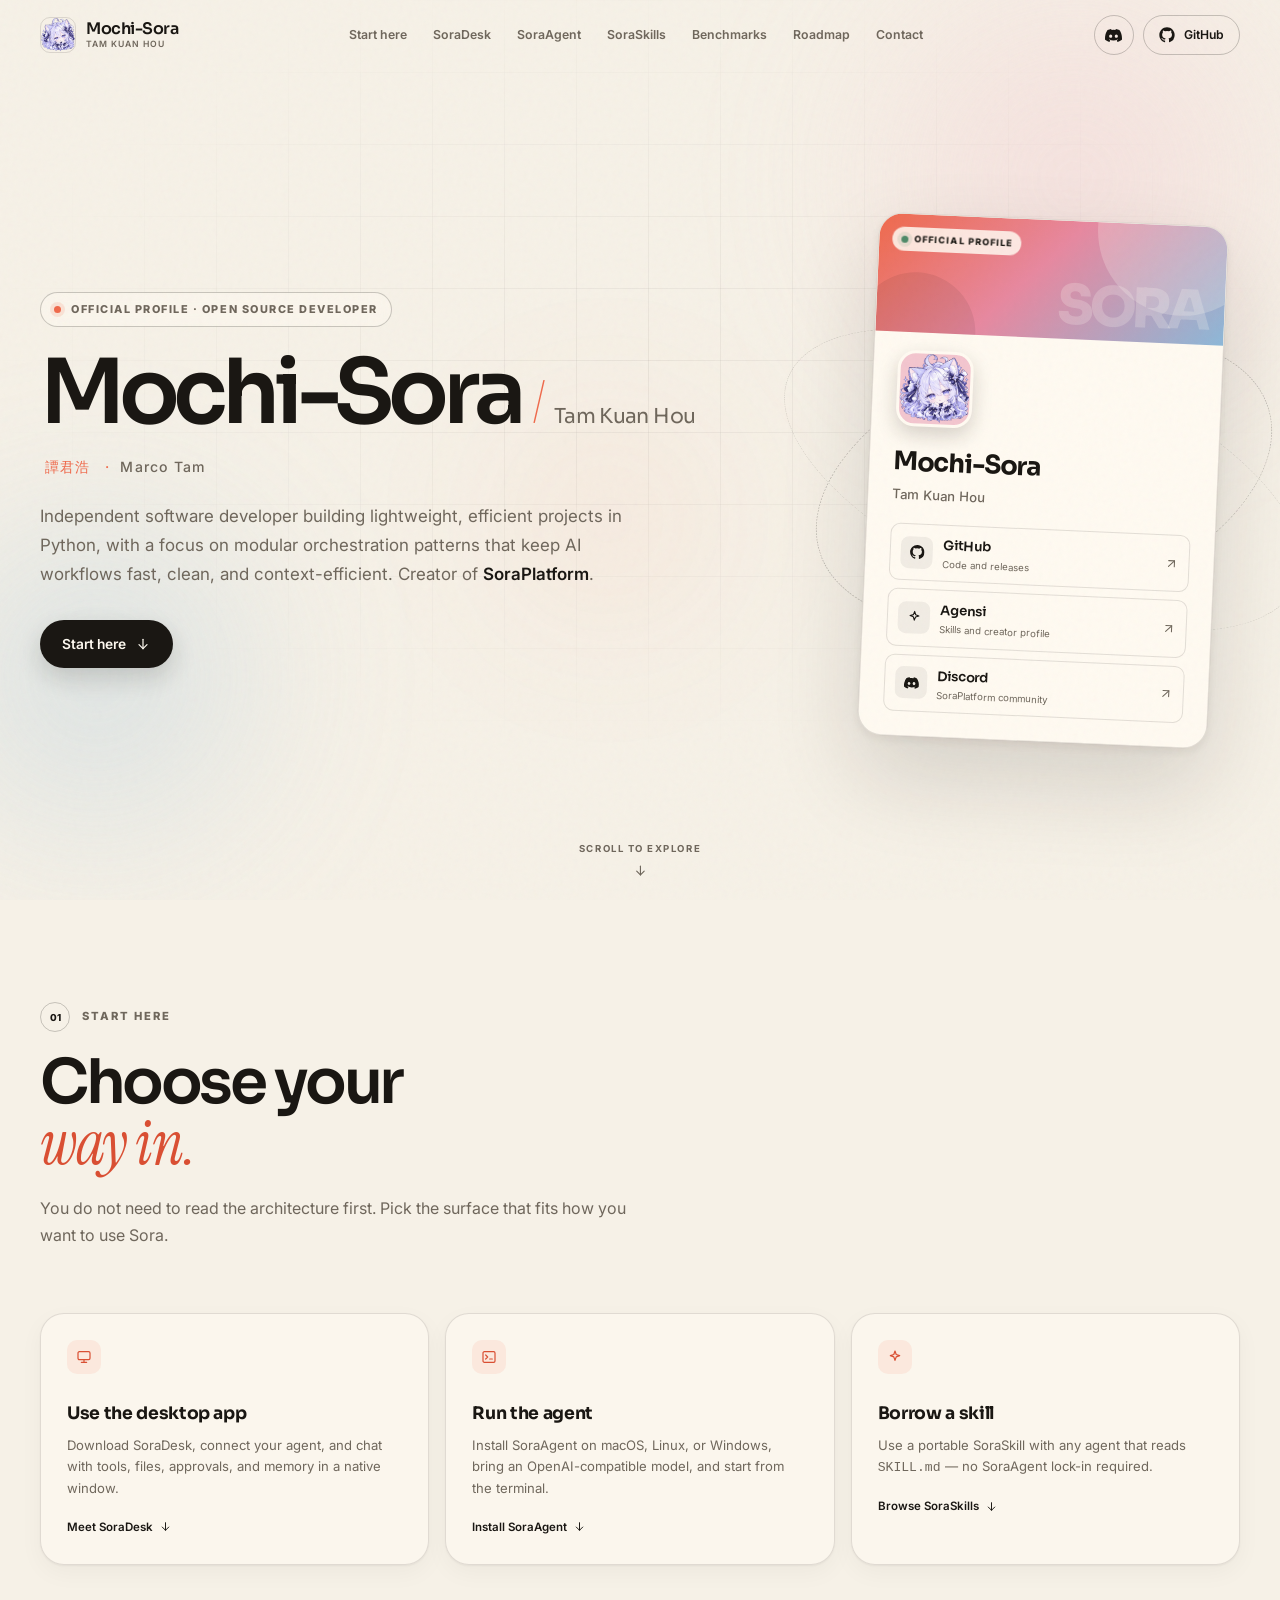
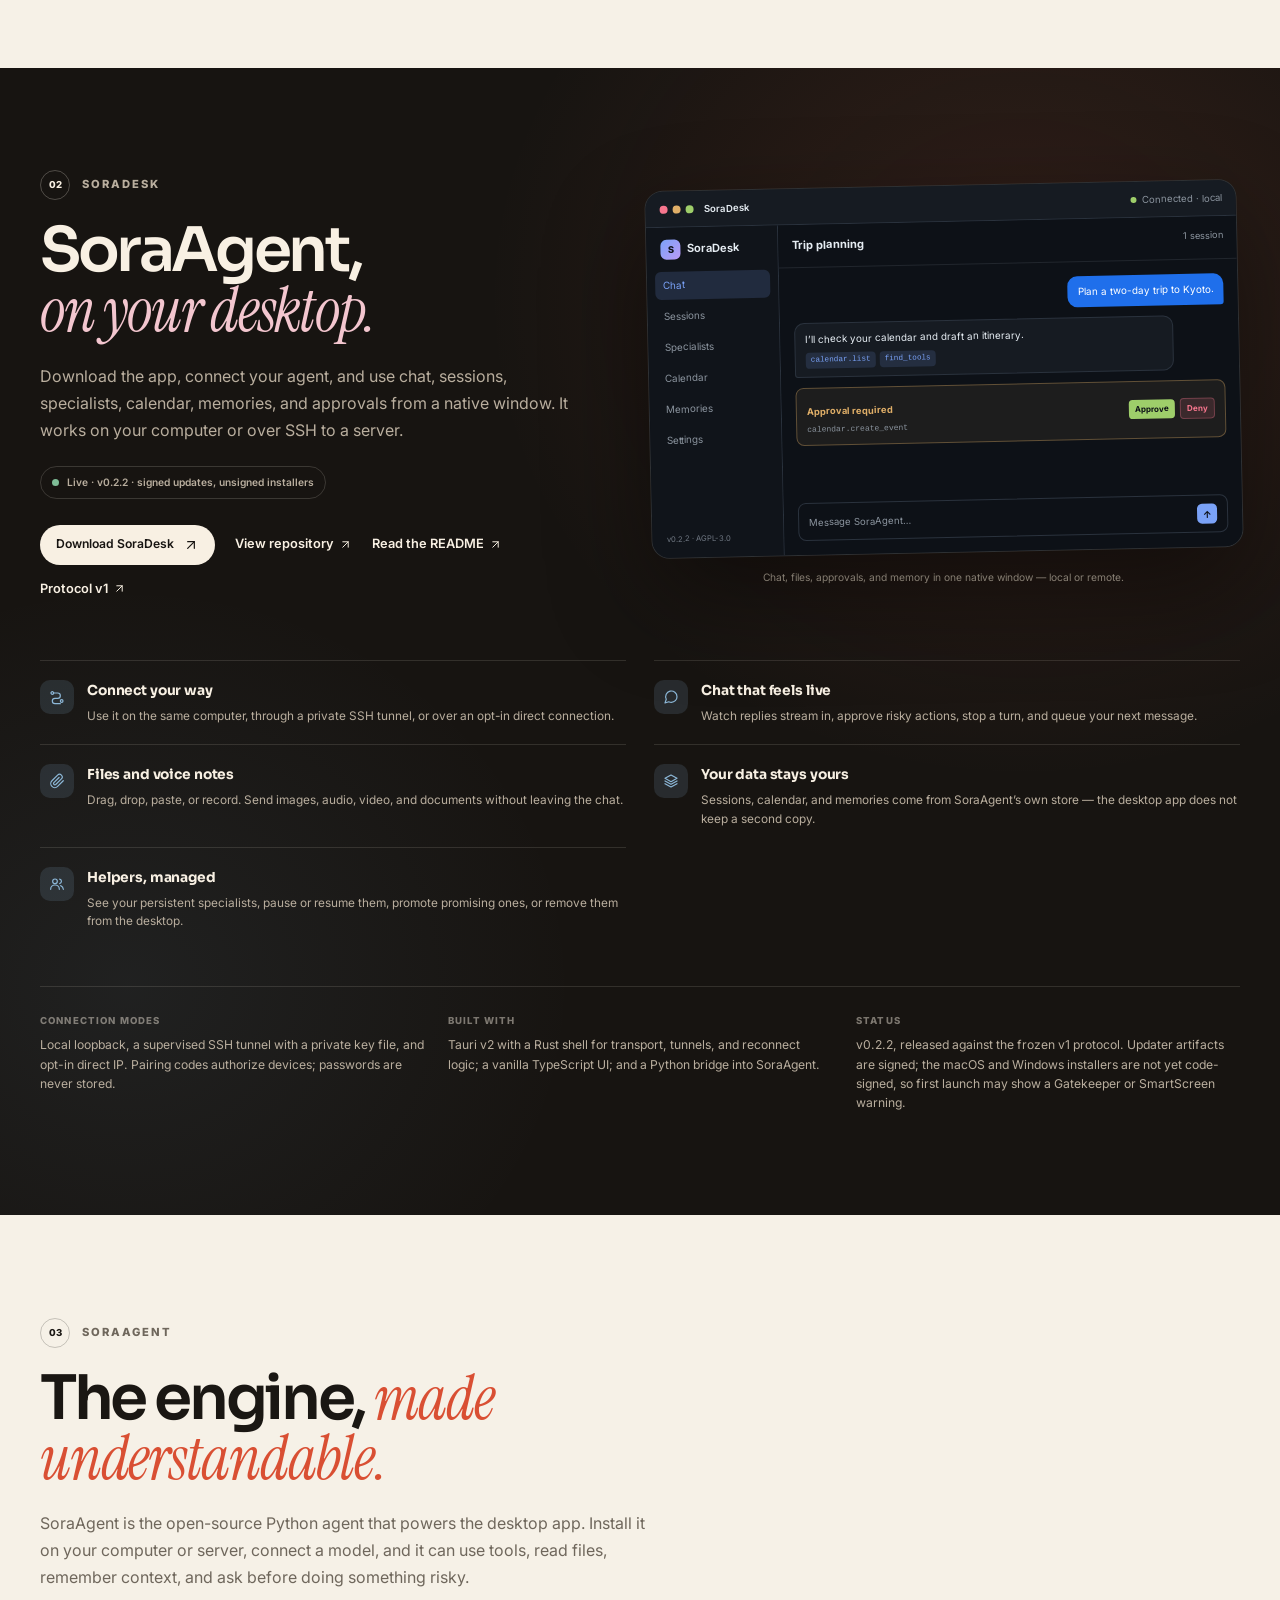
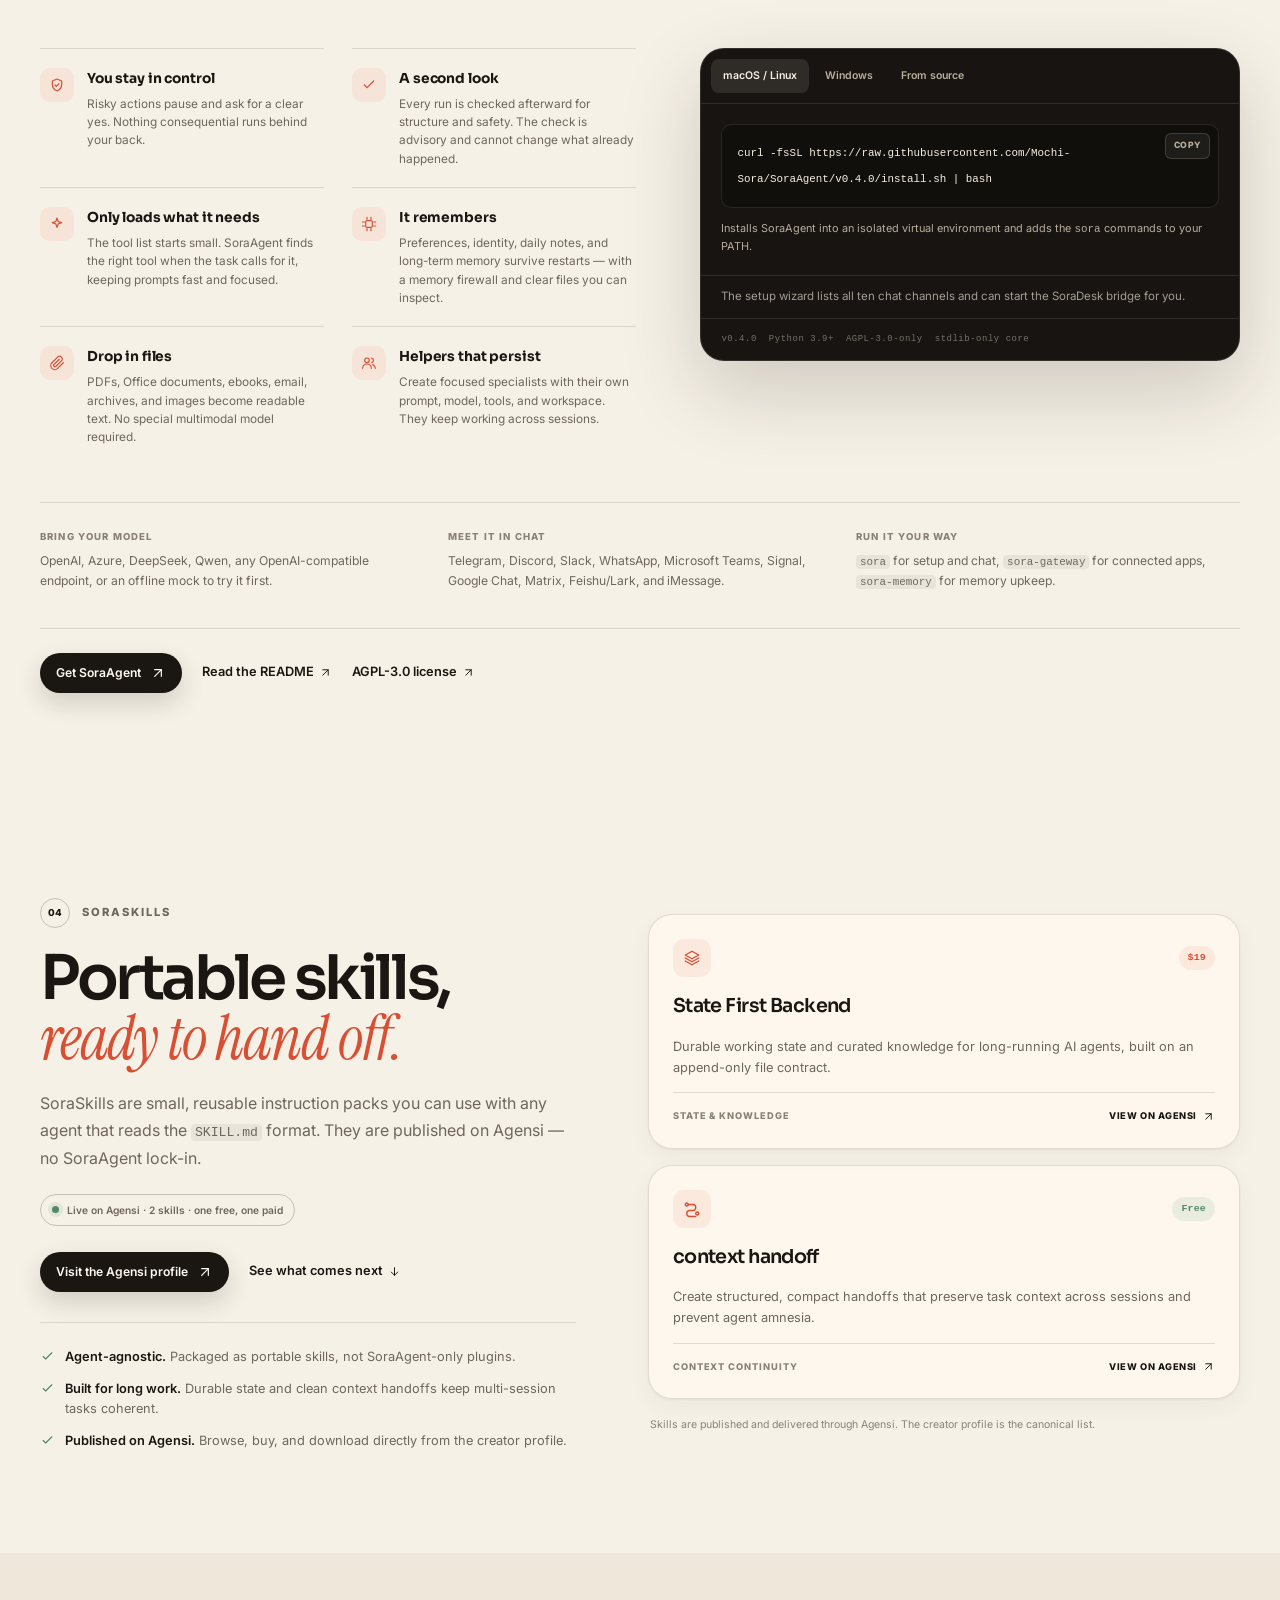
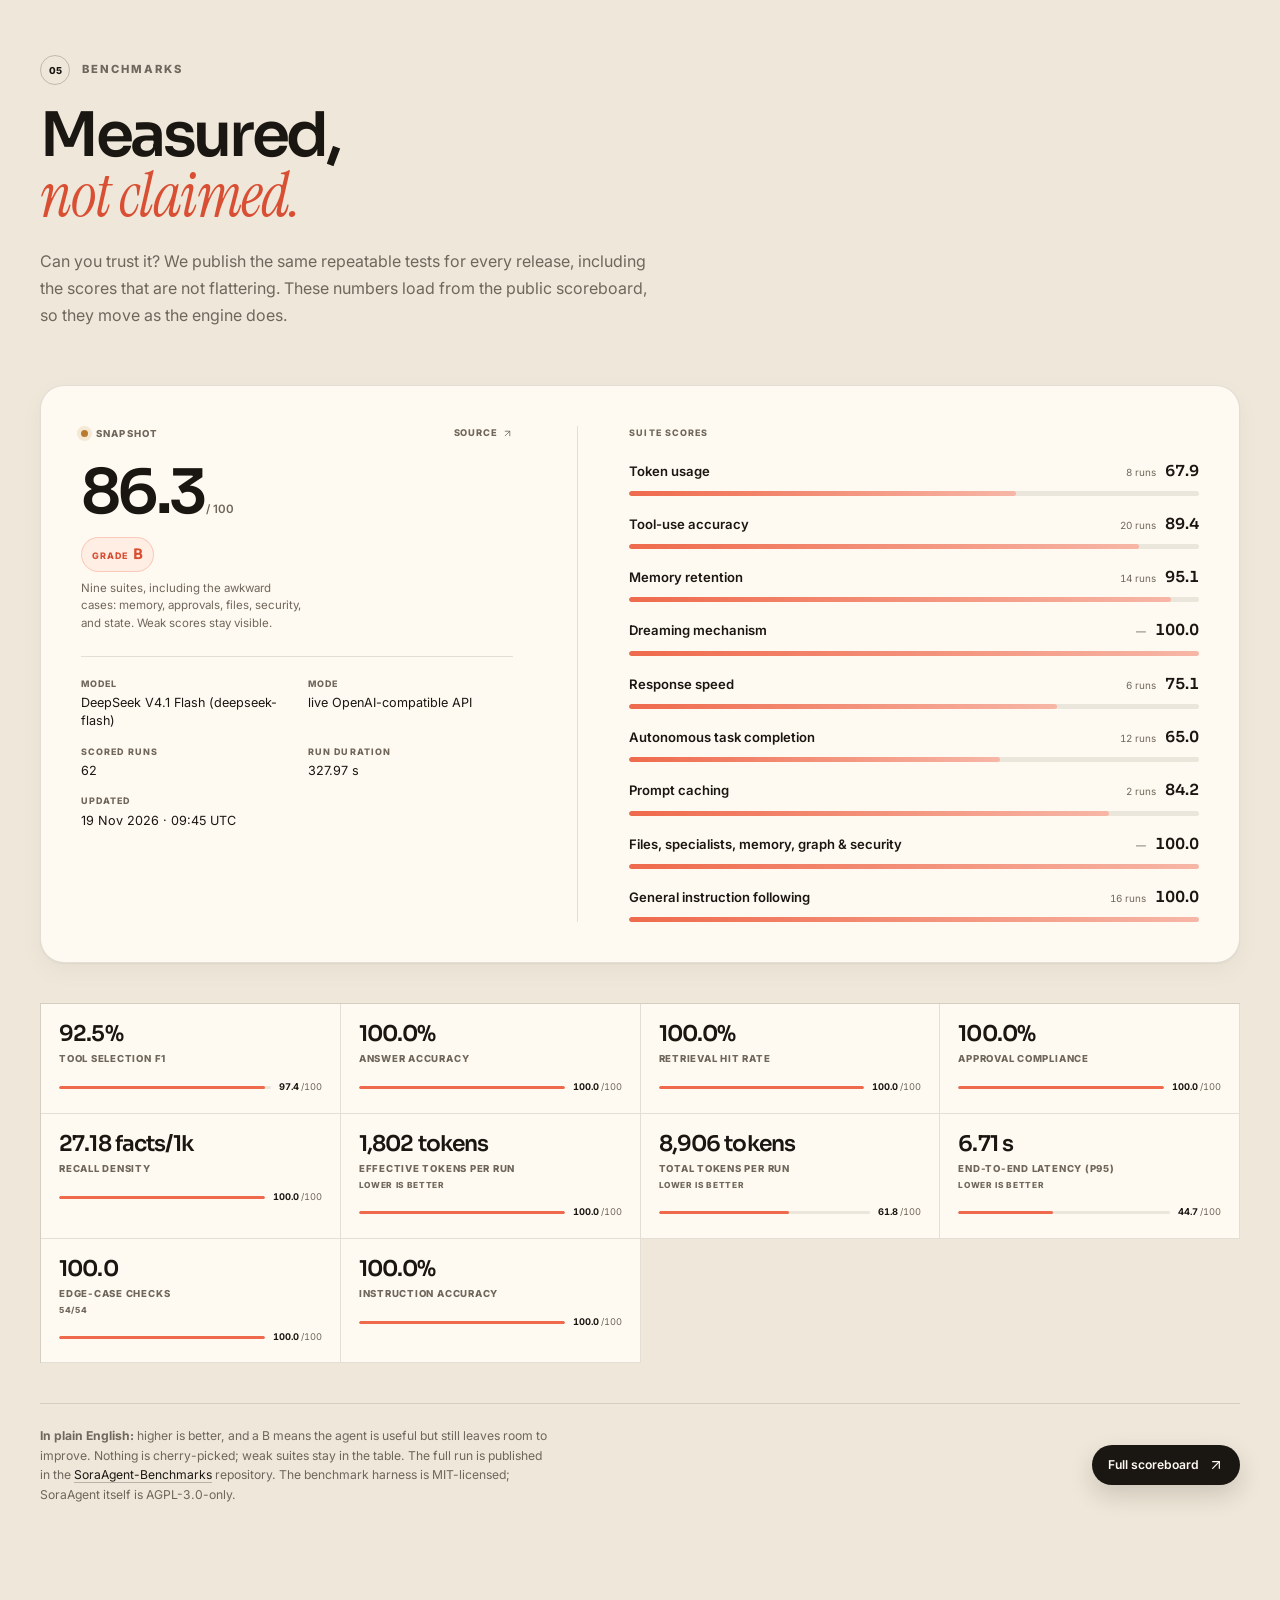
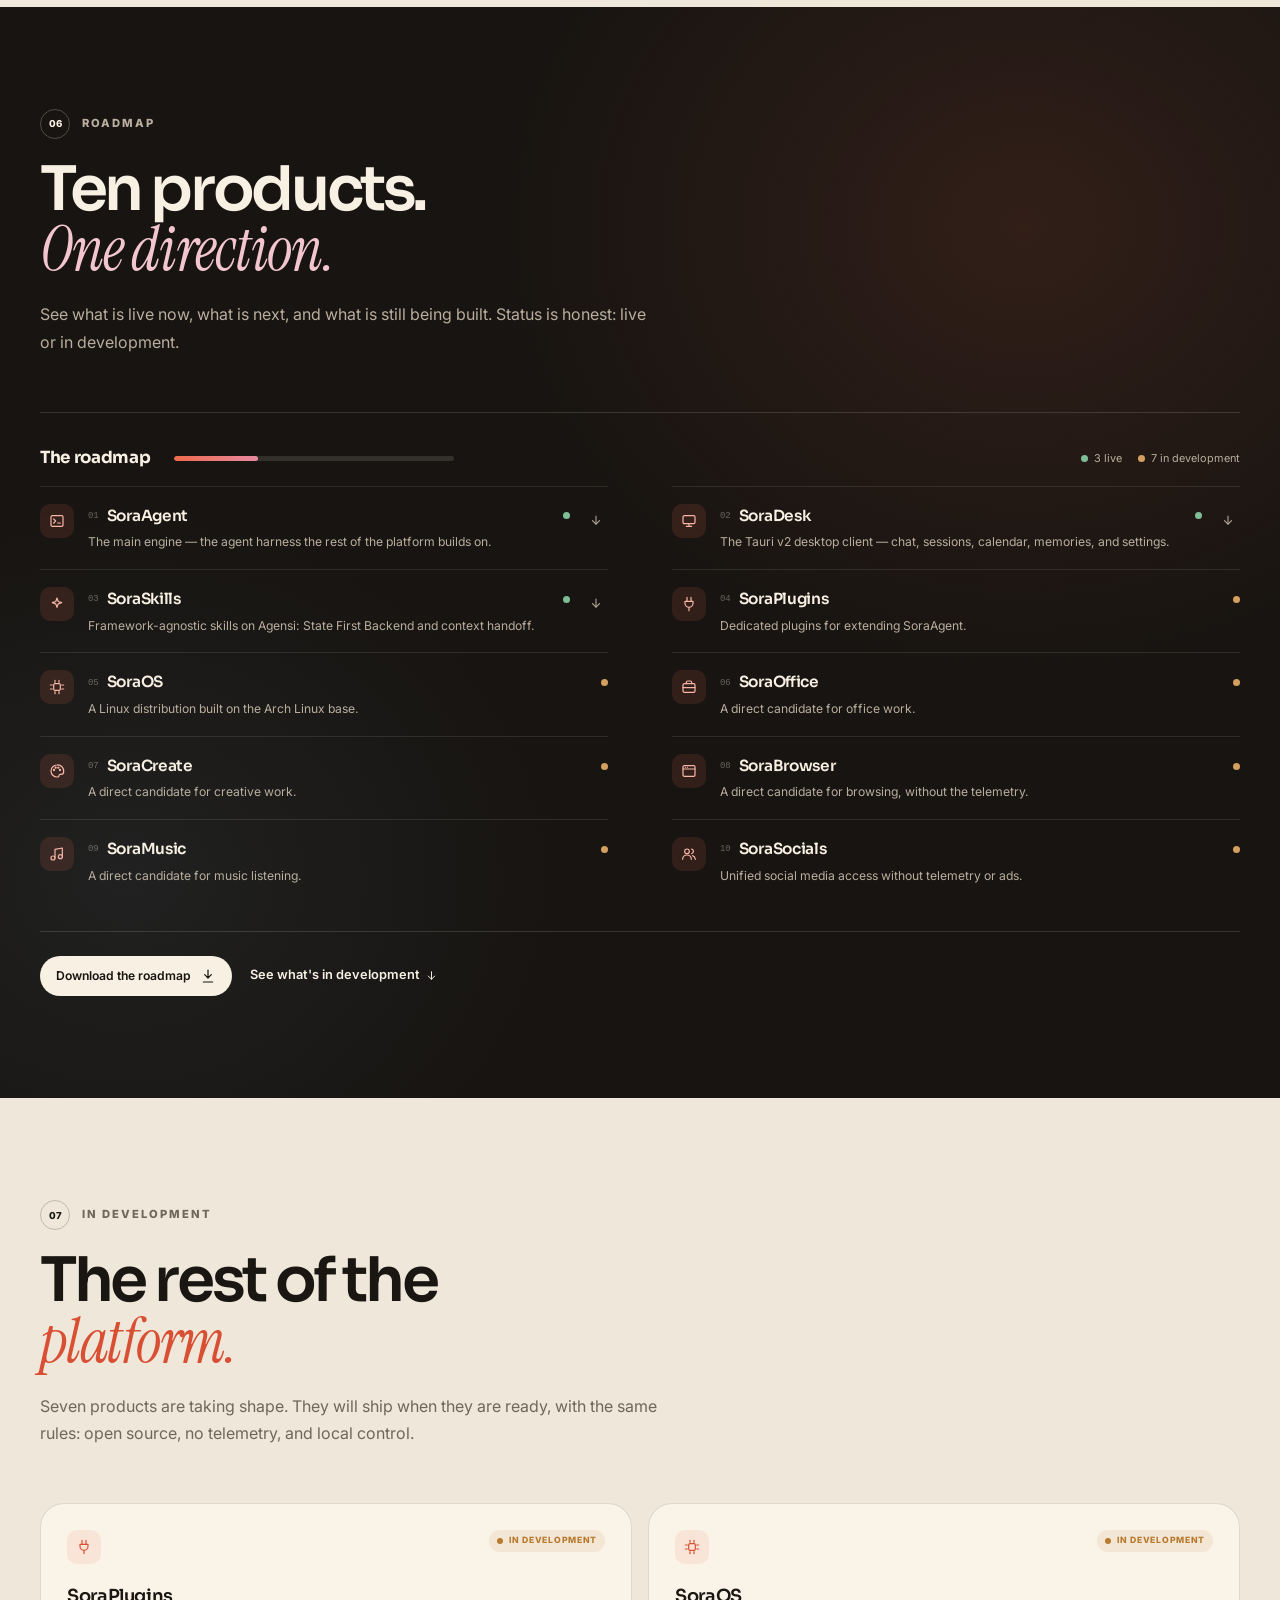
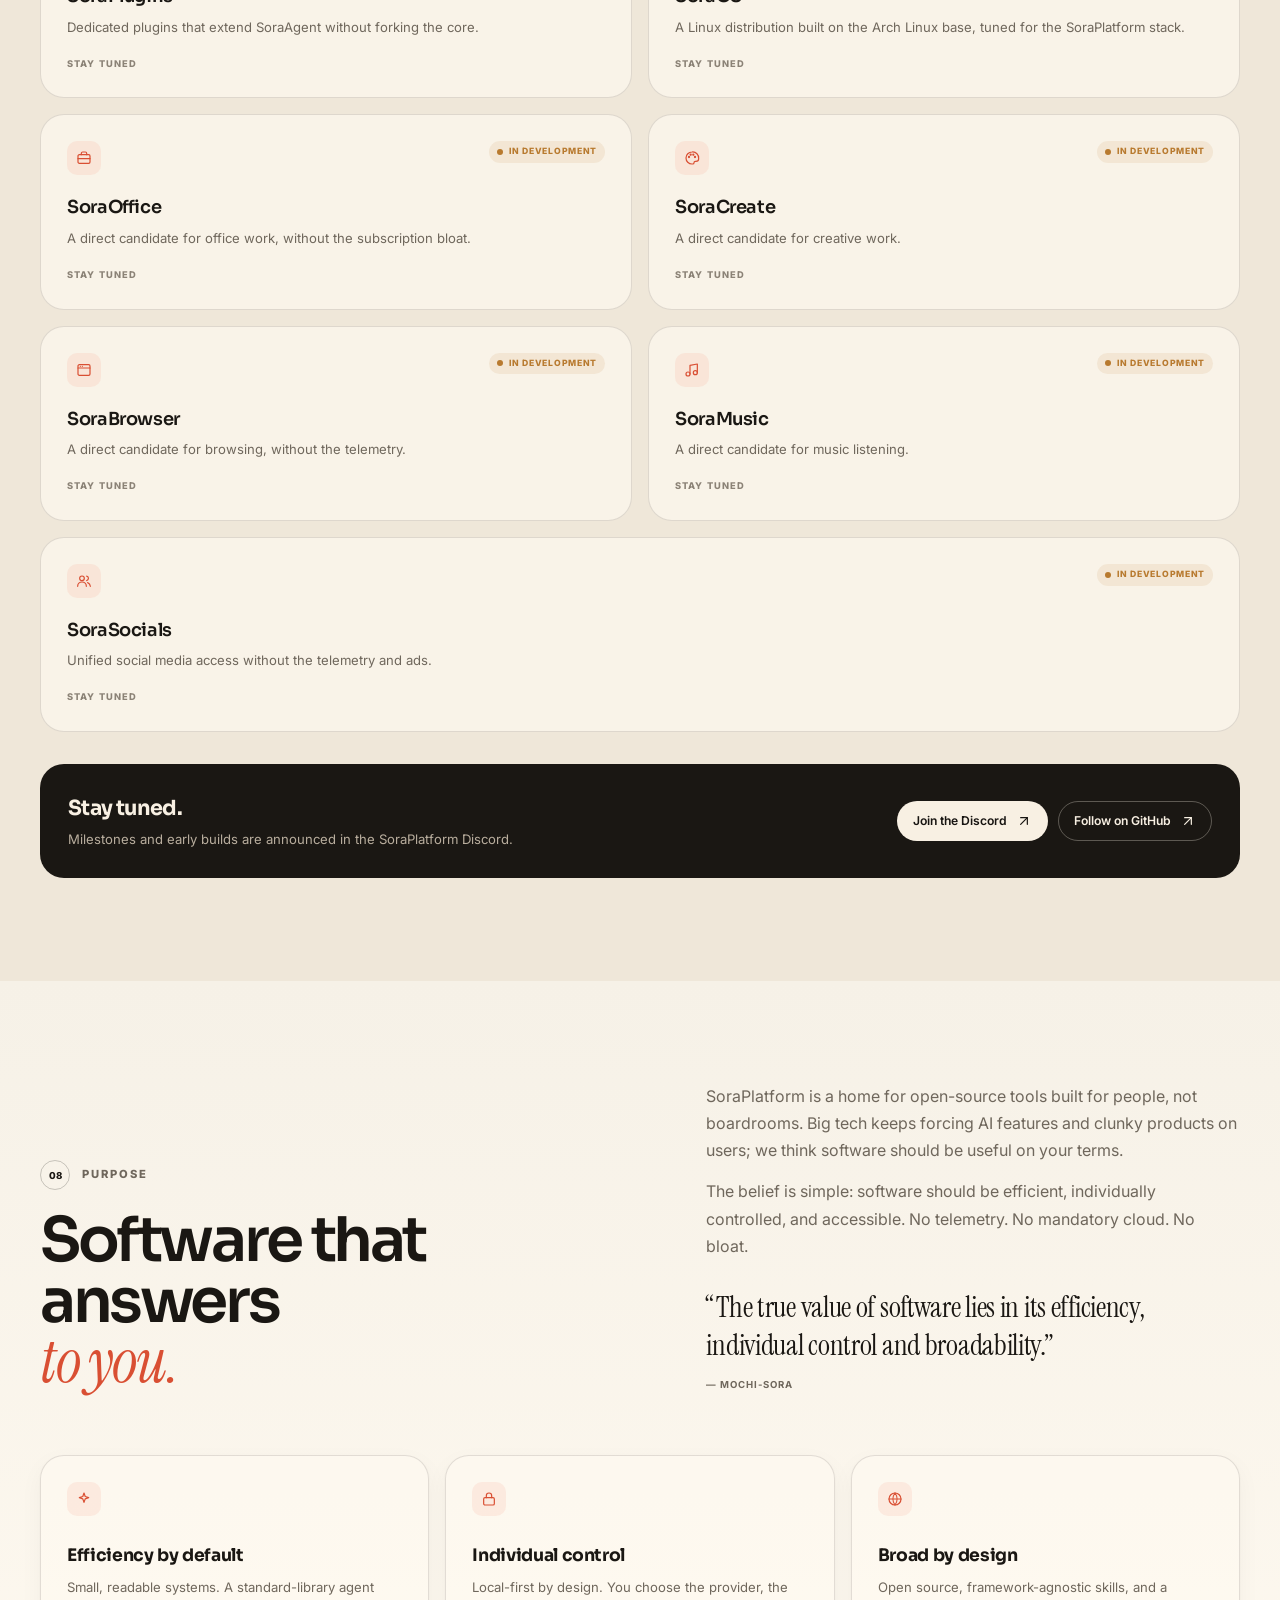
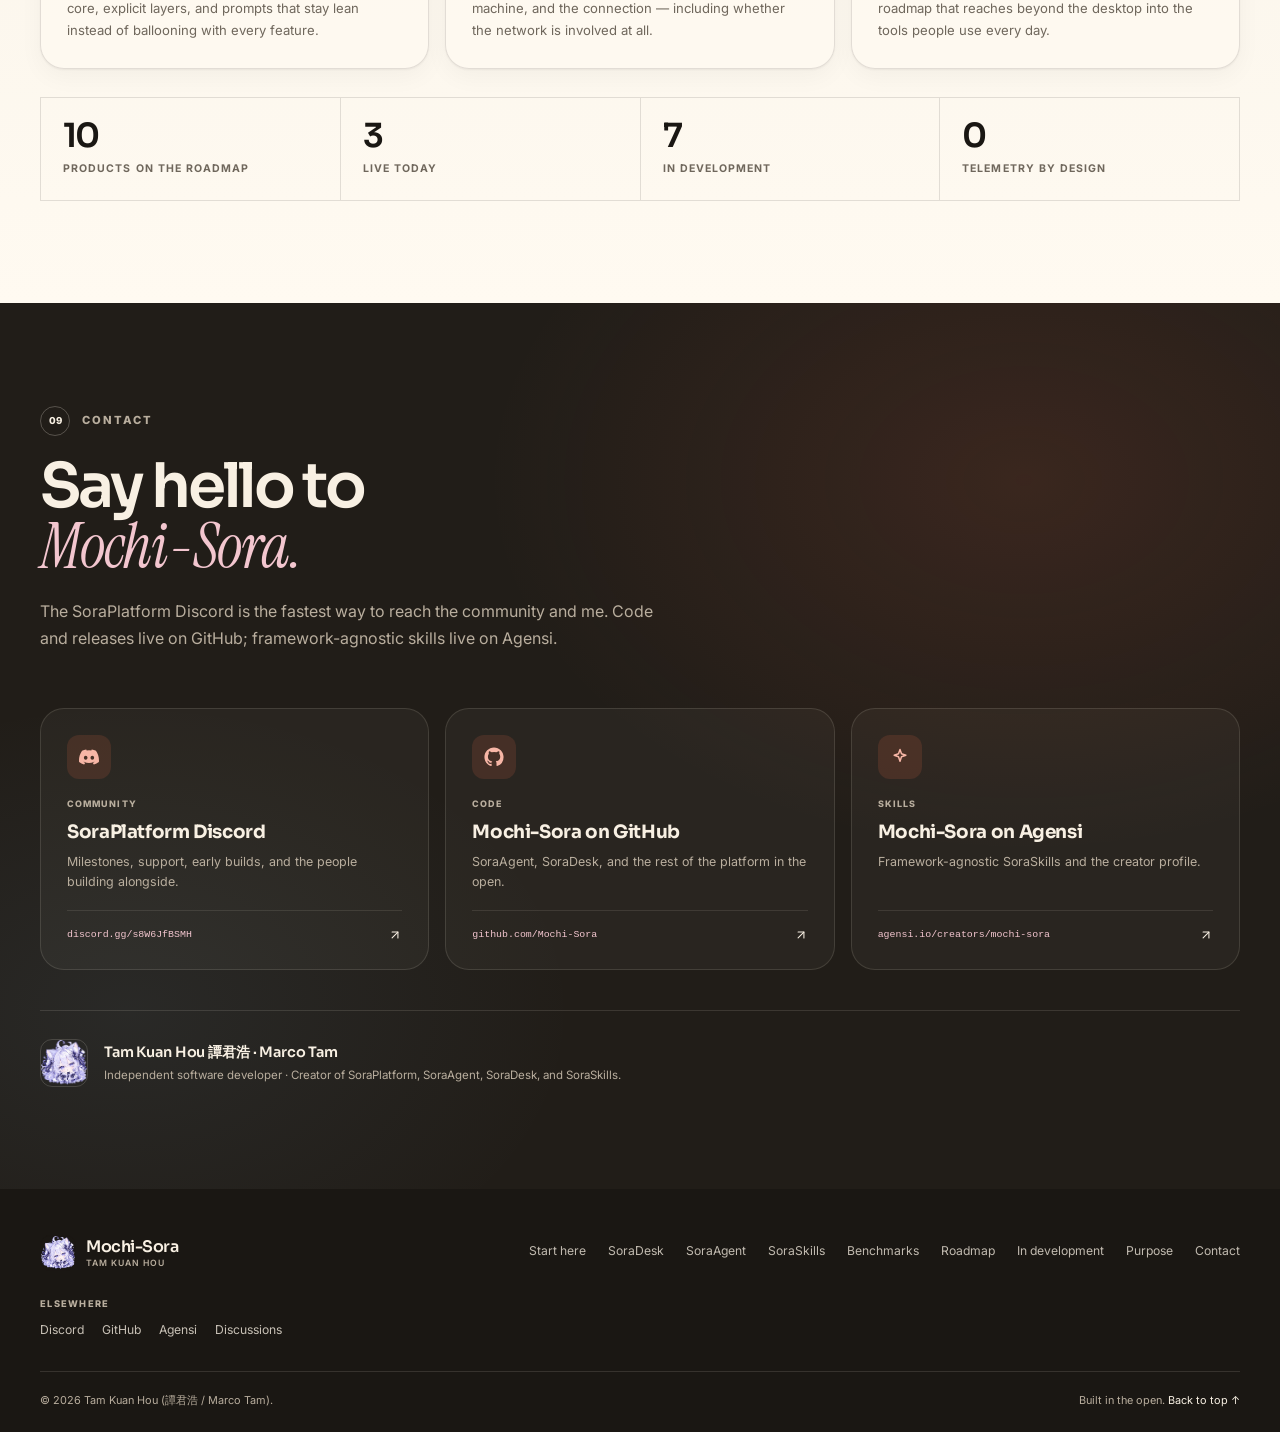
==== index.html @ f0af2686 "Publish portable 86.3 benchmark snapshot" ====
<!doctype html>
<html lang="en">
<head>
  <meta charset="utf-8">
  <meta name="viewport" content="width=device-width, initial-scale=1">
  <title>Mochi-Sora — Tam Kuan Hou | SoraPlatform, SoraAgent, SoraDesk &amp; SoraSkills</title>
  <meta name="description" content="The official website of Tam Kuan Hou (譚君浩 / Marco Tam), known as Mochi-Sora — independent software developer and creator of SoraPlatform. Explore the ten-product roadmap, the live benchmark scoreboard, the purpose, the SoraAgent engine, the SoraDesk desktop client, and SoraSkills on Agensi.">
  <meta name="author" content="Tam Kuan Hou (Mochi-Sora)">
  <meta name="theme-color" content="#f6f1e7">
  <meta name="robots" content="index, follow">

  <meta property="og:type" content="website">
  <meta property="og:site_name" content="Mochi-Sora — Official Website">
  <meta property="og:title" content="Mochi-Sora — Tam Kuan Hou | SoraPlatform, SoraAgent, SoraDesk &amp; SoraSkills">
  <meta property="og:description" content="Open-source, independent software built against telemetry and bloat. Meet SoraPlatform, the SoraAgent engine, the SoraDesk desktop client, framework-agnostic SoraSkills on Agensi, and the live benchmark scoreboard.">
  <meta property="og:image" content="assets/img/og-cover.png">
  <meta name="twitter:card" content="summary_large_image">
  <meta name="twitter:title" content="Mochi-Sora — Tam Kuan Hou">
  <meta name="twitter:description" content="Open-source, independent software built against telemetry and bloat. Creator of SoraPlatform, SoraAgent, SoraDesk, and SoraSkills — with every release scored in public.">
  <meta name="twitter:image" content="assets/img/og-cover.png">

  <link rel="icon" href="assets/img/favicon.svg" type="image/svg+xml">
  <link rel="preload" href="assets/fonts/Sora.woff2" as="font" type="font/woff2" crossorigin>
  <link rel="preload" href="assets/fonts/Inter.woff2" as="font" type="font/woff2" crossorigin>
  <link rel="preconnect" href="https://raw.githubusercontent.com" crossorigin>
  <link rel="stylesheet" href="assets/css/styles.css">
  <script>document.documentElement.classList.add('js');</script>

  <script type="application/ld+json">
  {
    "@context": "https://schema.org",
    "@graph": [
      {
        "@type": "Person",
        "@id": "#person",
        "name": "Tam Kuan Hou",
        "alternateName": ["Mochi-Sora", "Marco Tam", "譚君浩"],
        "jobTitle": "Independent Software Developer",
        "description": "Independent software developer building lightweight, efficient projects in Python. Creator of SoraPlatform, SoraAgent, SoraDesk, and SoraSkills.",
        "url": "https://github.com/Mochi-Sora",
        "sameAs": [
          "https://github.com/Mochi-Sora",
          "https://www.agensi.io/creators/mochi-sora"
        ],
        "knowsAbout": ["Python", "AI agents", "Open-source software", "Agent orchestration", "Modular tooling", "Developer tooling", "Tauri"]
      },
      {
        "@type": "Organization",
        "@id": "#soraplatform",
        "name": "SoraPlatform",
        "url": "https://github.com/Mochi-Sora",
        "sameAs": ["https://discord.gg/s8W6JfBSMH"],
        "founder": { "@id": "#person" }
      },
      {
        "@type": "SoftwareApplication",
        "@id": "#soraagent",
        "name": "SoraAgent",
        "applicationCategory": "DeveloperApplication",
        "operatingSystem": "macOS, Linux, Windows",
        "description": "A model-agnostic Python agent harness with human-approval and quality gates.",
        "url": "https://github.com/Mochi-Sora/SoraAgent",
        "license": "https://www.gnu.org/licenses/agpl-3.0.html",
        "author": { "@id": "#person" }
      },
      {
        "@type": "SoftwareApplication",
        "@id": "#soradesk",
        "name": "SoraDesk",
        "applicationCategory": "ProductivityApplication",
        "operatingSystem": "macOS, Linux, Windows",
        "description": "A Tauri v2 desktop client for SoraAgent with local, SSH, and direct-IP connections.",
        "url": "https://github.com/Mochi-Sora/SoraDesk",
        "license": "https://www.gnu.org/licenses/agpl-3.0.html",
        "author": { "@id": "#person" }
      },
      {
        "@type": "ItemList",
        "@id": "#soraskills",
        "name": "SoraSkills",
        "description": "Framework-agnostic agent skills published on Agensi: State First Backend and context handoff.",
        "url": "https://www.agensi.io/creators/mochi-sora",
        "itemListElement": [
          {
            "@type": "ListItem",
            "position": 1,
            "item": {
              "@type": "SoftwareApplication",
              "name": "State First Backend",
              "applicationCategory": "DeveloperApplication",
              "operatingSystem": "Any",
              "description": "Durable working state and curated knowledge for long-running AI agents using an append-only file contract.",
              "url": "https://www.agensi.io/skills/state-first-backend",
              "offers": { "@type": "Offer", "price": "19", "priceCurrency": "USD" },
              "author": { "@id": "#person" }
            }
          },
          {
            "@type": "ListItem",
            "position": 2,
            "item": {
              "@type": "SoftwareApplication",
              "name": "context handoff",
              "applicationCategory": "DeveloperApplication",
              "operatingSystem": "Any",
              "description": "Create structured, compact handoffs to preserve task context across sessions and prevent agent amnesia.",
              "url": "https://www.agensi.io/skills/context-handoff",
              "offers": { "@type": "Offer", "price": "0", "priceCurrency": "USD" },
              "author": { "@id": "#person" }
            }
          }
        ]
      },
      {
        "@type": "WebSite",
        "name": "Mochi-Sora — Official Website",
        "about": { "@id": "#person" }
      }
    ]
  }
  </script>
</head>
<body>
  <a class="skip-link" href="#main">Skip to content</a>
  <div class="scroll-progress" aria-hidden="true"><span id="scroll-progress-bar"></span></div>

  <svg class="svg-sprite" xmlns="http://www.w3.org/2000/svg" aria-hidden="true">
    <symbol id="i-github" viewBox="0 0 24 24">
      <path fill="currentColor" stroke="none" d="M12 .5C5.65.5.5 5.65.5 12c0 5.08 3.29 9.39 7.86 10.91.58.11.79-.25.79-.56v-2.17c-3.2.7-3.87-1.36-3.87-1.36-.52-1.33-1.28-1.68-1.28-1.68-1.05-.72.08-.7.08-.7 1.16.08 1.77 1.19 1.77 1.19 1.03 1.77 2.7 1.26 3.36.96.1-.75.4-1.26.73-1.55-2.55-.29-5.23-1.28-5.23-5.7 0-1.26.45-2.29 1.19-3.1-.12-.29-.52-1.46.11-3.05 0 0 .97-.31 3.18 1.18a11.1 11.1 0 0 1 5.8 0c2.2-1.49 3.17-1.18 3.17-1.18.63 1.59.23 2.76.11 3.05.74.81 1.19 1.84 1.19 3.1 0 4.43-2.69 5.41-5.25 5.69.41.35.78 1.05.78 2.12v3.14c0 .31.21.68.8.56A11.51 11.51 0 0 0 23.5 12C23.5 5.65 18.35.5 12 .5Z"/>
    </symbol>
    <symbol id="i-discord" viewBox="0 0 24 24">
      <path fill="currentColor" stroke="none" d="M20.32 4.37a19.8 19.8 0 0 0-4.89-1.52.07.07 0 0 0-.07.04c-.21.37-.45.86-.61 1.25a18.3 18.3 0 0 0-5.49 0c-.16-.4-.4-.88-.62-1.25a.08.08 0 0 0-.07-.04 19.74 19.74 0 0 0-4.89 1.52.07.07 0 0 0-.03.03C.53 9.05-.32 13.58.1 18.06a.08.08 0 0 0 .03.05 19.9 19.9 0 0 0 5.99 3.03.08.08 0 0 0 .08-.03c.46-.63.88-1.3 1.23-1.99a.08.08 0 0 0-.04-.11c-.65-.25-1.28-.55-1.87-.89a.08.08 0 0 1-.01-.13c.13-.09.25-.19.37-.29a.07.07 0 0 1 .08-.01 14.2 14.2 0 0 0 12.06 0 .07.07 0 0 1 .08.01c.12.1.25.2.37.29a.08.08 0 0 1 0 .13c-.6.35-1.22.64-1.88.89a.08.08 0 0 0-.04.11c.36.7.78 1.36 1.23 1.99a.08.08 0 0 0 .08.03 19.84 19.84 0 0 0 6-3.03.08.08 0 0 0 .03-.05c.5-5.18-.84-9.68-3.55-13.66a.06.06 0 0 0-.03-.03ZM8.02 15.33c-1.18 0-2.16-1.08-2.16-2.42 0-1.33.96-2.42 2.16-2.42 1.21 0 2.18 1.1 2.16 2.42 0 1.34-.96 2.42-2.16 2.42Zm7.97 0c-1.18 0-2.16-1.08-2.16-2.42 0-1.33.96-2.42 2.16-2.42 1.21 0 2.18 1.1 2.16 2.42 0 1.34-.95 2.42-2.16 2.42Z"/>
    </symbol>
    <symbol id="i-arrow-up-right" viewBox="0 0 24 24"><path d="M7 17 17 7"/><path d="M7 7h10v10"/></symbol>
    <symbol id="i-arrow-down" viewBox="0 0 24 24"><path d="M12 5v14"/><path d="m6 13 6 6 6-6"/></symbol>
    <symbol id="i-arrow-up" viewBox="0 0 24 24"><path d="M12 19V5"/><path d="m6 11 6-6 6 6"/></symbol>
    <symbol id="i-check" viewBox="0 0 24 24"><path d="m5 12 4 4L19 6"/></symbol>
    <symbol id="i-menu" viewBox="0 0 24 24"><path d="M4 7h16M4 12h16M4 17h16"/></symbol>
    <symbol id="i-close" viewBox="0 0 24 24"><path d="m6 6 12 12M18 6 6 18"/></symbol>
    <symbol id="i-spark" viewBox="0 0 24 24"><path d="m12 3 1.8 5.2L19 10l-5.2 1.8L12 17l-1.8-5.2L5 10l5.2-1.8L12 3Z"/></symbol>
    <symbol id="i-shield" viewBox="0 0 24 24"><path d="M12 3 5 6v5c0 4.4 2.9 8.4 7 10 4.1-1.6 7-5.6 7-10V6l-7-3Z"/><path d="m9 12 2 2 4-4"/></symbol>
    <symbol id="i-code" viewBox="0 0 24 24"><path d="m8 8-4 4 4 4M16 8l4 4-4 4"/></symbol>
    <symbol id="i-terminal" viewBox="0 0 24 24"><rect x="3" y="4" width="18" height="16" rx="2"/><path d="m7 9 3 3-3 3M13 15h4"/></symbol>
    <symbol id="i-desktop" viewBox="0 0 24 24"><rect x="3" y="4" width="18" height="12" rx="2"/><path d="M8 20h8M12 16v4"/></symbol>
    <symbol id="i-plug" viewBox="0 0 24 24"><path d="M12 22v-5M9 2v6M15 2v6M6 8h12v3a6 6 0 0 1-12 0V8Z"/></symbol>
    <symbol id="i-cpu" viewBox="0 0 24 24"><rect x="7" y="7" width="10" height="10" rx="2"/><path d="M9 2v3M15 2v3M9 19v3M15 19v3M2 9h3M2 15h3M19 9h3M19 15h3"/></symbol>
    <symbol id="i-briefcase" viewBox="0 0 24 24"><rect x="3" y="7" width="18" height="13" rx="2"/><path d="M8 7V5a2 2 0 0 1 2-2h4a2 2 0 0 1 2 2v2M3 13h18"/></symbol>
    <symbol id="i-palette" viewBox="0 0 24 24"><path d="M12 3a9 9 0 1 0 0 18h1a2 2 0 0 0 2-2 2 2 0 0 1 2-2h1a4 4 0 0 0 4-4 9 9 0 0 0-10-10Z"/><circle cx="7.5" cy="10.5" r=".8" fill="currentColor"/><circle cx="10" cy="7" r=".8" fill="currentColor"/><circle cx="14" cy="7" r=".8" fill="currentColor"/><circle cx="16.5" cy="10.5" r=".8" fill="currentColor"/></symbol>
    <symbol id="i-browser" viewBox="0 0 24 24"><rect x="3" y="4" width="18" height="16" rx="2"/><path d="M3 9h18M6.5 6.5h.01M9.5 6.5h.01"/></symbol>
    <symbol id="i-music" viewBox="0 0 24 24"><path d="M9 18V5l11-2v13"/><circle cx="6" cy="18" r="3"/><circle cx="17" cy="16" r="3"/></symbol>
    <symbol id="i-users" viewBox="0 0 24 24"><circle cx="9" cy="8" r="3.5"/><path d="M2.5 20a6.5 6.5 0 0 1 13 0"/><path d="M16 4.6a3.5 3.5 0 0 1 0 6.8M17.5 14.4a6.5 6.5 0 0 1 4 5.6"/></symbol>
    <symbol id="i-book" viewBox="0 0 24 24"><path d="M4 5a2 2 0 0 1 2-2h14v18H6a2 2 0 0 1-2-2V5Z"/><path d="M4 17h16"/><path d="M8 7h6"/></symbol>
    <symbol id="i-license" viewBox="0 0 24 24"><path d="M12 3v18M5 21h14M7 6h10M7 6l-3 7h6L7 6ZM17 6l-3 7h6l-3-7Z"/></symbol>
    <symbol id="i-map" viewBox="0 0 24 24"><path d="m3 6 6-3 6 3 6-3v15l-6 3-6-3-6 3V6Z"/><path d="M9 3v15M15 6v15"/></symbol>
    <symbol id="i-download" viewBox="0 0 24 24"><path d="M12 3v12m-5-5 5 5 5-5"/><path d="M5 21h14"/></symbol>
    <symbol id="i-route" viewBox="0 0 24 24"><circle cx="5" cy="6" r="2"/><circle cx="19" cy="18" r="2"/><path d="M7 6h6a4 4 0 0 1 0 8H9a4 4 0 0 0 0 8h8"/></symbol>
    <symbol id="i-message" viewBox="0 0 24 24"><path d="M21 11.5a8.4 8.4 0 0 1-8.5 8.5 8.5 8.5 0 0 1-3.8-.9L3 21l1.9-5.7A8.5 8.5 0 1 1 21 11.5Z"/></symbol>
    <symbol id="i-paperclip" viewBox="0 0 24 24"><path d="m21.4 11.6-8.5 8.5a6 6 0 0 1-8.5-8.5l8.5-8.5a4 4 0 0 1 5.7 5.7l-8.5 8.5a2 2 0 0 1-2.8-2.8l7.8-7.8"/></symbol>
    <symbol id="i-layers" viewBox="0 0 24 24"><path d="m12 3 9 5-9 5-9-5 9-5Z"/><path d="m3 12 9 5 9-5"/><path d="m3 16 9 5 9-5"/></symbol>
    <symbol id="i-lock" viewBox="0 0 24 24"><rect x="4" y="10" width="16" height="11" rx="2"/><path d="M8 10V7a4 4 0 0 1 8 0v3"/></symbol>
    <symbol id="i-globe" viewBox="0 0 24 24"><circle cx="12" cy="12" r="9"/><path d="M3 12h18M12 3a15 15 0 0 1 0 18M12 3a15 15 0 0 0 0 18"/></symbol>
  </svg>

  <header class="site-header" id="top">
    <div class="container header-inner">
      <a class="brand" href="#top" aria-label="Mochi-Sora home">
        <img class="brand-mark" src="assets/img/mochi-sora-avatar.png?v=20261117" alt="" width="36" height="36">
        <span class="brand-text">Mochi-Sora<small>Tam Kuan Hou</small></span>
      </a>
      <nav class="site-nav" aria-label="Primary">
        <a href="#start">Start here</a>
        <a href="#soradesk">SoraDesk</a>
        <a href="#soraagent">SoraAgent</a>
        <a href="#soraskills">SoraSkills</a>
        <a href="#benchmarks">Benchmarks</a>
        <a href="#roadmap">Roadmap</a>
        <a href="#contact">Contact</a>
      </nav>
      <div class="header-actions">
        <a class="icon-btn" href="https://discord.gg/s8W6JfBSMH" target="_blank" rel="noopener noreferrer" aria-label="Join the SoraPlatform Discord">
          <svg class="icon icon--fill" aria-hidden="true"><use href="#i-discord"></use></svg>
        </a>
        <a class="btn btn-secondary btn-small header-github" href="https://github.com/Mochi-Sora" target="_blank" rel="noopener noreferrer">
          <svg class="icon icon--fill" aria-hidden="true"><use href="#i-github"></use></svg> GitHub
        </a>
        <button class="menu-toggle" type="button" aria-expanded="false" aria-controls="mobile-nav" aria-label="Open menu">
          <svg class="icon icon-menu" aria-hidden="true"><use href="#i-menu"></use></svg>
          <svg class="icon icon-close" aria-hidden="true"><use href="#i-close"></use></svg>
        </button>
      </div>
    </div>
    <nav class="mobile-nav" id="mobile-nav" aria-label="Mobile" hidden>
      <a href="#start">Start here <svg class="icon" aria-hidden="true"><use href="#i-arrow-up-right"></use></svg></a>
      <a href="#soradesk">SoraDesk <svg class="icon" aria-hidden="true"><use href="#i-arrow-up-right"></use></svg></a>
      <a href="#soraagent">SoraAgent <svg class="icon" aria-hidden="true"><use href="#i-arrow-up-right"></use></svg></a>
      <a href="#soraskills">SoraSkills <svg class="icon" aria-hidden="true"><use href="#i-arrow-up-right"></use></svg></a>
      <a href="#benchmarks">Benchmarks <svg class="icon" aria-hidden="true"><use href="#i-arrow-up-right"></use></svg></a>
      <a href="#roadmap">Roadmap <svg class="icon" aria-hidden="true"><use href="#i-arrow-up-right"></use></svg></a>
      <a href="#contact">Contact <svg class="icon" aria-hidden="true"><use href="#i-arrow-up-right"></use></svg></a>
    </nav>
  </header>

  <main id="main">
<section class="hero" aria-labelledby="hero-title">
      <div class="hero-bg" aria-hidden="true">
        <span class="hero-blob hero-blob-1"></span>
        <span class="hero-blob hero-blob-2"></span>
        <span class="hero-blob hero-blob-3"></span>
        <div class="hero-grid"></div>
      </div>
      <div class="container hero-inner">
        <div class="hero-copy">
          <p class="eyebrow reveal"><span class="eyebrow-dot"></span> Official profile · Open source developer</p>
          <h1 class="hero-title reveal" id="hero-title">
            <span class="hero-handle">Mochi-Sora</span>
            <span class="hero-name-wrap"><span class="hero-slash" aria-hidden="true">/</span><span class="hero-name">Tam Kuan Hou</span></span>
          </h1>
          <p class="hero-alt reveal"><span lang="zh-Hant">譚君浩</span> <span aria-hidden="true">·</span> Marco Tam</p>
          <p class="hero-lede reveal">Independent software developer building lightweight, efficient projects in Python, with a focus on modular orchestration patterns that keep AI workflows fast, clean, and context-efficient. Creator of <strong>SoraPlatform</strong>.</p>
          <div class="hero-actions reveal">
            <a class="btn btn-primary" href="#start">Start here <svg class="icon" aria-hidden="true"><use href="#i-arrow-down"></use></svg></a>
          </div>
        </div>

        <div class="hero-visual reveal" data-tilt>
          <div class="hero-orbit hero-orbit-1" aria-hidden="true"></div>
          <div class="hero-orbit hero-orbit-2" aria-hidden="true"></div>
          <article class="id-card" id="tilt-card">
            <div class="id-card-cover">
              <span class="id-card-watermark" aria-hidden="true">SORA</span>
              <span class="id-card-badge"><span class="live-dot" aria-hidden="true"></span> Official profile</span>
            </div>
            <div class="id-card-body">
              <img class="id-card-avatar" src="assets/img/mochi-sora-avatar.png?v=20261117" alt="Mochi-Sora avatar" width="420" height="420">
              <div class="id-card-heading">
                <h2>Mochi-Sora</h2>
                <p>Tam Kuan Hou</p>
              </div>
              <div class="id-card-links" aria-label="Find Mochi-Sora" role="group">
                <a class="id-card-link" href="https://github.com/Mochi-Sora" target="_blank" rel="noopener noreferrer">
                  <span class="id-card-link-icon"><svg class="icon icon--fill" aria-hidden="true"><use href="#i-github"></use></svg></span>
                  <span class="id-card-link-text"><strong>GitHub</strong><small>Code and releases</small></span>
                  <svg class="icon" aria-hidden="true"><use href="#i-arrow-up-right"></use></svg>
                </a>
                <a class="id-card-link" href="https://www.agensi.io/creators/mochi-sora" target="_blank" rel="noopener noreferrer">
                  <span class="id-card-link-icon"><svg class="icon" aria-hidden="true"><use href="#i-spark"></use></svg></span>
                  <span class="id-card-link-text"><strong>Agensi</strong><small>Skills and creator profile</small></span>
                  <svg class="icon" aria-hidden="true"><use href="#i-arrow-up-right"></use></svg>
                </a>
                <a class="id-card-link" href="https://discord.gg/s8W6JfBSMH" target="_blank" rel="noopener noreferrer">
                  <span class="id-card-link-icon"><svg class="icon icon--fill" aria-hidden="true"><use href="#i-discord"></use></svg></span>
                  <span class="id-card-link-text"><strong>Discord</strong><small>SoraPlatform community</small></span>
                  <svg class="icon" aria-hidden="true"><use href="#i-arrow-up-right"></use></svg>
                </a>
              </div>
            </div>
          </article>
        </div>
      </div>
      <a class="hero-scroll" href="#roadmap" aria-label="Scroll to roadmap">
        <span>Scroll to explore</span>
        <svg class="icon" aria-hidden="true"><use href="#i-arrow-down"></use></svg>
      </a>
    </section>

    

    <section class="section start" id="start" aria-labelledby="start-title">
      <div class="container">
        <div class="section-head reveal">
          <p class="section-label"><span>01</span> Start here</p>
          <h2 class="section-title" id="start-title"><span class="title-line">Choose your</span> <em>way in.</em></h2>
          <p class="section-lede">You do not need to read the architecture first. Pick the surface that fits how you want to use Sora.</p>
        </div>
        <div class="principle-grid reveal">
          <article class="principle-card">
            <span class="feature-icon"><svg class="icon" aria-hidden="true"><use href="#i-desktop"></use></svg></span>
            <h3>Use the desktop app</h3>
            <p>Download SoraDesk, connect your agent, and chat with tools, files, approvals, and memory in a native window.</p>
            <a class="text-link" href="#soradesk">Meet SoraDesk <svg class="icon" aria-hidden="true"><use href="#i-arrow-down"></use></svg></a>
          </article>
          <article class="principle-card">
            <span class="feature-icon"><svg class="icon" aria-hidden="true"><use href="#i-terminal"></use></svg></span>
            <h3>Run the agent</h3>
            <p>Install SoraAgent on macOS, Linux, or Windows, bring an OpenAI-compatible model, and start from the terminal.</p>
            <a class="text-link" href="#soraagent">Install SoraAgent <svg class="icon" aria-hidden="true"><use href="#i-arrow-down"></use></svg></a>
          </article>
          <article class="principle-card">
            <span class="feature-icon"><svg class="icon" aria-hidden="true"><use href="#i-spark"></use></svg></span>
            <h3>Borrow a skill</h3>
            <p>Use a portable SoraSkill with any agent that reads <code>SKILL.md</code> — no SoraAgent lock-in required.</p>
            <a class="text-link" href="#soraskills">Browse SoraSkills <svg class="icon" aria-hidden="true"><use href="#i-arrow-down"></use></svg></a>
          </article>
        </div>
      </div>
    </section>

    

    <section class="section section-dark desk" id="soradesk" aria-labelledby="desk-title">
      <div class="container">
        <div class="desk-grid">
          <div class="desk-copy">
            <p class="section-label light reveal"><span>02</span> SoraDesk</p>
            <h2 class="section-title light reveal" id="desk-title"><span class="title-line">SoraAgent,</span> <em>on your desktop.</em></h2>
            <p class="section-lede light reveal">Download the app, connect your agent, and use chat, sessions, specialists, calendar, memories, and approvals from a native window. It works on your computer or over SSH to a server.</p>
            <p class="desk-status-line reveal"><span class="status-dot live" role="img" aria-label="Live"></span> Live · v0.2.2 · signed updates, unsigned installers</p>
            <div class="desk-actions reveal">
              <a class="btn btn-light btn-small" href="https://github.com/Mochi-Sora/SoraDesk/releases/latest" target="_blank" rel="noopener noreferrer">Download SoraDesk <svg class="icon" aria-hidden="true"><use href="#i-arrow-up-right"></use></svg></a>
              <a class="text-link light" href="https://github.com/Mochi-Sora/SoraDesk" target="_blank" rel="noopener noreferrer">View repository <svg class="icon" aria-hidden="true"><use href="#i-arrow-up-right"></use></svg></a>
              <a class="text-link light" href="documents/SoraDesk-README.md">Read the README <svg class="icon" aria-hidden="true"><use href="#i-arrow-up-right"></use></svg></a>
              <a class="text-link light" href="documents/SoraDesk-protocol.md">Protocol v1 <svg class="icon" aria-hidden="true"><use href="#i-arrow-up-right"></use></svg></a>
            </div>
          </div>

          <div class="desk-visual reveal">
            <div class="desk-window" role="img" aria-label="Preview of the SoraDesk app: a sidebar with Chat, Sessions, Specialists, Calendar, Memories, and Settings, and a chat view with a streamed reply and a tool approval request.">
              <div class="desk-titlebar">
                <span class="desk-dots" aria-hidden="true"><i></i><i></i><i></i></span>
                <span class="desk-title">SoraDesk</span>
                <span class="desk-status"><i aria-hidden="true"></i> Connected · local</span>
              </div>
              <div class="desk-body">
                <aside class="desk-sidebar" aria-hidden="true">
                  <div class="desk-brand"><span>S</span> SoraDesk</div>
                  <nav class="desk-nav">
                    <span class="is-active">Chat</span>
                    <span>Sessions</span>
                    <span>Specialists</span>
                    <span>Calendar</span>
                    <span>Memories</span>
                    <span>Settings</span>
                  </nav>
                  <div class="desk-sidebar-foot">v0.2.2 · AGPL-3.0</div>
                </aside>
                <div class="desk-main" aria-hidden="true">
                  <div class="desk-chat-head"><strong>Trip planning</strong><span>1 session</span></div>
                  <div class="desk-transcript">
                    <div class="desk-msg user"><p>Plan a two-day trip to Kyoto.</p></div>
                    <div class="desk-msg assistant">
                      <p>I’ll check your calendar and draft an itinerary.</p>
                      <div class="desk-chips"><span>calendar.list</span><span>find_tools</span></div>
                    </div>
                    <div class="desk-approval">
                      <div><strong>Approval required</strong><p>calendar.create_event</p></div>
                      <div class="desk-approval-actions"><span class="approve">Approve</span><span class="deny">Deny</span></div>
                    </div>
                  </div>
                  <div class="desk-composer"><span>Message SoraAgent…</span><span class="desk-send">↑</span></div>
                </div>
              </div>
            </div>
            <p class="desk-caption">Chat, files, approvals, and memory in one native window — local or remote.</p>
          </div>
        </div>

        <div class="feature-list desk-features reveal">
          <article class="feature">
            <span class="feature-icon"><svg class="icon" aria-hidden="true"><use href="#i-route"></use></svg></span>
            <div><h3>Connect your way</h3><p>Use it on the same computer, through a private SSH tunnel, or over an opt-in direct connection.</p></div>
          </article>
          <article class="feature">
            <span class="feature-icon"><svg class="icon" aria-hidden="true"><use href="#i-message"></use></svg></span>
            <div><h3>Chat that feels live</h3><p>Watch replies stream in, approve risky actions, stop a turn, and queue your next message.</p></div>
          </article>
          <article class="feature">
            <span class="feature-icon"><svg class="icon" aria-hidden="true"><use href="#i-paperclip"></use></svg></span>
            <div><h3>Files and voice notes</h3><p>Drag, drop, paste, or record. Send images, audio, video, and documents without leaving the chat.</p></div>
          </article>
          <article class="feature">
            <span class="feature-icon"><svg class="icon" aria-hidden="true"><use href="#i-layers"></use></svg></span>
            <div><h3>Your data stays yours</h3><p>Sessions, calendar, and memories come from SoraAgent’s own store — the desktop app does not keep a second copy.</p></div>
          </article>
          <article class="feature">
            <span class="feature-icon"><svg class="icon" aria-hidden="true"><use href="#i-users"></use></svg></span>
            <div><h3>Helpers, managed</h3><p>See your persistent specialists, pause or resume them, promote promising ones, or remove them from the desktop.</p></div>
          </article>
        </div>

        <div class="flagship-facts desk-facts reveal">
          <div class="flagship-fact">
            <h3>Connection modes</h3>
            <p>Local loopback, a supervised SSH tunnel with a private key file, and opt-in direct IP. Pairing codes authorize devices; passwords are never stored.</p>
          </div>
          <div class="flagship-fact">
            <h3>Built with</h3>
            <p>Tauri v2 with a Rust shell for transport, tunnels, and reconnect logic; a vanilla TypeScript UI; and a Python bridge into SoraAgent.</p>
          </div>
          <div class="flagship-fact">
            <h3>Status</h3>
            <p>v0.2.2, released against the frozen v1 protocol. Updater artifacts are signed; the macOS and Windows installers are not yet code-signed, so first launch may show a Gatekeeper or SmartScreen warning.</p>
          </div>
        </div>
      </div>
    </section>

    <section class="section flagship" id="soraagent" aria-labelledby="flagship-title">
      <div class="container">
        <div class="flagship-head reveal">
          <p class="section-label"><span>03</span> SoraAgent</p>
          <h2 class="section-title" id="flagship-title">The engine, <em>made understandable.</em></h2>
          <p class="section-lede">SoraAgent is the open-source Python agent that powers the desktop app. Install it on your computer or server, connect a model, and it can use tools, read files, remember context, and ask before doing something risky.</p>
        </div>

        <div class="flagship-grid">
          <div class="feature-list reveal">
            <article class="feature">
              <span class="feature-icon"><svg class="icon" aria-hidden="true"><use href="#i-shield"></use></svg></span>
              <div><h3>You stay in control</h3><p>Risky actions pause and ask for a clear yes. Nothing consequential runs behind your back.</p></div>
            </article>
            <article class="feature">
              <span class="feature-icon"><svg class="icon" aria-hidden="true"><use href="#i-check"></use></svg></span>
              <div><h3>A second look</h3><p>Every run is checked afterward for structure and safety. The check is advisory and cannot change what already happened.</p></div>
            </article>
            <article class="feature">
              <span class="feature-icon"><svg class="icon" aria-hidden="true"><use href="#i-spark"></use></svg></span>
              <div><h3>Only loads what it needs</h3><p>The tool list starts small. SoraAgent finds the right tool when the task calls for it, keeping prompts fast and focused.</p></div>
            </article>
            <article class="feature">
              <span class="feature-icon"><svg class="icon" aria-hidden="true"><use href="#i-cpu"></use></svg></span>
              <div><h3>It remembers</h3><p>Preferences, identity, daily notes, and long-term memory survive restarts — with a memory firewall and clear files you can inspect.</p></div>
            </article>
            <article class="feature">
              <span class="feature-icon"><svg class="icon" aria-hidden="true"><use href="#i-paperclip"></use></svg></span>
              <div><h3>Drop in files</h3><p>PDFs, Office documents, ebooks, email, archives, and images become readable text. No special multimodal model required.</p></div>
            </article>
            <article class="feature">
              <span class="feature-icon"><svg class="icon" aria-hidden="true"><use href="#i-users"></use></svg></span>
              <div><h3>Helpers that persist</h3><p>Create focused specialists with their own prompt, model, tools, and workspace. They keep working across sessions.</p></div>
            </article>
          </div>

          <div class="install-panel reveal">
            <div class="install-tabs" role="tablist" aria-label="Install methods">
              <button class="install-tab is-active" type="button" role="tab" id="tab-unix" aria-selected="true" aria-controls="pane-unix" tabindex="0" data-tab="unix">macOS / Linux</button>
              <button class="install-tab" type="button" role="tab" id="tab-windows" aria-selected="false" aria-controls="pane-windows" tabindex="-1" data-tab="windows">Windows</button>
              <button class="install-tab" type="button" role="tab" id="tab-source" aria-selected="false" aria-controls="pane-source" tabindex="-1" data-tab="source">From source</button>
            </div>
            <div class="install-body">
              <div class="install-pane is-active" id="pane-unix" role="tabpanel" aria-labelledby="tab-unix" data-pane="unix">
                <div class="code-block">
                  <pre><code>curl -fsSL https://raw.githubusercontent.com/Mochi-Sora/SoraAgent/v0.4.0/install.sh | bash</code></pre>
                  <button class="copy-btn" type="button">Copy</button>
                </div>
                <p>Installs SoraAgent into an isolated virtual environment and adds the <code>sora</code> commands to your PATH.</p>
              </div>
              <div class="install-pane" id="pane-windows" role="tabpanel" aria-labelledby="tab-windows" data-pane="windows" hidden>
                <div class="code-block">
                  <pre><code>irm https://raw.githubusercontent.com/Mochi-Sora/SoraAgent/v0.4.0/install.ps1 | iex</code></pre>
                  <button class="copy-btn" type="button">Copy</button>
                </div>
                <p>Installs SoraAgent into an isolated environment on Windows and verifies the console scripts.</p>
              </div>
              <div class="install-pane" id="pane-source" role="tabpanel" aria-labelledby="tab-source" data-pane="source" hidden>
                <div class="code-block">
                  <pre><code>git clone https://github.com/Mochi-Sora/SoraAgent.git
cd SoraAgent
python -m venv .venv
source .venv/bin/activate
pip install -e ".[openai,memory,cli,files,dev]"</code></pre>
                  <button class="copy-btn" type="button">Copy</button>
                </div>
                <p>For contributors. On Windows, activate with <code>.venv\Scripts\activate</code>.</p>
              </div>
            </div>
            <p class="install-note">The setup wizard lists all ten chat channels and can start the SoraDesk bridge for you.</p>
            <div class="install-meta">
              <span>v0.4.0</span><span>Python 3.9+</span><span>AGPL-3.0-only</span><span>stdlib-only core</span>
            </div>
          </div>
        </div>

        <div class="flagship-facts reveal">
          <div class="flagship-fact">
            <h3>Bring your model</h3>
            <p>OpenAI, Azure, DeepSeek, Qwen, any OpenAI-compatible endpoint, or an offline mock to try it first.</p>
          </div>
          <div class="flagship-fact">
            <h3>Meet it in chat</h3>
            <p>Telegram, Discord, Slack, WhatsApp, Microsoft Teams, Signal, Google Chat, Matrix, Feishu/Lark, and iMessage.</p>
          </div>
          <div class="flagship-fact">
            <h3>Run it your way</h3>
            <p><code>sora</code> for setup and chat, <code>sora-gateway</code> for connected apps, <code>sora-memory</code> for memory upkeep.</p>
          </div>
        </div>

        <div class="flagship-links reveal">
          <a class="btn btn-primary btn-small" href="https://github.com/Mochi-Sora/SoraAgent" target="_blank" rel="noopener noreferrer">Get SoraAgent <svg class="icon" aria-hidden="true"><use href="#i-arrow-up-right"></use></svg></a>
          <a class="text-link" href="documents/SoraAgent-README.md">Read the README <svg class="icon" aria-hidden="true"><use href="#i-arrow-up-right"></use></svg></a>
          <a class="text-link" href="documents/SoraAgent-LICENSE.txt">AGPL-3.0 license <svg class="icon" aria-hidden="true"><use href="#i-arrow-up-right"></use></svg></a>
        </div>
      </div>
    </section>

    <section class="section skills" id="soraskills" aria-labelledby="skills-title">
      <div class="container">
        <div class="skills-grid">
          <div class="skills-copy">
            <p class="section-label reveal"><span>04</span> SoraSkills</p>
            <h2 class="section-title reveal" id="skills-title"><span class="title-line">Portable skills,</span> <em>ready to hand off.</em></h2>
            <p class="section-lede reveal">SoraSkills are small, reusable instruction packs you can use with any agent that reads the <code>SKILL.md</code> format. They are published on Agensi — no SoraAgent lock-in.</p>
            <p class="skills-status reveal"><span class="live-dot" aria-hidden="true"></span> Live on Agensi · 2 skills · one free, one paid</p>
            <div class="skills-actions reveal">
              <a class="btn btn-primary btn-small" href="https://www.agensi.io/creators/mochi-sora" target="_blank" rel="noopener noreferrer">Visit the Agensi profile <svg class="icon" aria-hidden="true"><use href="#i-arrow-up-right"></use></svg></a>
              <a class="text-link" href="#in-development">See what comes next <svg class="icon" aria-hidden="true"><use href="#i-arrow-down"></use></svg></a>
            </div>
            <ul class="skills-points reveal">
              <li><svg class="icon" aria-hidden="true"><use href="#i-check"></use></svg><span><strong>Agent-agnostic.</strong> Packaged as portable skills, not SoraAgent-only plugins.</span></li>
              <li><svg class="icon" aria-hidden="true"><use href="#i-check"></use></svg><span><strong>Built for long work.</strong> Durable state and clean context handoffs keep multi-session tasks coherent.</span></li>
              <li><svg class="icon" aria-hidden="true"><use href="#i-check"></use></svg><span><strong>Published on Agensi.</strong> Browse, buy, and download directly from the creator profile.</span></li>
            </ul>
          </div>

          <div class="skills-cards">
            <a class="skill-card reveal" href="https://www.agensi.io/skills/state-first-backend" target="_blank" rel="noopener noreferrer">
              <div class="skill-card-top">
                <span class="skill-icon"><svg class="icon" aria-hidden="true"><use href="#i-layers"></use></svg></span>
                <span class="skill-price paid">$19</span>
              </div>
              <h3>State First Backend</h3>
              <p>Durable working state and curated knowledge for long-running AI agents, built on an append-only file contract.</p>
              <div class="skill-card-foot">
                <span>State &amp; knowledge</span>
                <span class="skill-card-cta">View on Agensi <svg class="icon" aria-hidden="true"><use href="#i-arrow-up-right"></use></svg></span>
              </div>
            </a>
            <a class="skill-card reveal" href="https://www.agensi.io/skills/context-handoff" target="_blank" rel="noopener noreferrer">
              <div class="skill-card-top">
                <span class="skill-icon"><svg class="icon" aria-hidden="true"><use href="#i-route"></use></svg></span>
                <span class="skill-price free">Free</span>
              </div>
              <h3>context handoff</h3>
              <p>Create structured, compact handoffs that preserve task context across sessions and prevent agent amnesia.</p>
              <div class="skill-card-foot">
                <span>Context continuity</span>
                <span class="skill-card-cta">View on Agensi <svg class="icon" aria-hidden="true"><use href="#i-arrow-up-right"></use></svg></span>
              </div>
            </a>
            <p class="skills-note reveal">Skills are published and delivered through Agensi. The creator profile is the canonical list.</p>
          </div>
        </div>
      </div>
    </section>

    <section class="section bench" id="benchmarks" aria-labelledby="bench-title" data-scoreboard>
      <div class="container">
        <div class="section-head reveal">
          <p class="section-label"><span>05</span> Benchmarks</p>
          <h2 class="section-title" id="bench-title"><span class="title-line">Measured,</span> <em>not claimed.</em></h2>
          <p class="section-lede">Can you trust it? We publish the same repeatable tests for every release, including the scores that are not flattering. These numbers load from the public scoreboard, so they move as the engine does.</p>
        </div>

        <div class="bench-grid">
          <aside class="bench-overall reveal">
            <div class="bench-topline">
              <span class="bench-live"><span class="live-dot" aria-hidden="true"></span><span data-bench="status">Latest</span></span>
              <a class="bench-source" href="https://github.com/Mochi-Sora/SoraAgent-Benchmarks" target="_blank" rel="noopener noreferrer">Source <svg class="icon" aria-hidden="true"><use href="#i-arrow-up-right"></use></svg></a>
            </div>

            <div class="bench-score-row">
              <div class="bench-dial" data-bench-dial style="--p:86.3" role="img" aria-label="Overall benchmark score 86.3 out of 100">
                <div class="bench-dial-inner">
                  <span class="bench-dial-num" data-bench="overall">86.3</span>
                  <span class="bench-dial-den">/ 100</span>
                </div>
              </div>
              <div class="bench-verdict">
                <p class="bench-grade">Grade <strong data-bench="grade">B</strong></p>
                <p class="bench-verdict-note">Nine suites, including the awkward cases: memory, approvals, files, security, and state. Weak scores stay visible.</p>
              </div>
            </div>

            <dl class="bench-meta">
              <div><dt>Model</dt><dd data-bench="model">DeepSeek V4.1 Flash (deepseek-flash)</dd></div>
              <div><dt>Mode</dt><dd data-bench="mode">live OpenAI-compatible API</dd></div>
              <div><dt>Scored runs</dt><dd data-bench="runs">62</dd></div>
              <div><dt>Run duration</dt><dd data-bench="duration">327.97 s</dd></div>
              <div><dt>Updated</dt><dd><time data-bench="updated" datetime="2026-11-19T09:45:32Z">19 Nov 2026 · 09:45 UTC</time></dd></div>
            </dl>
          </aside>

          <div class="bench-suites reveal">
            <h3 class="bench-subhead">Suite scores</h3>
            <ul class="bench-suite-list">
              <li class="bench-suite" data-suite="Token usage">
                <div class="bench-suite-head">
                  <span class="bench-suite-name">Token usage</span>
                  <span class="bench-suite-meta"><span data-suite-runs>8 runs</span><strong data-suite-score>67.9</strong></span>
                </div>
                <div class="bench-suite-bar" role="progressbar" aria-label="Token usage score" aria-valuemin="0" aria-valuemax="100" aria-valuenow="67.9" data-suite-bar><span style="width:67.9%"></span></div>
              </li>
              <li class="bench-suite" data-suite="Tool-use accuracy">
                <div class="bench-suite-head">
                  <span class="bench-suite-name">Tool-use accuracy</span>
                  <span class="bench-suite-meta"><span data-suite-runs>20 runs</span><strong data-suite-score>89.4</strong></span>
                </div>
                <div class="bench-suite-bar" role="progressbar" aria-label="Tool-use accuracy score" aria-valuemin="0" aria-valuemax="100" aria-valuenow="89.4" data-suite-bar><span style="width:89.4%"></span></div>
              </li>
              <li class="bench-suite" data-suite="Memory retention">
                <div class="bench-suite-head">
                  <span class="bench-suite-name">Memory retention</span>
                  <span class="bench-suite-meta"><span data-suite-runs>14 runs</span><strong data-suite-score>95.1</strong></span>
                </div>
                <div class="bench-suite-bar" role="progressbar" aria-label="Memory retention score" aria-valuemin="0" aria-valuemax="100" aria-valuenow="95.1" data-suite-bar><span style="width:95.1%"></span></div>
              </li>
              <li class="bench-suite" data-suite="Dreaming mechanism">
                <div class="bench-suite-head">
                  <span class="bench-suite-name">Dreaming mechanism</span>
                  <span class="bench-suite-meta"><span data-suite-runs>—</span><strong data-suite-score>100.0</strong></span>
                </div>
                <div class="bench-suite-bar" role="progressbar" aria-label="Dreaming mechanism score" aria-valuemin="0" aria-valuemax="100" aria-valuenow="100" data-suite-bar><span style="width:100%"></span></div>
              </li>
              <li class="bench-suite" data-suite="Response speed">
                <div class="bench-suite-head">
                  <span class="bench-suite-name">Response speed</span>
                  <span class="bench-suite-meta"><span data-suite-runs>6 runs</span><strong data-suite-score>75.1</strong></span>
                </div>
                <div class="bench-suite-bar" role="progressbar" aria-label="Response speed score" aria-valuemin="0" aria-valuemax="100" aria-valuenow="75.1" data-suite-bar><span style="width:75.1%"></span></div>
              </li>
              <li class="bench-suite" data-suite="Autonomous task completion">
                <div class="bench-suite-head">
                  <span class="bench-suite-name">Autonomous task completion</span>
                  <span class="bench-suite-meta"><span data-suite-runs>12 runs</span><strong data-suite-score>65.0</strong></span>
                </div>
                <div class="bench-suite-bar" role="progressbar" aria-label="Autonomous task completion score" aria-valuemin="0" aria-valuemax="100" aria-valuenow="65.0" data-suite-bar><span style="width:65.0%"></span></div>
              </li>
              <li class="bench-suite" data-suite="Prompt caching">
                <div class="bench-suite-head">
                  <span class="bench-suite-name">Prompt caching</span>
                  <span class="bench-suite-meta"><span data-suite-runs>2 runs</span><strong data-suite-score>84.2</strong></span>
                </div>
                <div class="bench-suite-bar" role="progressbar" aria-label="Prompt caching score" aria-valuemin="0" aria-valuemax="100" aria-valuenow="84.2" data-suite-bar><span style="width:84.2%"></span></div>
              </li>
              <li class="bench-suite" data-suite="Files, specialists, memory, graph &amp; security">
                <div class="bench-suite-head">
                  <span class="bench-suite-name">Files, specialists, memory, graph &amp; security</span>
                  <span class="bench-suite-meta"><span data-suite-runs>—</span><strong data-suite-score>100.0</strong></span>
                </div>
                <div class="bench-suite-bar" role="progressbar" aria-label="Files, specialists, memory, graph and security score" aria-valuemin="0" aria-valuemax="100" aria-valuenow="100" data-suite-bar><span style="width:100%"></span></div>
              </li>
              <li class="bench-suite" data-suite="General instruction following">
                <div class="bench-suite-head">
                  <span class="bench-suite-name">General instruction following</span>
                  <span class="bench-suite-meta"><span data-suite-runs>16 runs</span><strong data-suite-score>100.0</strong></span>
                </div>
                <div class="bench-suite-bar" role="progressbar" aria-label="General instruction following score" aria-valuemin="0" aria-valuemax="100" aria-valuenow="100" data-suite-bar><span style="width:100%"></span></div>
              </li>
            </ul>
          </div>
        </div>

        <div class="bench-metrics">
          <article class="bench-metric reveal" data-metric="Tool selection F1">
            <p class="bench-metric-value" data-metric-value>92.5%</p>
            <h3 class="bench-metric-name">Tool selection F1</h3>
            <div class="bench-metric-foot">
              <span class="bench-metric-bar" aria-hidden="true"><i style="width:97.4%"></i></span>
              <span class="bench-metric-score"><strong data-metric-score>97.4</strong> /100</span>
            </div>
          </article>
          <article class="bench-metric reveal" data-metric="End-to-end answer accuracy">
            <p class="bench-metric-value" data-metric-value>100.0%</p>
            <h3 class="bench-metric-name">Answer accuracy</h3>
            <div class="bench-metric-foot">
              <span class="bench-metric-bar" aria-hidden="true"><i style="width:100.0%"></i></span>
              <span class="bench-metric-score"><strong data-metric-score>100.0</strong> /100</span>
            </div>
          </article>
          <article class="bench-metric reveal" data-metric="Retrieval hit rate">
            <p class="bench-metric-value" data-metric-value>100.0%</p>
            <h3 class="bench-metric-name">Retrieval hit rate</h3>
            <div class="bench-metric-foot">
              <span class="bench-metric-bar" aria-hidden="true"><i style="width:100%"></i></span>
              <span class="bench-metric-score"><strong data-metric-score>100.0</strong> /100</span>
            </div>
          </article>
          <article class="bench-metric reveal" data-metric="Approval compliance">
            <p class="bench-metric-value" data-metric-value>100.0%</p>
            <h3 class="bench-metric-name">Approval compliance</h3>
            <div class="bench-metric-foot">
              <span class="bench-metric-bar" aria-hidden="true"><i style="width:100%"></i></span>
              <span class="bench-metric-score"><strong data-metric-score>100.0</strong> /100</span>
            </div>
          </article>
          <article class="bench-metric reveal" data-metric="Retained facts per 1k recall tokens">
            <p class="bench-metric-value" data-metric-value>27.18 facts/1k</p>
            <h3 class="bench-metric-name">Recall density</h3>
            <div class="bench-metric-foot">
              <span class="bench-metric-bar" aria-hidden="true"><i style="width:100%"></i></span>
              <span class="bench-metric-score"><strong data-metric-score>100.0</strong> /100</span>
            </div>
          </article>
          <article class="bench-metric reveal" data-metric="Effective tokens per run (after prefix reuse)">
            <p class="bench-metric-value" data-metric-value>1,802 tokens</p>
            <h3 class="bench-metric-name">Effective tokens per run<span class="bench-metric-note">lower is better</span></h3>
            <div class="bench-metric-foot">
              <span class="bench-metric-bar" aria-hidden="true"><i style="width:100%"></i></span>
              <span class="bench-metric-score"><strong data-metric-score>100.0</strong> /100</span>
            </div>
          </article>
          <article class="bench-metric reveal" data-metric="Total tokens per run">
            <p class="bench-metric-value" data-metric-value>8,906 tokens</p>
            <h3 class="bench-metric-name">Total tokens per run<span class="bench-metric-note">lower is better</span></h3>
            <div class="bench-metric-foot">
              <span class="bench-metric-bar" aria-hidden="true"><i style="width:61.8%"></i></span>
              <span class="bench-metric-score"><strong data-metric-score>61.8</strong> /100</span>
            </div>
          </article>
          <article class="bench-metric reveal" data-metric="End-to-end latency (p95)">
            <p class="bench-metric-value" data-metric-value>6.71 s</p>
            <h3 class="bench-metric-name">End-to-end latency (p95)<span class="bench-metric-note">lower is better</span></h3>
            <div class="bench-metric-foot">
              <span class="bench-metric-bar" aria-hidden="true"><i style="width:44.7%"></i></span>
              <span class="bench-metric-score"><strong data-metric-score>44.7</strong> /100</span>
            </div>
          </article>

          <article class="bench-metric reveal" data-metric="Edge-case checks passed">
            <p class="bench-metric-value" data-metric-value>100.0</p>
            <h3 class="bench-metric-name">Edge-case checks<span class="bench-metric-note">54/54</span></h3>
            <div class="bench-metric-foot">
              <span class="bench-metric-bar" aria-hidden="true"><i style="width:100%"></i></span>
              <span class="bench-metric-score"><strong data-metric-score>100.0</strong> /100</span>
            </div>
          </article>
          <article class="bench-metric reveal" data-metric="Instruction/answer accuracy">
            <p class="bench-metric-value" data-metric-value>100.0%</p>
            <h3 class="bench-metric-name">Instruction accuracy</h3>
            <div class="bench-metric-foot">
              <span class="bench-metric-bar" aria-hidden="true"><i style="width:100%"></i></span>
              <span class="bench-metric-score"><strong data-metric-score>100.0</strong> /100</span>
            </div>
          </article>
        </div>

        <div class="bench-foot reveal">
          <p><strong>In plain English:</strong> higher is better, and a B means the agent is useful but still leaves room to improve. Nothing is cherry-picked; weak suites stay in the table. The full run is published in the <a href="https://github.com/Mochi-Sora/SoraAgent-Benchmarks" target="_blank" rel="noopener noreferrer">SoraAgent-Benchmarks</a> repository. The benchmark harness is MIT-licensed; SoraAgent itself is AGPL-3.0-only.</p>
          <a class="btn btn-primary btn-small" href="https://github.com/Mochi-Sora/SoraAgent-Benchmarks/blob/main/SoraAgent-live-scoreboard.md" target="_blank" rel="noopener noreferrer">Full scoreboard <svg class="icon" aria-hidden="true"><use href="#i-arrow-up-right"></use></svg></a>
        </div>
      </div>
    </section>

    <section class="section section-dark roadmap-section" id="roadmap" aria-labelledby="roadmap-title">
      <div class="container">
        <div class="section-head reveal">
          <p class="section-label light"><span>06</span> Roadmap</p>
          <h2 class="section-title light" id="roadmap-title"><span class="title-line">Ten products.</span> <em>One direction.</em></h2>
          <p class="section-lede light">See what is live now, what is next, and what is still being built. Status is honest: live or in development.</p>
        </div>

        <div class="roadmap-panel">
          <div class="roadmap-meta reveal">
            <h3>The roadmap</h3>
            <div class="roadmap-progress" role="progressbar" aria-label="3 of 10 products live" aria-valuemin="0" aria-valuemax="10" aria-valuenow="3">
              <span></span>
            </div>
            <div class="roadmap-legend">
              <span><i class="status-dot live" aria-hidden="true"></i> 3 live</span>
              <span><i class="status-dot wip" aria-hidden="true"></i> 7 in development</span>
            </div>
          </div>

          <ol class="product-list">
            <li class="product reveal">
              <span class="product-icon"><svg class="icon" aria-hidden="true"><use href="#i-terminal"></use></svg></span>
              <div class="product-body">
                <div class="product-head"><span class="product-num">01</span><h3>SoraAgent</h3><span class="status-dot live" role="img" aria-label="Live" title="Live"></span></div>
                <p>The main engine — the agent harness the rest of the platform builds on.</p>
              </div>
              <a class="product-link" href="#soraagent" aria-label="SoraAgent details"><svg class="icon" aria-hidden="true"><use href="#i-arrow-down"></use></svg></a>
            </li>
            <li class="product reveal">
              <span class="product-icon"><svg class="icon" aria-hidden="true"><use href="#i-desktop"></use></svg></span>
              <div class="product-body">
                <div class="product-head"><span class="product-num">02</span><h3>SoraDesk</h3><span class="status-dot live" role="img" aria-label="Live" title="Live"></span></div>
                <p>The Tauri v2 desktop client — chat, sessions, calendar, memories, and settings.</p>
              </div>
              <a class="product-link" href="#soradesk" aria-label="SoraDesk details"><svg class="icon" aria-hidden="true"><use href="#i-arrow-down"></use></svg></a>
            </li>
            <li class="product reveal">
              <span class="product-icon"><svg class="icon" aria-hidden="true"><use href="#i-spark"></use></svg></span>
              <div class="product-body">
                <div class="product-head"><span class="product-num">03</span><h3>SoraSkills</h3><span class="status-dot live" role="img" aria-label="Live" title="Live"></span></div>
                <p>Framework-agnostic skills on Agensi: State First Backend and context handoff.</p>
              </div>
              <a class="product-link" href="#soraskills" aria-label="SoraSkills details"><svg class="icon" aria-hidden="true"><use href="#i-arrow-down"></use></svg></a>
            </li>
            <li class="product reveal">
              <span class="product-icon"><svg class="icon" aria-hidden="true"><use href="#i-plug"></use></svg></span>
              <div class="product-body">
                <div class="product-head"><span class="product-num">04</span><h3>SoraPlugins</h3><span class="status-dot wip" role="img" aria-label="In development" title="In development"></span></div>
                <p>Dedicated plugins for extending SoraAgent.</p>
              </div>
            </li>
            <li class="product reveal">
              <span class="product-icon"><svg class="icon" aria-hidden="true"><use href="#i-cpu"></use></svg></span>
              <div class="product-body">
                <div class="product-head"><span class="product-num">05</span><h3>SoraOS</h3><span class="status-dot wip" role="img" aria-label="In development" title="In development"></span></div>
                <p>A Linux distribution built on the Arch Linux base.</p>
              </div>
            </li>
            <li class="product reveal">
              <span class="product-icon"><svg class="icon" aria-hidden="true"><use href="#i-briefcase"></use></svg></span>
              <div class="product-body">
                <div class="product-head"><span class="product-num">06</span><h3>SoraOffice</h3><span class="status-dot wip" role="img" aria-label="In development" title="In development"></span></div>
                <p>A direct candidate for office work.</p>
              </div>
            </li>
            <li class="product reveal">
              <span class="product-icon"><svg class="icon" aria-hidden="true"><use href="#i-palette"></use></svg></span>
              <div class="product-body">
                <div class="product-head"><span class="product-num">07</span><h3>SoraCreate</h3><span class="status-dot wip" role="img" aria-label="In development" title="In development"></span></div>
                <p>A direct candidate for creative work.</p>
              </div>
            </li>
            <li class="product reveal">
              <span class="product-icon"><svg class="icon" aria-hidden="true"><use href="#i-browser"></use></svg></span>
              <div class="product-body">
                <div class="product-head"><span class="product-num">08</span><h3>SoraBrowser</h3><span class="status-dot wip" role="img" aria-label="In development" title="In development"></span></div>
                <p>A direct candidate for browsing, without the telemetry.</p>
              </div>
            </li>
            <li class="product reveal">
              <span class="product-icon"><svg class="icon" aria-hidden="true"><use href="#i-music"></use></svg></span>
              <div class="product-body">
                <div class="product-head"><span class="product-num">09</span><h3>SoraMusic</h3><span class="status-dot wip" role="img" aria-label="In development" title="In development"></span></div>
                <p>A direct candidate for music listening.</p>
              </div>
            </li>
            <li class="product reveal">
              <span class="product-icon"><svg class="icon" aria-hidden="true"><use href="#i-users"></use></svg></span>
              <div class="product-body">
                <div class="product-head"><span class="product-num">10</span><h3>SoraSocials</h3><span class="status-dot wip" role="img" aria-label="In development" title="In development"></span></div>
                <p>Unified social media access without telemetry or ads.</p>
              </div>
            </li>
          </ol>

          <div class="roadmap-cta reveal">
            <a class="btn btn-light btn-small" href="documents/SoraPlatform-Roadmap.md" download>Download the roadmap <svg class="icon" aria-hidden="true"><use href="#i-download"></use></svg></a>
            <a class="text-link light" href="#in-development">See what's in development <svg class="icon" aria-hidden="true"><use href="#i-arrow-down"></use></svg></a>
          </div>
        </div>
      </div>
    </section>

    <section class="section development" id="in-development" aria-labelledby="development-title">
      <div class="container">
        <div class="section-head reveal">
          <p class="section-label"><span>07</span> In development</p>
          <h2 class="section-title" id="development-title"><span class="title-line">The rest of the</span> <em>platform.</em></h2>
          <p class="section-lede">Seven products are taking shape. They will ship when they are ready, with the same rules: open source, no telemetry, and local control.</p>
        </div>

        <div class="dev-grid">
          <article class="dev-card reveal">
            <div class="dev-card-top">
              <span class="feature-icon"><svg class="icon" aria-hidden="true"><use href="#i-plug"></use></svg></span>
              <span class="dev-status"><i aria-hidden="true"></i> In development</span>
            </div>
            <h3>SoraPlugins</h3>
            <p>Dedicated plugins that extend SoraAgent without forking the core.</p>
            <span class="dev-note">Stay tuned</span>
          </article>
          <article class="dev-card reveal">
            <div class="dev-card-top">
              <span class="feature-icon"><svg class="icon" aria-hidden="true"><use href="#i-cpu"></use></svg></span>
              <span class="dev-status"><i aria-hidden="true"></i> In development</span>
            </div>
            <h3>SoraOS</h3>
            <p>A Linux distribution built on the Arch Linux base, tuned for the SoraPlatform stack.</p>
            <span class="dev-note">Stay tuned</span>
          </article>
          <article class="dev-card reveal">
            <div class="dev-card-top">
              <span class="feature-icon"><svg class="icon" aria-hidden="true"><use href="#i-briefcase"></use></svg></span>
              <span class="dev-status"><i aria-hidden="true"></i> In development</span>
            </div>
            <h3>SoraOffice</h3>
            <p>A direct candidate for office work, without the subscription bloat.</p>
            <span class="dev-note">Stay tuned</span>
          </article>
          <article class="dev-card reveal">
            <div class="dev-card-top">
              <span class="feature-icon"><svg class="icon" aria-hidden="true"><use href="#i-palette"></use></svg></span>
              <span class="dev-status"><i aria-hidden="true"></i> In development</span>
            </div>
            <h3>SoraCreate</h3>
            <p>A direct candidate for creative work.</p>
            <span class="dev-note">Stay tuned</span>
          </article>
          <article class="dev-card reveal">
            <div class="dev-card-top">
              <span class="feature-icon"><svg class="icon" aria-hidden="true"><use href="#i-browser"></use></svg></span>
              <span class="dev-status"><i aria-hidden="true"></i> In development</span>
            </div>
            <h3>SoraBrowser</h3>
            <p>A direct candidate for browsing, without the telemetry.</p>
            <span class="dev-note">Stay tuned</span>
          </article>
          <article class="dev-card reveal">
            <div class="dev-card-top">
              <span class="feature-icon"><svg class="icon" aria-hidden="true"><use href="#i-music"></use></svg></span>
              <span class="dev-status"><i aria-hidden="true"></i> In development</span>
            </div>
            <h3>SoraMusic</h3>
            <p>A direct candidate for music listening.</p>
            <span class="dev-note">Stay tuned</span>
          </article>
          <article class="dev-card dev-card--wide reveal">
            <div class="dev-card-top">
              <span class="feature-icon"><svg class="icon" aria-hidden="true"><use href="#i-users"></use></svg></span>
              <span class="dev-status"><i aria-hidden="true"></i> In development</span>
            </div>
            <h3>SoraSocials</h3>
            <p>Unified social media access without the telemetry and ads.</p>
            <span class="dev-note">Stay tuned</span>
          </article>
        </div>

        <div class="dev-cta reveal">
          <div>
            <h3>Stay tuned.</h3>
            <p>Milestones and early builds are announced in the SoraPlatform Discord.</p>
          </div>
          <div class="dev-cta-actions">
            <a class="btn btn-light btn-small" href="https://discord.gg/s8W6JfBSMH" target="_blank" rel="noopener noreferrer">Join the Discord <svg class="icon" aria-hidden="true"><use href="#i-arrow-up-right"></use></svg></a>
            <a class="btn btn-outline-light btn-small" href="https://github.com/Mochi-Sora" target="_blank" rel="noopener noreferrer">Follow on GitHub <svg class="icon" aria-hidden="true"><use href="#i-arrow-up-right"></use></svg></a>
          </div>
        </div>
      </div>
    </section>

    <section class="section purpose" id="purpose" aria-labelledby="purpose-title">
      <div class="container">
        <div class="purpose-head">
          <div class="purpose-title-wrap">
            <p class="section-label reveal"><span>08</span> Purpose</p>
            <h2 class="section-title reveal" id="purpose-title"><span class="title-line">Software that answers</span> <em>to you.</em></h2>
          </div>
          <div class="purpose-intro">
            <p class="purpose-lede reveal">SoraPlatform is a home for open-source tools built for people, not boardrooms. Big tech keeps forcing AI features and clunky products on users; we think software should be useful on your terms.</p>
            <p class="purpose-lede reveal">The belief is simple: software should be efficient, individually controlled, and accessible. No telemetry. No mandatory cloud. No bloat.</p>
            <blockquote class="purpose-quote reveal">
              “The true value of software lies in its efficiency, individual control and broadability.”
              <cite>— Mochi-Sora</cite>
            </blockquote>
          </div>
        </div>

        <div class="principle-grid">
          <article class="principle-card reveal">
            <span class="feature-icon"><svg class="icon" aria-hidden="true"><use href="#i-spark"></use></svg></span>
            <h3>Efficiency by default</h3>
            <p>Small, readable systems. A standard-library agent core, explicit layers, and prompts that stay lean instead of ballooning with every feature.</p>
          </article>
          <article class="principle-card reveal">
            <span class="feature-icon"><svg class="icon" aria-hidden="true"><use href="#i-lock"></use></svg></span>
            <h3>Individual control</h3>
            <p>Local-first by design. You choose the provider, the machine, and the connection — including whether the network is involved at all.</p>
          </article>
          <article class="principle-card reveal">
            <span class="feature-icon"><svg class="icon" aria-hidden="true"><use href="#i-globe"></use></svg></span>
            <h3>Broad by design</h3>
            <p>Open source, framework-agnostic skills, and a roadmap that reaches beyond the desktop into the tools people use every day.</p>
          </article>
        </div>

        <div class="purpose-facts reveal">
          <div><strong>10</strong><span>products on the roadmap</span></div>
          <div><strong>3</strong><span>live today</span></div>
          <div><strong>7</strong><span>in development</span></div>
          <div><strong>0</strong><span>telemetry by design</span></div>
        </div>
      </div>
    </section>

    <section class="section section-dark contact" id="contact" aria-labelledby="contact-title">
      <div class="container">
        <div class="section-head reveal">
          <p class="section-label light"><span>09</span> Contact</p>
          <h2 class="section-title light" id="contact-title"><span class="title-line">Say hello to</span> <em>Mochi-Sora.</em></h2>
          <p class="section-lede light">The SoraPlatform Discord is the fastest way to reach the community and me. Code and releases live on GitHub; framework-agnostic skills live on Agensi.</p>
        </div>

        <div class="contact-grid">
          <a class="contact-card reveal" href="https://discord.gg/s8W6JfBSMH" target="_blank" rel="noopener noreferrer">
            <span class="contact-icon"><svg class="icon icon--fill" aria-hidden="true"><use href="#i-discord"></use></svg></span>
            <div class="contact-body">
              <span class="contact-kicker">Community</span>
              <h3>SoraPlatform Discord</h3>
              <p>Milestones, support, early builds, and the people building alongside.</p>
            </div>
            <span class="contact-link">discord.gg/s8W6JfBSMH <svg class="icon" aria-hidden="true"><use href="#i-arrow-up-right"></use></svg></span>
          </a>
          <a class="contact-card reveal" href="https://github.com/Mochi-Sora" target="_blank" rel="noopener noreferrer">
            <span class="contact-icon"><svg class="icon icon--fill" aria-hidden="true"><use href="#i-github"></use></svg></span>
            <div class="contact-body">
              <span class="contact-kicker">Code</span>
              <h3>Mochi-Sora on GitHub</h3>
              <p>SoraAgent, SoraDesk, and the rest of the platform in the open.</p>
            </div>
            <span class="contact-link">github.com/Mochi-Sora <svg class="icon" aria-hidden="true"><use href="#i-arrow-up-right"></use></svg></span>
          </a>
          <a class="contact-card reveal" href="https://www.agensi.io/creators/mochi-sora" target="_blank" rel="noopener noreferrer">
            <span class="contact-icon"><svg class="icon" aria-hidden="true"><use href="#i-spark"></use></svg></span>
            <div class="contact-body">
              <span class="contact-kicker">Skills</span>
              <h3>Mochi-Sora on Agensi</h3>
              <p>Framework-agnostic SoraSkills and the creator profile.</p>
            </div>
            <span class="contact-link">agensi.io/creators/mochi-sora <svg class="icon" aria-hidden="true"><use href="#i-arrow-up-right"></use></svg></span>
          </a>
        </div>

        <div class="contact-signature reveal">
          <img src="assets/img/mochi-sora-avatar.png?v=20261117" alt="" width="48" height="48">
          <div>
            <strong>Tam Kuan Hou <span lang="zh-Hant">譚君浩</span> · Marco Tam</strong>
            <p>Independent software developer · Creator of SoraPlatform, SoraAgent, SoraDesk, and SoraSkills.</p>
          </div>
        </div>
      </div>
    </section>

    </main>

  <footer class="site-footer">
    <div class="container footer-inner">
      <div class="footer-brand">
        <a class="brand" href="#top" aria-label="Mochi-Sora home">
          <img class="brand-mark" src="assets/img/mochi-sora-avatar.png?v=20261117" alt="" width="36" height="36">
          <span class="brand-text">Mochi-Sora<small>Tam Kuan Hou</small></span>
        </a>
        <div class="footer-links">
          <h2 class="footer-heading">Elsewhere</h2>
          <div class="footer-link-row">
            <a href="https://discord.gg/s8W6JfBSMH" target="_blank" rel="noopener noreferrer">Discord</a>
            <a href="https://github.com/Mochi-Sora" target="_blank" rel="noopener noreferrer">GitHub</a>
            <a href="https://www.agensi.io/creators/mochi-sora" target="_blank" rel="noopener noreferrer">Agensi</a>
            <a href="https://github.com/Mochi-Sora/SoraAgent/discussions" target="_blank" rel="noopener noreferrer">Discussions</a>
          </div>
        </div>
      </div>
      <nav class="footer-nav" aria-label="Footer">
        <a href="#start">Start here</a>
        <a href="#soradesk">SoraDesk</a>
        <a href="#soraagent">SoraAgent</a>
        <a href="#soraskills">SoraSkills</a>
        <a href="#benchmarks">Benchmarks</a>
        <a href="#roadmap">Roadmap</a>
        <a href="#in-development">In development</a>
        <a href="#purpose">Purpose</a>
        <a href="#contact">Contact</a>
      </nav>
    </div>
    <div class="container footer-bottom">
      <p>© <span data-year>2026</span> Tam Kuan Hou (<span lang="zh-Hant">譚君浩</span> / Marco Tam).</p>
      <p>Built in the open. <a href="#top">Back to top ↑</a></p>
    </div>
  </footer>

  <button class="back-to-top" type="button" aria-label="Back to top" hidden>
    <svg class="icon" aria-hidden="true"><use href="#i-arrow-up"></use></svg>
  </button>

  <script src="assets/js/scoreboard.js"></script>
  <script src="assets/js/main.js"></script>
</body>
</html>
---- assets/css/styles.css ----
/* ==========================================================================
   Mochi-Sora — Official Website
   Typefaces: Sora (display), Inter (body), Instrument Serif (accents)
   ========================================================================== */

@font-face {
  font-family: "Sora";
  src: url("../fonts/Sora.woff2") format("woff2");
  font-weight: 100 800;
  font-style: normal;
  font-display: swap;
}

@font-face {
  font-family: "Inter";
  src: url("../fonts/Inter.woff2") format("woff2");
  font-weight: 100 900;
  font-style: normal;
  font-display: swap;
}

@font-face {
  font-family: "Instrument Serif";
  src: url("../fonts/InstrumentSerif-Regular.woff2") format("woff2");
  font-weight: 400;
  font-style: normal;
  font-display: swap;
}

@font-face {
  font-family: "Instrument Serif";
  src: url("../fonts/InstrumentSerif-Italic.woff2") format("woff2");
  font-weight: 400;
  font-style: italic;
  font-display: swap;
}

:root {
  --paper: #f6f1e7;
  --paper-2: #efe7d9;
  --cream: #fffaf1;
  --ink: #1a1713;
  --ink-2: #2a251f;
  --ink-soft: #4f483e;
  --muted: #6f675c;
  --muted-2: #8b8276;
  --line: rgba(26, 23, 19, 0.12);
  --line-strong: rgba(26, 23, 19, 0.22);
  --coral: #ef6a4c;
  --coral-deep: #d94f33;
  --coral-soft: #f7b6a6;
  --sky: #8db8d8;
  --pink: #e789a0;
  --pink-soft: #f3c6cf;
  --green: #4f8a68;
  --amber: #b87a2f;
  --dark: #171411;
  --dark-2: #211d18;
  --dark-text: #f8f0e3;
  --dark-muted: #b9ae9e;
  --radius-sm: 10px;
  --radius-md: 16px;
  --radius-lg: 24px;
  --radius-xl: 34px;
  --shadow-sm: 0 1px 2px rgba(26, 23, 19, 0.05), 0 8px 24px rgba(26, 23, 19, 0.04);
  --shadow-md: 0 2px 4px rgba(26, 23, 19, 0.05), 0 20px 50px rgba(26, 23, 19, 0.08);
  --shadow-lg: 0 4px 8px rgba(26, 23, 19, 0.06), 0 40px 90px rgba(26, 23, 19, 0.14);
  --font-display: "Sora", "Noto Sans TC", "Noto Sans CJK TC", sans-serif;
  --font-body: "Inter", "Noto Sans TC", "Noto Sans CJK TC", sans-serif;
  --font-serif: "Instrument Serif", Georgia, "Times New Roman", serif;
  --font-mono: "JetBrains Mono", "Fira Code", "SFMono-Regular", Consolas, monospace;
  --container: 1200px;
}

*,
*::before,
*::after {
  box-sizing: border-box;
}

html {
  scroll-behavior: smooth;
  scroll-padding-top: 96px;
  color-scheme: light;
}

body {
  margin: 0;
  overflow-x: hidden;
  background: var(--paper);
  color: var(--ink);
  font-family: var(--font-body);
  font-size: 16px;
  line-height: 1.6;
  -webkit-font-smoothing: antialiased;
  -moz-osx-font-smoothing: grayscale;
  text-rendering: optimizeLegibility;
}

body::before {
  content: "";
  position: fixed;
  inset: 0;
  z-index: 9999;
  pointer-events: none;
  opacity: 0.035;
  mix-blend-mode: multiply;
  background-image: url("data:image/svg+xml,%3Csvg viewBox='0 0 200 200' xmlns='http://www.w3.org/2000/svg'%3E%3Cfilter id='n'%3E%3CfeTurbulence type='fractalNoise' baseFrequency='0.9' numOctaves='4' stitchTiles='stitch'/%3E%3C/filter%3E%3Crect width='100%25' height='100%25' filter='url(%23n)'/%3E%3C/svg%3E");
}

img {
  display: block;
  max-width: 100%;
}

a {
  color: inherit;
  text-decoration: none;
}

button {
  font: inherit;
  color: inherit;
}

::selection {
  background: var(--coral);
  color: var(--cream);
}

:focus-visible {
  outline: 2px solid var(--coral);
  outline-offset: 4px;
}

h1,
h2,
h3,
h4,
p,
dl,
dd,
blockquote,
figure {
  margin-top: 0;
}

.svg-sprite {
  position: absolute;
  width: 0;
  height: 0;
  overflow: hidden;
}

.icon {
  width: 1em;
  height: 1em;
  fill: none;
  stroke: currentColor;
  stroke-width: 1.8;
  stroke-linecap: round;
  stroke-linejoin: round;
  flex: none;
}

.icon--fill {
  fill: currentColor;
  stroke: none;
}

.skip-link {
  position: fixed;
  top: 10px;
  left: 10px;
  z-index: 2000;
  padding: 10px 16px;
  border-radius: 999px;
  background: var(--ink);
  color: var(--cream);
  font-size: 0.8rem;
  font-weight: 600;
  transform: translateY(-160%);
  transition: transform 0.2s ease;
}

.skip-link:focus {
  transform: translateY(0);
}

.container {
  width: min(100% - 48px, var(--container));
  margin-inline: auto;
}

.section {
  position: relative;
  padding: clamp(72px, 8vw, 112px) 0;
}

.section-head {
  max-width: 760px;
  margin-bottom: clamp(36px, 5vw, 56px);
}

.section-label {
  display: flex;
  align-items: center;
  gap: 12px;
  margin: 0 0 20px;
  color: var(--muted);
  font-size: 0.7rem;
  font-weight: 800;
  letter-spacing: 0.18em;
  text-transform: uppercase;
}

.section-label span {
  display: inline-grid;
  place-items: center;
  width: 30px;
  height: 30px;
  border: 1px solid var(--line-strong);
  border-radius: 50%;
  color: var(--ink);
  font-size: 0.6rem;
  letter-spacing: 0;
}

.section-label.light {
  color: var(--dark-muted);
}

.section-label.light span {
  border-color: rgba(248, 240, 227, 0.25);
  color: var(--dark-text);
}

.section-title {
  margin: 0;
  font-family: var(--font-display);
  font-size: clamp(2.3rem, 4.8vw, 4.1rem);
  font-weight: 600;
  line-height: 0.98;
  letter-spacing: -0.055em;
}

.section-title em {
  color: var(--coral-deep);
  font-family: var(--font-serif);
  font-style: italic;
  font-weight: 400;
  letter-spacing: -0.02em;
}

.title-line {
  display: block;
}

.section-title.light {
  color: var(--dark-text);
}

.section-title.light em {
  color: var(--pink-soft);
}

.section-lede {
  max-width: 62ch;
  margin: 22px 0 0;
  color: var(--muted);
  font-size: 1rem;
  line-height: 1.7;
}

.section-lede.light {
  color: var(--dark-muted);
}

.btn {
  display: inline-flex;
  align-items: center;
  justify-content: center;
  gap: 9px;
  min-height: 48px;
  padding: 0 21px;
  border: 1px solid transparent;
  border-radius: 999px;
  font-size: 0.86rem;
  font-weight: 600;
  line-height: 1;
  cursor: pointer;
  transition: transform 0.2s ease, background 0.2s ease, border-color 0.2s ease, box-shadow 0.2s ease, color 0.2s ease;
}

.btn:hover {
  transform: translateY(-2px);
}

.btn .icon {
  width: 16px;
  height: 16px;
}

.btn-primary {
  background: var(--ink);
  color: var(--cream);
  box-shadow: 0 10px 24px rgba(26, 23, 19, 0.16);
}

.btn-primary:hover {
  background: var(--coral-deep);
  box-shadow: 0 14px 30px rgba(217, 79, 51, 0.24);
}

.btn-secondary {
  border-color: var(--line-strong);
  background: transparent;
  color: var(--ink);
}

.btn-secondary:hover {
  border-color: var(--ink);
  background: rgba(255, 250, 241, 0.5);
}

.btn-light {
  background: var(--dark-text);
  color: var(--dark);
}

.btn-light:hover {
  background: var(--pink-soft);
  color: var(--dark);
}

.btn-small {
  min-height: 40px;
  padding: 0 15px;
  font-size: 0.76rem;
}

.nowrap {
  white-space: nowrap;
}

.text-link {
  display: inline-flex;
  align-items: center;
  gap: 5px;
  border-bottom: 1px solid transparent;
  color: var(--ink);
  font-size: 0.8rem;
  font-weight: 600;
  transition: color 0.2s ease, border-color 0.2s ease;
}

.text-link:hover {
  border-color: currentColor;
  color: var(--coral-deep);
}

.text-link .icon {
  width: 13px;
  height: 13px;
  transition: transform 0.2s ease;
}

.text-link:hover .icon {
  transform: translate(2px, -2px);
}

.js .reveal {
  opacity: 0;
  transform: translateY(22px);
  transition:
    opacity 0.7s cubic-bezier(0.2, 0.7, 0.2, 1),
    transform 0.7s cubic-bezier(0.2, 0.7, 0.2, 1);
  transition-delay: calc(var(--reveal-order, 0) * 45ms);
}

.js .reveal.is-visible {
  opacity: 1;
  transform: none;
}

/* --------------------------------------------------------------------------
   Scroll progress, header, navigation
   -------------------------------------------------------------------------- */

.scroll-progress {
  position: fixed;
  top: 0;
  left: 0;
  z-index: 1002;
  width: 100%;
  height: 3px;
  pointer-events: none;
}

.scroll-progress span {
  display: block;
  width: 0;
  height: 100%;
  background: linear-gradient(90deg, var(--coral), var(--pink), var(--sky));
  transition: width 0.08s linear;
}

.site-header {
  position: fixed;
  top: 0;
  right: 0;
  left: 0;
  z-index: 1000;
  padding: 15px 0;
  border-bottom: 1px solid transparent;
  transition: background 0.3s ease, border-color 0.3s ease, padding 0.3s ease, box-shadow 0.3s ease;
}

.site-header.is-scrolled {
  padding: 9px 0;
  border-bottom-color: var(--line);
  background: rgba(246, 241, 231, 0.86);
  box-shadow: 0 10px 30px rgba(26, 23, 19, 0.04);
  backdrop-filter: blur(18px);
  -webkit-backdrop-filter: blur(18px);
}

.header-inner {
  display: flex;
  align-items: center;
  justify-content: space-between;
  gap: 24px;
}

.brand {
  display: inline-flex;
  align-items: center;
  gap: 10px;
  font-family: var(--font-display);
  font-weight: 600;
  letter-spacing: -0.03em;
}

.brand-mark {
  width: 36px;
  height: 36px;
  border: 1px solid var(--line);
  border-radius: 10px;
  object-fit: cover;
}

.brand-text {
  display: flex;
  flex-direction: column;
  font-size: 1rem;
  line-height: 1.05;
}

.brand-text small {
  margin-top: 3px;
  color: var(--muted);
  font-family: var(--font-body);
  font-size: 0.54rem;
  font-weight: 600;
  letter-spacing: 0.12em;
  text-transform: uppercase;
}

.site-nav {
  display: flex;
  align-items: center;
  gap: 26px;
}

.site-nav a {
  position: relative;
  color: var(--muted);
  font-size: 0.77rem;
  font-weight: 600;
  transition: color 0.2s ease;
}

.site-nav a::after {
  content: "";
  position: absolute;
  right: 0;
  bottom: -6px;
  left: 0;
  height: 1px;
  background: var(--ink);
  transform: scaleX(0);
  transform-origin: left;
  transition: transform 0.25s ease;
}

.site-nav a:hover,
.site-nav a.is-active {
  color: var(--ink);
}

.site-nav a:hover::after,
.site-nav a.is-active::after {
  transform: scaleX(1);
}

.header-actions {
  display: flex;
  align-items: center;
  gap: 9px;
}

.icon-btn {
  display: grid;
  place-items: center;
  width: 40px;
  height: 40px;
  border: 1px solid var(--line-strong);
  border-radius: 50%;
  color: var(--ink);
  transition: background 0.2s ease, color 0.2s ease, border-color 0.2s ease, transform 0.2s ease;
}

.icon-btn:hover {
  border-color: var(--ink);
  background: var(--ink);
  color: var(--cream);
  transform: translateY(-2px);
}

.icon-btn .icon {
  width: 17px;
  height: 17px;
}

.menu-toggle {
  display: none;
  place-items: center;
  width: 40px;
  height: 40px;
  padding: 0;
  border: 1px solid var(--line-strong);
  border-radius: 50%;
  background: transparent;
  cursor: pointer;
}

.menu-toggle .icon {
  width: 18px;
  height: 18px;
}

.menu-toggle .icon-close {
  display: none;
}

.menu-toggle[aria-expanded="true"] .icon-menu {
  display: none;
}

.menu-toggle[aria-expanded="true"] .icon-close {
  display: block;
}

.mobile-nav {
  display: none;
}

body.nav-open {
  overflow: hidden;
}

/* --------------------------------------------------------------------------
   Hero
   -------------------------------------------------------------------------- */

.hero {
  position: relative;
  display: flex;
  align-items: center;
  min-height: 100svh;
  padding: 138px 0 78px;
  overflow: hidden;
}

.hero-bg {
  position: absolute;
  inset: 0;
  pointer-events: none;
}

.hero-blob {
  position: absolute;
  border-radius: 50%;
  filter: blur(80px);
  opacity: 0.55;
}

.hero-blob-1 {
  top: -10%;
  right: -5%;
  width: 42vw;
  height: 42vw;
  background: radial-gradient(circle, rgba(243, 198, 207, 0.9), rgba(243, 198, 207, 0) 70%);
}

.hero-blob-2 {
  bottom: 0;
  left: -10%;
  width: 35vw;
  height: 35vw;
  background: radial-gradient(circle, rgba(141, 184, 216, 0.6), rgba(141, 184, 216, 0) 70%);
}

.hero-blob-3 {
  top: 40%;
  left: 35%;
  width: 25vw;
  height: 25vw;
  background: radial-gradient(circle, rgba(239, 106, 76, 0.18), transparent 70%);
}

.hero-grid {
  position: absolute;
  inset: 0;
  background-image:
    linear-gradient(var(--line) 1px, transparent 1px),
    linear-gradient(90deg, var(--line) 1px, transparent 1px);
  background-size: 72px 72px;
  opacity: 0.5;
  -webkit-mask-image: radial-gradient(ellipse 70% 60% at 50% 40%, #000 0%, transparent 75%);
  mask-image: radial-gradient(ellipse 70% 60% at 50% 40%, #000 0%, transparent 75%);
}

.hero-inner {
  position: relative;
  z-index: 1;
  display: grid;
  grid-template-columns: minmax(0, 1.3fr) minmax(340px, 0.7fr);
  gap: clamp(40px, 6vw, 80px);
  align-items: center;
}

.hero-copy {
  max-width: 780px;
}

.eyebrow {
  display: inline-flex;
  align-items: center;
  gap: 10px;
  margin: 0 0 26px;
  padding: 8px 13px;
  border: 1px solid var(--line-strong);
  border-radius: 999px;
  background: rgba(255, 250, 241, 0.45);
  color: var(--muted);
  font-size: 0.68rem;
  font-weight: 800;
  letter-spacing: 0.14em;
  text-transform: uppercase;
  backdrop-filter: blur(10px);
  -webkit-backdrop-filter: blur(10px);
}

.eyebrow-dot {
  width: 7px;
  height: 7px;
  border-radius: 50%;
  background: var(--coral);
  box-shadow: 0 0 0 4px rgba(239, 106, 76, 0.14);
  animation: pulse 2.4s infinite;
}

@keyframes pulse {
  0%,
  100% {
    box-shadow: 0 0 0 4px rgba(239, 106, 76, 0.14);
  }
  50% {
    box-shadow: 0 0 0 8px rgba(239, 106, 76, 0.04);
  }
}

.hero-title {
  display: flex;
  flex-wrap: wrap;
  align-items: baseline;
  gap: 0 0.14em;
  margin: 0;
  font-family: var(--font-display);
  font-size: clamp(3.8rem, 7vw, 6.2rem);
  font-weight: 600;
  line-height: 0.9;
  letter-spacing: -0.07em;
}

.hero-handle {
  display: inline-block;
}

.hero-name-wrap {
  display: inline-flex;
  align-items: baseline;
  gap: 0.1em;
}

.hero-slash {
  color: var(--coral);
  font-family: var(--font-serif);
  font-size: 0.52em;
  font-weight: 400;
  letter-spacing: 0;
  transform: translateY(-0.12em);
}

.hero-name {
  color: var(--muted);
  font-family: var(--font-display);
  font-size: 0.23em;
  font-weight: 400;
  letter-spacing: -0.03em;
}

.hero-alt {
  margin: 22px 0 0;
  color: var(--muted);
  font-size: 0.88rem;
  font-weight: 500;
  letter-spacing: 0.08em;
}

.hero-alt span {
  margin: 0 0.35em;
  color: var(--coral);
}

.hero-lede {
  max-width: 56ch;
  margin: 24px 0 0;
  color: var(--muted);
  font-size: 1.06rem;
  line-height: 1.7;
}

.hero-lede strong {
  color: var(--ink);
  font-weight: 600;
}

.hero-actions {
  display: flex;
  flex-wrap: wrap;
  gap: 11px;
  margin-top: 32px;
}

.hero-visual {
  position: relative;
  display: flex;
  align-items: center;
  justify-content: center;
  min-height: 500px;
  perspective: 1200px;
}

.hero-orbit {
  position: absolute;
  border: 1px dashed var(--line-strong);
  border-radius: 50%;
}

.hero-orbit-1 {
  width: min(480px, 120%);
  height: min(480px, 120%);
  transform: rotate(-18deg) scaleY(0.55);
}

.hero-orbit-2 {
  width: min(570px, 140%);
  height: min(570px, 140%);
  opacity: 0.6;
  transform: rotate(22deg) scaleY(0.42);
}

.id-card {
  position: relative;
  z-index: 2;
  width: min(350px, 90%);
  overflow: hidden;
  border: 1px solid var(--line);
  border-radius: var(--radius-lg);
  background: var(--cream);
  box-shadow: var(--shadow-lg);
  transform: rotate(2.5deg);
  transition: transform 0.5s cubic-bezier(0.2, 0.7, 0.2, 1);
}

.hero-visual:hover .id-card {
  transform: rotate(0);
}

.id-card-cover {
  position: relative;
  height: 118px;
  overflow: hidden;
  background: linear-gradient(135deg, var(--coral) 0%, var(--pink) 45%, var(--sky) 100%);
}

.id-card-cover::before {
  content: "";
  position: absolute;
  top: -80px;
  right: -40px;
  width: 170px;
  height: 170px;
  border-radius: 50%;
  background: rgba(255, 250, 241, 0.22);
}

.id-card-cover::after {
  content: "";
  position: absolute;
  bottom: -60px;
  left: -20px;
  width: 120px;
  height: 120px;
  border-radius: 50%;
  background: rgba(26, 23, 19, 0.08);
}

.id-card-watermark {
  position: absolute;
  right: 18px;
  bottom: -10px;
  color: rgba(255, 250, 241, 0.22);
  font-family: var(--font-display);
  font-size: 3.4rem;
  font-weight: 800;
  letter-spacing: -0.08em;
}

.id-card-badge {
  position: absolute;
  top: 13px;
  left: 13px;
  display: inline-flex;
  align-items: center;
  gap: 6px;
  padding: 5px 9px;
  border-radius: 999px;
  background: rgba(255, 250, 241, 0.85);
  color: var(--ink);
  font-size: 0.56rem;
  font-weight: 800;
  letter-spacing: 0.12em;
  text-transform: uppercase;
  backdrop-filter: blur(8px);
  -webkit-backdrop-filter: blur(8px);
}

.id-card-body {
  padding: 0 24px 24px;
}

.id-card-avatar {
  display: block;
  width: 76px;
  height: 76px;
  margin-top: 18px;
  border: 3px solid var(--cream);
  border-radius: 18px;
  background: var(--pink-soft);
  box-shadow: 0 8px 20px rgba(26, 23, 19, 0.18);
  object-fit: cover;
}

.id-card-heading h2 {
  margin: 15px 0 2px;
  font-family: var(--font-display);
  font-size: 1.6rem;
  letter-spacing: -0.04em;
}

.id-card-heading p {
  margin: 0;
  color: var(--muted);
  font-size: 0.82rem;
  font-weight: 500;
}

.id-card-links {
  display: grid;
  gap: 8px;
  margin-top: 18px;
}

.id-card-link {
  display: grid;
  grid-template-columns: 32px minmax(0, 1fr) auto;
  gap: 10px;
  align-items: center;
  padding: 9px 10px;
  border: 1px solid var(--line);
  border-radius: 10px;
  background: rgba(255, 250, 241, 0.45);
  transition: background 0.2s ease, border-color 0.2s ease, transform 0.2s ease;
}

.id-card-link:hover {
  border-color: var(--line-strong);
  background: rgba(255, 250, 241, 0.9);
  transform: translateX(2px);
}

.id-card-link-icon {
  display: inline-grid;
  place-items: center;
  width: 32px;
  height: 32px;
  border-radius: 8px;
  background: rgba(26, 23, 19, 0.06);
  color: var(--ink);
}

.id-card-link-icon .icon {
  width: 15px;
  height: 15px;
}

.id-card-link-text {
  display: flex;
  flex-direction: column;
  min-width: 0;
}

.id-card-link-text strong {
  font-family: var(--font-display);
  font-size: 0.82rem;
  font-weight: 600;
  letter-spacing: -0.01em;
}

.id-card-link-text small {
  margin-top: 1px;
  color: var(--muted);
  font-size: 0.6rem;
}

.id-card-link > .icon {
  width: 14px;
  height: 14px;
  color: var(--muted);
  transition: color 0.2s ease, transform 0.2s ease;
}

.id-card-link:hover > .icon {
  color: var(--ink);
  transform: translate(1px, -1px);
}

.live-dot {
  width: 7px;
  height: 7px;
  border-radius: 50%;
  background: var(--green);
  box-shadow: 0 0 0 4px rgba(79, 138, 104, 0.12);
  flex: none;
}

.hero-scroll {
  position: absolute;
  bottom: 22px;
  left: 50%;
  display: flex;
  flex-direction: column;
  align-items: center;
  gap: 7px;
  color: var(--muted);
  font-size: 0.6rem;
  font-weight: 700;
  letter-spacing: 0.16em;
  text-transform: uppercase;
  transform: translateX(-50%);
}

.hero-scroll .icon {
  width: 15px;
  height: 15px;
  animation: bob 2s ease-in-out infinite;
}

@keyframes bob {
  0%,
  100% {
    transform: translateY(0);
  }
  50% {
    transform: translateY(4px);
  }
}

/* --------------------------------------------------------------------------
   Profile
   -------------------------------------------------------------------------- */

.profile {
  background: var(--paper);
}

.profile-grid {
  display: grid;
  grid-template-columns: minmax(0, 1.15fr) minmax(0, 0.85fr);
  gap: clamp(36px, 6vw, 80px);
  align-items: start;
}

.profile-lead {
  margin: 0 0 20px;
  font-family: var(--font-display);
  font-size: clamp(1.35rem, 2.3vw, 1.85rem);
  font-weight: 500;
  line-height: 1.32;
  letter-spacing: -0.03em;
}

.profile-bio p:not(.profile-lead) {
  max-width: 64ch;
  margin: 0;
  color: var(--muted);
  font-size: 0.98rem;
  line-height: 1.75;
}

.profile-bio strong {
  color: var(--ink);
  font-weight: 600;
}

.profile-facts {
  display: grid;
  grid-template-columns: repeat(2, minmax(0, 1fr));
  margin: 4px 0 0;
  border-top: 1px solid var(--line);
  border-left: 1px solid var(--line);
}

.profile-facts div {
  padding: 18px;
  border-right: 1px solid var(--line);
  border-bottom: 1px solid var(--line);
}

.profile-facts dt {
  margin-bottom: 6px;
  color: var(--muted-2);
  font-size: 0.6rem;
  font-weight: 800;
  letter-spacing: 0.12em;
  text-transform: uppercase;
}

.profile-facts dd {
  margin: 0;
  font-size: 0.84rem;
  line-height: 1.5;
}

.milestone-list {
  display: grid;
  grid-template-columns: repeat(4, minmax(0, 1fr));
  gap: 24px;
  margin: 52px 0 0;
  padding: 24px 0 0;
  border-top: 1px solid var(--line);
  list-style: none;
}

.milestone-list li {
  position: relative;
  padding-top: 2px;
}

.milestone-list li::before {
  content: "";
  position: absolute;
  top: -28px;
  left: 0;
  width: 7px;
  height: 7px;
  border-radius: 50%;
  background: var(--coral);
  box-shadow: 0 0 0 4px var(--paper);
}

.milestone-list span {
  display: block;
  margin-bottom: 6px;
  color: var(--muted);
  font-family: var(--font-mono);
  font-size: 0.64rem;
}

.milestone-list p {
  margin: 0;
  font-size: 0.84rem;
  line-height: 1.55;
}

/* --------------------------------------------------------------------------
   Dark sections and SoraPlatform
   -------------------------------------------------------------------------- */

.section-dark {
  position: relative;
  overflow: hidden;
  background: var(--dark);
  color: var(--dark-text);
}

.section-dark::before {
  content: "";
  position: absolute;
  inset: 0;
  pointer-events: none;
  background:
    radial-gradient(60% 60% at 80% 20%, rgba(239, 106, 76, 0.12), transparent 70%),
    radial-gradient(50% 50% at 10% 80%, rgba(141, 184, 216, 0.08), transparent 70%);
}

.section-dark .container {
  position: relative;
  z-index: 1;
}

.platform-head {
  display: grid;
  grid-template-columns: minmax(0, 1.05fr) minmax(0, 0.95fr);
  gap: clamp(36px, 6vw, 80px);
  align-items: end;
}

.platform-lede {
  max-width: 52ch;
  margin: 0;
  color: var(--dark-muted);
  font-size: 1rem;
  line-height: 1.7;
}

.platform-quote {
  margin: 28px 0 0;
  padding: 0;
  border: 0;
  color: var(--dark-text);
  font-family: var(--font-serif);
  font-size: clamp(1.4rem, 2.3vw, 2rem);
  line-height: 1.3;
  letter-spacing: -0.01em;
}

.platform-quote cite {
  display: block;
  margin-top: 14px;
  color: var(--dark-muted);
  font-family: var(--font-body);
  font-size: 0.6rem;
  font-style: normal;
  font-weight: 700;
  letter-spacing: 0.1em;
  text-transform: uppercase;
}

.roadmap-panel {
  margin-top: clamp(48px, 6vw, 72px);
  padding-top: 32px;
  border-top: 1px solid rgba(248, 240, 227, 0.14);
}

.roadmap-meta {
  display: flex;
  align-items: center;
  gap: 24px;
}

.roadmap-meta h3 {
  margin: 0;
  font-family: var(--font-display);
  font-size: 1.05rem;
  letter-spacing: -0.02em;
}

.roadmap-progress {
  flex: 1;
  max-width: 280px;
  height: 5px;
  overflow: hidden;
  border-radius: 999px;
  background: rgba(248, 240, 227, 0.12);
}

.roadmap-progress span {
  display: block;
  width: 20%;
  height: 100%;
  border-radius: inherit;
  background: linear-gradient(90deg, var(--coral), var(--pink));
}

.roadmap-legend {
  display: flex;
  gap: 16px;
  margin-left: auto;
  color: var(--dark-muted);
  font-size: 0.68rem;
}

.roadmap-legend span {
  display: inline-flex;
  align-items: center;
  gap: 6px;
}

.status-dot {
  width: 7px;
  height: 7px;
  border-radius: 50%;
}

.status-dot.live {
  background: #7fbd97;
}

.status-dot.wip {
  background: #d3a05f;
}

.product-list {
  display: grid;
  grid-template-columns: repeat(2, minmax(0, 1fr));
  column-gap: clamp(32px, 5vw, 64px);
  margin: 14px 0 0;
  padding: 0;
  list-style: none;
}

.product {
  display: flex;
  align-items: flex-start;
  gap: 14px;
  padding: 17px 0;
  border-top: 1px solid rgba(248, 240, 227, 0.1);
}

.product-icon {
  display: inline-grid;
  place-items: center;
  width: 34px;
  height: 34px;
  border-radius: 10px;
  background: rgba(239, 106, 76, 0.13);
  color: var(--coral-soft);
  flex: none;
}

.product-icon .icon {
  width: 16px;
  height: 16px;
}

.product-body {
  min-width: 0;
  flex: 1;
}

.product-head {
  display: flex;
  flex-wrap: wrap;
  align-items: center;
  gap: 8px;
}

.product-num {
  color: rgba(248, 240, 227, 0.36);
  font-family: var(--font-mono);
  font-size: 0.56rem;
}

.product-head h3 {
  margin: 0 auto 0 0;
  font-family: var(--font-display);
  font-size: 0.96rem;
  font-weight: 600;
  letter-spacing: -0.02em;
}

.product-body p {
  margin: 5px 0 0;
  color: var(--dark-muted);
  font-size: 0.76rem;
  line-height: 1.55;
}

.product-link {
  display: grid;
  place-items: center;
  width: 24px;
  height: 24px;
  margin-top: 4px;
  color: var(--dark-muted);
  transition: color 0.2s ease, transform 0.2s ease;
}

.product-link:hover {
  color: var(--pink-soft);
  transform: translate(2px, -2px);
}

.product-link .icon {
  width: 14px;
  height: 14px;
}

.product-head .status-dot {
  flex: none;
  margin-left: 2px;
}

.roadmap-cta {
  display: flex;
  flex-wrap: wrap;
  align-items: center;
  gap: 18px;
  margin-top: 28px;
  padding-top: 24px;
  border-top: 1px solid rgba(248, 240, 227, 0.14);
}

/* --------------------------------------------------------------------------
   Flagship / SoraAgent
   -------------------------------------------------------------------------- */

.flagship {
  background: var(--paper);
}

.flagship-head {
  max-width: 800px;
  margin-bottom: clamp(36px, 5vw, 56px);
}

.flagship-grid {
  display: grid;
  grid-template-columns: minmax(0, 1.05fr) minmax(360px, 0.95fr);
  gap: clamp(36px, 5vw, 64px);
  align-items: start;
}

.feature-list {
  display: grid;
  grid-template-columns: repeat(2, minmax(0, 1fr));
  gap: 0 28px;
}

.feature {
  display: flex;
  gap: 13px;
  padding: 19px 0;
  border-top: 1px solid var(--line);
}

.feature-icon {
  display: inline-grid;
  place-items: center;
  width: 34px;
  height: 34px;
  border-radius: 10px;
  background: rgba(239, 106, 76, 0.1);
  color: var(--coral-deep);
  flex: none;
}

.feature-icon .icon {
  width: 16px;
  height: 16px;
}

.feature h3 {
  margin: 0 0 5px;
  font-family: var(--font-display);
  font-size: 0.86rem;
  letter-spacing: -0.01em;
}

.feature p {
  margin: 0;
  color: var(--muted);
  font-size: 0.74rem;
  line-height: 1.55;
}

.feature code {
  padding: 1px 4px;
  border-radius: 4px;
  background: rgba(26, 23, 19, 0.06);
  font-family: var(--font-mono);
  font-size: 0.66rem;
}

.flagship-facts {
  display: grid;
  grid-template-columns: repeat(3, minmax(0, 1fr));
  gap: 24px;
  margin-top: 36px;
  padding-top: 26px;
  border-top: 1px solid var(--line);
}

.flagship-fact h3 {
  margin: 0 0 7px;
  color: var(--muted-2);
  font-size: 0.6rem;
  font-weight: 800;
  letter-spacing: 0.12em;
  text-transform: uppercase;
}

.flagship-fact p {
  margin: 0;
  color: var(--muted);
  font-size: 0.76rem;
  line-height: 1.6;
}

.flagship-fact code {
  padding: 1px 4px;
  border-radius: 4px;
  background: rgba(26, 23, 19, 0.06);
  font-family: var(--font-mono);
  font-size: 0.68rem;
}

.install-panel {
  overflow: hidden;
  border: 1px solid rgba(248, 240, 227, 0.12);
  border-radius: var(--radius-lg);
  background: var(--dark);
  box-shadow: 0 30px 80px rgba(26, 23, 19, 0.18);
}

.install-tabs {
  display: flex;
  gap: 4px;
  padding: 10px;
  border-bottom: 1px solid rgba(248, 240, 227, 0.1);
  overflow-x: auto;
}

.install-tab {
  padding: 9px 12px;
  border: 0;
  border-radius: 8px;
  background: transparent;
  color: var(--dark-muted);
  font-size: 0.66rem;
  font-weight: 600;
  white-space: nowrap;
  cursor: pointer;
  transition: background 0.2s ease, color 0.2s ease;
}

.install-tab:hover {
  color: var(--dark-text);
}

.install-tab.is-active {
  background: rgba(248, 240, 227, 0.1);
  color: var(--dark-text);
}

.install-body {
  padding: 20px;
}

.install-pane {
  display: none;
}

.install-pane.is-active {
  display: block;
  animation: fadeIn 0.25s ease;
}

.install-pane[hidden] {
  display: none;
}

.install-pane p {
  margin: 12px 0 0;
  color: var(--dark-muted);
  font-size: 0.68rem;
  line-height: 1.6;
}

.install-pane code {
  font-family: var(--font-mono);
}

.code-block {
  position: relative;
  overflow: hidden;
  border: 1px solid rgba(248, 240, 227, 0.1);
  border-radius: 10px;
  background: rgba(0, 0, 0, 0.25);
}

.code-block pre {
  margin: 0;
  padding: 15px 54px 15px 15px;
  overflow-x: auto;
}

.code-block code {
  color: var(--dark-text);
  font-family: var(--font-mono);
  font-size: 0.68rem;
  line-height: 1.7;
  white-space: pre-wrap;
  overflow-wrap: anywhere;
}

.copy-btn {
  position: absolute;
  top: 8px;
  right: 8px;
  padding: 5px 8px;
  border: 1px solid rgba(248, 240, 227, 0.16);
  border-radius: 6px;
  background: rgba(248, 240, 227, 0.06);
  color: var(--dark-muted);
  font-size: 0.54rem;
  font-weight: 800;
  letter-spacing: 0.06em;
  text-transform: uppercase;
  cursor: pointer;
  transition: background 0.2s ease, color 0.2s ease, border-color 0.2s ease;
}

.copy-btn:hover {
  background: rgba(248, 240, 227, 0.12);
  color: var(--dark-text);
}

.copy-btn.is-copied {
  border-color: rgba(169, 211, 184, 0.4);
  color: #a9d3b8;
}

.install-meta {
  display: flex;
  flex-wrap: wrap;
  gap: 12px;
  padding: 13px 20px;
  border-top: 1px solid rgba(248, 240, 227, 0.1);
  color: rgba(248, 240, 227, 0.42);
  font-family: var(--font-mono);
  font-size: 0.56rem;
  letter-spacing: 0.06em;
}

.flagship-links {
  display: flex;
  flex-wrap: wrap;
  align-items: center;
  gap: 20px;
  margin-top: 36px;
  padding-top: 24px;
  border-top: 1px solid var(--line);
}

@keyframes fadeIn {
  from {
    opacity: 0;
  }
  to {
    opacity: 1;
  }
}

/* --------------------------------------------------------------------------
   Documents
   -------------------------------------------------------------------------- */

.documents {
  background: var(--paper-2);
}

.doc-list {
  border-top: 1px solid var(--line-strong);
}

.doc-row {
  display: grid;
  grid-template-columns: 42px minmax(0, 1fr) auto;
  gap: 20px;
  align-items: start;
  padding: 21px 0;
  border-bottom: 1px solid var(--line);
}

.doc-icon {
  display: inline-grid;
  place-items: center;
  width: 42px;
  height: 42px;
  border-radius: 12px;
  background: rgba(26, 23, 19, 0.06);
  color: var(--ink);
}

.doc-icon .icon {
  width: 19px;
  height: 19px;
}

.doc-top {
  display: flex;
  flex-wrap: wrap;
  align-items: center;
  gap: 9px;
  margin-bottom: 5px;
}

.doc-type {
  color: var(--coral-deep);
  font-family: var(--font-mono);
  font-size: 0.62rem;
  font-weight: 600;
}

.doc-tag {
  padding: 3px 7px;
  border-radius: 999px;
  background: rgba(26, 23, 19, 0.06);
  color: var(--muted);
  font-size: 0.52rem;
  font-weight: 800;
  letter-spacing: 0.08em;
  text-transform: uppercase;
}

.doc-info h3 {
  margin: 0 0 4px;
  font-family: var(--font-display);
  font-size: 1.02rem;
  letter-spacing: -0.02em;
}

.doc-info p {
  margin: 0;
  color: var(--muted);
  font-size: 0.78rem;
  line-height: 1.6;
}

.doc-info code {
  padding: 1px 4px;
  border-radius: 4px;
  background: rgba(26, 23, 19, 0.06);
  font-family: var(--font-mono);
  font-size: 0.7rem;
}

.doc-actions {
  display: flex;
  gap: 16px;
  padding-top: 5px;
}

.doc-actions .text-link {
  font-size: 0.72rem;
}

/* --------------------------------------------------------------------------
   Footer and back to top
   -------------------------------------------------------------------------- */

.site-footer {
  padding: 46px 0 24px;
  background: var(--ink);
  color: var(--dark-text);
}

.footer-inner {
  display: flex;
  align-items: flex-start;
  justify-content: space-between;
  gap: 40px;
}

.footer-brand .brand {
  color: var(--dark-text);
}

.footer-brand .brand-text small {
  color: var(--dark-muted);
}

.footer-links {
  margin-top: 18px;
}

.footer-heading {
  margin: 0 0 8px;
  color: var(--dark-muted);
  font-size: 0.58rem;
  font-weight: 800;
  letter-spacing: 0.14em;
  text-transform: uppercase;
}

.footer-link-row {
  display: flex;
  flex-wrap: wrap;
  gap: 8px 18px;
}

.footer-link-row a {
  color: var(--dark-text);
  font-size: 0.76rem;
  opacity: 0.78;
  transition: opacity 0.2s ease, color 0.2s ease;
}

.footer-link-row a:hover {
  color: var(--coral-soft);
  opacity: 1;
}

.footer-nav {
  display: flex;
  flex-wrap: wrap;
  gap: 8px 22px;
  padding-top: 6px;
}

.footer-nav a {
  color: var(--dark-text);
  font-size: 0.76rem;
  opacity: 0.75;
  transition: opacity 0.2s ease, color 0.2s ease;
}

.footer-nav a:hover {
  color: var(--coral-soft);
  opacity: 1;
}

.footer-bottom {
  display: flex;
  flex-wrap: wrap;
  align-items: center;
  justify-content: space-between;
  gap: 16px;
  margin-top: 32px;
  padding-top: 20px;
  border-top: 1px solid rgba(248, 240, 227, 0.12);
  color: var(--dark-muted);
  font-size: 0.68rem;
}

.footer-bottom p {
  margin: 0;
}

.footer-bottom a {
  color: var(--dark-text);
}

.footer-bottom a:hover {
  color: var(--coral-soft);
}

.back-to-top {
  position: fixed;
  right: 22px;
  bottom: 22px;
  z-index: 900;
  display: grid;
  place-items: center;
  width: 42px;
  height: 42px;
  padding: 0;
  border: 1px solid var(--line-strong);
  border-radius: 50%;
  background: rgba(255, 250, 241, 0.88);
  color: var(--ink);
  box-shadow: var(--shadow-sm);
  cursor: pointer;
  backdrop-filter: blur(12px);
  -webkit-backdrop-filter: blur(12px);
  transition: background 0.2s ease, transform 0.2s ease;
}

.back-to-top:hover {
  background: var(--ink);
  color: var(--cream);
  transform: translateY(-3px);
}

.back-to-top .icon {
  width: 16px;
  height: 16px;
}

.back-to-top[hidden] {
  display: none;
}

/* --------------------------------------------------------------------------
   Not found
   -------------------------------------------------------------------------- */

.not-found {
  position: relative;
  display: flex;
  align-items: center;
  min-height: 100svh;
  padding: 150px 0 90px;
  overflow: hidden;
}

.not-found::before,
.not-found::after {
  content: "";
  position: absolute;
  border-radius: 50%;
  pointer-events: none;
  filter: blur(80px);
}

.not-found::before {
  top: -10%;
  right: -5%;
  width: 40vw;
  height: 40vw;
  background: radial-gradient(circle, rgba(243, 198, 207, 0.7), transparent 70%);
}

.not-found::after {
  bottom: -20%;
  left: -10%;
  width: 36vw;
  height: 36vw;
  background: radial-gradient(circle, rgba(141, 184, 216, 0.5), transparent 70%);
}

.not-found-inner {
  position: relative;
  z-index: 1;
  max-width: 780px;
}

.not-found .section-title {
  font-size: clamp(2.7rem, 5.8vw, 5.2rem);
}

.not-found .section-lede {
  max-width: 54ch;
}

.not-found .hero-actions {
  margin-top: 32px;
}

.not-found-links {
  display: flex;
  flex-wrap: wrap;
  gap: 12px 24px;
  margin-top: 44px;
  padding-top: 22px;
  border-top: 1px solid var(--line);
}

.not-found-footer {
  position: relative;
  z-index: 1;
  margin-top: 56px;
  color: var(--muted-2);
  font-size: 0.68rem;
}

/* --------------------------------------------------------------------------
   Responsive
   -------------------------------------------------------------------------- */

@media (max-width: 1180px) {
  .site-nav {
    gap: 18px;
  }

  .site-nav a {
    font-size: 0.73rem;
  }
}

@media (max-width: 1080px) {
  .hero {
    min-height: auto;
    padding-top: 142px;
  }

  .hero-inner {
    grid-template-columns: 1fr;
    gap: 54px;
  }

  .hero-copy {
    max-width: 820px;
  }

  .hero-visual {
    min-height: 480px;
    width: 100%;
    max-width: 620px;
    margin: 0 auto;
  }

  .hero-scroll {
    display: none;
  }

  .profile-grid,
  .platform-head,
  .flagship-grid {
    grid-template-columns: 1fr;
  }

  .platform-title-wrap {
    max-width: 720px;
  }

  .platform-intro {
    max-width: 720px;
  }

  .flagship-head {
    max-width: 760px;
  }

  .footer-inner {
    flex-direction: column;
    gap: 24px;
  }
}

@media (max-width: 980px) {
  .site-nav {
    display: none;
  }

  .header-github {
    display: none;
  }

  .menu-toggle {
    display: grid;
  }

  .mobile-nav {
    position: fixed;
    top: 68px;
    right: 16px;
    left: 16px;
    z-index: 999;
    display: block;
    padding: 16px;
    border: 1px solid var(--line);
    border-radius: var(--radius-md);
    background: rgba(246, 241, 231, 0.97);
    box-shadow: var(--shadow-md);
    backdrop-filter: blur(20px);
    -webkit-backdrop-filter: blur(20px);
  }

  .mobile-nav[hidden] {
    display: none;
  }

  .mobile-nav a:not(.btn) {
    display: flex;
    align-items: center;
    justify-content: space-between;
    padding: 13px 12px;
    border-bottom: 1px solid var(--line);
    font-family: var(--font-display);
    font-size: 1.05rem;
    letter-spacing: -0.02em;
  }

  .mobile-nav a:not(.btn) .icon {
    width: 15px;
    height: 15px;
    color: var(--muted);
  }

  .milestone-list {
    grid-template-columns: repeat(2, minmax(0, 1fr));
    gap: 28px 24px;
  }

  .milestone-list li {
    padding-left: 14px;
  }

  .milestone-list li::before {
    top: 6px;
  }
}

@media (max-width: 760px) {
  .container {
    width: min(100% - 32px, var(--container));
  }

  .section {
    padding: 68px 0;
  }

  .hero {
    padding-top: 122px;
    padding-bottom: 62px;
  }

  .hero-title {
    font-size: clamp(3.2rem, 13vw, 5.4rem);
  }

  .hero-name {
    font-size: 0.26em;
  }

  .hero-visual {
    min-height: 440px;
  }

  .hero-orbit-1 {
    width: 400px;
    height: 400px;
  }

  .hero-orbit-2 {
    width: 480px;
    height: 480px;
  }

  .product-list {
    grid-template-columns: 1fr;
  }

  .feature-list {
    grid-template-columns: 1fr;
  }

  .flagship-facts {
    grid-template-columns: 1fr;
    gap: 20px;
  }

  .doc-row {
    grid-template-columns: 40px minmax(0, 1fr);
    gap: 14px 16px;
    padding: 19px 0;
  }

  .doc-actions {
    grid-column: 2;
    padding-top: 0;
  }

  .footer-nav {
    gap: 8px 18px;
  }
}

@media (max-width: 560px) {
  .section-head {
    margin-bottom: 32px;
  }

  .section-title {
    font-size: clamp(2.1rem, 9.5vw, 3.1rem);
  }

  .section-lede {
    font-size: 0.94rem;
  }

  .hero-title {
    display: block;
  }

  .hero-name-wrap {
    margin-top: 12px;
  }

  .hero-name {
    font-size: 0.3em;
  }

  .hero-actions {
    flex-direction: column;
    align-items: stretch;
  }

  .hero-actions .btn {
    width: 100%;
  }

  .id-card {
    width: min(320px, 94%);
  }

  .hero-orbit-1 {
    width: 320px;
    height: 320px;
  }

  .hero-orbit-2 {
    width: 390px;
    height: 390px;
  }

  .profile-facts {
    grid-template-columns: 1fr;
  }

  .milestone-list {
    grid-template-columns: 1fr;
    gap: 22px;
  }

  .roadmap-meta {
    flex-wrap: wrap;
    gap: 12px 16px;
  }

  .roadmap-progress {
    order: 3;
    flex-basis: 100%;
    max-width: none;
  }

  .roadmap-legend {
    margin-left: 0;
  }

  .roadmap-cta {
    align-items: flex-start;
    flex-direction: column;
  }

  .roadmap-cta .btn {
    width: 100%;
  }

  .install-body {
    padding: 16px;
  }

  .code-block code {
    font-size: 0.63rem;
  }

  .doc-actions {
    flex-wrap: wrap;
    gap: 10px 16px;
  }

  .footer-bottom {
    align-items: flex-start;
    flex-direction: column;
  }

  .back-to-top {
    right: 14px;
    bottom: 14px;
  }
}

@media (prefers-reduced-motion: reduce) {
  html {
    scroll-behavior: auto;
  }

  *,
  *::before,
  *::after {
    animation-duration: 0.01ms !important;
    animation-iteration-count: 1 !important;
    transition-duration: 0.01ms !important;
  }

  .js .reveal {
    opacity: 1;
    transform: none;
  }
}

/* --------------------------------------------------------------------------
   Purpose
   -------------------------------------------------------------------------- */

.purpose {
  background: linear-gradient(180deg, var(--paper) 0%, var(--cream) 100%);
}

.purpose-head {
  display: grid;
  grid-template-columns: minmax(0, 1.05fr) minmax(0, 0.95fr);
  gap: clamp(36px, 6vw, 80px);
  align-items: end;
}

.purpose-title-wrap {
  max-width: 720px;
}

.purpose-intro {
  max-width: 680px;
}

.purpose-lede {
  max-width: 56ch;
  margin: 0;
  color: var(--muted);
  font-size: 1rem;
  line-height: 1.7;
}

.purpose-lede + .purpose-lede {
  margin-top: 14px;
}

.purpose-quote {
  margin: 28px 0 0;
  padding: 0;
  border: 0;
  color: var(--ink);
  font-family: var(--font-serif);
  font-size: clamp(1.4rem, 2.3vw, 2rem);
  line-height: 1.3;
  letter-spacing: -0.01em;
}

.purpose-quote cite {
  display: block;
  margin-top: 14px;
  color: var(--muted);
  font-family: var(--font-body);
  font-size: 0.6rem;
  font-style: normal;
  font-weight: 700;
  letter-spacing: 0.1em;
  text-transform: uppercase;
}

.principle-grid {
  display: grid;
  grid-template-columns: repeat(3, minmax(0, 1fr));
  gap: 16px;
  margin-top: clamp(40px, 5vw, 64px);
}

.principle-card {
  padding: 26px;
  border: 1px solid var(--line);
  border-radius: var(--radius-lg);
  background: rgba(255, 250, 241, 0.58);
  box-shadow: var(--shadow-sm);
  transition: transform 0.25s ease, border-color 0.25s ease, box-shadow 0.25s ease;
}

.principle-card:hover {
  transform: translateY(-3px);
  border-color: var(--line-strong);
  box-shadow: var(--shadow-md);
}

.principle-card h3 {
  margin: 18px 0 7px;
  font-family: var(--font-display);
  font-size: 1.08rem;
  letter-spacing: -0.02em;
}

.principle-card p {
  margin: 0;
  color: var(--muted);
  font-size: 0.82rem;
  line-height: 1.65;
}

.purpose-facts {
  display: grid;
  grid-template-columns: repeat(4, minmax(0, 1fr));
  margin-top: 28px;
  border-top: 1px solid var(--line);
  border-left: 1px solid var(--line);
}

.purpose-facts div {
  padding: 22px;
  border-right: 1px solid var(--line);
  border-bottom: 1px solid var(--line);
}

.purpose-facts strong {
  display: block;
  font-family: var(--font-display);
  font-size: clamp(1.7rem, 2.6vw, 2.2rem);
  font-weight: 600;
  line-height: 1;
  letter-spacing: -0.05em;
}

.purpose-facts span {
  display: block;
  margin-top: 8px;
  color: var(--muted);
  font-size: 0.66rem;
  font-weight: 700;
  letter-spacing: 0.1em;
  text-transform: uppercase;
}

/* --------------------------------------------------------------------------
   Roadmap section
   -------------------------------------------------------------------------- */

.roadmap-section .roadmap-panel {
  margin-top: 0;
}

.roadmap-progress span {
  width: 30%;
}

.status-dot.built {
  background: var(--sky);
}

.roadmap-section .roadmap-legend {
  flex-wrap: wrap;
  justify-content: flex-end;
}

.roadmap-section .roadmap-legend span {
  white-space: nowrap;
}

/* --------------------------------------------------------------------------
   Benchmarks
   -------------------------------------------------------------------------- */

.bench {
  background: var(--paper-2);
}

.bench-grid {
  display: grid;
  grid-template-columns: minmax(0, 0.82fr) minmax(0, 1.18fr);
  gap: clamp(28px, 5vw, 64px);
  align-items: stretch;
  padding: clamp(24px, 4vw, 40px);
  border: 1px solid var(--line);
  border-radius: var(--radius-lg);
  background: var(--cream);
  box-shadow: var(--shadow-sm);
}

.bench-overall {
  min-width: 0;
}

.bench-topline {
  display: flex;
  align-items: center;
  justify-content: space-between;
  gap: 16px;
}

.bench-live {
  display: inline-flex;
  align-items: center;
  gap: 8px;
  color: var(--muted);
  font-size: 0.6rem;
  font-weight: 800;
  letter-spacing: 0.12em;
  text-transform: uppercase;
  white-space: nowrap;
}

.bench-live .live-dot {
  background: var(--green);
  box-shadow: 0 0 0 4px rgba(79, 138, 104, 0.12);
}

.bench.is-snapshot .bench-live .live-dot {
  background: var(--amber);
  box-shadow: 0 0 0 4px rgba(184, 122, 47, 0.14);
}

.bench-source {
  display: inline-flex;
  align-items: center;
  gap: 4px;
  color: var(--muted);
  font-size: 0.58rem;
  font-weight: 800;
  letter-spacing: 0.1em;
  text-transform: uppercase;
  transition: color 0.2s ease;
}

.bench-source:hover {
  color: var(--ink);
}

.bench-source .icon {
  width: 11px;
  height: 11px;
}

.bench-score-row {
  display: flex;
  flex-direction: column;
  align-items: flex-start;
  gap: 14px;
  margin-top: 24px;
}

.bench-dial {
  position: static;
  display: flex;
  align-items: baseline;
  width: auto;
  aspect-ratio: auto;
  border-radius: 0;
  background: none;
}

.bench-dial::after {
  content: none;
}

.bench-dial-inner {
  display: flex;
  align-items: baseline;
  gap: 3px;
  text-align: left;
}

.bench-dial-num {
  color: var(--ink);
  font-family: var(--font-display);
  font-size: clamp(3.1rem, 4.8vw, 4.3rem);
  font-weight: 600;
  line-height: 0.86;
  letter-spacing: -0.06em;
}

.bench-dial-den {
  margin: 0 0 5px;
  color: var(--muted);
  font-family: var(--font-body);
  font-size: 0.72rem;
  font-weight: 600;
  letter-spacing: 0;
  text-transform: none;
}

.bench-verdict {
  display: flex;
  flex-direction: column;
  align-items: flex-start;
  gap: 8px;
}

.bench-grade {
  display: inline-flex;
  align-items: baseline;
  gap: 6px;
  margin: 0;
  padding: 5px 10px;
  border: 1px solid rgba(239, 106, 76, 0.28);
  border-radius: 999px;
  background: rgba(239, 106, 76, 0.08);
  color: var(--coral-deep);
  font-family: var(--font-body);
  font-size: 0.56rem;
  font-weight: 800;
  letter-spacing: 0.1em;
  text-transform: uppercase;
}

.bench-grade strong {
  color: var(--coral-deep);
  font-family: var(--font-display);
  font-size: 0.9rem;
  font-weight: 700;
  letter-spacing: 0;
  text-transform: none;
}

.bench-verdict-note {
  max-width: 32ch;
  margin: 0;
  color: var(--muted);
  font-size: 0.72rem;
  line-height: 1.5;
}

.bench-meta {
  display: grid;
  grid-template-columns: repeat(2, minmax(0, 1fr));
  gap: 14px 22px;
  margin: 24px 0 0;
  padding-top: 20px;
  border-top: 1px solid var(--line);
}

.bench-meta dt {
  color: var(--muted);
  font-size: 0.56rem;
  font-weight: 800;
  letter-spacing: 0.12em;
  text-transform: uppercase;
}

.bench-meta dd {
  margin: 3px 0 0;
  color: var(--ink);
  font-size: 0.79rem;
  line-height: 1.45;
}

.bench-suites {
  min-width: 0;
  padding-left: clamp(24px, 4vw, 56px);
  border-left: 1px solid var(--line);
}

.bench-subhead {
  margin: 0 0 18px;
  color: var(--muted);
  font-size: 0.56rem;
  font-weight: 800;
  letter-spacing: 0.12em;
  text-transform: uppercase;
}

.bench-suite-list {
  display: grid;
  gap: 16px;
  margin: 0;
  padding: 0;
  list-style: none;
}

.bench-suite-head {
  display: flex;
  align-items: baseline;
  justify-content: space-between;
  gap: 14px;
}

.bench-suite-name {
  color: var(--ink);
  font-size: 0.82rem;
  font-weight: 600;
}

.bench-suite-meta {
  display: inline-flex;
  align-items: baseline;
  gap: 9px;
  color: var(--muted);
  font-size: 0.62rem;
  font-variant-numeric: tabular-nums;
  white-space: nowrap;
}

.bench-suite-meta strong {
  color: var(--ink);
  font-family: var(--font-display);
  font-size: 0.95rem;
  font-weight: 600;
}

.bench-suite-bar {
  height: 5px;
  margin-top: 8px;
  overflow: hidden;
  border-radius: 999px;
  background: rgba(26, 23, 19, 0.09);
}

.bench-suite-bar span {
  display: block;
  height: 100%;
  border-radius: inherit;
  background: linear-gradient(90deg, var(--coral), var(--coral-soft));
  transition: width 0.6s cubic-bezier(0.2, 0.7, 0.2, 1);
}

.bench-metrics {
  display: grid;
  grid-template-columns: repeat(4, minmax(0, 1fr));
  margin-top: clamp(28px, 4vw, 40px);
  border-top: 1px solid var(--line);
  border-left: 1px solid var(--line);
}

.bench-metric {
  padding: 18px;
  border-right: 1px solid var(--line);
  border-bottom: 1px solid var(--line);
  background: var(--cream);
}

.bench-metric-value {
  margin: 0;
  color: var(--ink);
  font-family: var(--font-display);
  font-size: clamp(1.15rem, 1.7vw, 1.4rem);
  font-weight: 600;
  line-height: 1.1;
  letter-spacing: -0.04em;
}

.bench-metric-name {
  margin: 6px 0 0;
  color: var(--muted);
  font-size: 0.6rem;
  font-weight: 800;
  letter-spacing: 0.08em;
  line-height: 1.45;
  text-transform: uppercase;
}

.bench-metric-note {
  display: block;
  margin-top: 3px;
  color: var(--muted);
  font-size: 0.52rem;
  letter-spacing: 0.08em;
}

.bench-metric-foot {
  display: flex;
  align-items: center;
  gap: 8px;
  margin-top: 14px;
}

.bench-metric-bar {
  flex: 1;
  height: 3px;
  overflow: hidden;
  border-radius: 999px;
  background: rgba(26, 23, 19, 0.09);
}

.bench-metric-bar i {
  display: block;
  height: 100%;
  border-radius: inherit;
  background: var(--coral);
}

.bench-metric-score {
  color: var(--muted);
  font-size: 0.58rem;
  font-variant-numeric: tabular-nums;
  white-space: nowrap;
}

.bench-metric-score strong {
  color: var(--ink);
  font-weight: 700;
}

.bench-foot {
  display: flex;
  align-items: center;
  justify-content: space-between;
  gap: 24px;
  margin-top: clamp(28px, 4vw, 40px);
  padding-top: 22px;
  border-top: 1px solid var(--line);
}

.bench-foot p {
  max-width: 64ch;
  margin: 0;
  color: var(--muted);
  font-size: 0.76rem;
  line-height: 1.6;
}

.bench-foot p a {
  color: var(--ink);
  text-decoration: underline;
  text-decoration-color: rgba(26, 23, 19, 0.25);
  text-underline-offset: 3px;
}

.bench-foot p a:hover {
  text-decoration-color: var(--coral);
}

@media (max-width: 1080px) {
  .bench-grid {
    grid-template-columns: 1fr;
  }

  .bench-suites {
    padding-top: 24px;
    padding-left: 0;
    border-top: 1px solid var(--line);
    border-left: 0;
  }

  .bench-metrics {
    grid-template-columns: repeat(2, minmax(0, 1fr));
  }

  .site-nav {
    gap: 14px;
  }

  .site-nav a {
    font-size: 0.7rem;
  }
}

@media (max-width: 620px) {
  .bench-dial-num {
    font-size: 2.9rem;
  }

  .bench-metric {
    padding: 15px;
  }

  .bench-foot {
    flex-direction: column;
    align-items: flex-start;
  }
}

@media (max-width: 520px) {
  .bench-meta {
    grid-template-columns: 1fr;
  }
}

/* --------------------------------------------------------------------------
   SoraDesk
   -------------------------------------------------------------------------- */

.desk {
  background: var(--dark);
}

.desk-grid {
  display: grid;
  grid-template-columns: minmax(0, 0.95fr) minmax(0, 1.05fr);
  gap: clamp(36px, 6vw, 72px);
  align-items: center;
}

.desk-status-line {
  display: inline-flex;
  align-items: center;
  gap: 8px;
  margin: 22px 0 0;
  padding: 7px 11px;
  border: 1px solid rgba(248, 240, 227, 0.16);
  border-radius: 999px;
  color: var(--dark-muted);
  font-size: 0.64rem;
  font-weight: 600;
}

.desk-actions {
  display: flex;
  flex-wrap: wrap;
  align-items: center;
  gap: 14px 20px;
  margin-top: 26px;
}

.desk-visual {
  position: relative;
  width: 100%;
}

.desk-window {
  overflow: hidden;
  border: 1px solid rgba(248, 240, 227, 0.14);
  border-radius: 18px;
  background: #0d1117;
  box-shadow: 0 40px 100px rgba(0, 0, 0, 0.45), 0 2px 0 rgba(255, 255, 255, 0.04) inset;
  transform: rotate(-1.2deg);
  transition: transform 0.4s cubic-bezier(0.2, 0.7, 0.2, 1);
}

.desk-visual:hover .desk-window {
  transform: rotate(0);
}

.desk-titlebar {
  display: flex;
  align-items: center;
  gap: 10px;
  padding: 10px 14px;
  border-bottom: 1px solid #2a323d;
  background: #161b22;
  color: #8b949e;
  font-size: 0.6rem;
}

.desk-dots {
  display: flex;
  gap: 5px;
}

.desk-dots i {
  width: 8px;
  height: 8px;
  border-radius: 50%;
  background: #f7768e;
}

.desk-dots i:nth-child(2) {
  background: #e0af68;
}

.desk-dots i:nth-child(3) {
  background: #9ece6a;
}

.desk-title {
  color: #e6edf3;
  font-weight: 600;
}

.desk-status {
  display: inline-flex;
  align-items: center;
  gap: 5px;
  margin-left: auto;
  white-space: nowrap;
}

.desk-status i {
  width: 6px;
  height: 6px;
  border-radius: 50%;
  background: #9ece6a;
}

.desk-body {
  display: grid;
  grid-template-columns: 132px minmax(0, 1fr);
  min-height: 330px;
}

.desk-sidebar {
  display: flex;
  flex-direction: column;
  gap: 12px;
  padding: 12px 8px;
  border-right: 1px solid #2a323d;
  background: #10141a;
}

.desk-brand {
  display: flex;
  align-items: center;
  gap: 7px;
  padding: 0 6px;
  color: #e6edf3;
  font-size: 0.7rem;
  font-weight: 650;
}

.desk-brand span {
  display: grid;
  place-items: center;
  width: 20px;
  height: 20px;
  border-radius: 6px;
  background: linear-gradient(135deg, #7aa2f7, #bb9af7);
  color: #0d1117;
  font-size: 0.58rem;
  font-weight: 800;
}

.desk-nav {
  display: grid;
  gap: 3px;
}

.desk-nav span {
  padding: 6px 8px;
  border-radius: 6px;
  color: #8b949e;
  font-size: 0.62rem;
}

.desk-nav span.is-active {
  background: rgba(122, 162, 247, 0.16);
  color: #7aa2f7;
}

.desk-sidebar-foot {
  margin-top: auto;
  padding: 0 6px;
  color: #6e7681;
  font-size: 0.48rem;
}

.desk-main {
  display: flex;
  flex-direction: column;
  min-width: 0;
  background: #0d1117;
}

.desk-chat-head {
  display: flex;
  justify-content: space-between;
  gap: 12px;
  padding: 12px 14px;
  border-bottom: 1px solid #21262d;
  color: #e6edf3;
  font-size: 0.7rem;
}

.desk-chat-head span {
  color: #8b949e;
  font-size: 0.58rem;
}

.desk-transcript {
  display: grid;
  gap: 10px;
  align-content: start;
  flex: 1;
  padding: 14px;
}

.desk-msg {
  max-width: 88%;
  padding: 8px 10px;
  border-radius: 10px;
  font-size: 0.62rem;
  line-height: 1.5;
}

.desk-msg p {
  margin: 0;
}

.desk-msg.user {
  justify-self: end;
  border-bottom-right-radius: 3px;
  background: #1f6feb;
  color: #fff;
}

.desk-msg.assistant {
  border: 1px solid #2a323d;
  border-bottom-left-radius: 3px;
  background: #161b22;
  color: #e6edf3;
}

.desk-chips {
  display: flex;
  flex-wrap: wrap;
  gap: 4px;
  margin-top: 6px;
}

.desk-chips span {
  padding: 2px 5px;
  border-radius: 4px;
  background: rgba(122, 162, 247, 0.14);
  color: #7aa2f7;
  font-family: var(--font-mono);
  font-size: 0.48rem;
}

.desk-approval {
  display: flex;
  align-items: center;
  justify-content: space-between;
  gap: 8px;
  padding: 8px 10px;
  border: 1px solid rgba(224, 175, 104, 0.35);
  border-radius: 8px;
  background: rgba(224, 175, 104, 0.08);
}

.desk-approval strong {
  color: #e0af68;
  font-size: 0.58rem;
}

.desk-approval p {
  margin: 2px 0 0;
  color: #8b949e;
  font-family: var(--font-mono);
  font-size: 0.5rem;
}

.desk-approval-actions {
  display: flex;
  align-items: center;
  gap: 5px;
}

.desk-approval-actions span {
  padding: 3px 6px;
  border-radius: 4px;
  font-size: 0.5rem;
  font-weight: 700;
}

.desk-approval-actions .approve {
  background: #9ece6a;
  color: #0d1117;
}

.desk-approval-actions .deny {
  border: 1px solid rgba(247, 118, 142, 0.3);
  background: rgba(247, 118, 142, 0.14);
  color: #f7768e;
}

.desk-composer {
  display: flex;
  align-items: center;
  justify-content: space-between;
  gap: 8px;
  margin: 0 14px 14px;
  padding: 8px 10px;
  border: 1px solid #2a323d;
  border-radius: 8px;
  color: #8b949e;
  font-size: 0.6rem;
}

.desk-send {
  display: grid;
  place-items: center;
  width: 20px;
  height: 20px;
  border-radius: 5px;
  background: #7aa2f7;
  color: #0d1117;
  font-weight: 700;
}

.desk-caption {
  margin: 16px 0 0;
  color: var(--dark-muted);
  font-size: 0.64rem;
  text-align: center;
}

.desk-features {
  margin-top: clamp(40px, 5vw, 60px);
}

.desk .feature {
  border-color: rgba(248, 240, 227, 0.12);
}

.desk .feature h3 {
  color: var(--dark-text);
}

.desk .feature p {
  color: var(--dark-muted);
}

.desk .feature code {
  background: rgba(248, 240, 227, 0.08);
  color: var(--dark-text);
}

.desk .feature-icon {
  background: rgba(141, 184, 216, 0.14);
  color: var(--sky);
}

.desk-facts {
  border-top-color: rgba(248, 240, 227, 0.12);
}

.desk-facts h3 {
  color: rgba(248, 240, 227, 0.45);
}

.desk-facts p {
  color: var(--dark-muted);
}

/* --------------------------------------------------------------------------
   SoraSkills
   -------------------------------------------------------------------------- */

.skills {
  background: var(--paper);
}

.skills-grid {
  display: grid;
  grid-template-columns: minmax(0, 0.95fr) minmax(0, 1.05fr);
  gap: clamp(36px, 6vw, 72px);
  align-items: center;
}

.skills-copy code {
  padding: 1px 4px;
  border-radius: 4px;
  background: rgba(26, 23, 19, 0.06);
  font-family: var(--font-mono);
  font-size: 0.82em;
}

.skills-status {
  display: inline-flex;
  align-items: center;
  gap: 8px;
  margin: 22px 0 0;
  padding: 7px 11px;
  border: 1px solid var(--line-strong);
  border-radius: 999px;
  color: var(--muted);
  font-size: 0.64rem;
  font-weight: 600;
}

.skills-actions {
  display: flex;
  flex-wrap: wrap;
  align-items: center;
  gap: 14px 20px;
  margin-top: 26px;
}

.skills-points {
  display: grid;
  gap: 12px;
  margin: 30px 0 0;
  padding: 24px 0 0;
  border-top: 1px solid var(--line);
  list-style: none;
}

.skills-points li {
  display: flex;
  align-items: flex-start;
  gap: 10px;
  color: var(--muted);
  font-size: 0.8rem;
  line-height: 1.55;
}

.skills-points .icon {
  width: 15px;
  height: 15px;
  margin-top: 2px;
  color: var(--green);
}

.skills-points strong {
  color: var(--ink);
  font-weight: 600;
}

.skills-cards {
  display: grid;
  gap: 16px;
}

.skill-card {
  display: flex;
  flex-direction: column;
  gap: 14px;
  padding: 24px;
  border: 1px solid var(--line);
  border-radius: var(--radius-lg);
  background: rgba(255, 250, 241, 0.72);
  box-shadow: var(--shadow-sm);
  transition: transform 0.25s ease, border-color 0.25s ease, box-shadow 0.25s ease;
}

.skill-card:hover {
  transform: translateY(-3px);
  border-color: var(--line-strong);
  box-shadow: var(--shadow-md);
}

.skill-card-top {
  display: flex;
  align-items: center;
  justify-content: space-between;
  gap: 12px;
}

.skill-icon {
  display: inline-grid;
  place-items: center;
  width: 38px;
  height: 38px;
  border-radius: 11px;
  background: rgba(239, 106, 76, 0.1);
  color: var(--coral-deep);
}

.skill-icon .icon {
  width: 18px;
  height: 18px;
}

.skill-price {
  display: inline-flex;
  align-items: center;
  padding: 4px 9px;
  border-radius: 999px;
  font-family: var(--font-mono);
  font-size: 0.62rem;
  font-weight: 700;
  letter-spacing: 0.02em;
}

.skill-price.paid {
  background: rgba(239, 106, 76, 0.1);
  color: var(--coral-deep);
}

.skill-price.free {
  background: rgba(79, 138, 104, 0.1);
  color: var(--green);
}

.skill-card h3 {
  margin: 0;
  font-family: var(--font-display);
  font-size: 1.2rem;
  font-weight: 600;
  letter-spacing: -0.03em;
}

.skill-card p {
  margin: 0;
  color: var(--muted);
  font-size: 0.8rem;
  line-height: 1.65;
}

.skill-card-foot {
  display: flex;
  flex-wrap: wrap;
  align-items: center;
  justify-content: space-between;
  gap: 8px 12px;
  margin-top: auto;
  padding-top: 16px;
  border-top: 1px solid var(--line);
  color: var(--muted-2);
  font-size: 0.58rem;
  font-weight: 800;
  letter-spacing: 0.1em;
  text-transform: uppercase;
}

.skill-card-cta {
  display: inline-flex;
  align-items: center;
  gap: 5px;
  color: var(--ink);
  letter-spacing: 0.06em;
  transition: color 0.2s ease;
}

.skill-card-cta .icon {
  width: 13px;
  height: 13px;
  transition: transform 0.2s ease;
}

.skill-card:hover .skill-card-cta {
  color: var(--coral-deep);
}

.skill-card:hover .skill-card-cta .icon {
  transform: translate(2px, -2px);
}

.skills-note {
  margin: 2px 2px 0;
  color: var(--muted-2);
  font-size: 0.66rem;
  line-height: 1.6;
}

/* --------------------------------------------------------------------------
   In development
   -------------------------------------------------------------------------- */

.development {
  background: var(--paper-2);
}

.dev-grid {
  display: grid;
  grid-template-columns: repeat(2, minmax(0, 1fr));
  gap: 16px;
}

.dev-card {
  display: flex;
  flex-direction: column;
  padding: 26px;
  border: 1px solid var(--line);
  border-radius: var(--radius-lg);
  background: rgba(255, 250, 241, 0.62);
  transition: transform 0.25s ease, border-color 0.25s ease, box-shadow 0.25s ease;
}

.dev-card:hover {
  transform: translateY(-3px);
  border-color: var(--line-strong);
  box-shadow: var(--shadow-sm);
}

.dev-card--wide {
  grid-column: 1 / -1;
}

.dev-card-top {
  display: flex;
  align-items: flex-start;
  justify-content: space-between;
  gap: 16px;
  margin-bottom: 18px;
}

.dev-card h3 {
  margin: 0 0 6px;
  font-family: var(--font-display);
  font-size: 1.12rem;
  font-weight: 600;
  letter-spacing: -0.02em;
}

.dev-card p {
  margin: 0;
  color: var(--muted);
  font-size: 0.82rem;
  line-height: 1.65;
}

.dev-status {
  display: inline-flex;
  align-items: center;
  gap: 6px;
  padding: 4px 8px;
  border-radius: 999px;
  background: rgba(184, 122, 47, 0.1);
  color: var(--amber);
  font-size: 0.54rem;
  font-weight: 800;
  letter-spacing: 0.08em;
  text-transform: uppercase;
  white-space: nowrap;
}

.dev-status i {
  width: 6px;
  height: 6px;
  border-radius: 50%;
  background: var(--amber);
}

.dev-note {
  margin-top: auto;
  padding-top: 18px;
  color: var(--muted-2);
  font-size: 0.58rem;
  font-weight: 800;
  letter-spacing: 0.12em;
  text-transform: uppercase;
}

.dev-cta {
  display: flex;
  align-items: center;
  justify-content: space-between;
  gap: 24px;
  margin-top: 32px;
  padding: 28px;
  border-radius: var(--radius-lg);
  background: var(--ink);
  color: var(--dark-text);
}

.dev-cta h3 {
  margin: 0 0 4px;
  font-family: var(--font-display);
  font-size: 1.3rem;
  letter-spacing: -0.03em;
}

.dev-cta p {
  margin: 0;
  color: var(--dark-muted);
  font-size: 0.82rem;
  line-height: 1.6;
}

.dev-cta-actions {
  display: flex;
  flex-wrap: wrap;
  gap: 10px;
}

/* --------------------------------------------------------------------------
   Contact
   -------------------------------------------------------------------------- */

.contact {
  background: var(--dark-2);
}

.contact-grid {
  display: grid;
  grid-template-columns: repeat(3, minmax(0, 1fr));
  gap: 16px;
}

.contact-card {
  display: flex;
  flex-direction: column;
  gap: 18px;
  padding: 26px;
  border: 1px solid rgba(248, 240, 227, 0.12);
  border-radius: var(--radius-lg);
  background: rgba(248, 240, 227, 0.04);
  transition: transform 0.25s ease, border-color 0.25s ease, background 0.25s ease;
}

.contact-card:hover {
  transform: translateY(-3px);
  border-color: rgba(243, 198, 207, 0.4);
  background: rgba(248, 240, 227, 0.07);
}

.contact-icon {
  display: inline-grid;
  place-items: center;
  width: 44px;
  height: 44px;
  border-radius: 12px;
  background: rgba(239, 106, 76, 0.14);
  color: var(--coral-soft);
}

.contact-icon .icon {
  width: 20px;
  height: 20px;
}

.contact-kicker {
  display: block;
  margin-bottom: 5px;
  color: var(--dark-muted);
  font-size: 0.56rem;
  font-weight: 800;
  letter-spacing: 0.12em;
  text-transform: uppercase;
}

.contact-card h3 {
  margin: 0 0 6px;
  color: var(--dark-text);
  font-family: var(--font-display);
  font-size: 1.15rem;
  letter-spacing: -0.02em;
}

.contact-card p {
  margin: 0;
  color: var(--dark-muted);
  font-size: 0.78rem;
  line-height: 1.6;
}

.contact-link {
  display: flex;
  align-items: center;
  justify-content: space-between;
  gap: 12px;
  margin-top: auto;
  padding-top: 16px;
  border-top: 1px solid rgba(248, 240, 227, 0.1);
  color: var(--pink-soft);
  font-family: var(--font-mono);
  font-size: 0.62rem;
}

.contact-link .icon {
  width: 14px;
  height: 14px;
  flex: none;
  color: var(--dark-text);
  transition: transform 0.2s ease;
}

.contact-card:hover .contact-link .icon {
  transform: translate(2px, -2px);
}

.contact-signature {
  display: flex;
  align-items: center;
  gap: 16px;
  margin-top: 40px;
  padding-top: 28px;
  border-top: 1px solid rgba(248, 240, 227, 0.12);
}

.contact-signature img {
  width: 48px;
  height: 48px;
  border: 1px solid rgba(248, 240, 227, 0.16);
  border-radius: 12px;
  object-fit: cover;
}

.contact-signature strong {
  display: block;
  color: var(--dark-text);
  font-family: var(--font-display);
  font-size: 0.9rem;
  font-weight: 600;
  letter-spacing: -0.01em;
}

.contact-signature p {
  margin: 3px 0 0;
  color: var(--dark-muted);
  font-size: 0.72rem;
  line-height: 1.5;
}

/* --------------------------------------------------------------------------
   Shared additions
   -------------------------------------------------------------------------- */

.btn-outline-light {
  border-color: rgba(248, 240, 227, 0.3);
  background: transparent;
  color: var(--dark-text);
}

.btn-outline-light:hover {
  border-color: var(--dark-text);
  background: rgba(248, 240, 227, 0.08);
}

.text-link.light {
  color: var(--dark-text);
}

.text-link.light:hover {
  border-color: currentColor;
  color: var(--pink-soft);
}

/* --------------------------------------------------------------------------
   Responsive additions
   -------------------------------------------------------------------------- */

@media (max-width: 1080px) {
  .purpose-head,
  .desk-grid,
  .skills-grid {
    grid-template-columns: 1fr;
  }

  .purpose-title-wrap,
  .purpose-intro {
    max-width: 760px;
  }

  .principle-grid {
    grid-template-columns: repeat(2, minmax(0, 1fr));
  }

  .principle-card:last-child {
    grid-column: 1 / -1;
  }

  .purpose-facts {
    grid-template-columns: repeat(2, minmax(0, 1fr));
  }

  .desk-visual {
    width: 100%;
    max-width: 700px;
    margin: 0 auto;
  }

  .skills-copy,
  .skills-cards {
    max-width: 760px;
  }

  .contact-grid {
    grid-template-columns: 1fr;
  }
}

@media (max-width: 760px) {
  .principle-grid {
    grid-template-columns: 1fr;
  }

  .principle-card:last-child {
    grid-column: auto;
  }

  .dev-grid {
    grid-template-columns: 1fr;
  }

  .dev-cta {
    flex-direction: column;
    align-items: flex-start;
  }

  .desk-body {
    grid-template-columns: 112px minmax(0, 1fr);
  }

  .desk-window {
    transform: none;
  }

  .desk-features {
    margin-top: 36px;
  }

  .contact-signature {
    align-items: flex-start;
  }
}

@media (max-width: 560px) {
  .purpose-facts {
    grid-template-columns: 1fr;
  }

  .desk-sidebar {
    display: none;
  }

  .desk-body {
    grid-template-columns: 1fr;
    min-height: 0;
  }

  .dev-card {
    padding: 20px;
  }

  .dev-cta {
    padding: 22px;
  }

  .contact-card {
    padding: 20px;
  }

  .skill-card {
    padding: 20px;
  }

  .desk-actions .btn,
  .skills-actions .btn {
    width: 100%;
  }
}

.principle-card .feature-icon {
  margin-bottom: 8px;
}

.principle-card .text-link {
  display: inline-flex;
  align-items: center;
  gap: 6px;
  margin-top: 18px;
  font-size: 0.72rem;
}

@media (max-width: 700px) {
  .principle-card .text-link {
    font-size: 0.78rem;
  }
}

.install-note {
  margin: 0;
  padding: 12px 20px;
  border-top: 1px solid rgba(248, 240, 227, 0.1);
  color: rgba(248, 240, 227, 0.62);
  font-size: 0.72rem;
  line-height: 1.55;
}
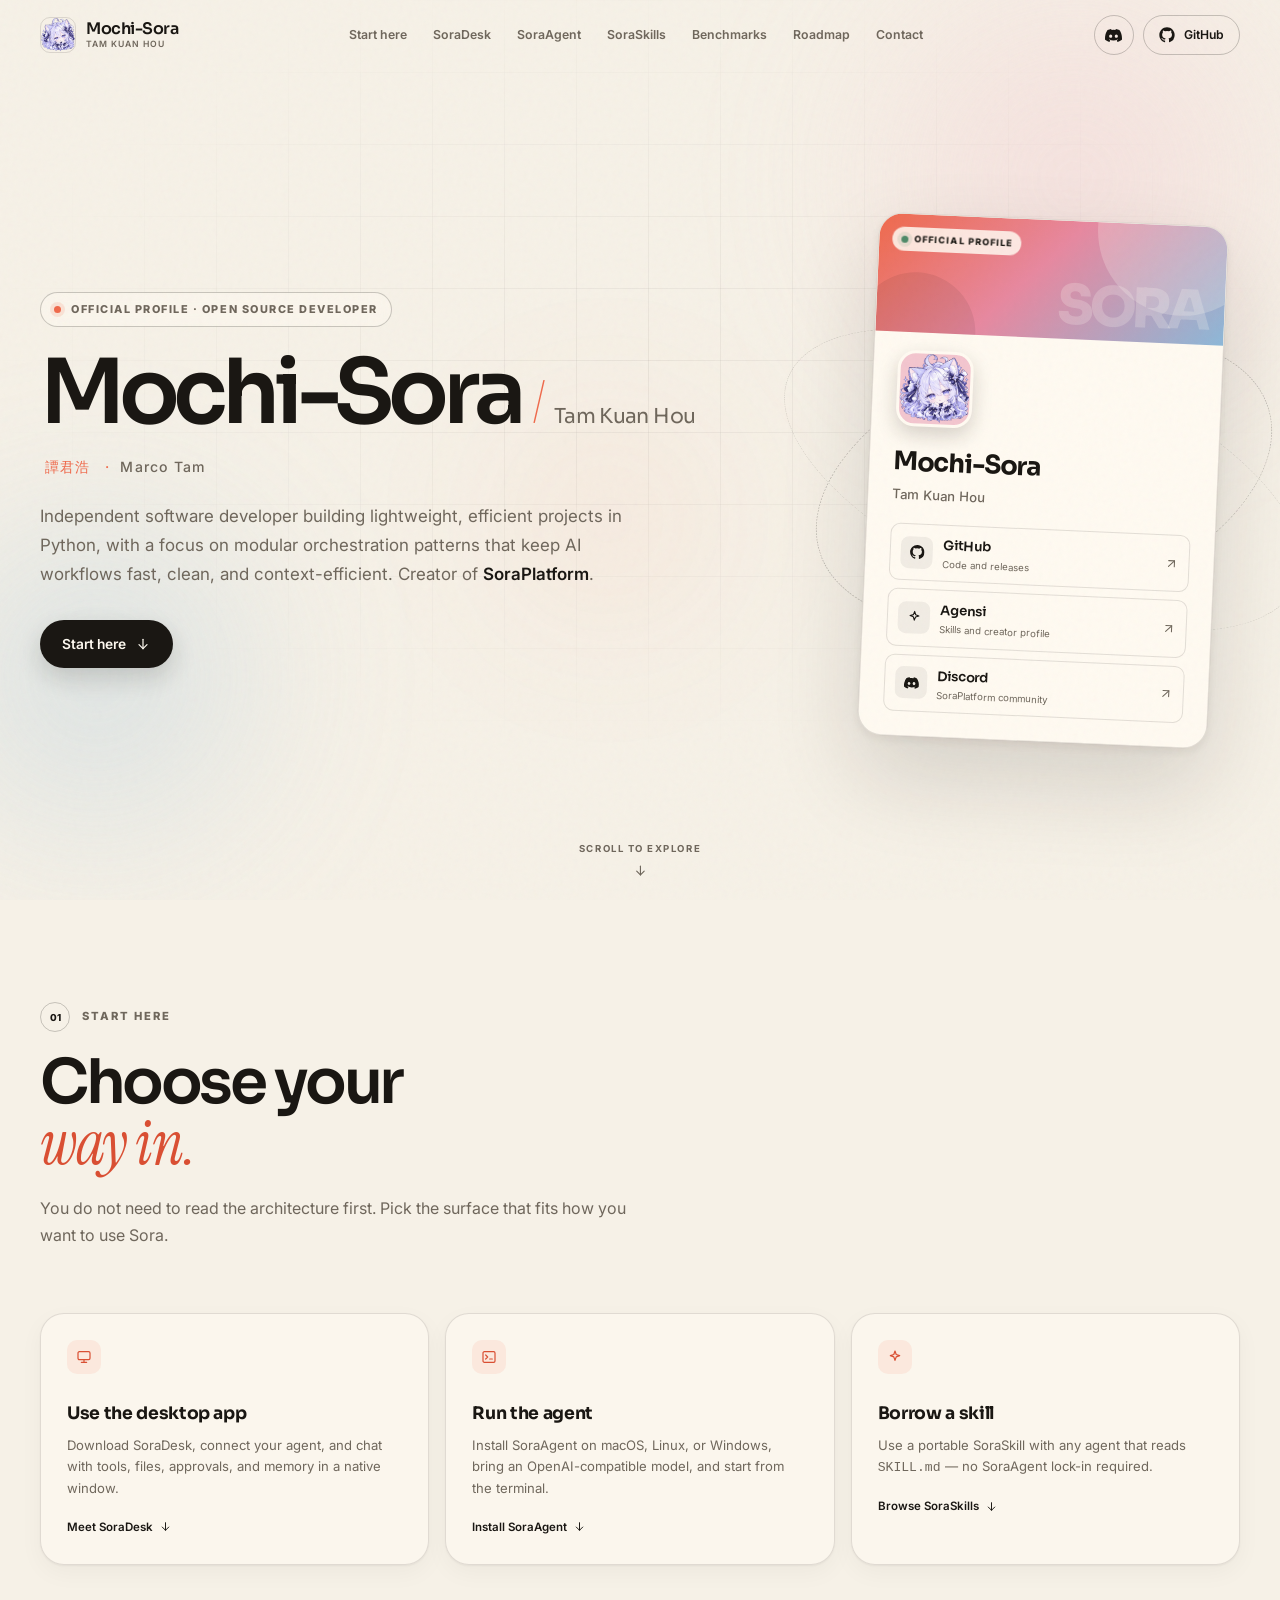
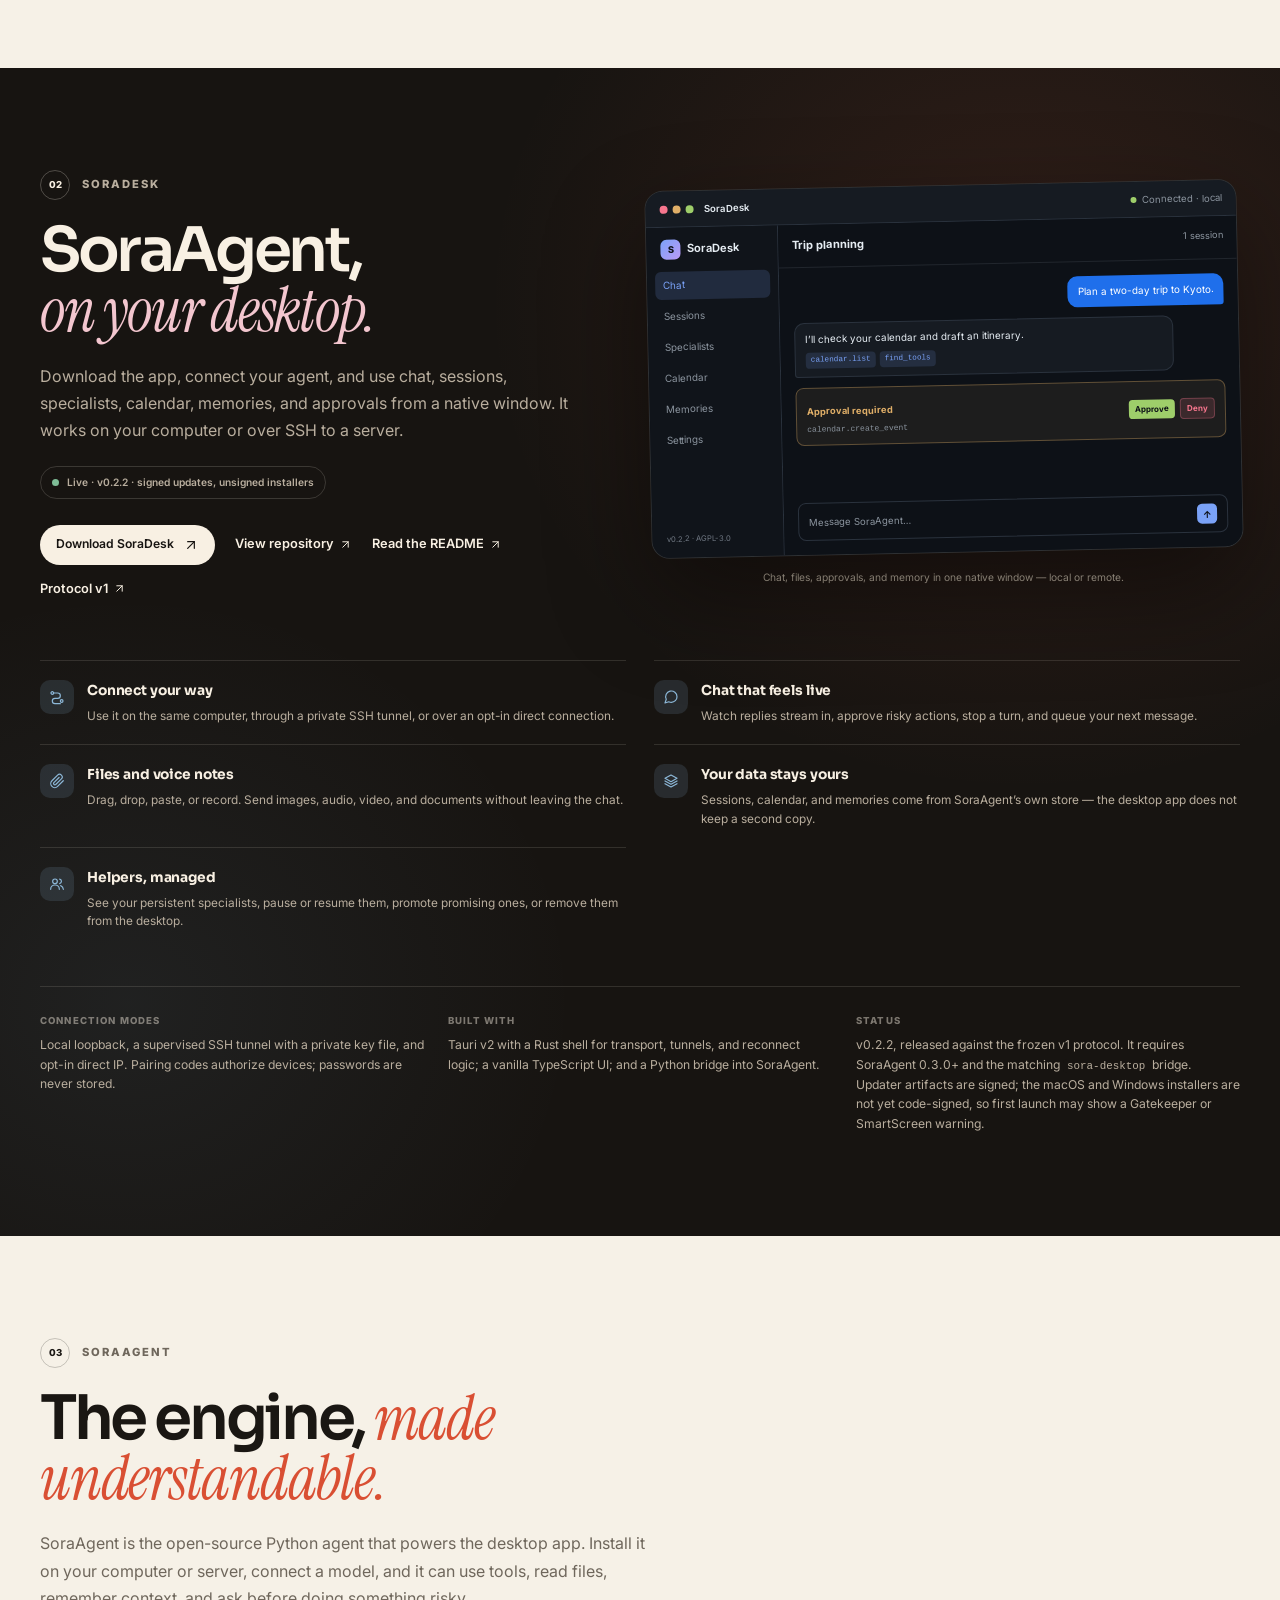
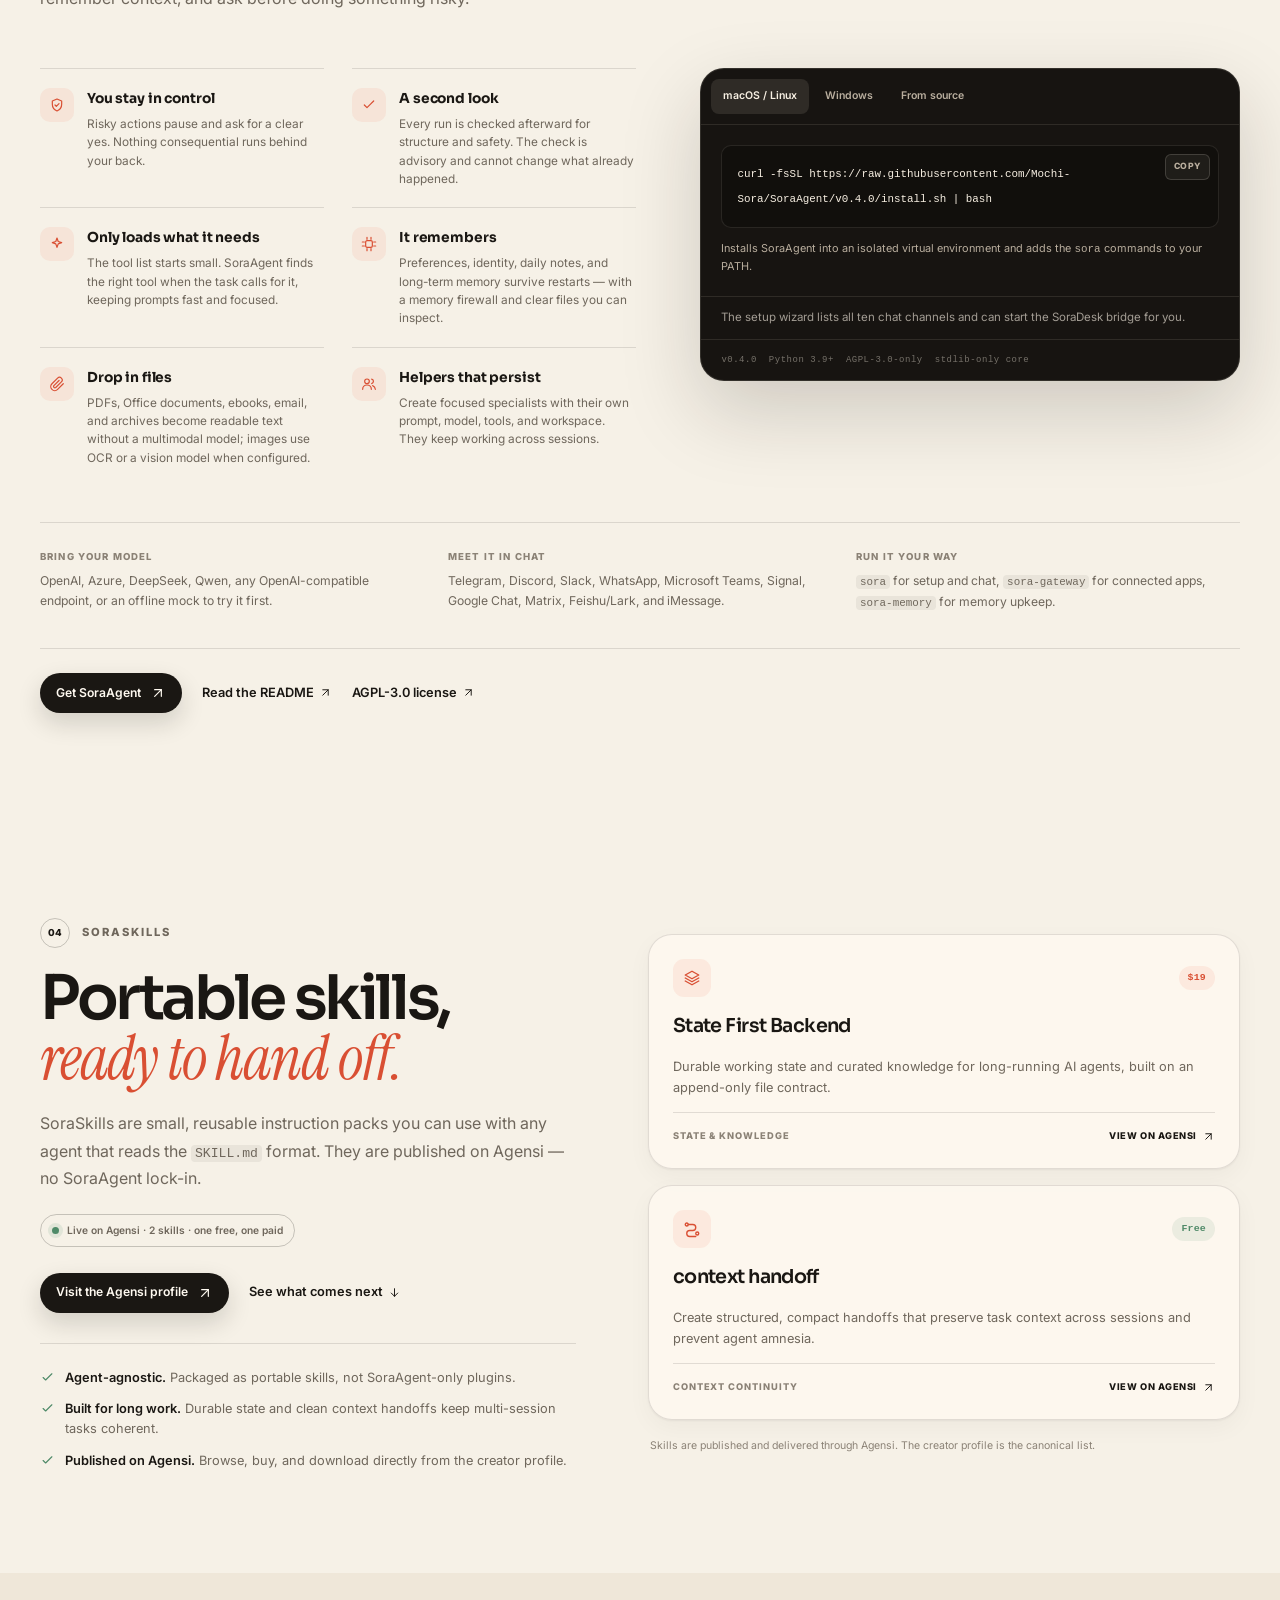
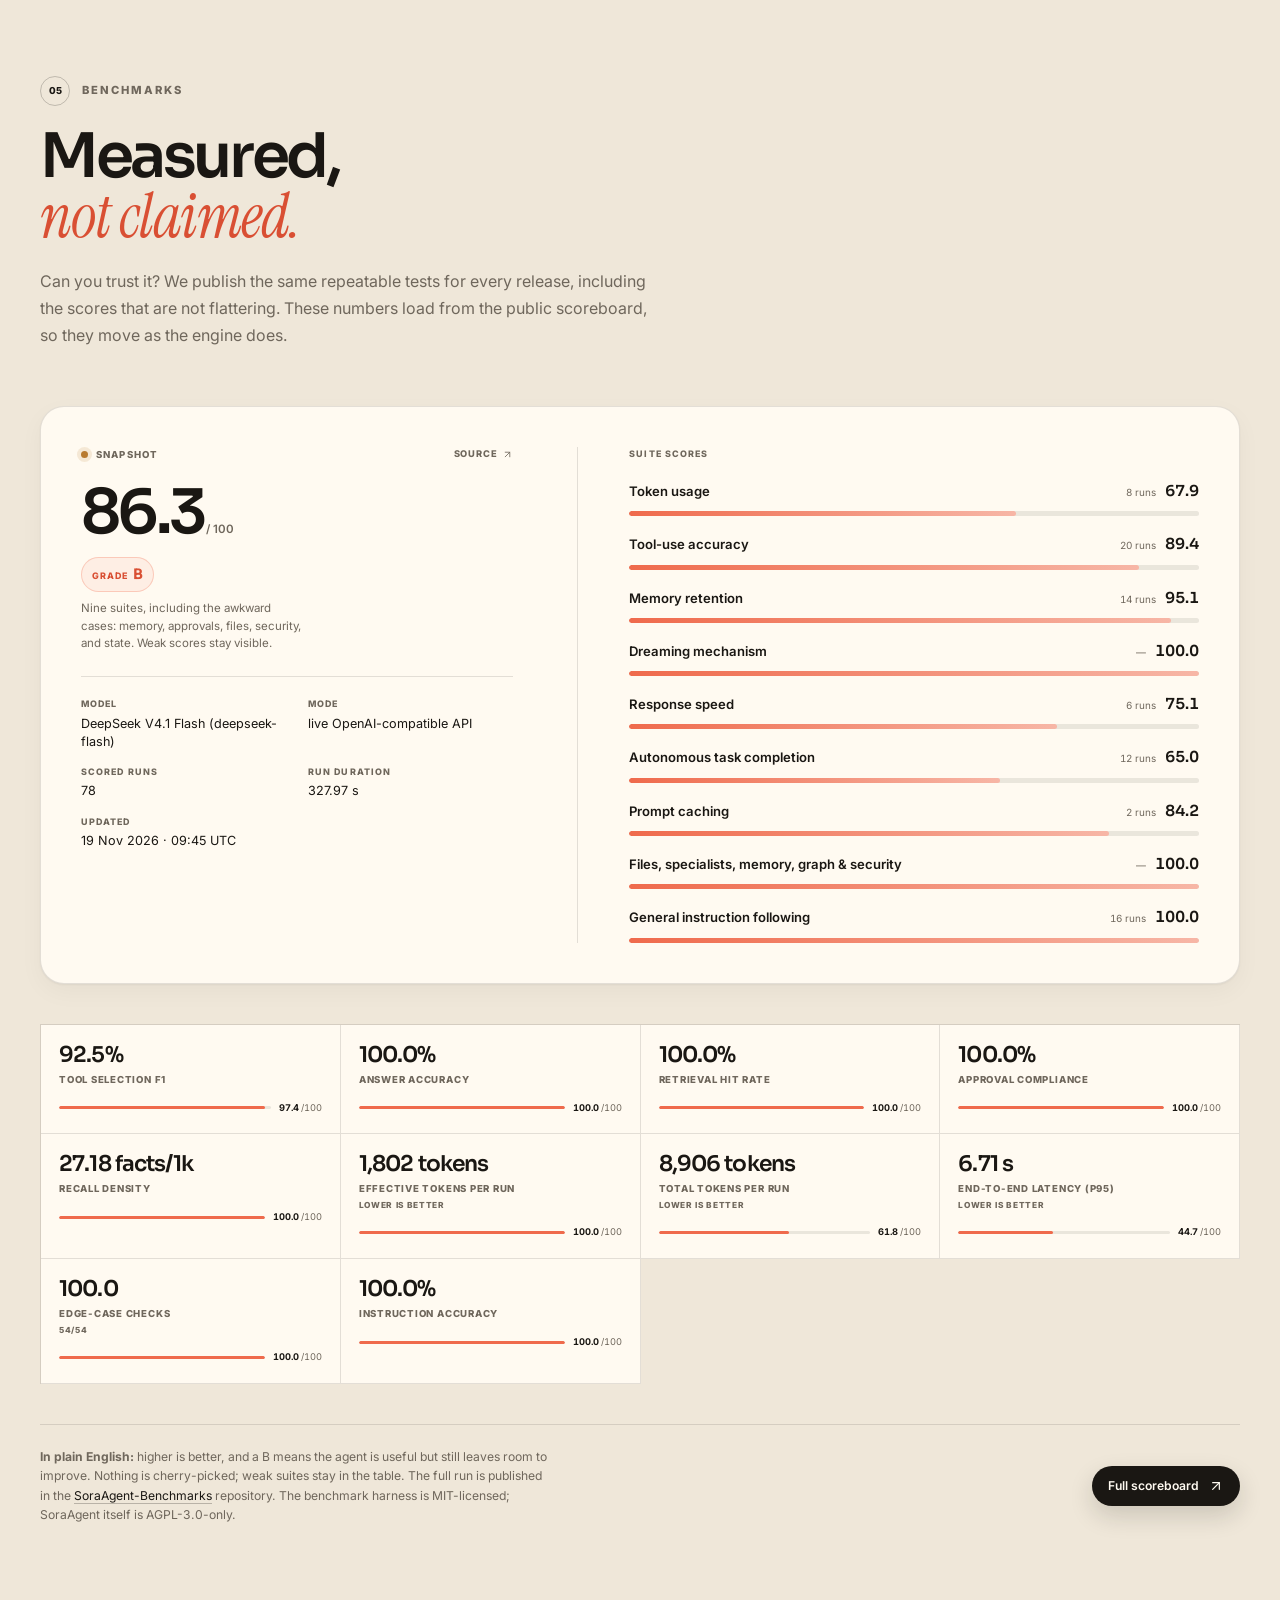
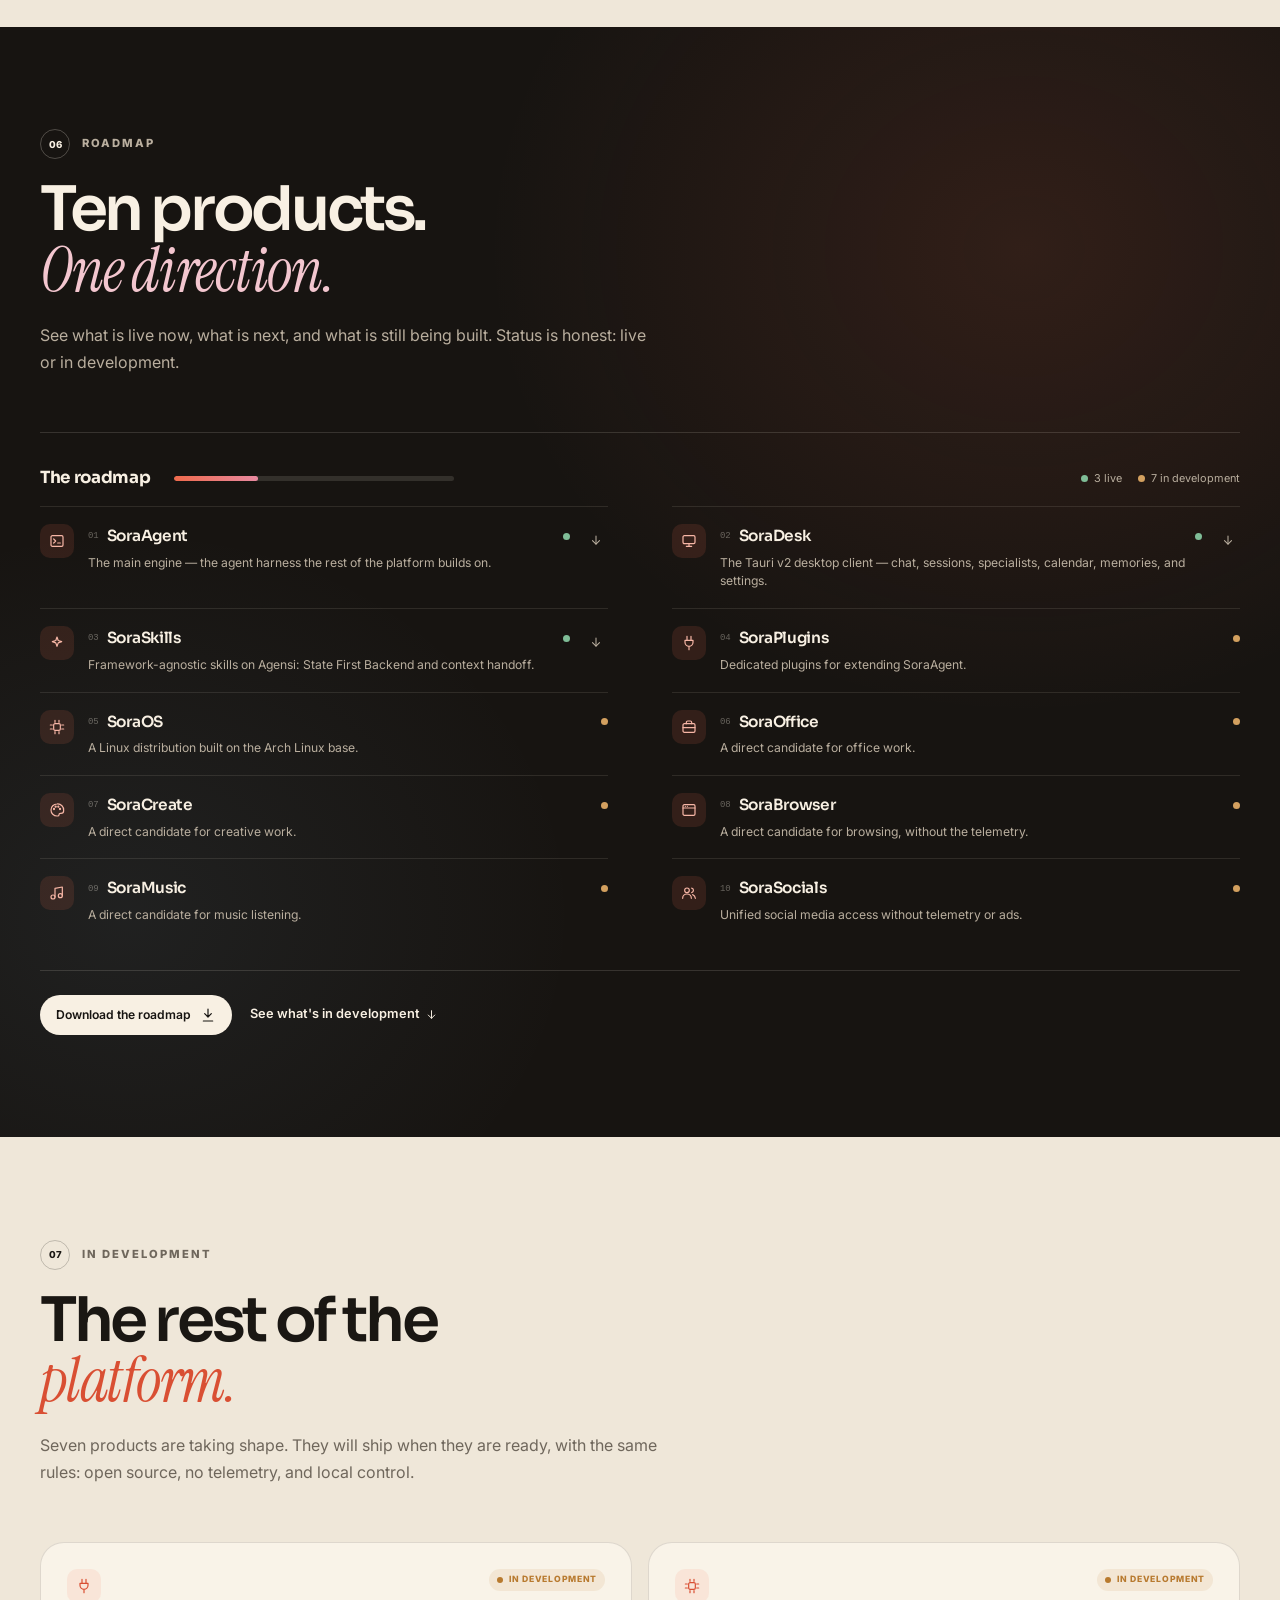
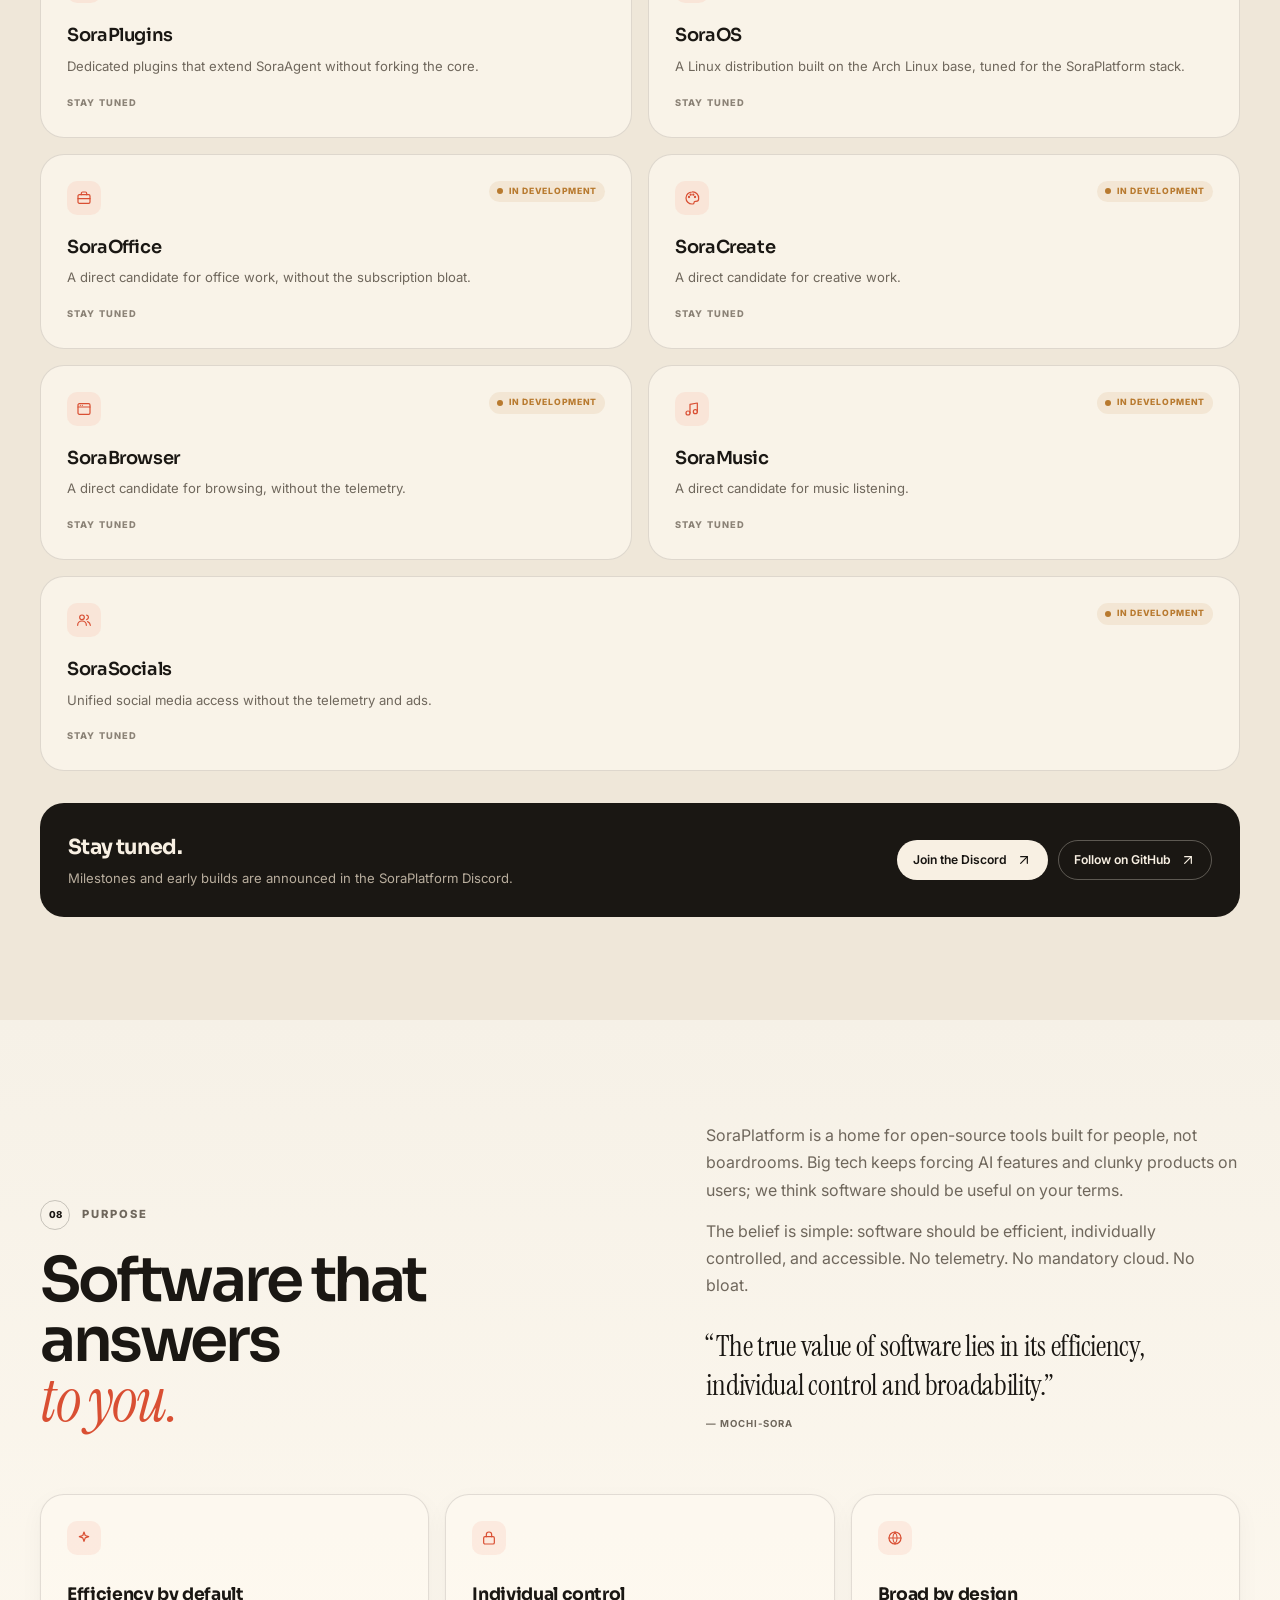
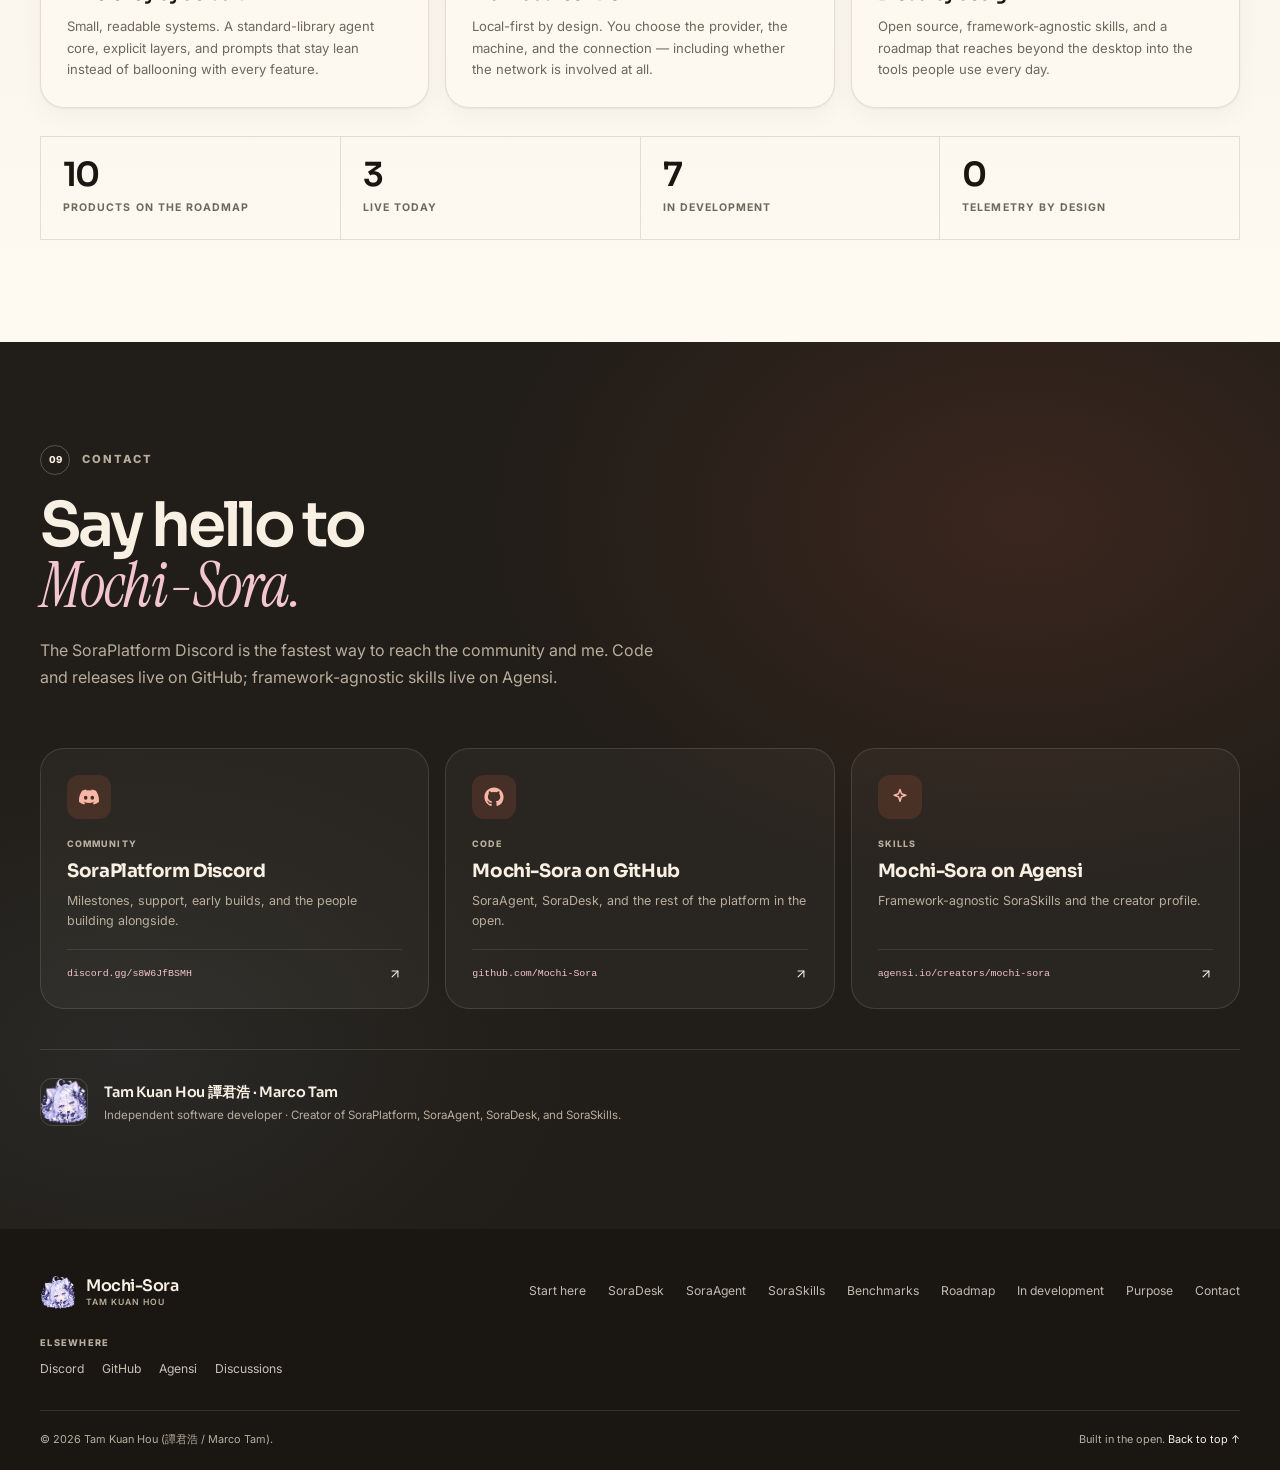
==== commit b5e8bafa: "Refresh roadmap and correct site details - Update the roadmap to SoraAgent 0.4.0 and SoraDesk 0.2.2 " ====
--- a/index.html
+++ b/index.html
@@ -13,11 +13,11 @@
   <meta property="og:site_name" content="Mochi-Sora — Official Website">
   <meta property="og:title" content="Mochi-Sora — Tam Kuan Hou | SoraPlatform, SoraAgent, SoraDesk &amp; SoraSkills">
   <meta property="og:description" content="Open-source, independent software built against telemetry and bloat. Meet SoraPlatform, the SoraAgent engine, the SoraDesk desktop client, framework-agnostic SoraSkills on Agensi, and the live benchmark scoreboard.">
-  <meta property="og:image" content="assets/img/og-cover.png">
+  <meta property="og:image" content="https://mochi-sora.github.io/SoraOfficialWebsite/assets/img/og-cover.png">
   <meta name="twitter:card" content="summary_large_image">
   <meta name="twitter:title" content="Mochi-Sora — Tam Kuan Hou">
   <meta name="twitter:description" content="Open-source, independent software built against telemetry and bloat. Creator of SoraPlatform, SoraAgent, SoraDesk, and SoraSkills — with every release scored in public.">
-  <meta name="twitter:image" content="assets/img/og-cover.png">
+  <meta name="twitter:image" content="https://mochi-sora.github.io/SoraOfficialWebsite/assets/img/og-cover.png">
 
   <link rel="icon" href="assets/img/favicon.svg" type="image/svg+xml">
   <link rel="preload" href="assets/fonts/Sora.woff2" as="font" type="font/woff2" crossorigin>
@@ -388,7 +388,7 @@
           </div>
           <div class="flagship-fact">
             <h3>Status</h3>
-            <p>v0.2.2, released against the frozen v1 protocol. Updater artifacts are signed; the macOS and Windows installers are not yet code-signed, so first launch may show a Gatekeeper or SmartScreen warning.</p>
+            <p>v0.2.2, released against the frozen v1 protocol. It requires SoraAgent 0.3.0+ and the matching <code>sora-desktop</code> bridge. Updater artifacts are signed; the macOS and Windows installers are not yet code-signed, so first launch may show a Gatekeeper or SmartScreen warning.</p>
           </div>
         </div>
       </div>
@@ -422,7 +422,7 @@
             </article>
             <article class="feature">
               <span class="feature-icon"><svg class="icon" aria-hidden="true"><use href="#i-paperclip"></use></svg></span>
-              <div><h3>Drop in files</h3><p>PDFs, Office documents, ebooks, email, archives, and images become readable text. No special multimodal model required.</p></div>
+              <div><h3>Drop in files</h3><p>PDFs, Office documents, ebooks, email, and archives become readable text without a multimodal model; images use OCR or a vision model when configured.</p></div>
             </article>
             <article class="feature">
               <span class="feature-icon"><svg class="icon" aria-hidden="true"><use href="#i-users"></use></svg></span>
@@ -574,7 +574,7 @@
             <dl class="bench-meta">
               <div><dt>Model</dt><dd data-bench="model">DeepSeek V4.1 Flash (deepseek-flash)</dd></div>
               <div><dt>Mode</dt><dd data-bench="mode">live OpenAI-compatible API</dd></div>
-              <div><dt>Scored runs</dt><dd data-bench="runs">62</dd></div>
+              <div><dt>Scored runs</dt><dd data-bench="runs">78</dd></div>
               <div><dt>Run duration</dt><dd data-bench="duration">327.97 s</dd></div>
               <div><dt>Updated</dt><dd><time data-bench="updated" datetime="2026-11-19T09:45:32Z">19 Nov 2026 · 09:45 UTC</time></dd></div>
             </dl>
@@ -774,7 +774,7 @@
               <span class="product-icon"><svg class="icon" aria-hidden="true"><use href="#i-desktop"></use></svg></span>
               <div class="product-body">
                 <div class="product-head"><span class="product-num">02</span><h3>SoraDesk</h3><span class="status-dot live" role="img" aria-label="Live" title="Live"></span></div>
-                <p>The Tauri v2 desktop client — chat, sessions, calendar, memories, and settings.</p>
+                <p>The Tauri v2 desktop client — chat, sessions, specialists, calendar, memories, and settings.</p>
               </div>
               <a class="product-link" href="#soradesk" aria-label="SoraDesk details"><svg class="icon" aria-hidden="true"><use href="#i-arrow-down"></use></svg></a>
             </li>
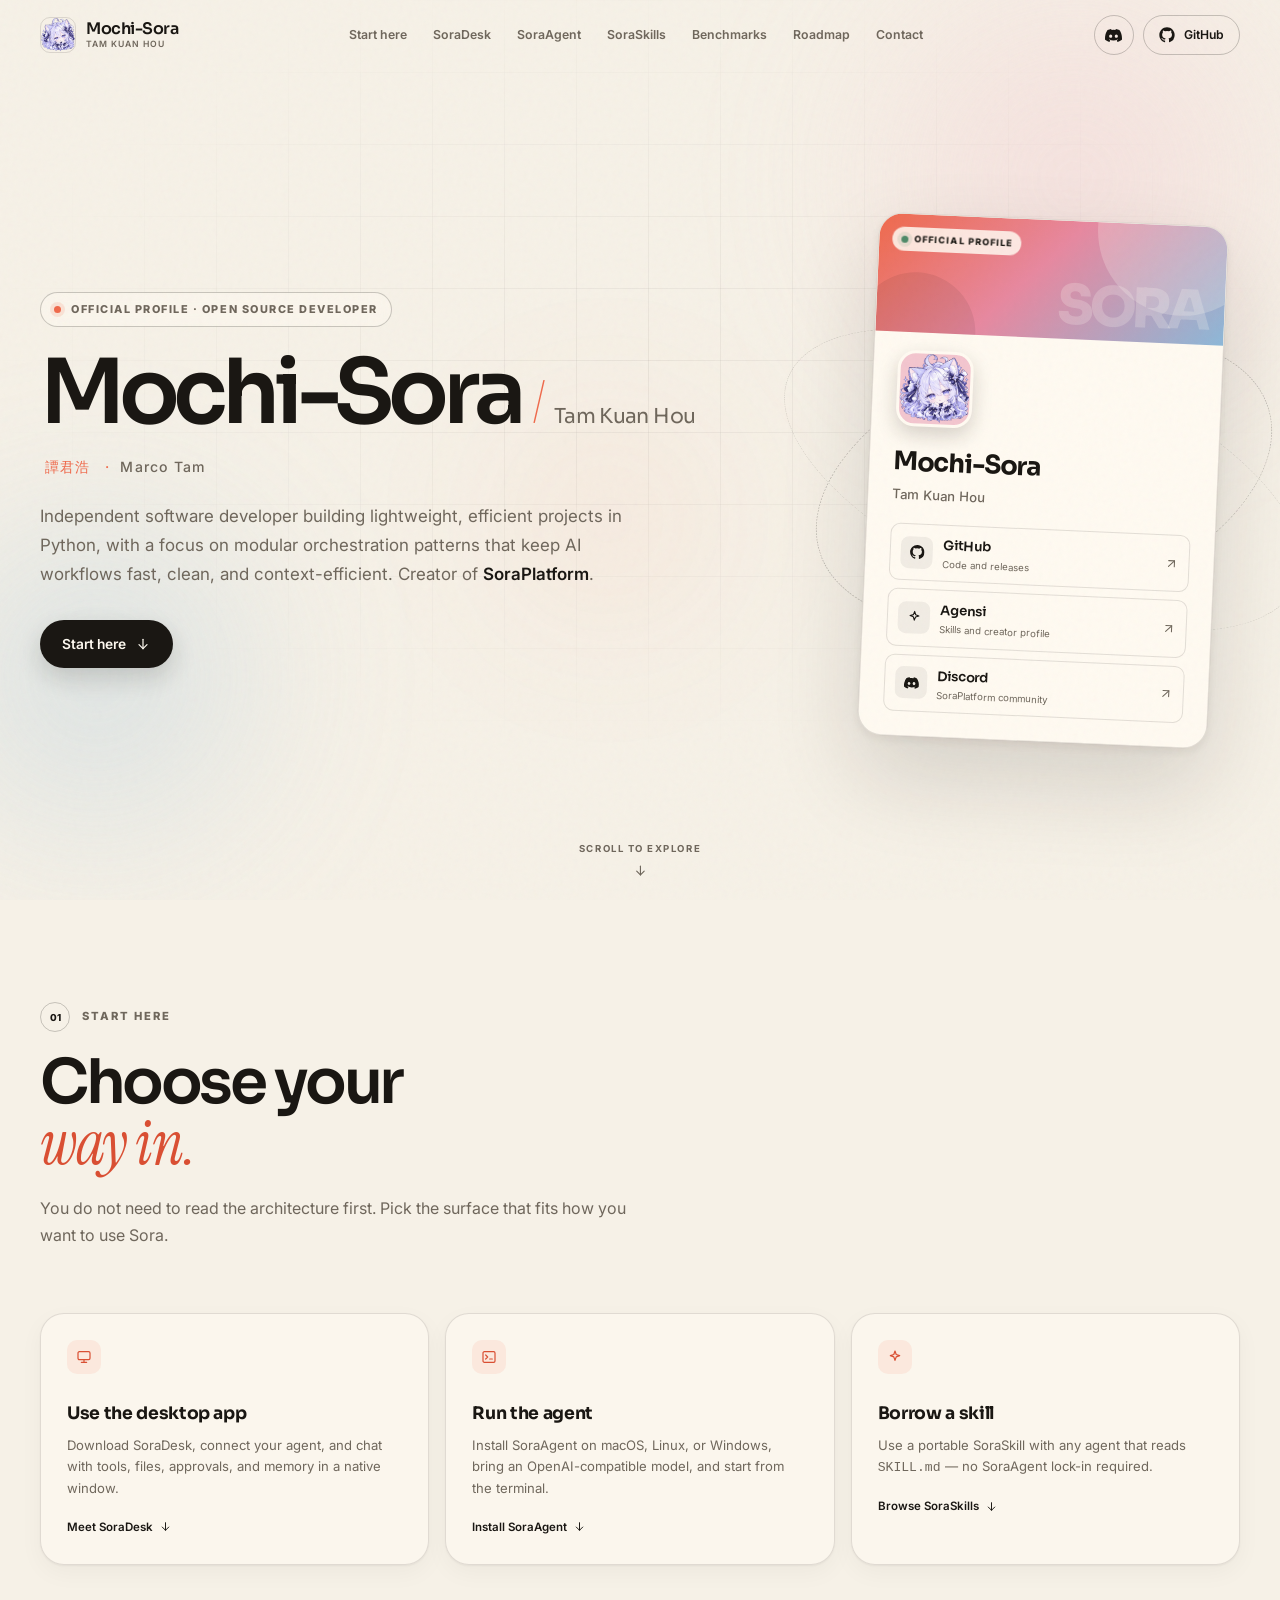
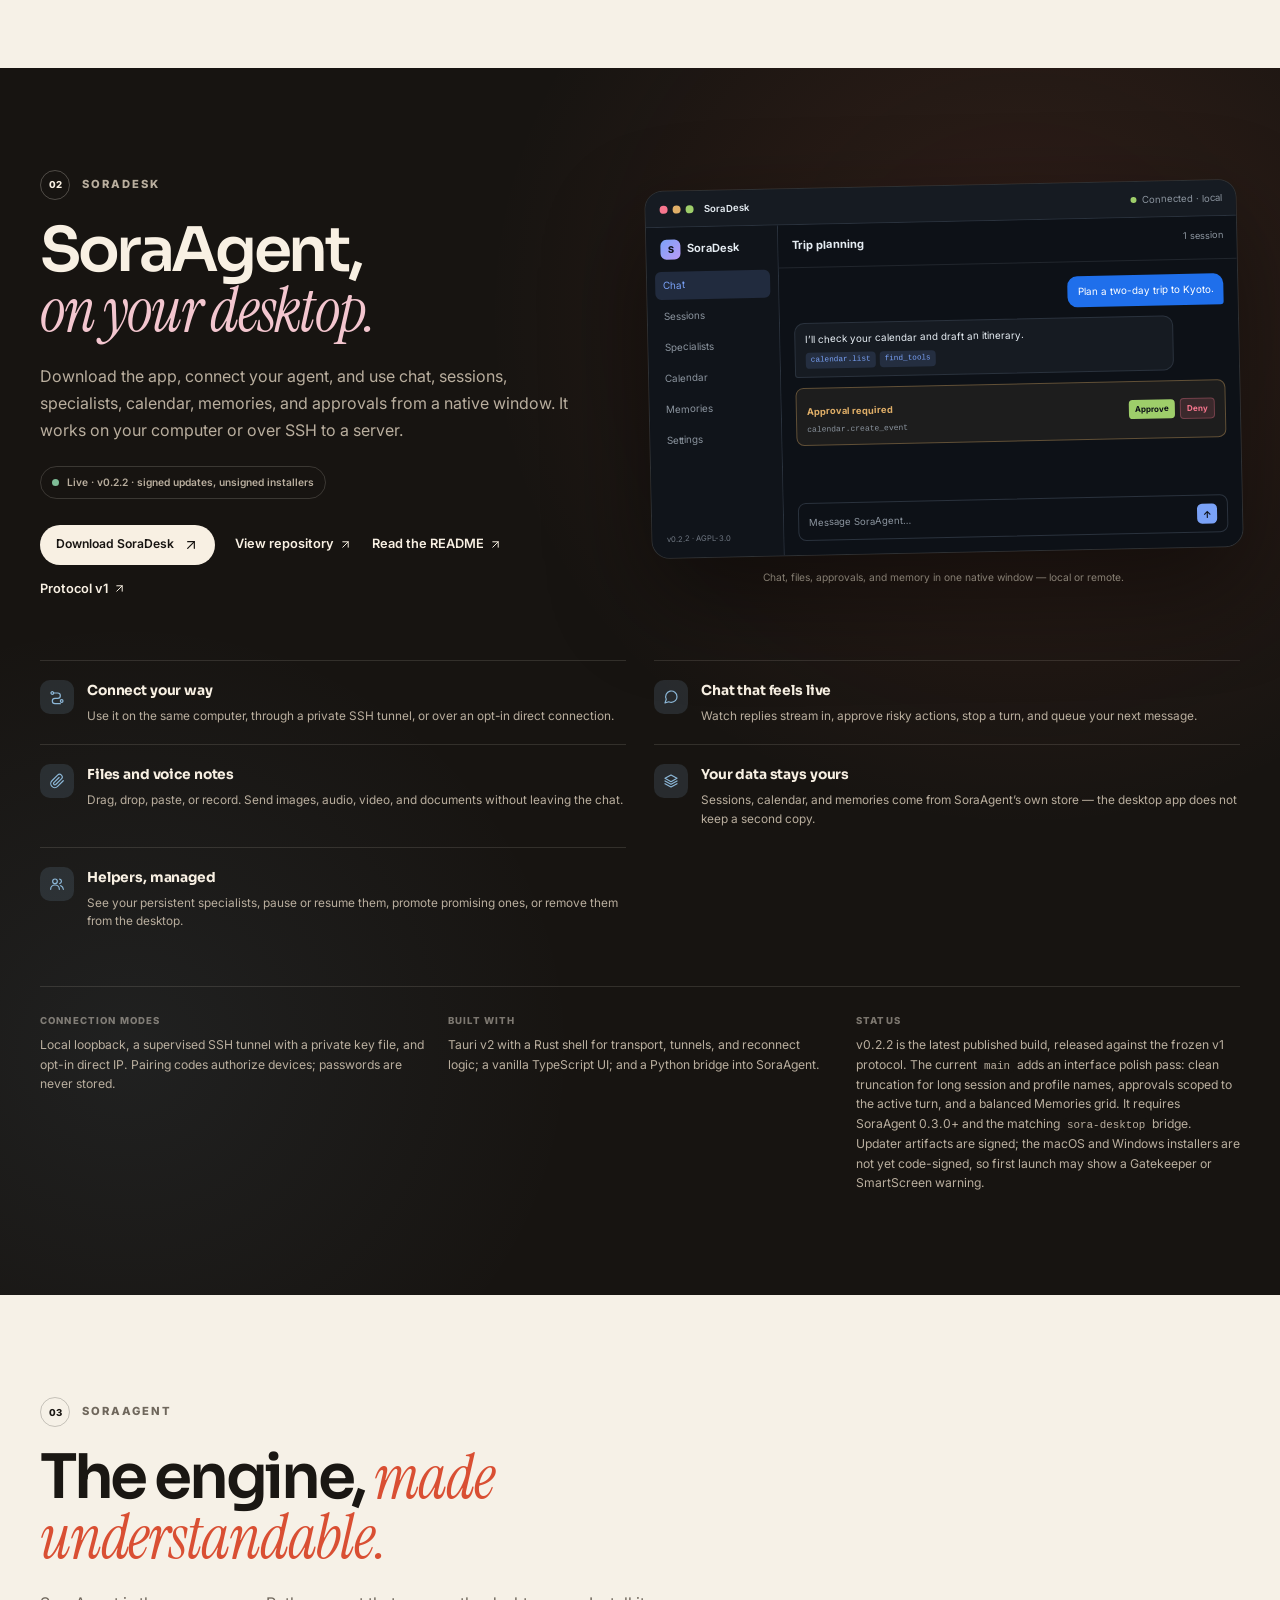
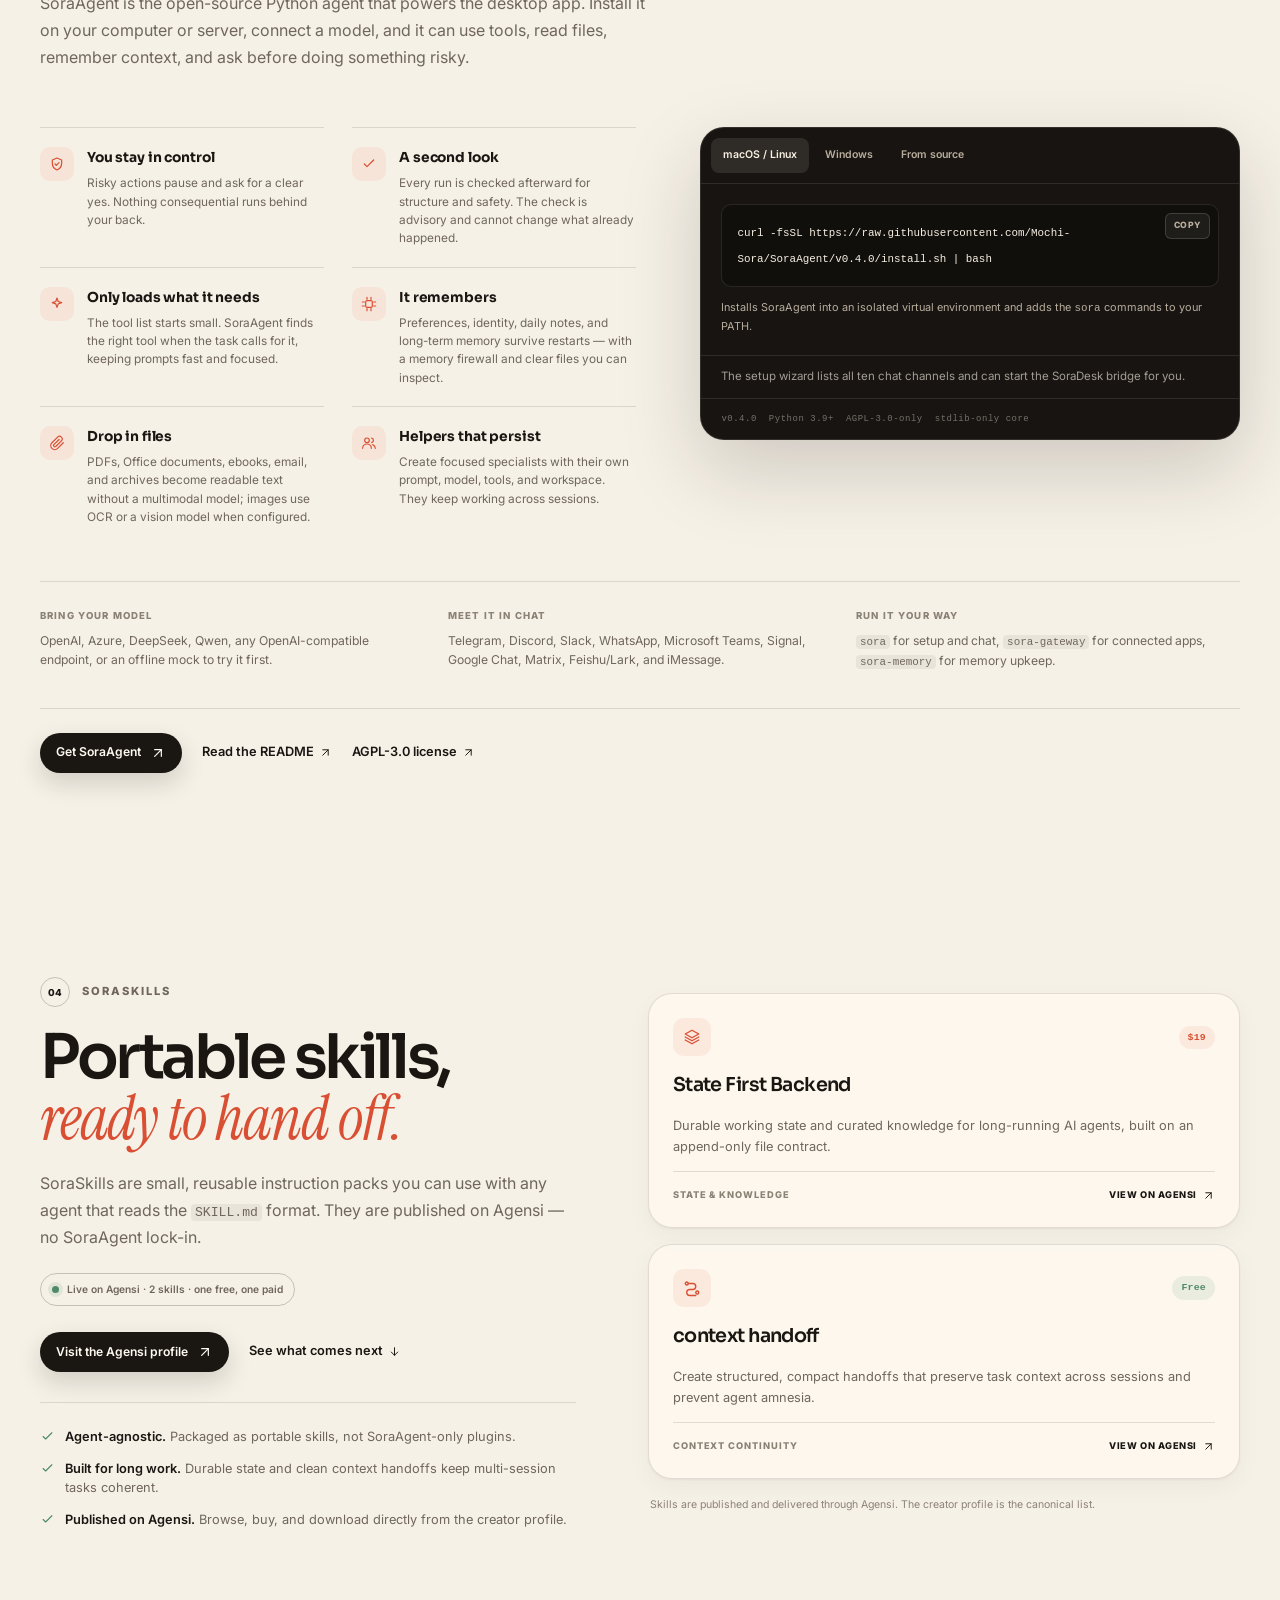
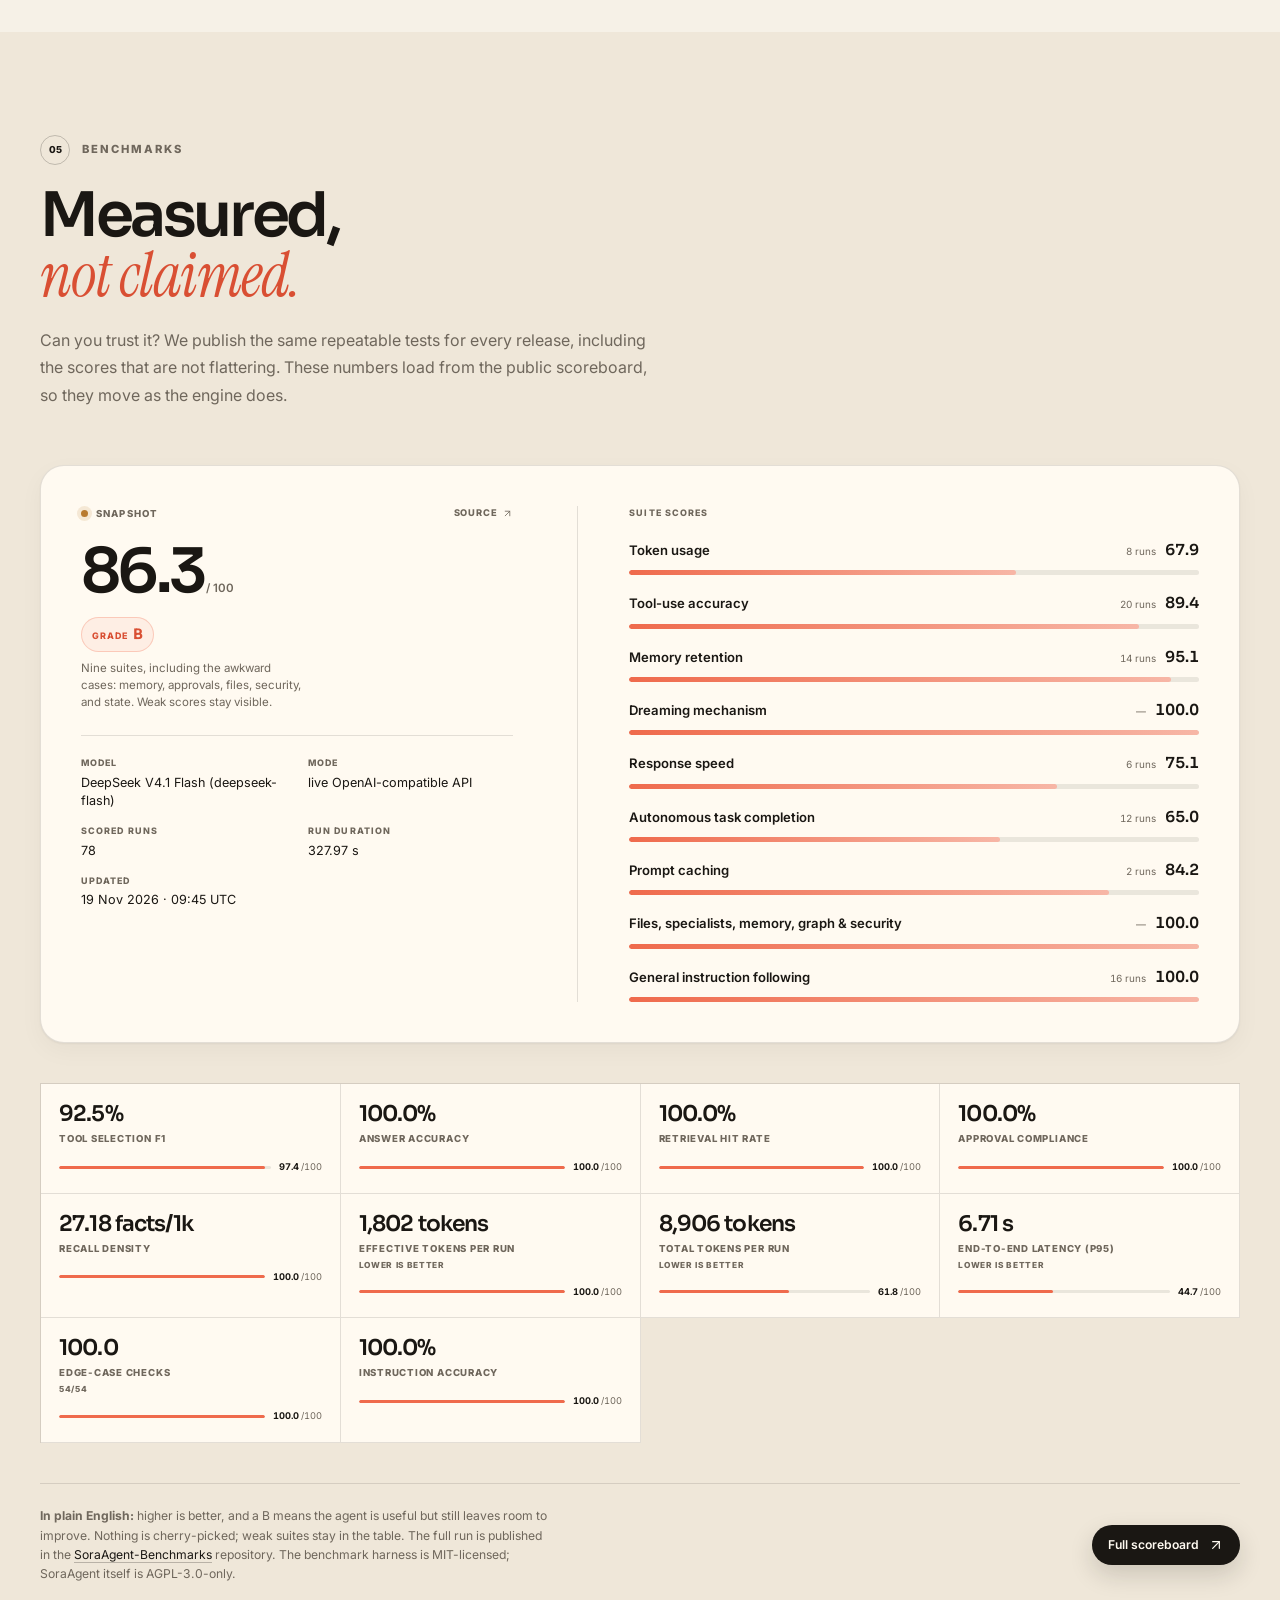
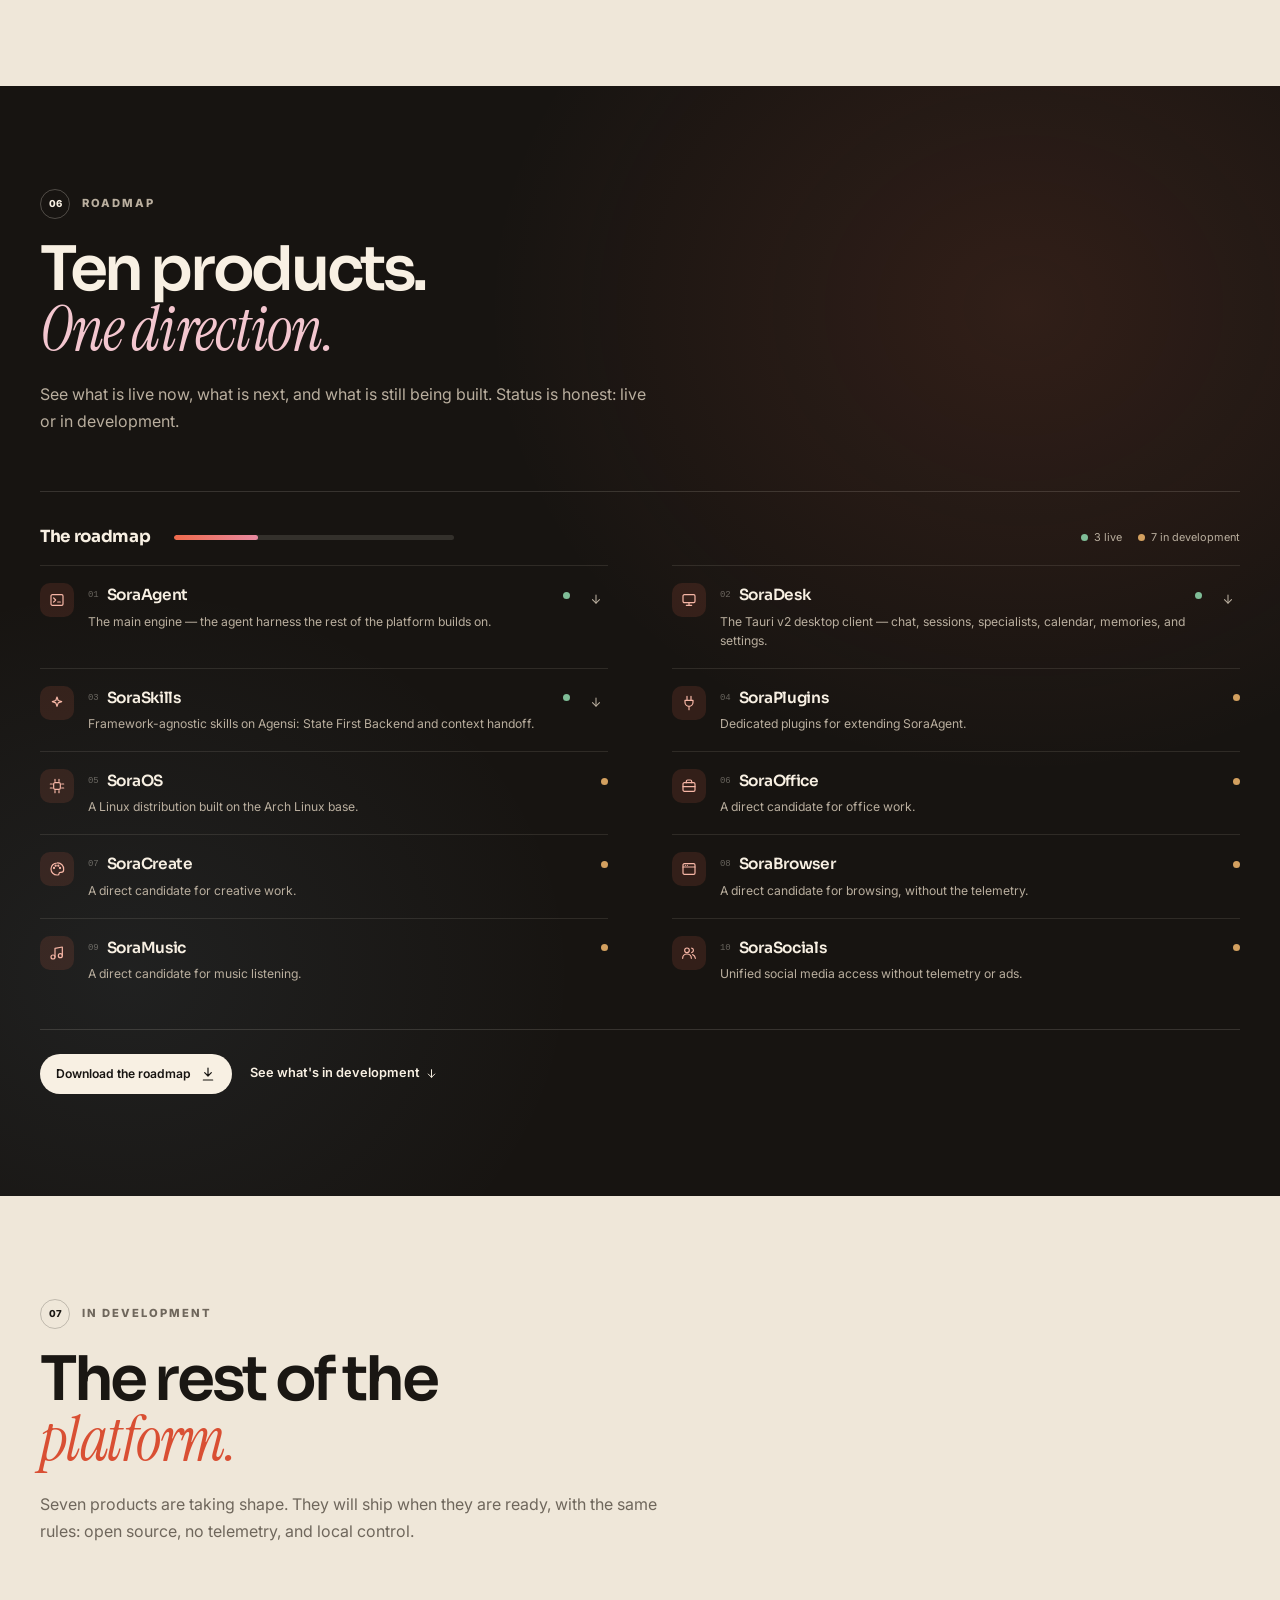
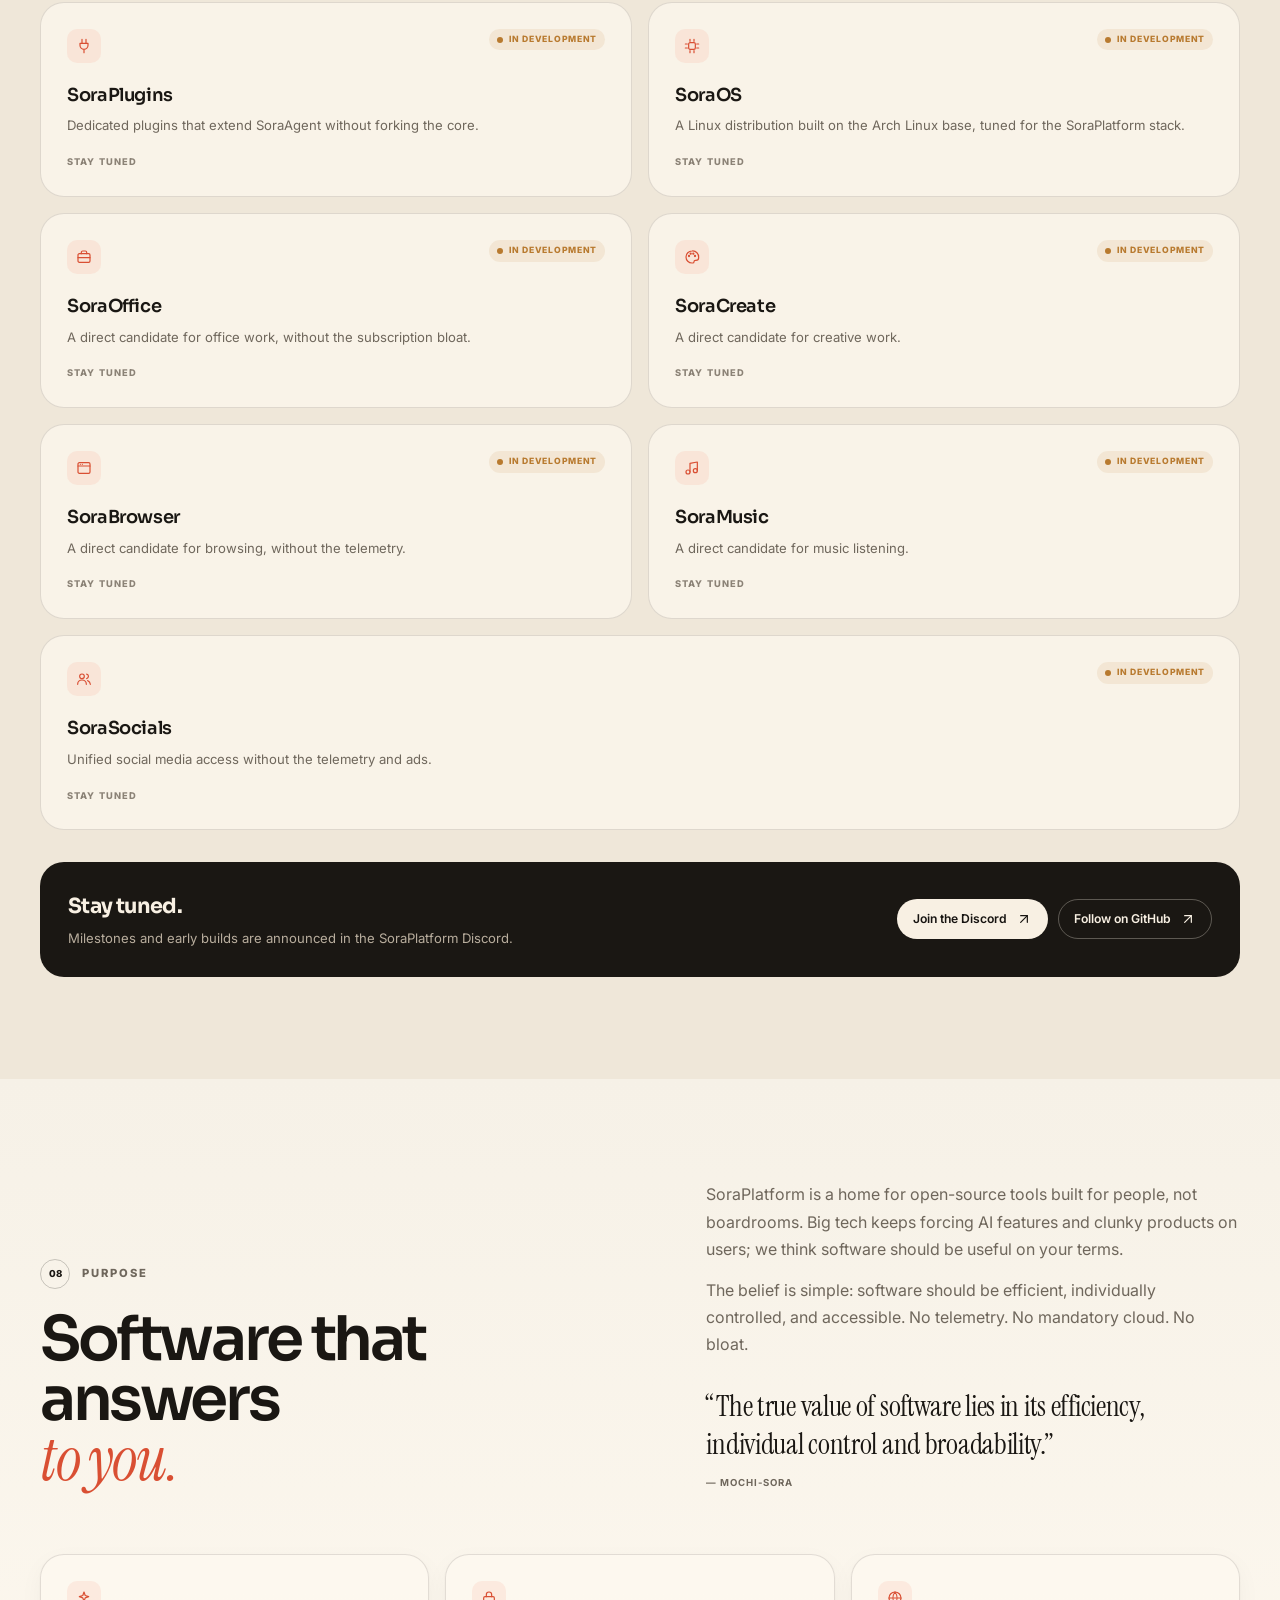
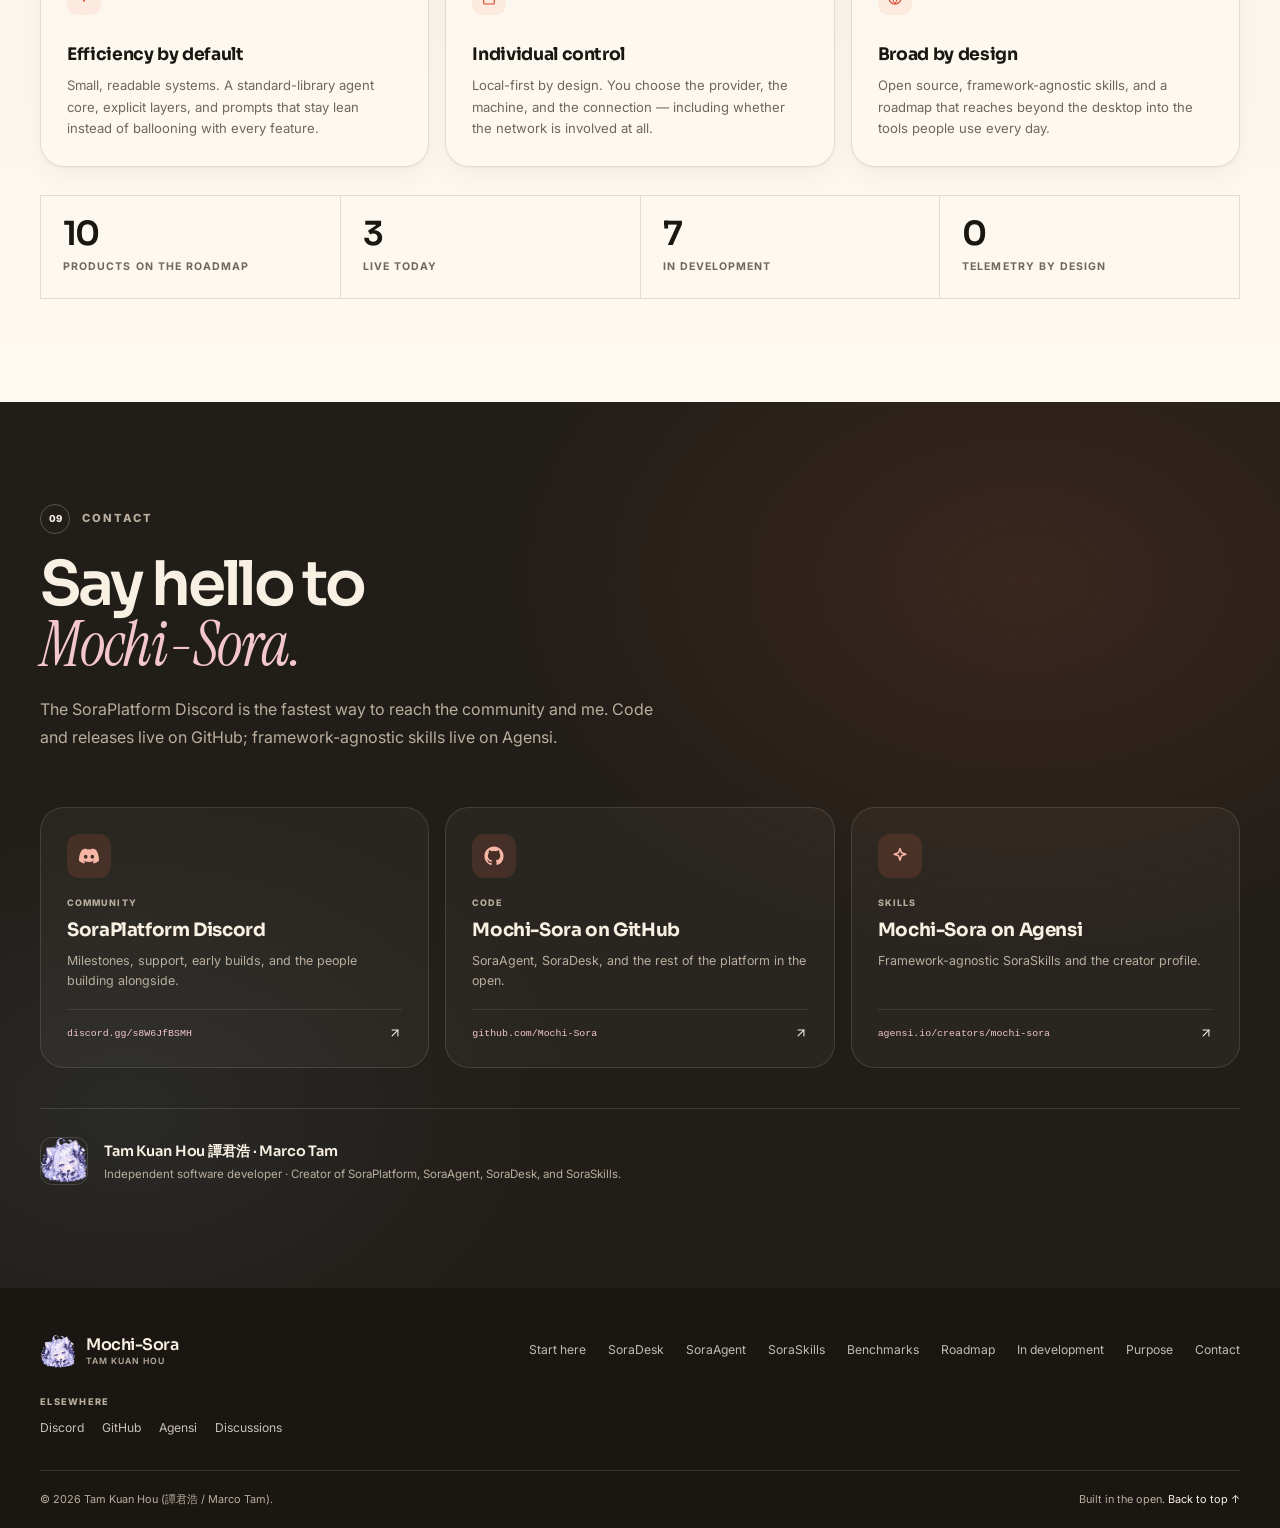
==== commit 51a9f717: "Document the SoraDesk interface polish pass" ====
--- a/index.html
+++ b/index.html
@@ -388,7 +388,7 @@
           </div>
           <div class="flagship-fact">
             <h3>Status</h3>
-            <p>v0.2.2, released against the frozen v1 protocol. It requires SoraAgent 0.3.0+ and the matching <code>sora-desktop</code> bridge. Updater artifacts are signed; the macOS and Windows installers are not yet code-signed, so first launch may show a Gatekeeper or SmartScreen warning.</p>
+            <p>v0.2.2 is the latest published build, released against the frozen v1 protocol. The current <code>main</code> adds an interface polish pass: clean truncation for long session and profile names, approvals scoped to the active turn, and a balanced Memories grid. It requires SoraAgent 0.3.0+ and the matching <code>sora-desktop</code> bridge. Updater artifacts are signed; the macOS and Windows installers are not yet code-signed, so first launch may show a Gatekeeper or SmartScreen warning.</p>
           </div>
         </div>
       </div>
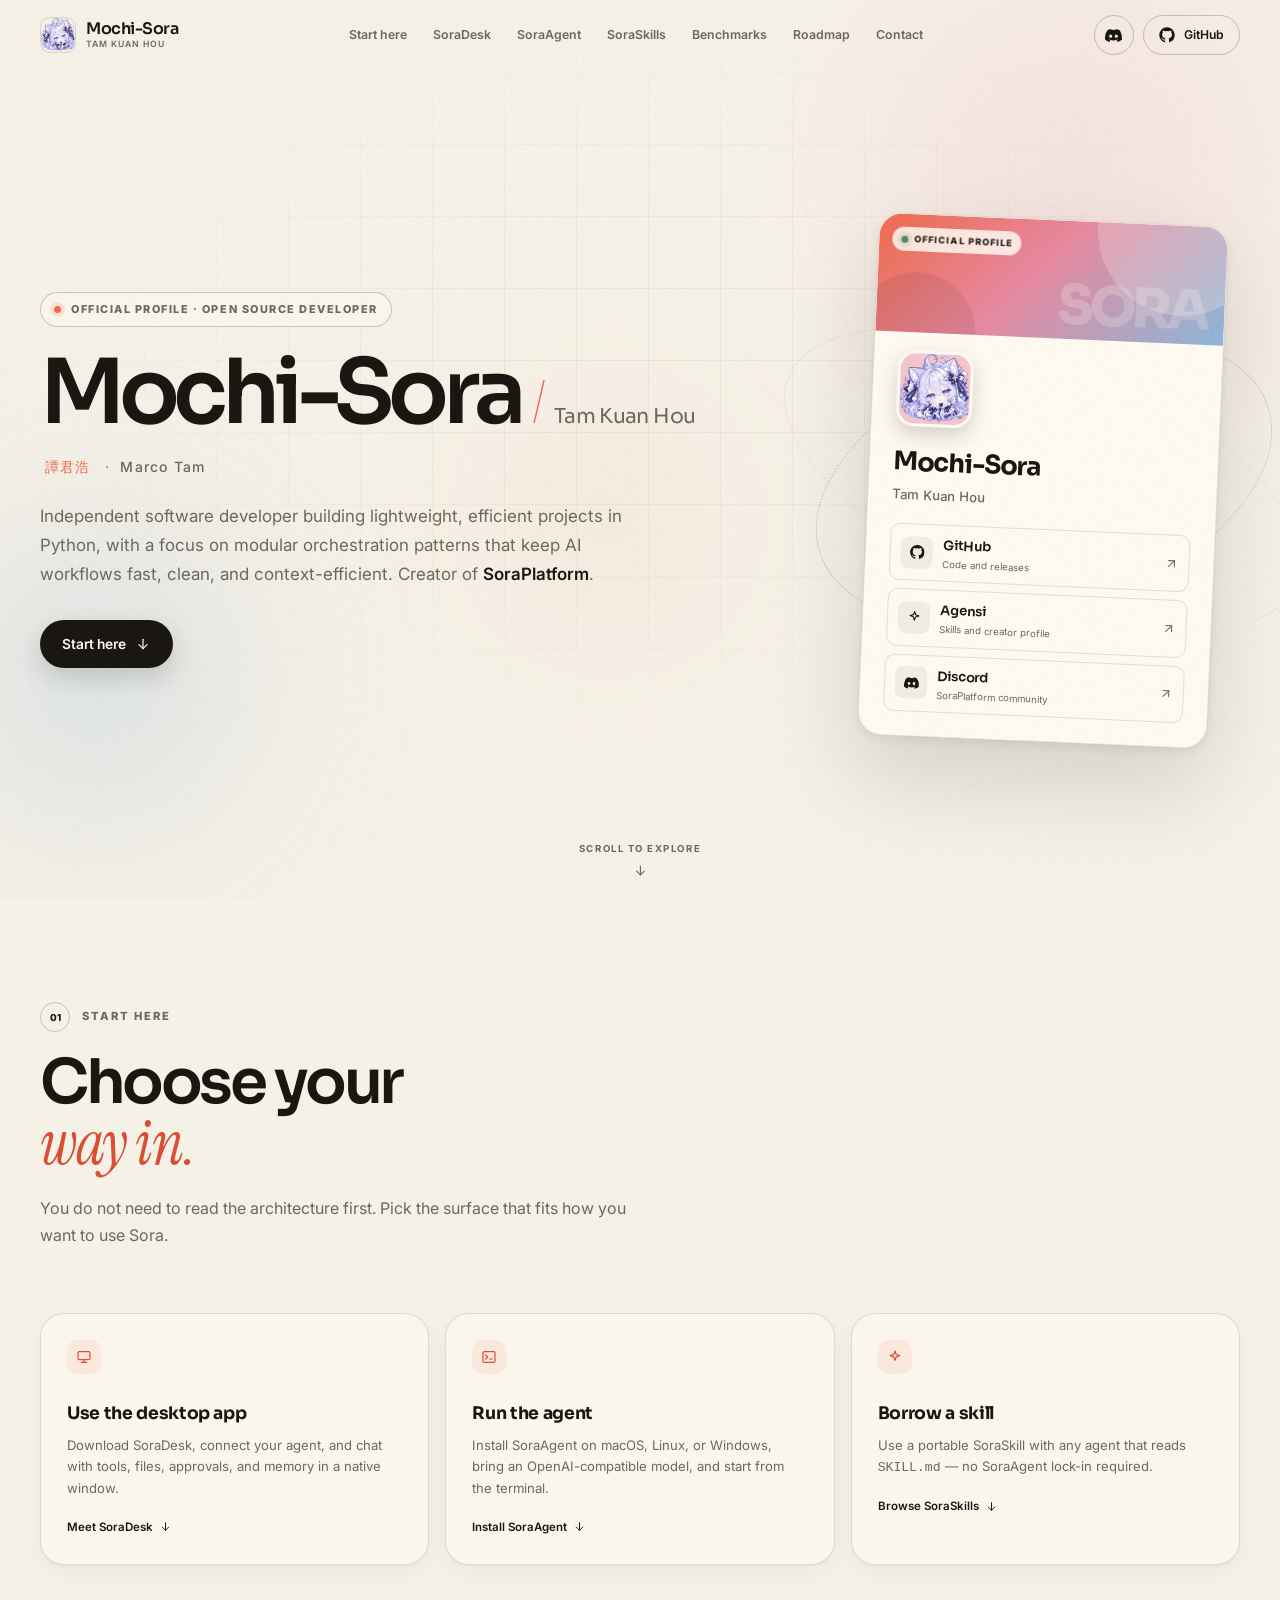
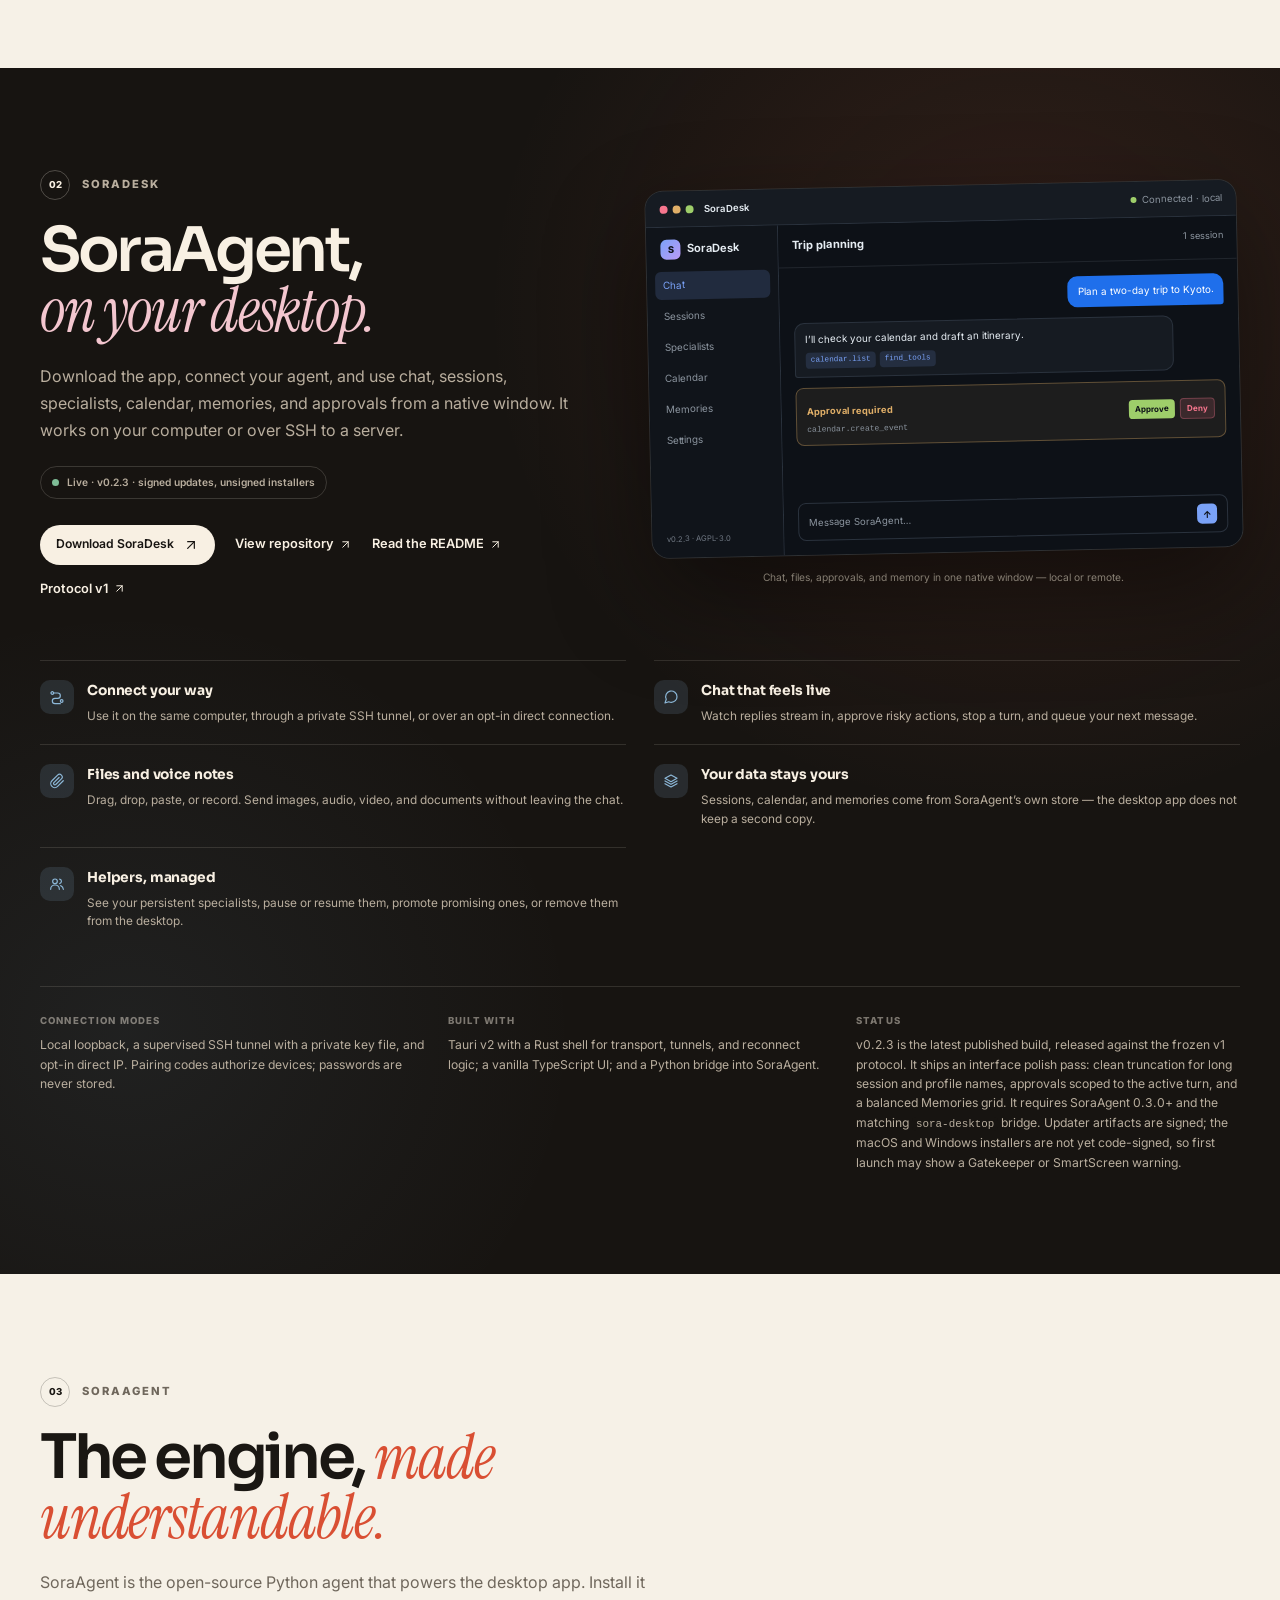
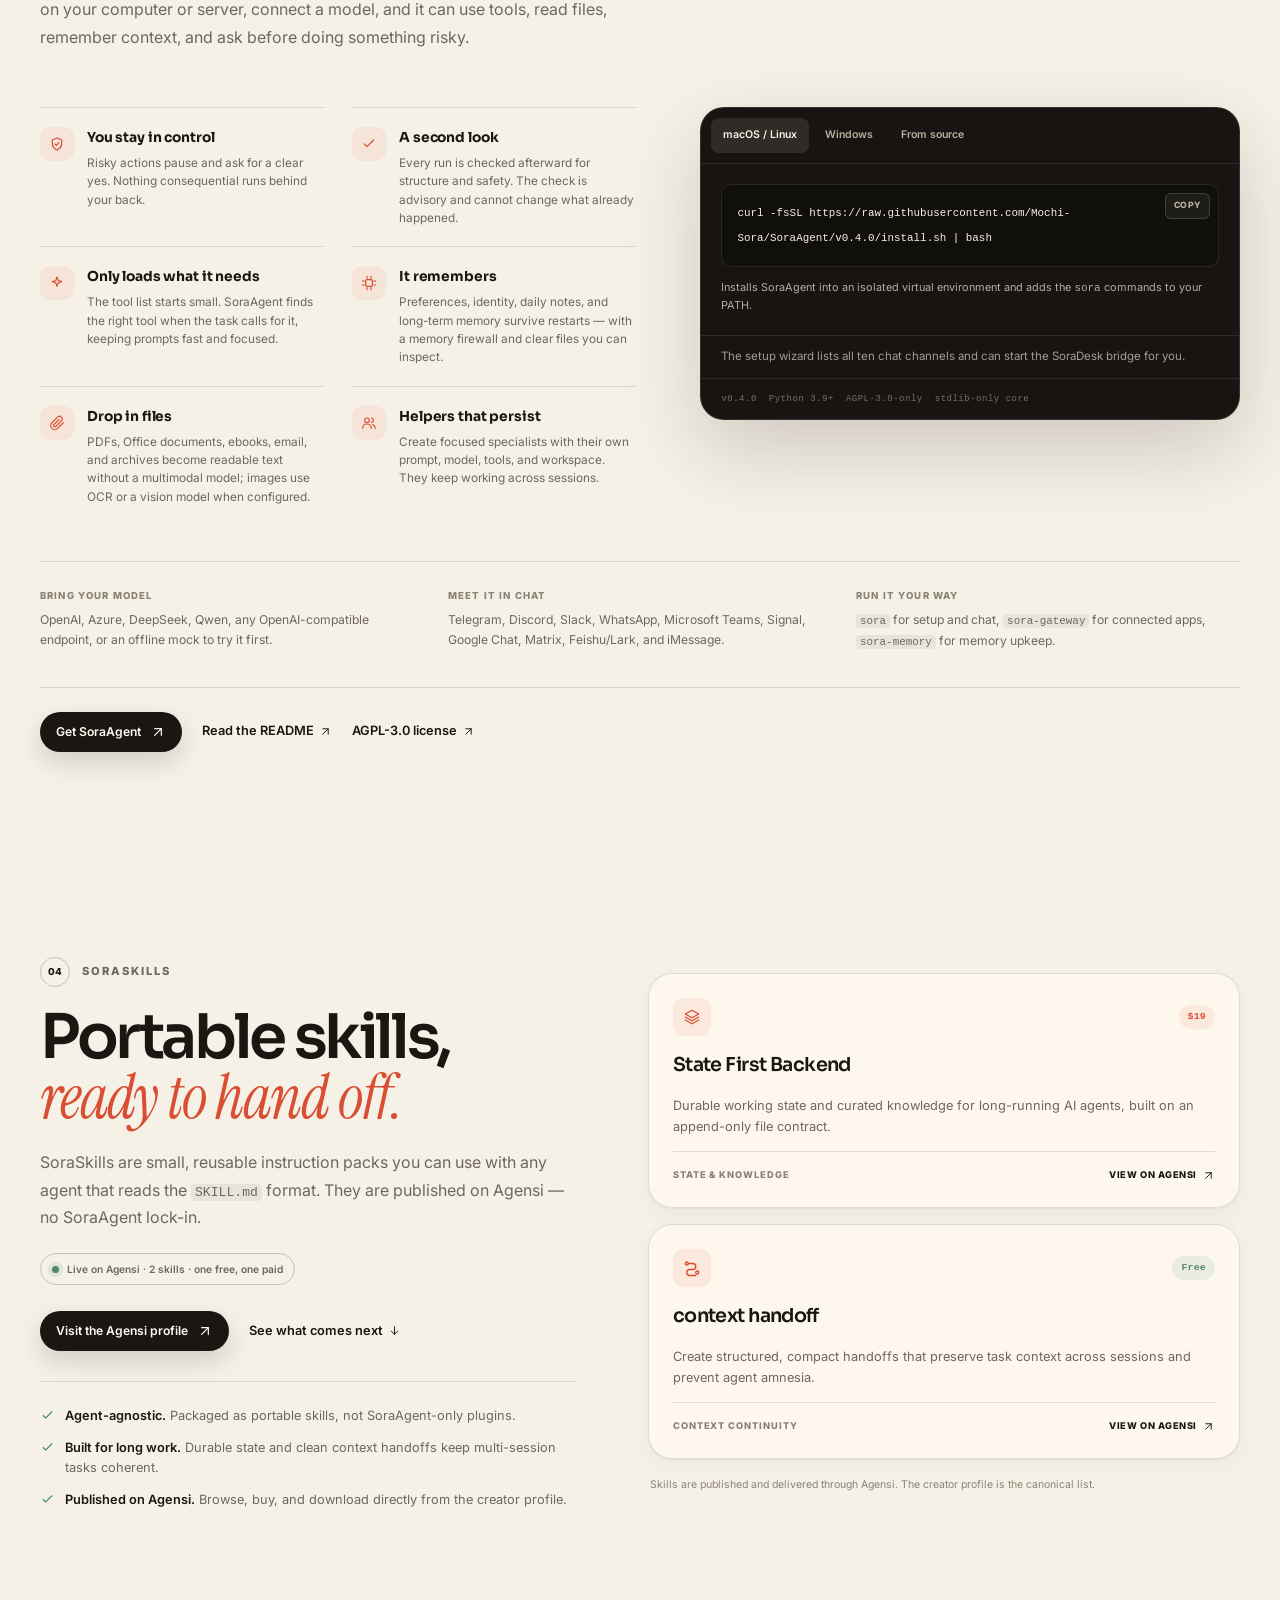
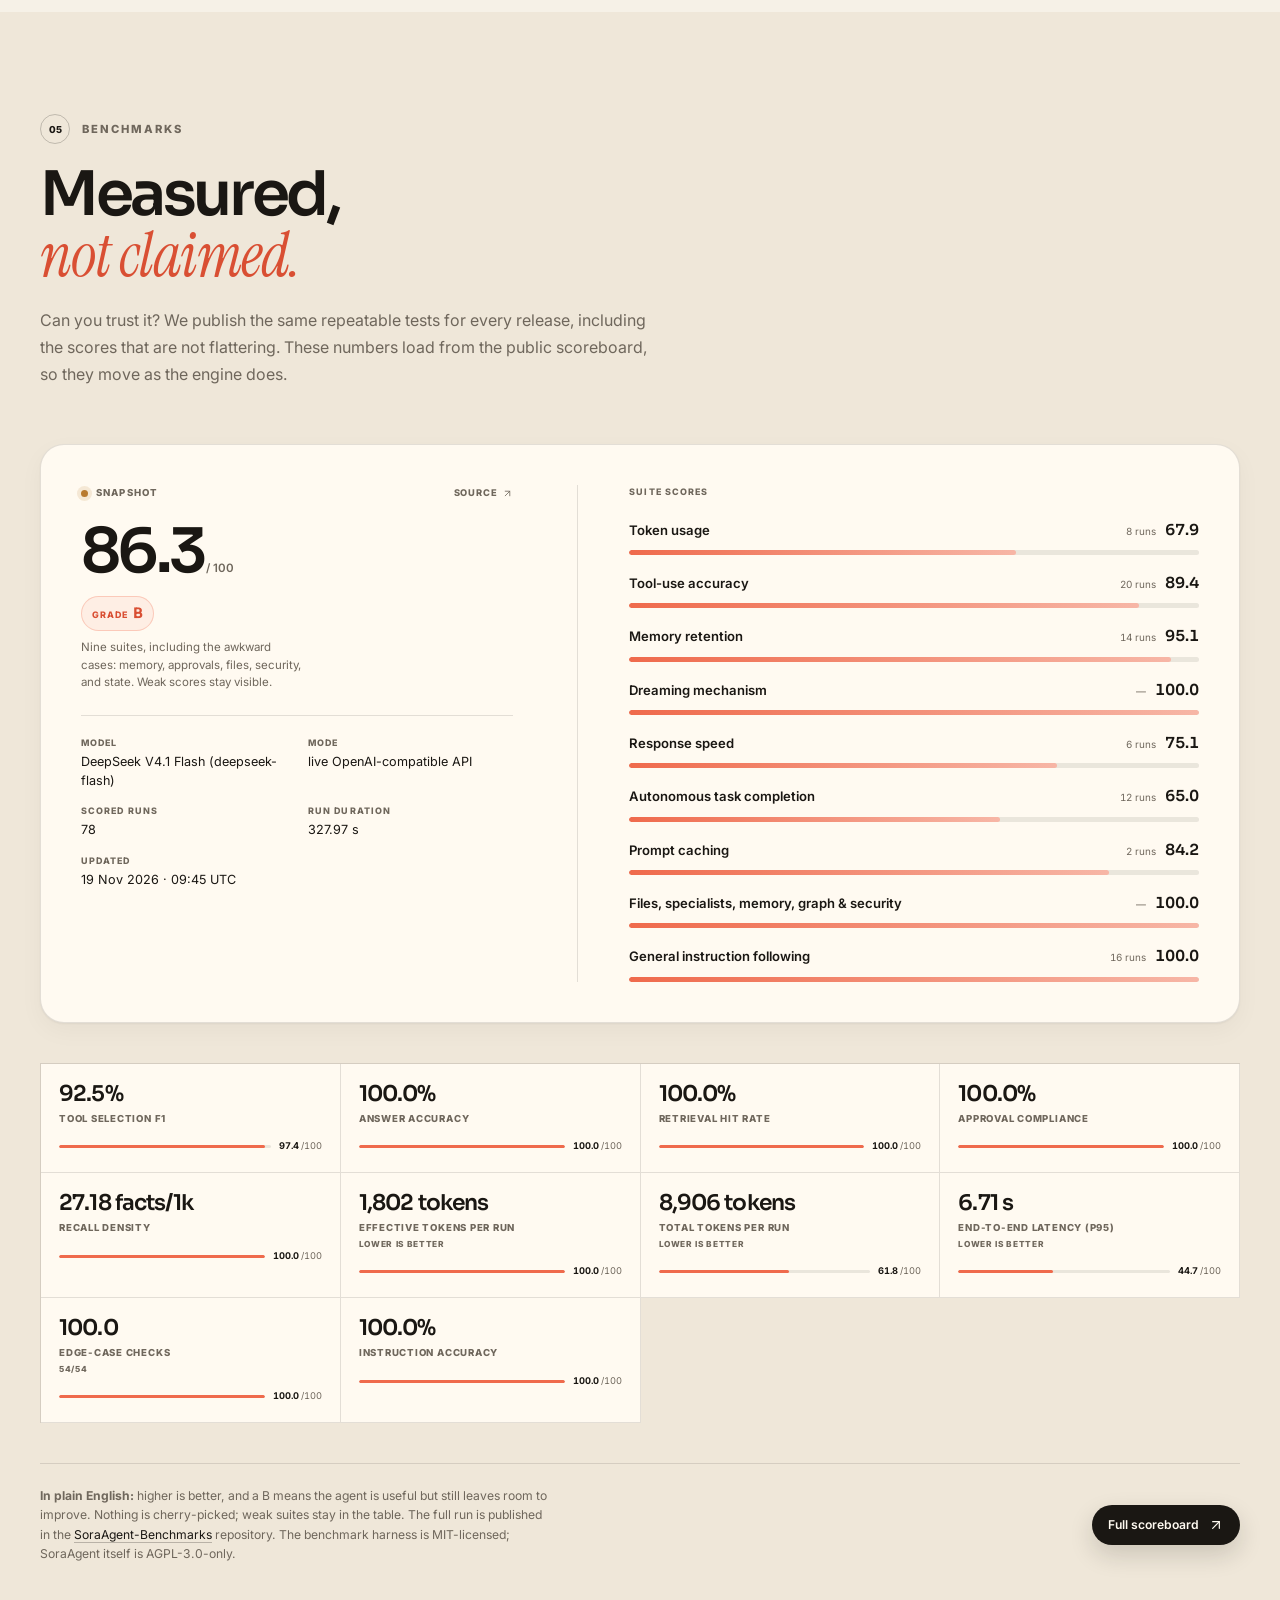
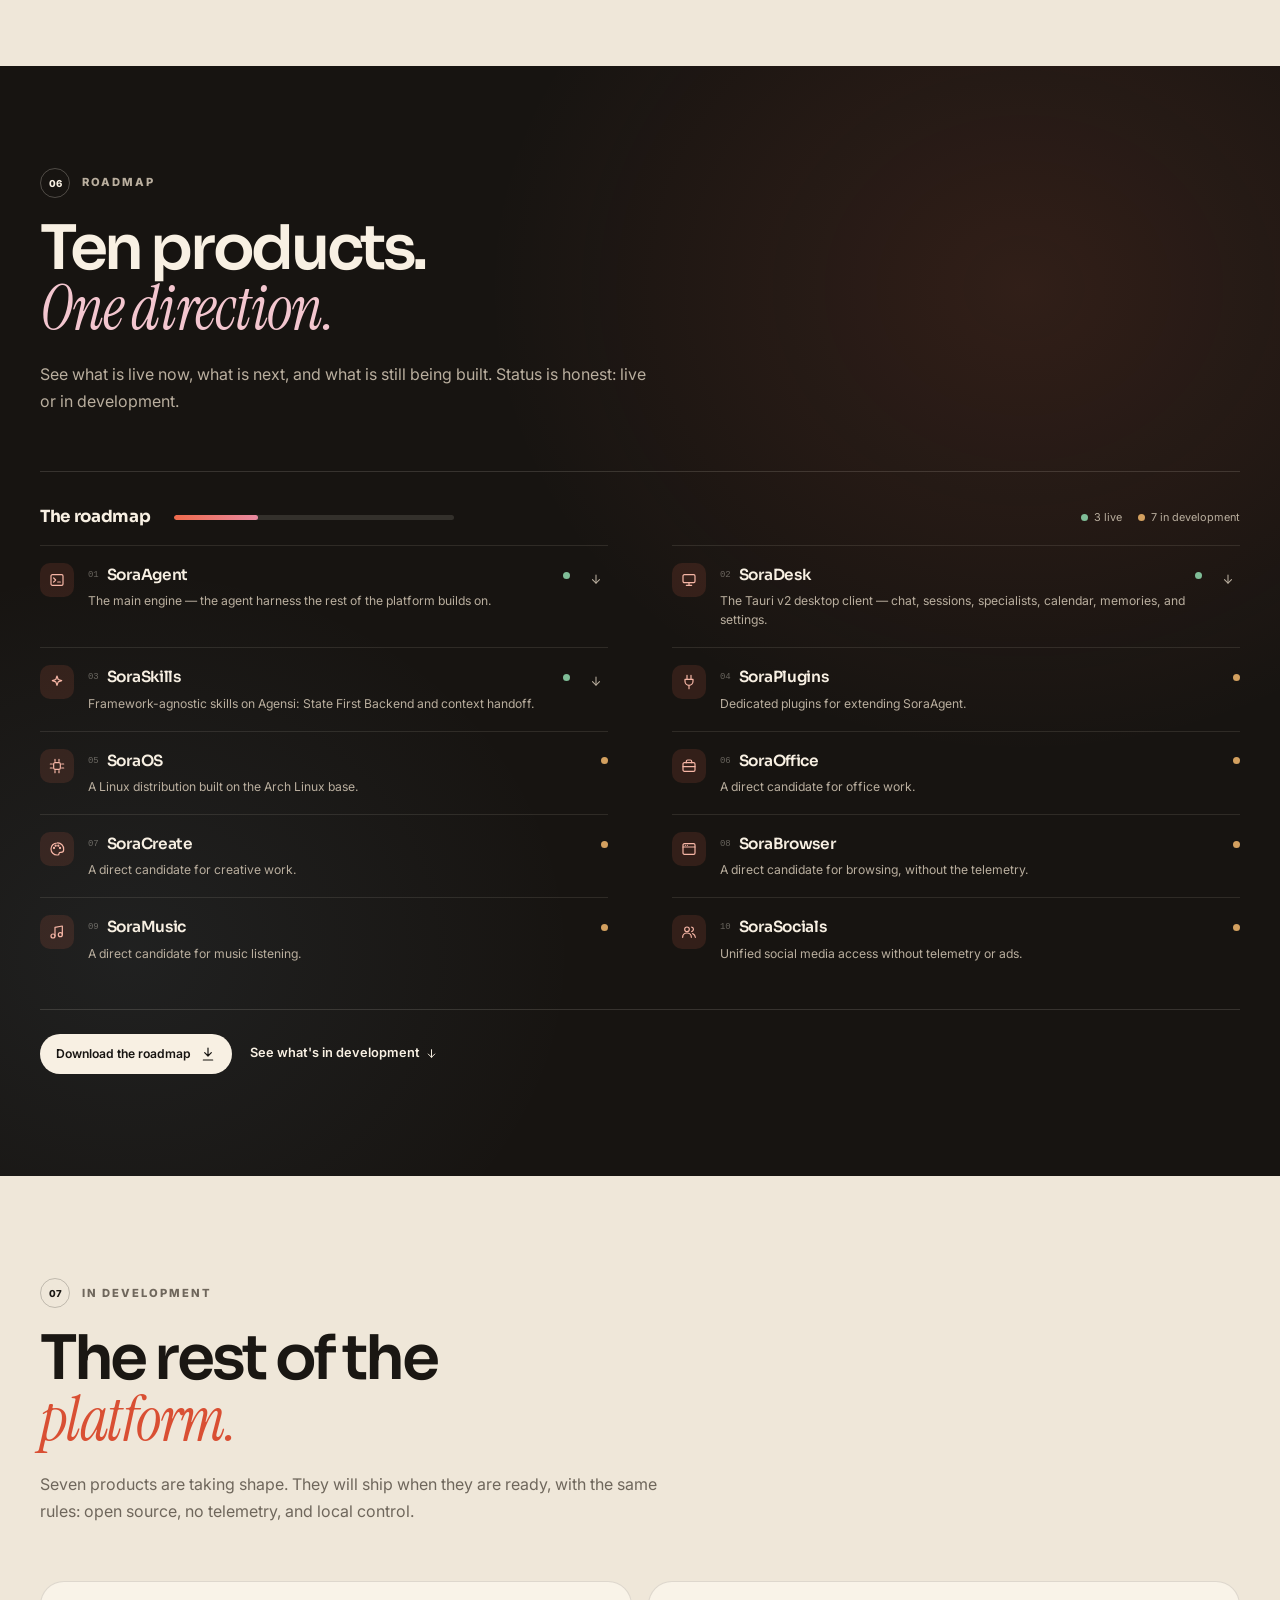
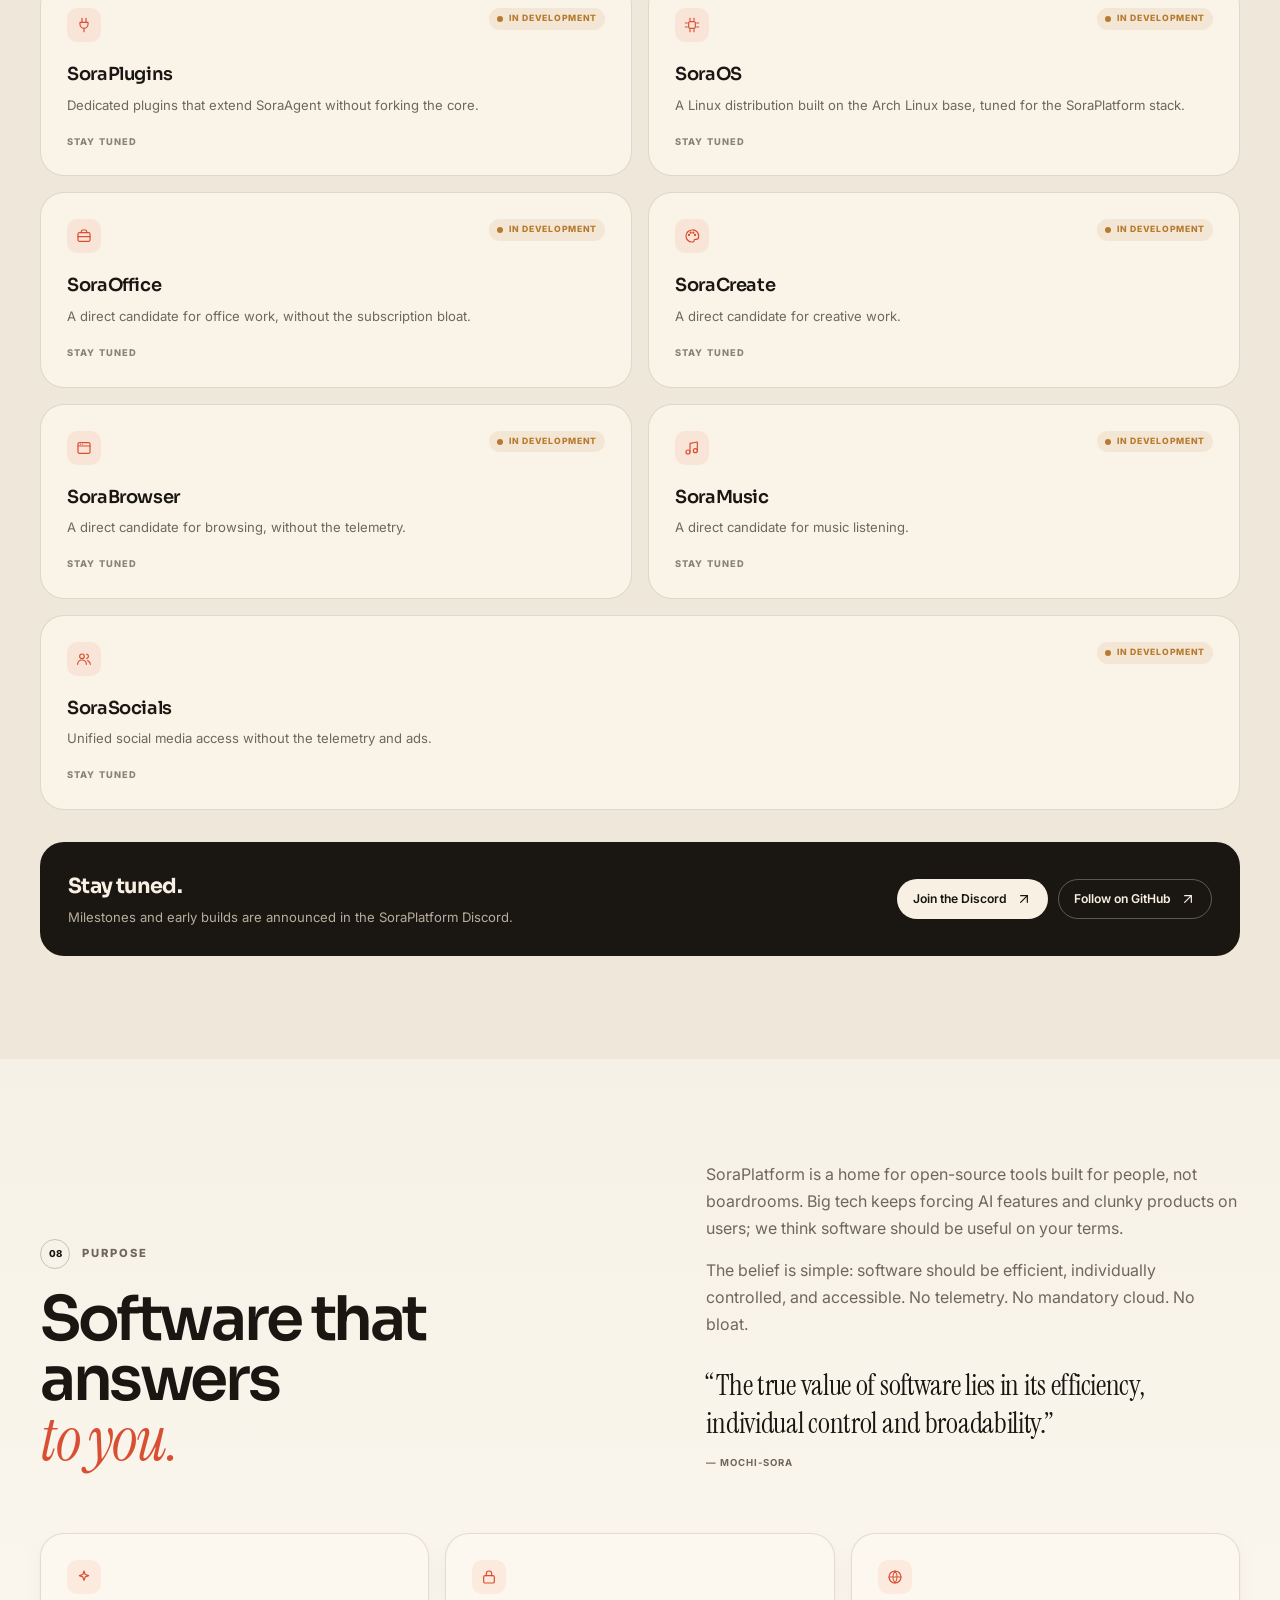
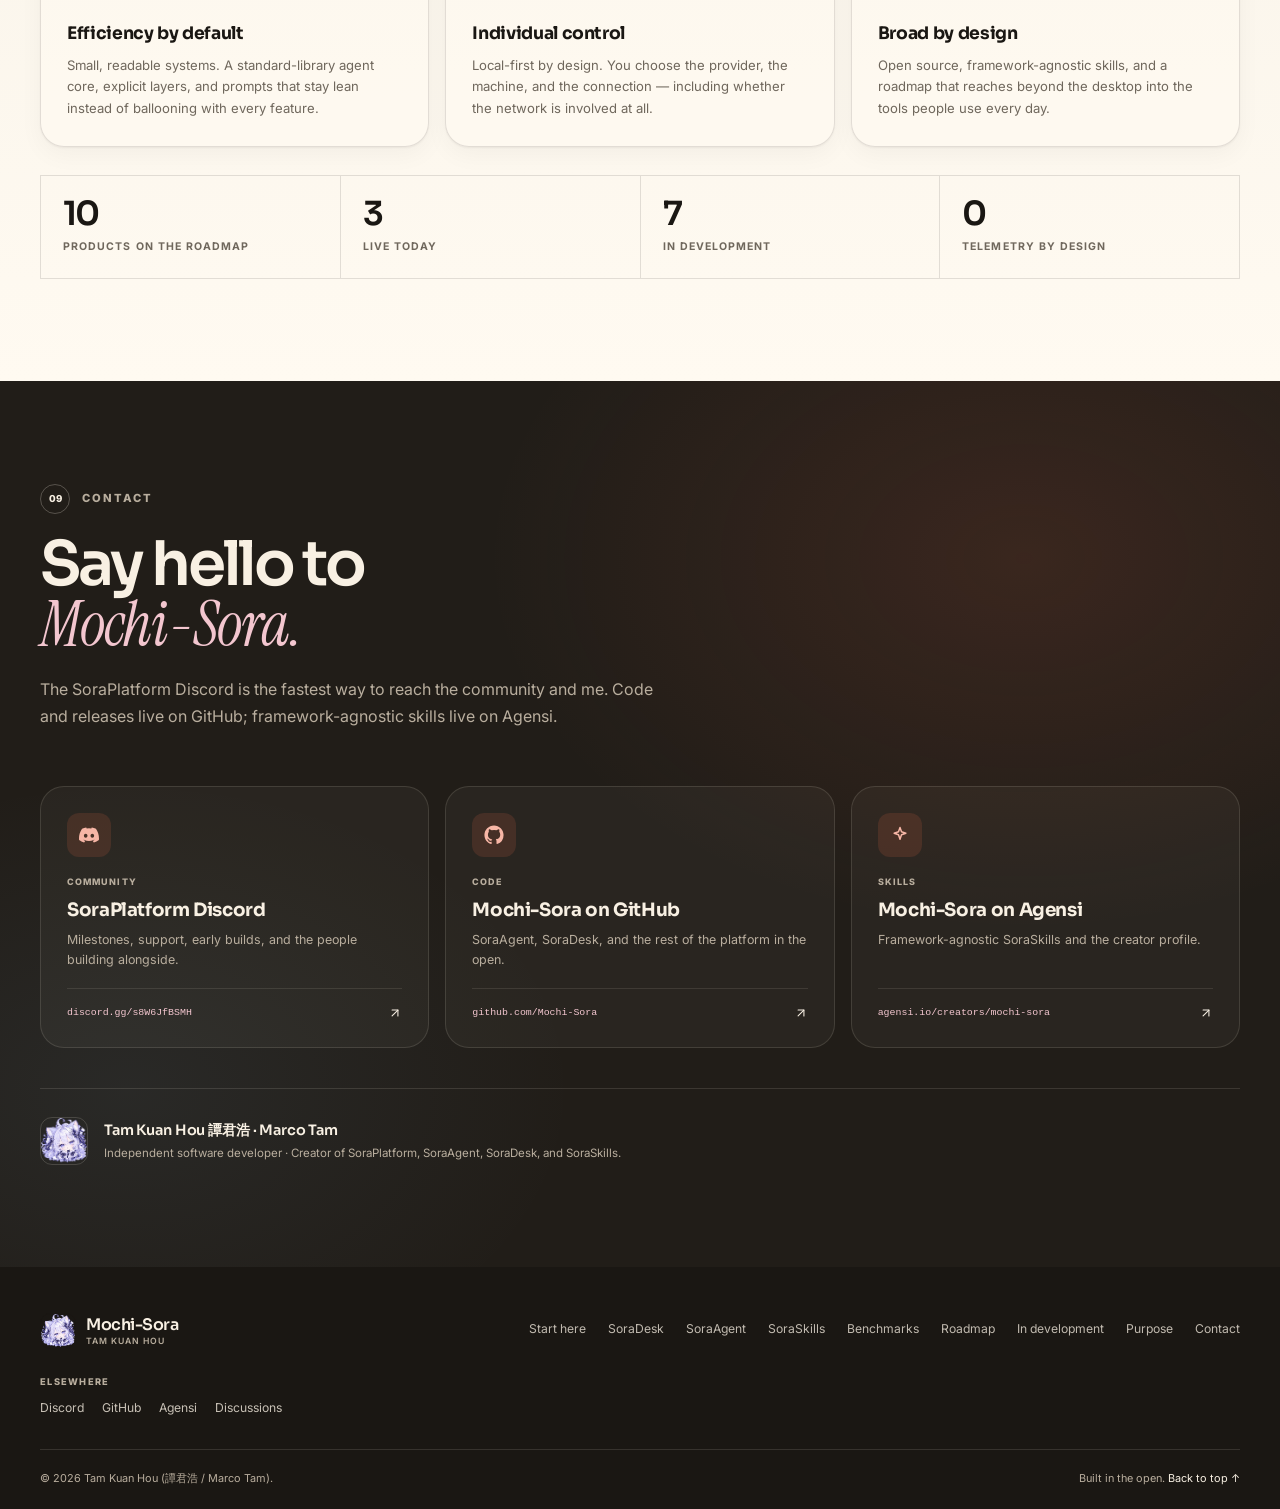
==== commit a2d9ebe2: "Publish SoraDesk 0.2.3 - Point the SoraDesk status line, preview, and facts at v0.2.3 - Fold the int" ====
--- a/index.html
+++ b/index.html
@@ -304,7 +304,7 @@
             <p class="section-label light reveal"><span>02</span> SoraDesk</p>
             <h2 class="section-title light reveal" id="desk-title"><span class="title-line">SoraAgent,</span> <em>on your desktop.</em></h2>
             <p class="section-lede light reveal">Download the app, connect your agent, and use chat, sessions, specialists, calendar, memories, and approvals from a native window. It works on your computer or over SSH to a server.</p>
-            <p class="desk-status-line reveal"><span class="status-dot live" role="img" aria-label="Live"></span> Live · v0.2.2 · signed updates, unsigned installers</p>
+            <p class="desk-status-line reveal"><span class="status-dot live" role="img" aria-label="Live"></span> Live · v0.2.3 · signed updates, unsigned installers</p>
             <div class="desk-actions reveal">
               <a class="btn btn-light btn-small" href="https://github.com/Mochi-Sora/SoraDesk/releases/latest" target="_blank" rel="noopener noreferrer">Download SoraDesk <svg class="icon" aria-hidden="true"><use href="#i-arrow-up-right"></use></svg></a>
               <a class="text-link light" href="https://github.com/Mochi-Sora/SoraDesk" target="_blank" rel="noopener noreferrer">View repository <svg class="icon" aria-hidden="true"><use href="#i-arrow-up-right"></use></svg></a>
@@ -331,7 +331,7 @@
                     <span>Memories</span>
                     <span>Settings</span>
                   </nav>
-                  <div class="desk-sidebar-foot">v0.2.2 · AGPL-3.0</div>
+                  <div class="desk-sidebar-foot">v0.2.3 · AGPL-3.0</div>
                 </aside>
                 <div class="desk-main" aria-hidden="true">
                   <div class="desk-chat-head"><strong>Trip planning</strong><span>1 session</span></div>
@@ -388,7 +388,7 @@
           </div>
           <div class="flagship-fact">
             <h3>Status</h3>
-            <p>v0.2.2 is the latest published build, released against the frozen v1 protocol. The current <code>main</code> adds an interface polish pass: clean truncation for long session and profile names, approvals scoped to the active turn, and a balanced Memories grid. It requires SoraAgent 0.3.0+ and the matching <code>sora-desktop</code> bridge. Updater artifacts are signed; the macOS and Windows installers are not yet code-signed, so first launch may show a Gatekeeper or SmartScreen warning.</p>
+            <p>v0.2.3 is the latest published build, released against the frozen v1 protocol. It ships an interface polish pass: clean truncation for long session and profile names, approvals scoped to the active turn, and a balanced Memories grid. It requires SoraAgent 0.3.0+ and the matching <code>sora-desktop</code> bridge. Updater artifacts are signed; the macOS and Windows installers are not yet code-signed, so first launch may show a Gatekeeper or SmartScreen warning.</p>
           </div>
         </div>
       </div>
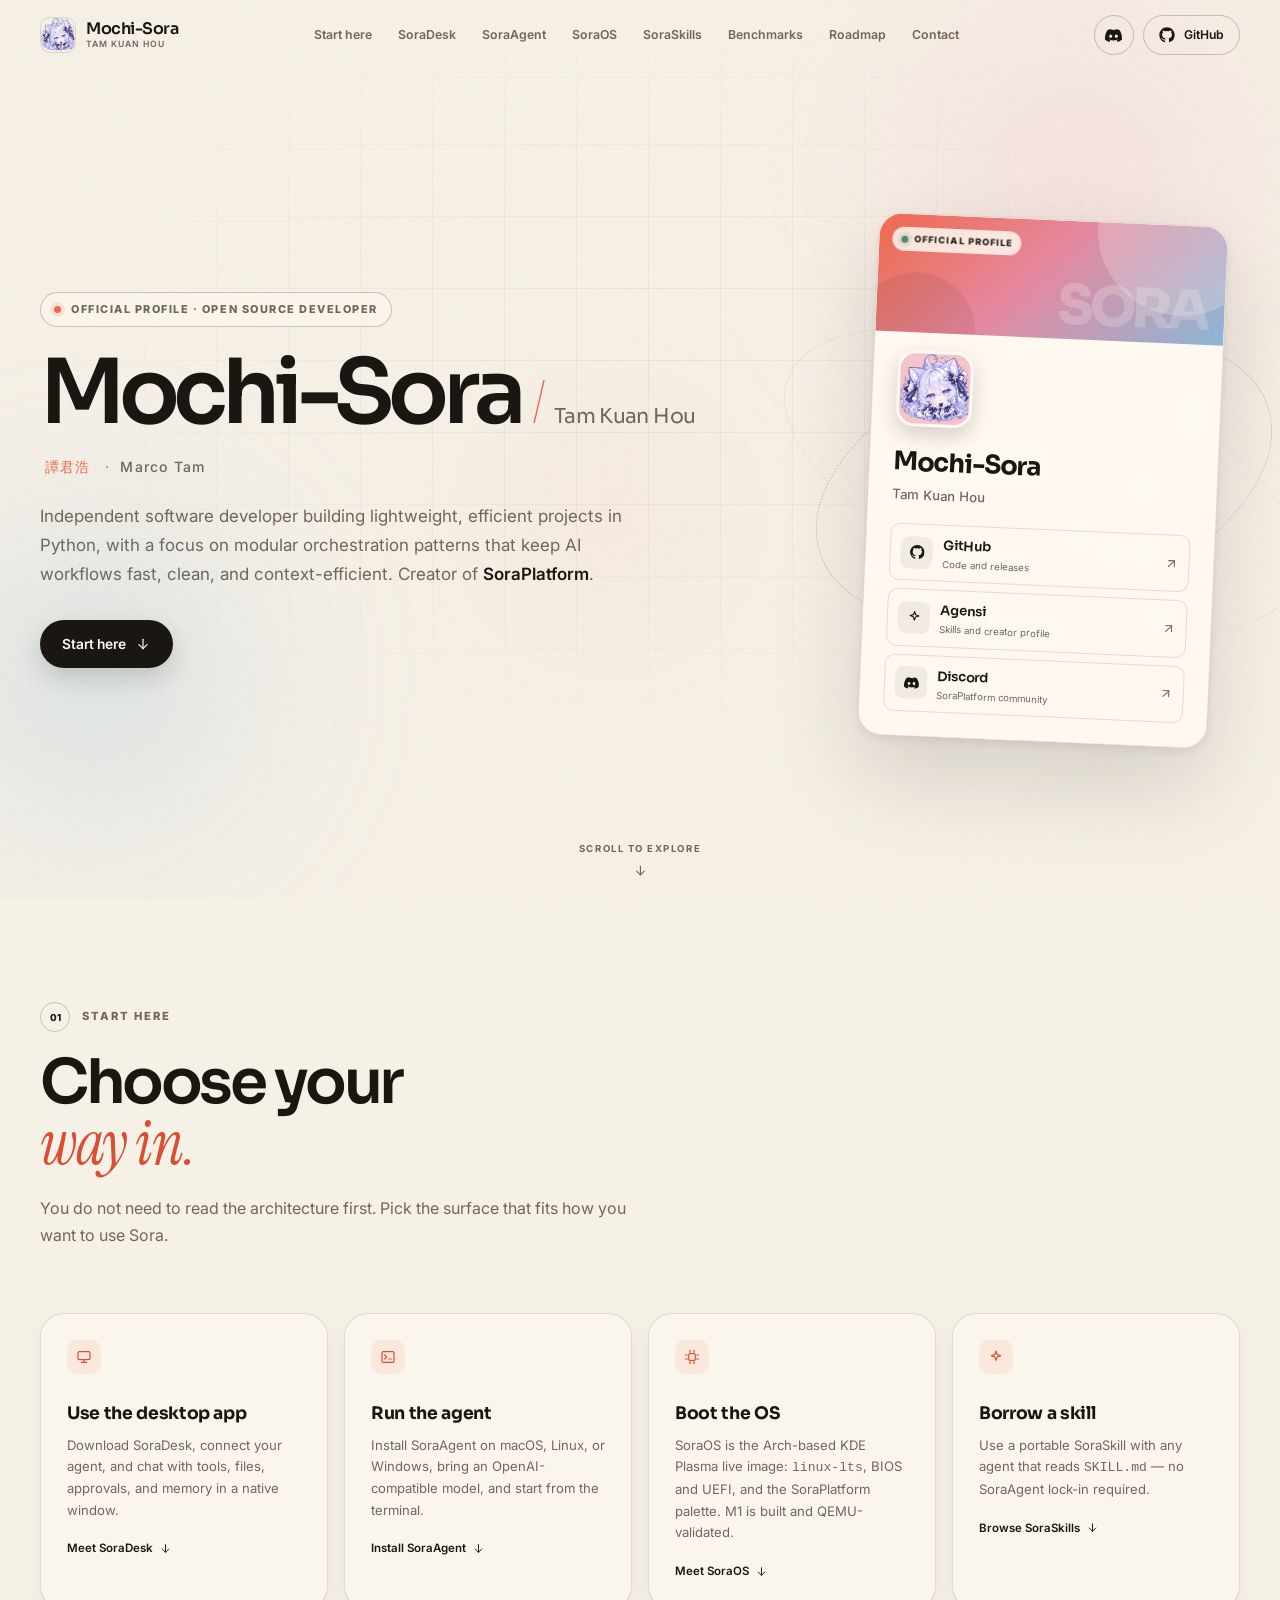
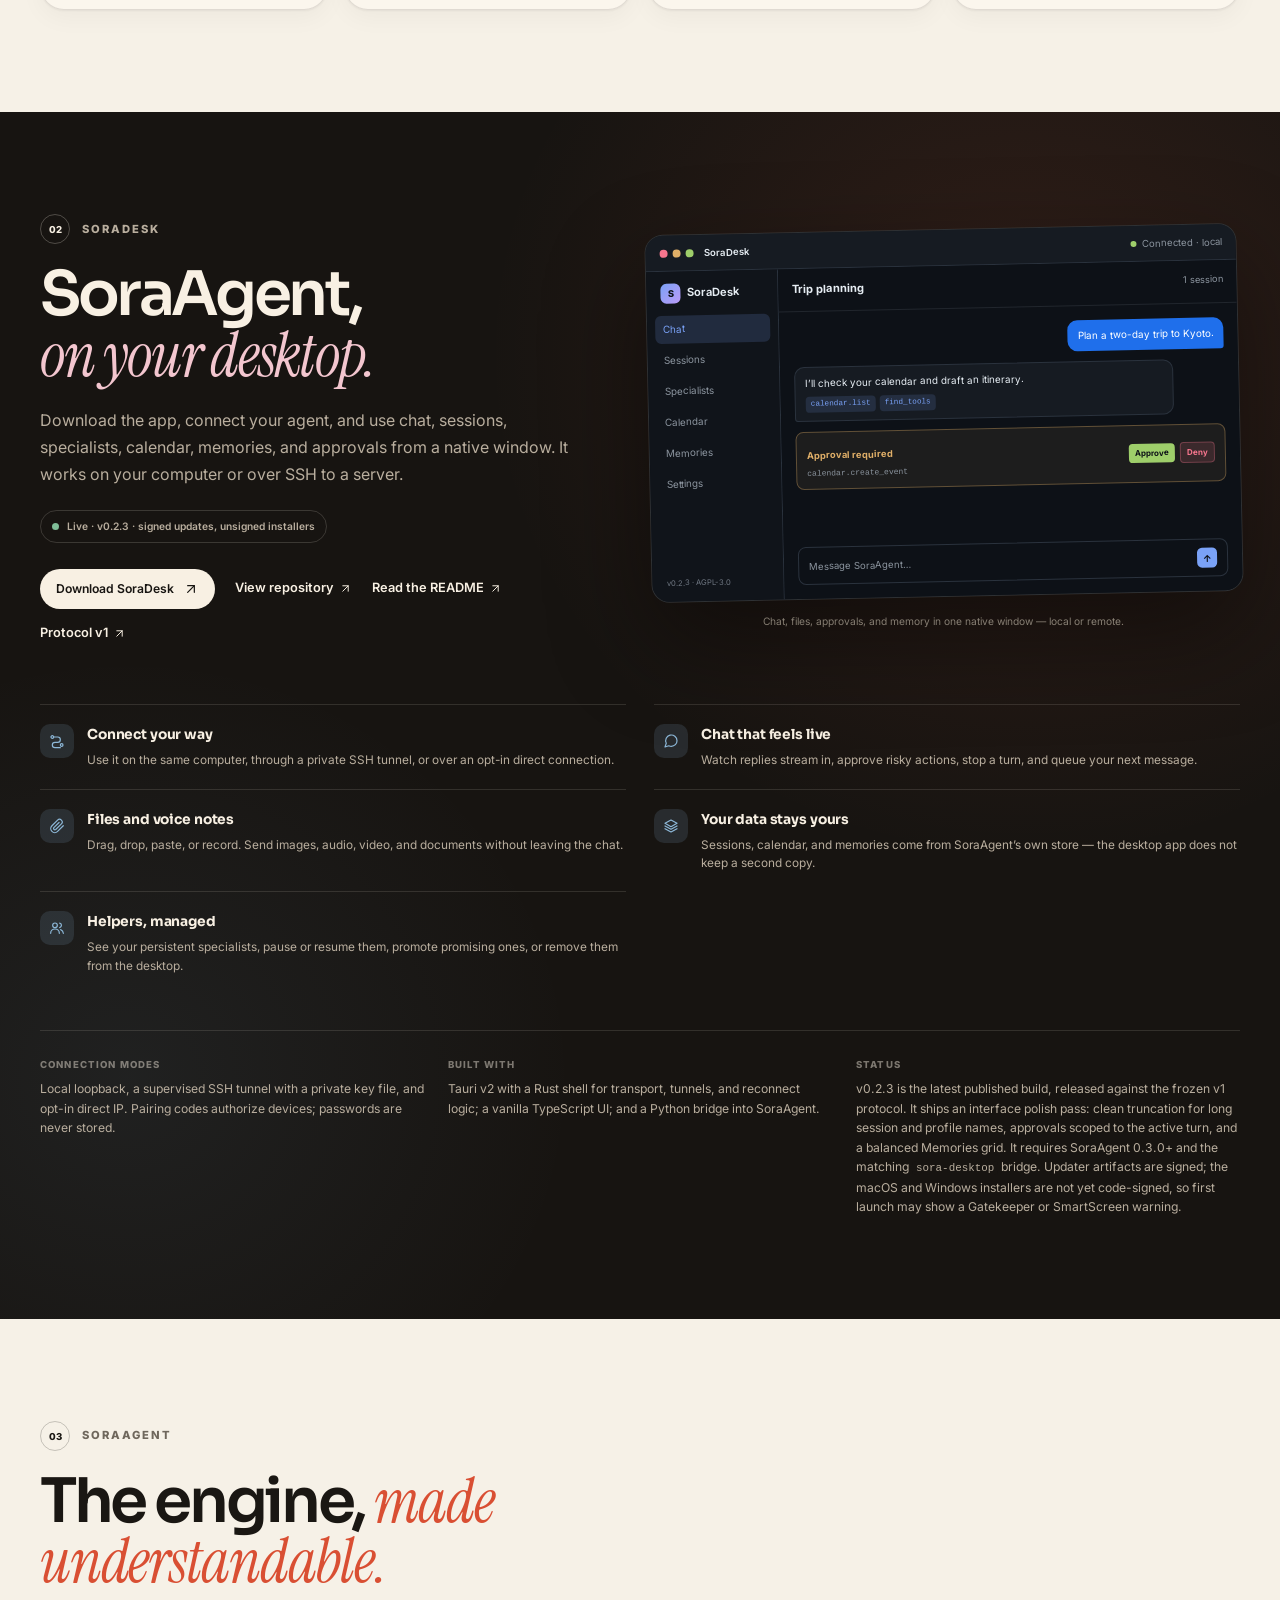
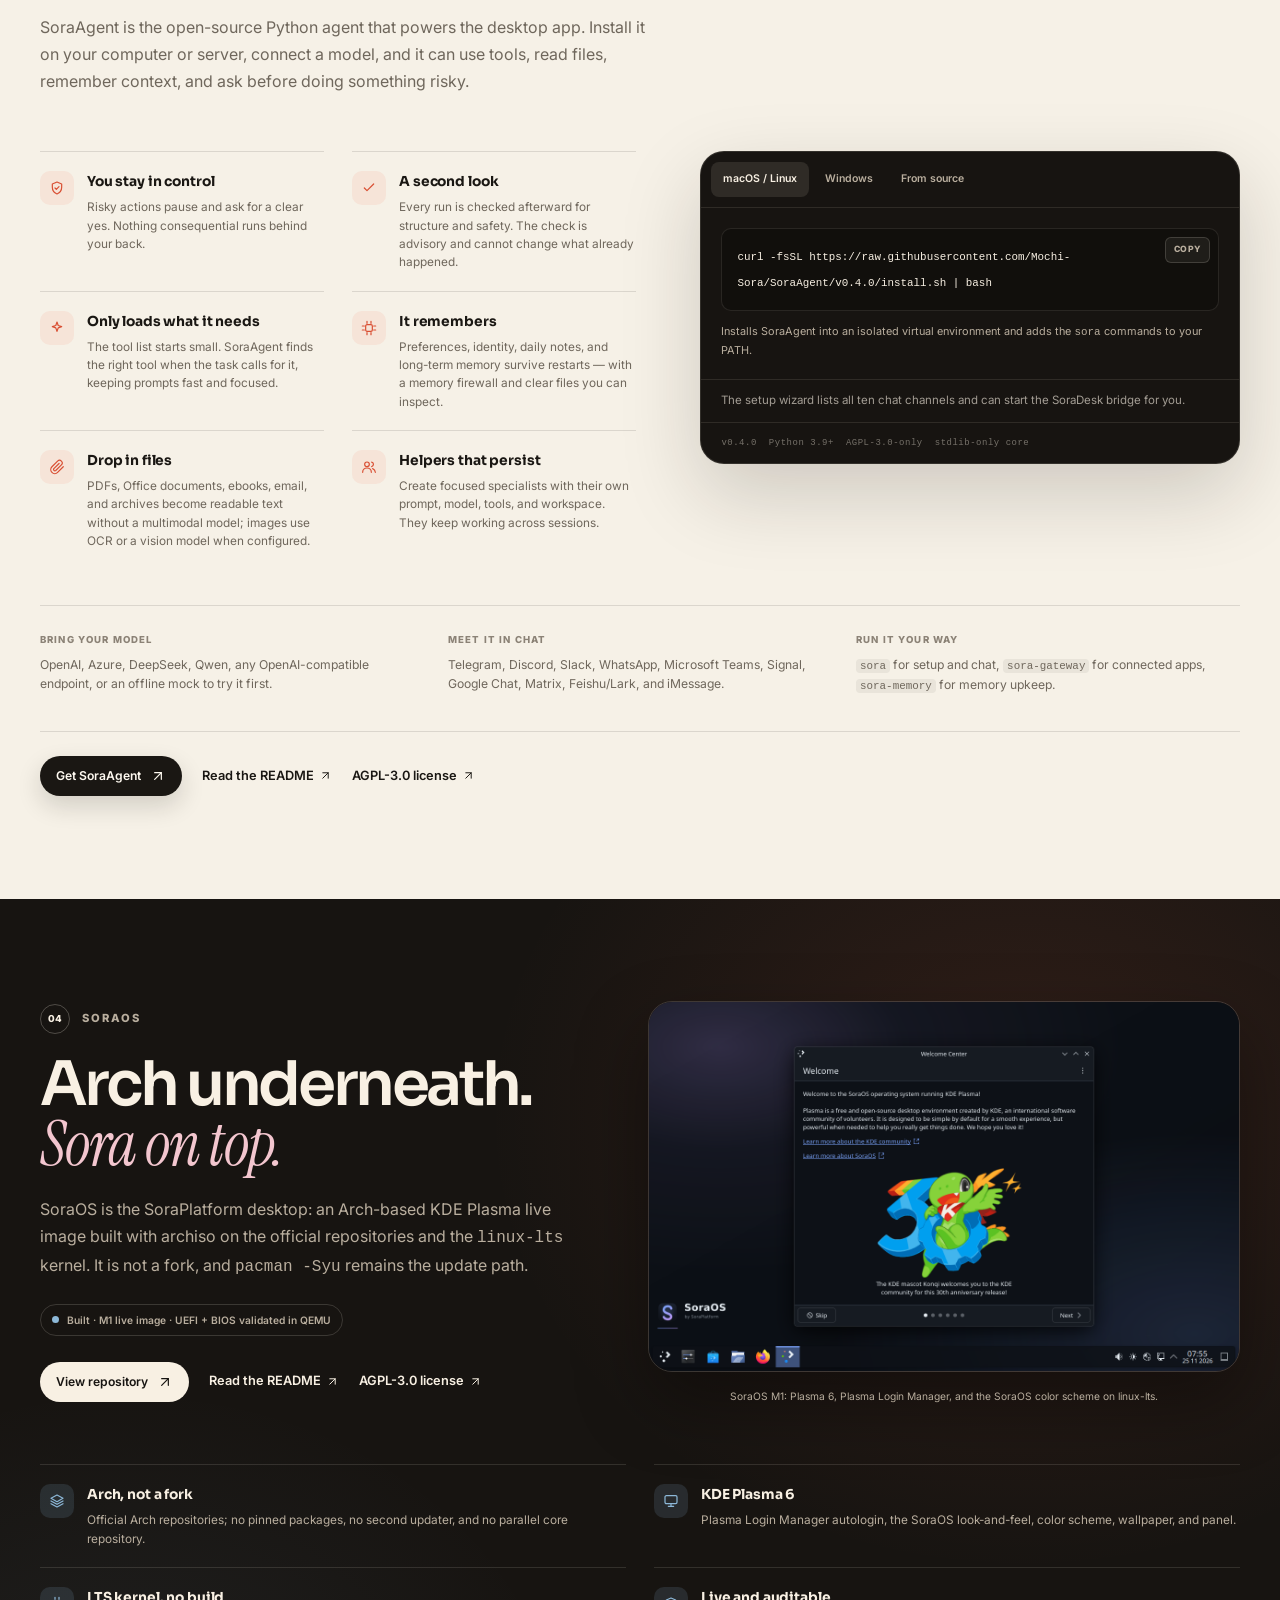
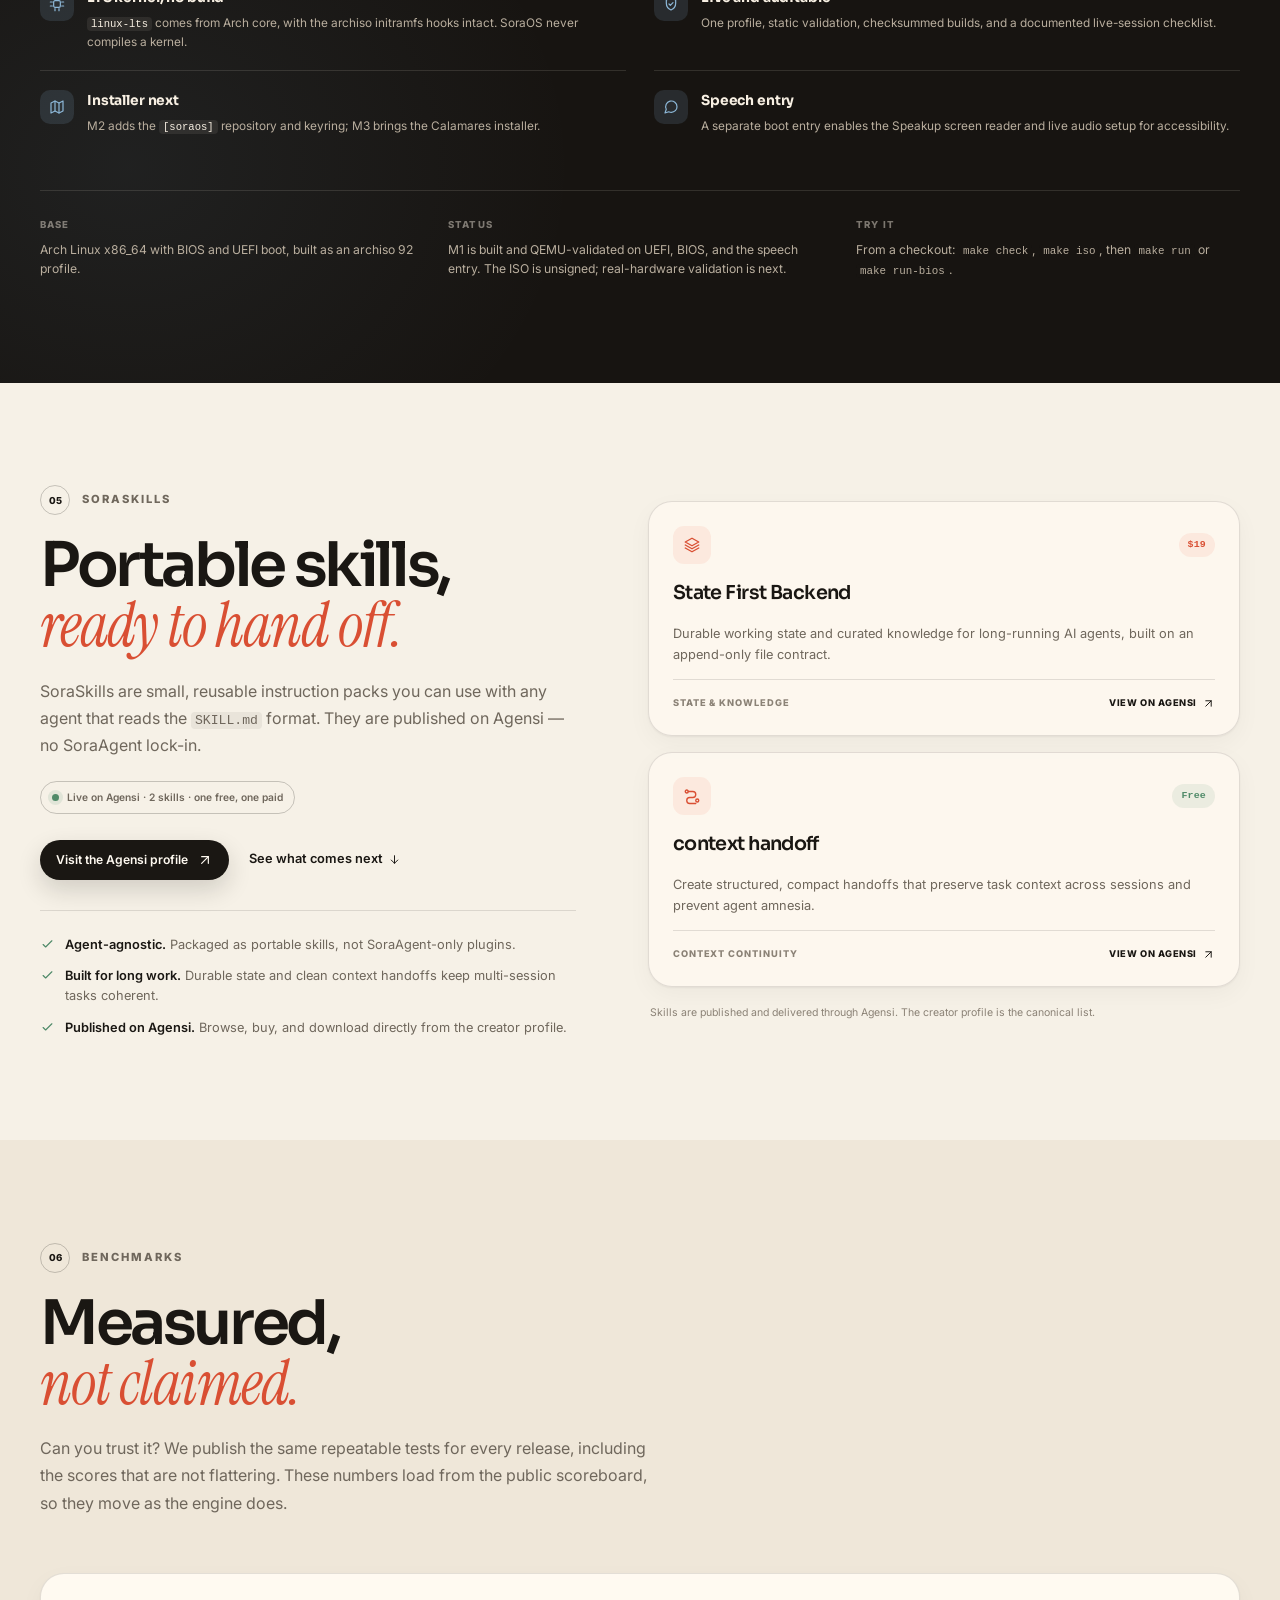
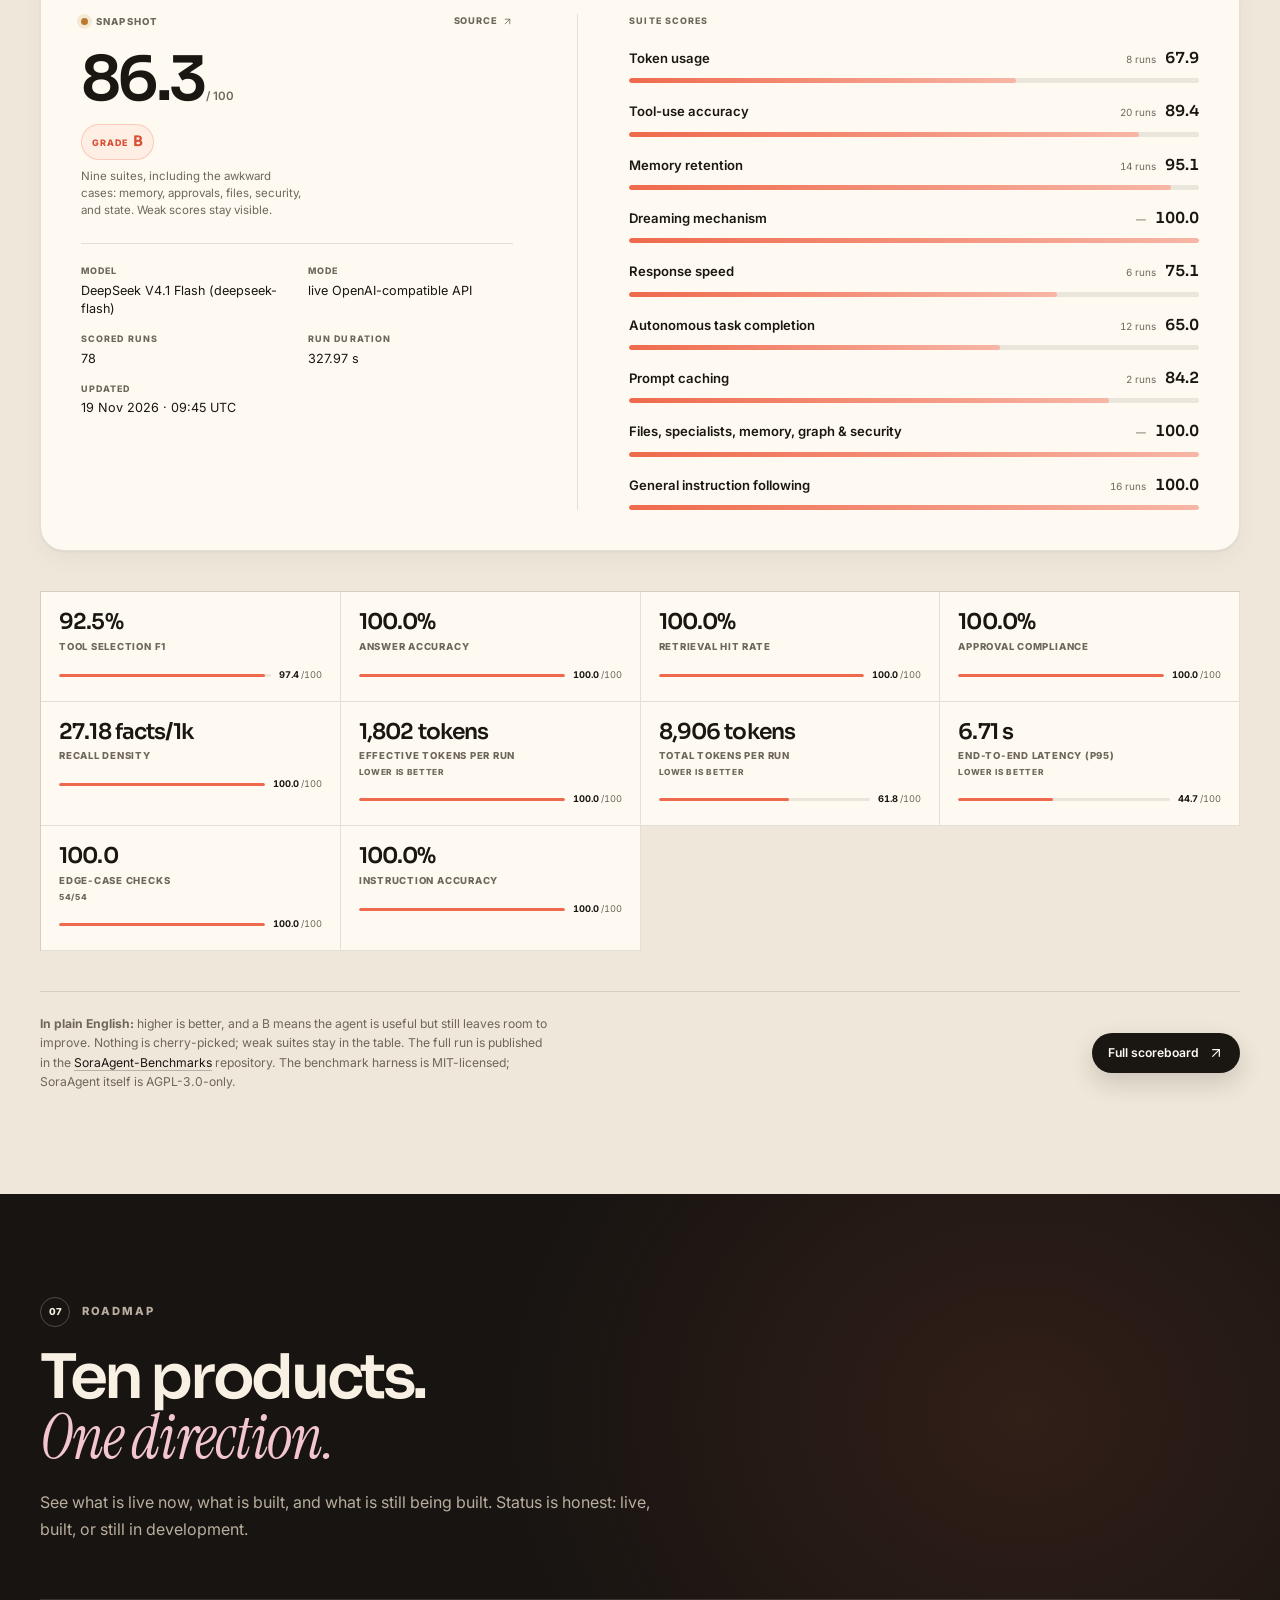
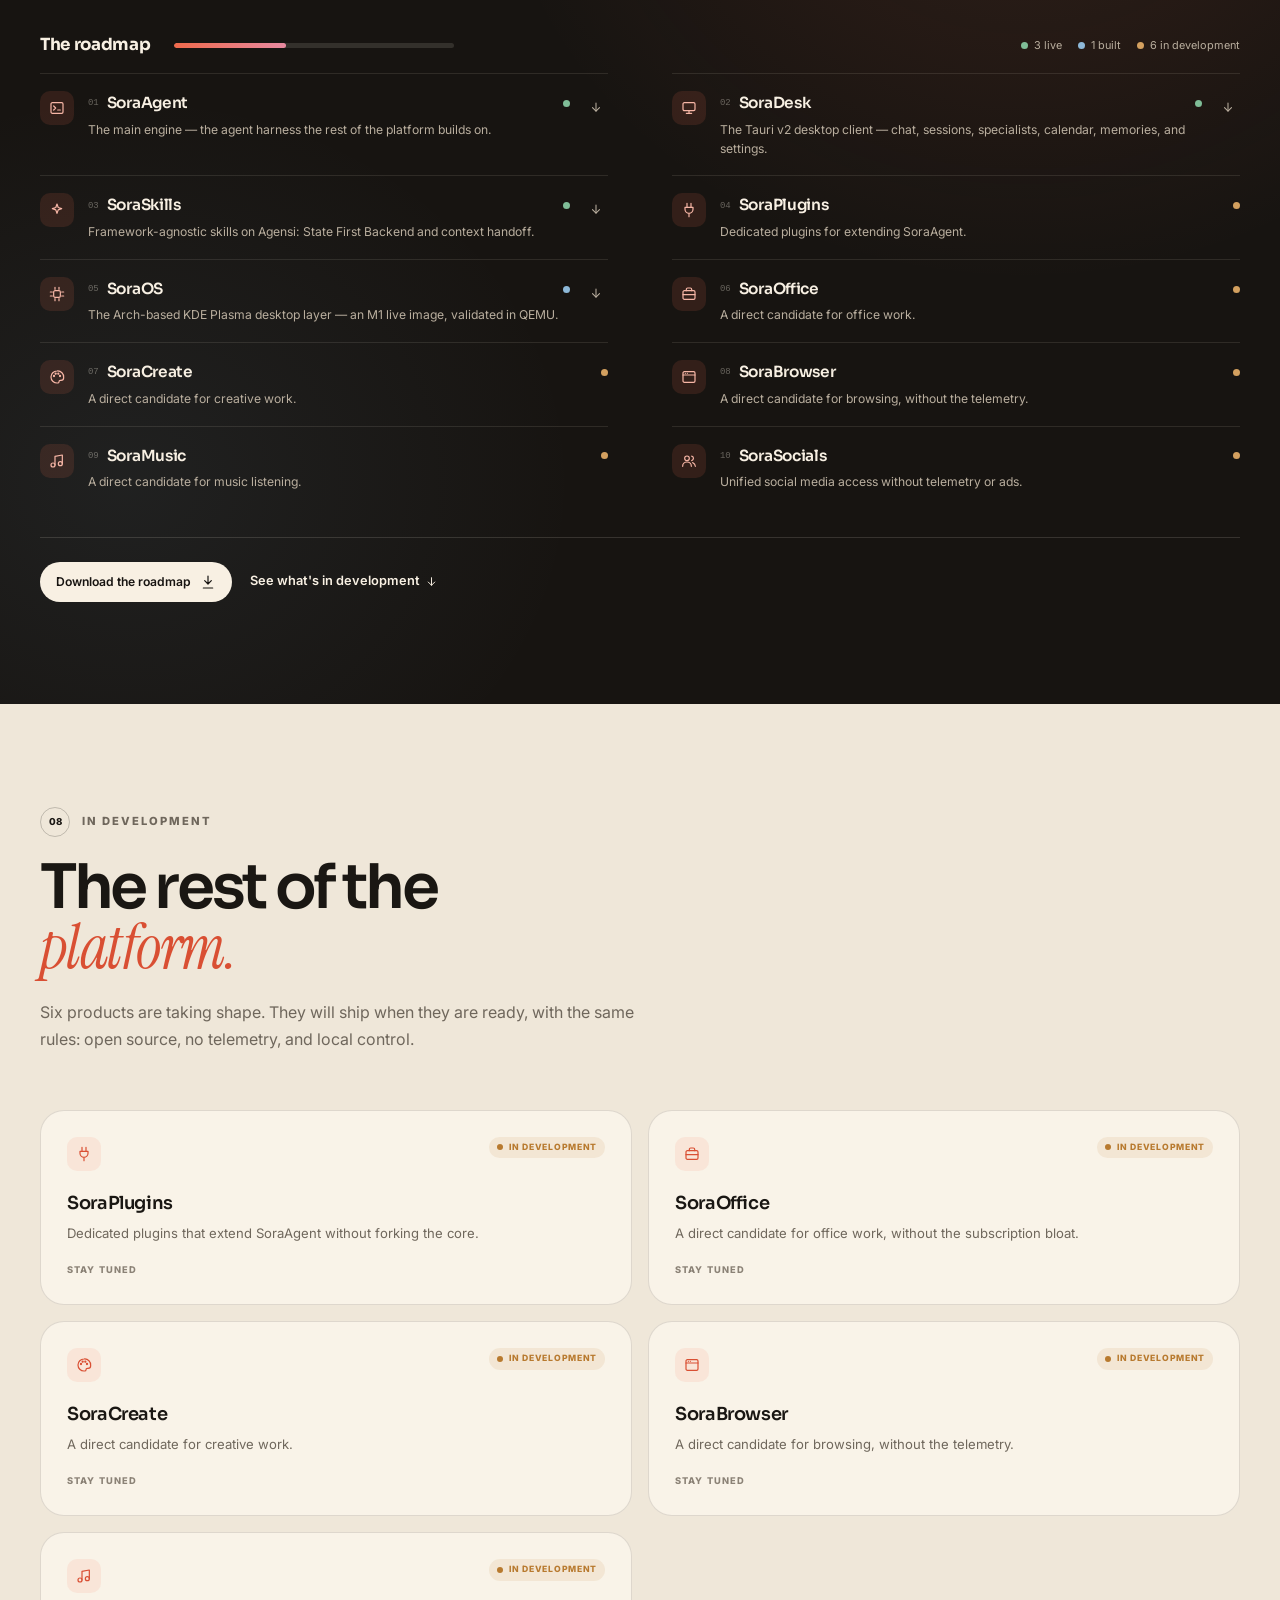
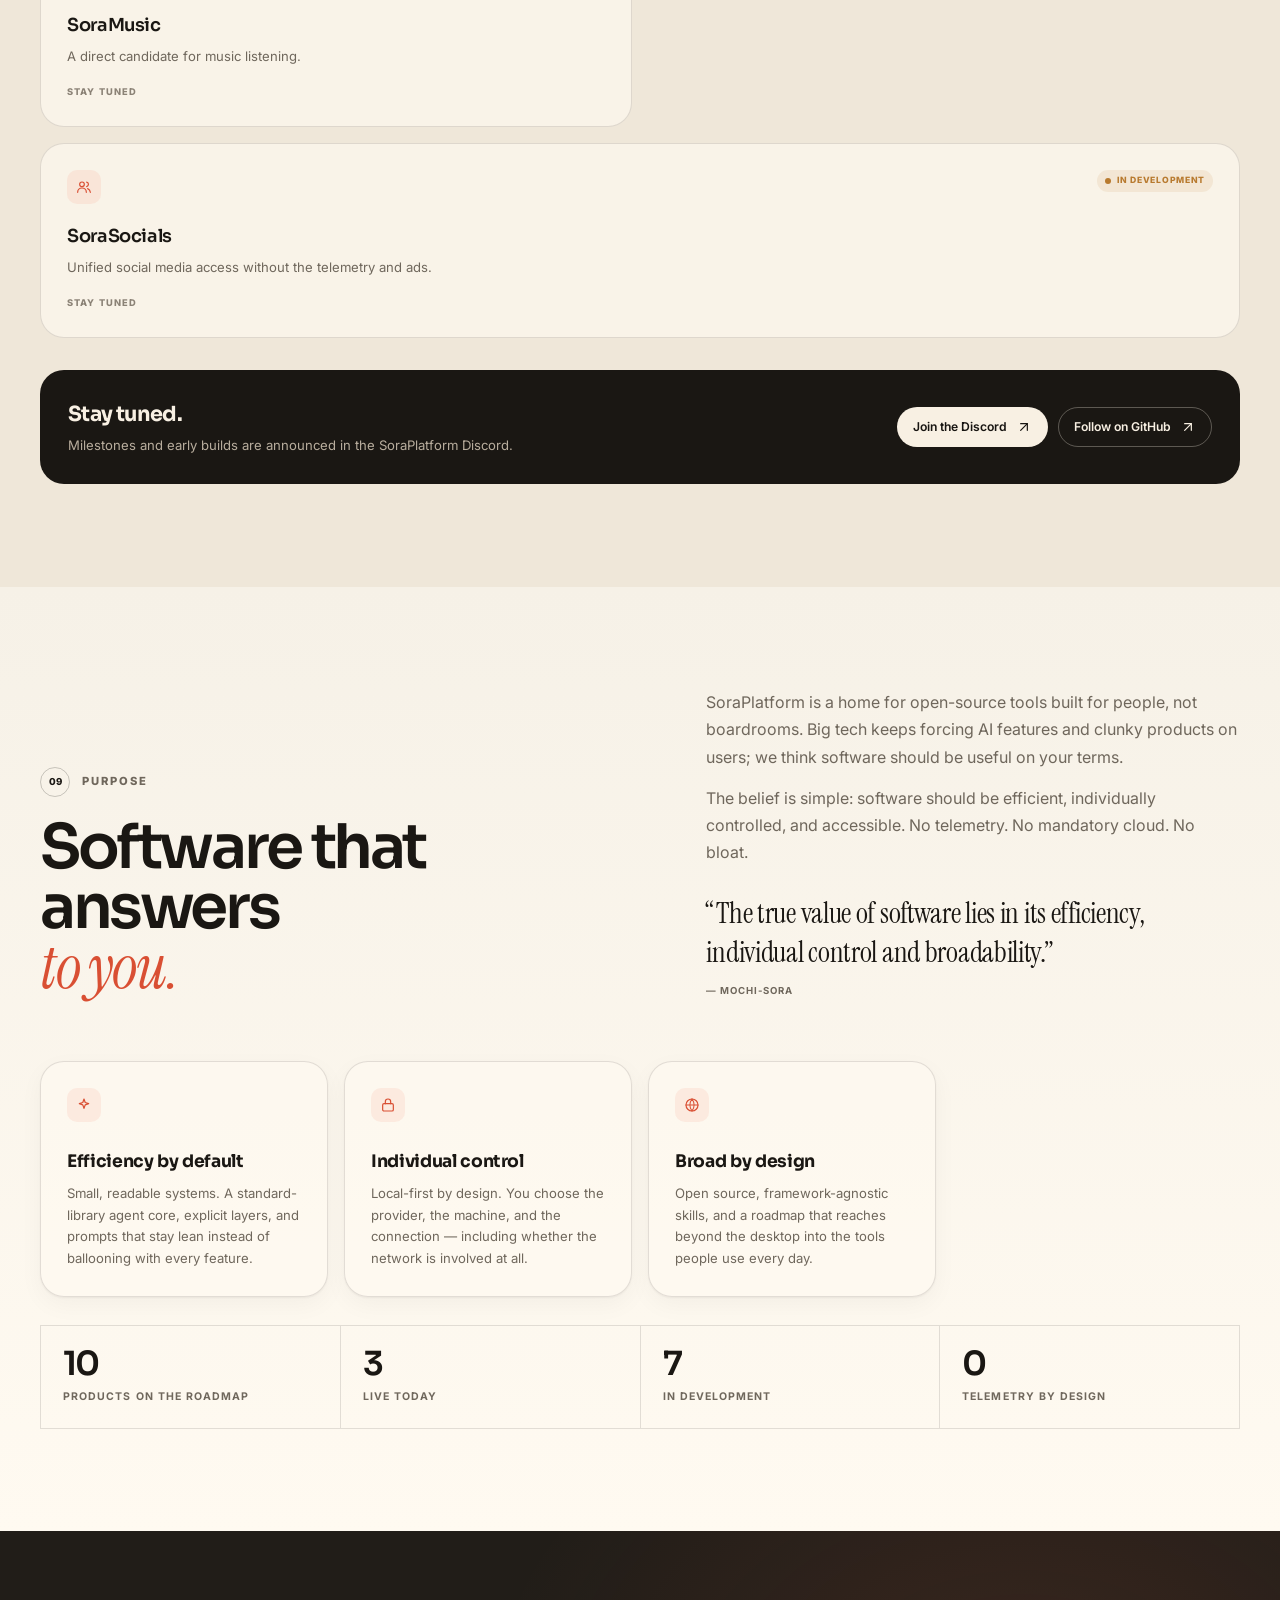
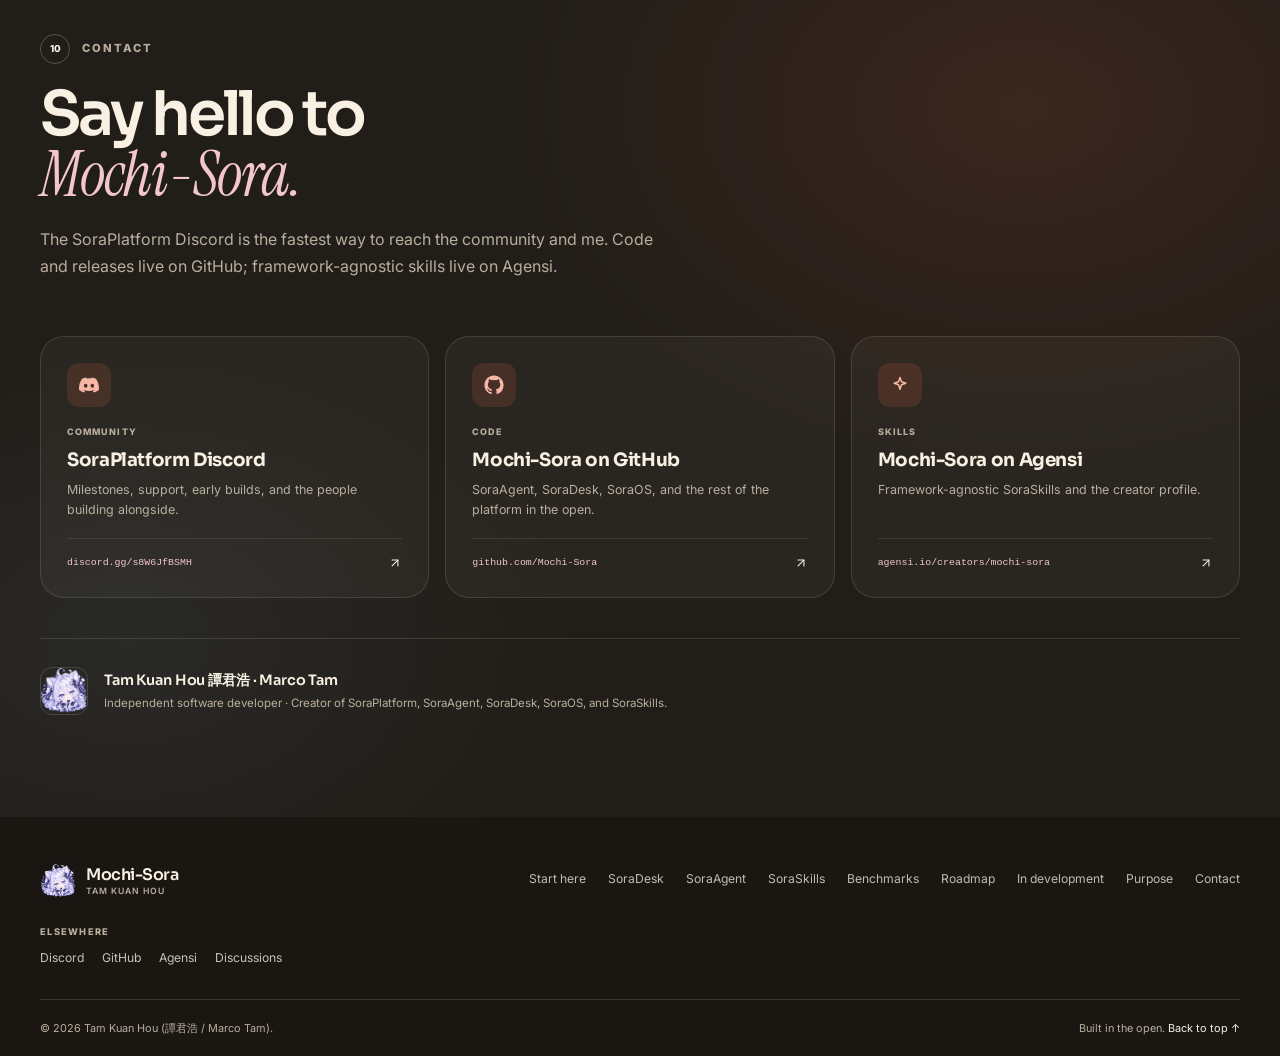
==== commit ee9ff7da: "Add SoraOS to the site and refresh product status - add the SoraOS section, fourth start path, navig" ====
--- a/index.html
+++ b/index.html
@@ -3,23 +3,23 @@
 <head>
   <meta charset="utf-8">
   <meta name="viewport" content="width=device-width, initial-scale=1">
-  <title>Mochi-Sora — Tam Kuan Hou | SoraPlatform, SoraAgent, SoraDesk &amp; SoraSkills</title>
-  <meta name="description" content="The official website of Tam Kuan Hou (譚君浩 / Marco Tam), known as Mochi-Sora — independent software developer and creator of SoraPlatform. Explore the ten-product roadmap, the live benchmark scoreboard, the purpose, the SoraAgent engine, the SoraDesk desktop client, and SoraSkills on Agensi.">
+  <title>Mochi-Sora — Tam Kuan Hou | SoraPlatform, SoraOS, SoraAgent, SoraDesk &amp; SoraSkills</title>
+  <meta name="description" content="The official website of Tam Kuan Hou (譚君浩 / Marco Tam), known as Mochi-Sora — independent software developer and creator of SoraPlatform. Explore the ten-product roadmap, the live benchmark scoreboard, the purpose, the SoraOS Arch-based desktop, the SoraAgent engine, the SoraDesk desktop client, and SoraSkills on Agensi.">
   <meta name="author" content="Tam Kuan Hou (Mochi-Sora)">
   <meta name="theme-color" content="#f6f1e7">
   <meta name="robots" content="index, follow">
 
   <meta property="og:type" content="website">
   <meta property="og:site_name" content="Mochi-Sora — Official Website">
-  <meta property="og:title" content="Mochi-Sora — Tam Kuan Hou | SoraPlatform, SoraAgent, SoraDesk &amp; SoraSkills">
-  <meta property="og:description" content="Open-source, independent software built against telemetry and bloat. Meet SoraPlatform, the SoraAgent engine, the SoraDesk desktop client, framework-agnostic SoraSkills on Agensi, and the live benchmark scoreboard.">
-  <meta property="og:image" content="https://mochi-sora.github.io/SoraOfficialWebsite/assets/img/og-cover.png">
+  <meta property="og:title" content="Mochi-Sora — Tam Kuan Hou | SoraPlatform, SoraOS, SoraAgent, SoraDesk &amp; SoraSkills">
+  <meta property="og:description" content="Open-source, independent software built against telemetry and bloat. Meet SoraPlatform, the SoraOS Arch-based desktop, the SoraAgent engine, the SoraDesk desktop client, framework-agnostic SoraSkills on Agensi, and the live benchmark scoreboard.">
+  <meta property="og:image" content="https://mochi-sora.github.io/SoraOfficialWebsite/assets/img/og-cover.png?v=20261125">
   <meta name="twitter:card" content="summary_large_image">
   <meta name="twitter:title" content="Mochi-Sora — Tam Kuan Hou">
-  <meta name="twitter:description" content="Open-source, independent software built against telemetry and bloat. Creator of SoraPlatform, SoraAgent, SoraDesk, and SoraSkills — with every release scored in public.">
-  <meta name="twitter:image" content="https://mochi-sora.github.io/SoraOfficialWebsite/assets/img/og-cover.png">
-
-  <link rel="icon" href="assets/img/favicon.svg" type="image/svg+xml">
+  <meta name="twitter:description" content="Open-source, independent software built against telemetry and bloat. Creator of SoraPlatform, SoraAgent, SoraDesk, SoraOS, and SoraSkills — with every release scored in public.">
+  <meta name="twitter:image" content="https://mochi-sora.github.io/SoraOfficialWebsite/assets/img/og-cover.png?v=20261125">
+
+  <link rel="icon" href="assets/img/favicon.svg?v=20261125" type="image/svg+xml">
   <link rel="preload" href="assets/fonts/Sora.woff2" as="font" type="font/woff2" crossorigin>
   <link rel="preload" href="assets/fonts/Inter.woff2" as="font" type="font/woff2" crossorigin>
   <link rel="preconnect" href="https://raw.githubusercontent.com" crossorigin>
@@ -36,13 +36,13 @@
         "name": "Tam Kuan Hou",
         "alternateName": ["Mochi-Sora", "Marco Tam", "譚君浩"],
         "jobTitle": "Independent Software Developer",
-        "description": "Independent software developer building lightweight, efficient projects in Python. Creator of SoraPlatform, SoraAgent, SoraDesk, and SoraSkills.",
+        "description": "Independent software developer building lightweight, efficient projects in Python. Creator of SoraPlatform, SoraAgent, SoraDesk, SoraOS, and SoraSkills.",
         "url": "https://github.com/Mochi-Sora",
         "sameAs": [
           "https://github.com/Mochi-Sora",
           "https://www.agensi.io/creators/mochi-sora"
         ],
-        "knowsAbout": ["Python", "AI agents", "Open-source software", "Agent orchestration", "Modular tooling", "Developer tooling", "Tauri"]
+        "knowsAbout": ["Python", "AI agents", "Open-source software", "Agent orchestration", "Modular tooling", "Developer tooling", "Tauri", "Arch Linux", "Linux distributions", "KDE Plasma"]
       },
       {
         "@type": "Organization",
@@ -71,6 +71,17 @@
         "operatingSystem": "macOS, Linux, Windows",
         "description": "A Tauri v2 desktop client for SoraAgent with local, SSH, and direct-IP connections.",
         "url": "https://github.com/Mochi-Sora/SoraDesk",
+        "license": "https://www.gnu.org/licenses/agpl-3.0.html",
+        "author": { "@id": "#person" }
+      },
+      {
+        "@type": "SoftwareApplication",
+        "@id": "#soraos",
+        "name": "SoraOS",
+        "applicationCategory": "OperatingSystem",
+        "operatingSystem": "Arch Linux",
+        "description": "An Arch-based KDE Plasma desktop built as an archiso layer on linux-lts. M1 is built and QEMU-validated.",
+        "url": "https://github.com/Mochi-Sora/SoraOS",
         "license": "https://www.gnu.org/licenses/agpl-3.0.html",
         "author": { "@id": "#person" }
       },
@@ -171,6 +182,7 @@
         <a href="#start">Start here</a>
         <a href="#soradesk">SoraDesk</a>
         <a href="#soraagent">SoraAgent</a>
+        <a href="#soraos">SoraOS</a>
         <a href="#soraskills">SoraSkills</a>
         <a href="#benchmarks">Benchmarks</a>
         <a href="#roadmap">Roadmap</a>
@@ -284,6 +296,12 @@
             <h3>Run the agent</h3>
             <p>Install SoraAgent on macOS, Linux, or Windows, bring an OpenAI-compatible model, and start from the terminal.</p>
             <a class="text-link" href="#soraagent">Install SoraAgent <svg class="icon" aria-hidden="true"><use href="#i-arrow-down"></use></svg></a>
+          </article>
+          <article class="principle-card">
+            <span class="feature-icon"><svg class="icon" aria-hidden="true"><use href="#i-cpu"></use></svg></span>
+            <h3>Boot the OS</h3>
+            <p>SoraOS is the Arch-based KDE Plasma live image: <code>linux-lts</code>, BIOS and UEFI, and the SoraPlatform palette. M1 is built and QEMU-validated.</p>
+            <a class="text-link" href="#soraos">Meet SoraOS <svg class="icon" aria-hidden="true"><use href="#i-arrow-down"></use></svg></a>
           </article>
           <article class="principle-card">
             <span class="feature-icon"><svg class="icon" aria-hidden="true"><use href="#i-spark"></use></svg></span>
@@ -493,11 +511,76 @@
       </div>
     </section>
 
+    <section class="section section-dark desk" id="soraos" aria-labelledby="os-title">
+      <div class="container">
+        <div class="desk-grid">
+          <div class="desk-copy">
+            <p class="section-label light reveal"><span>04</span> SoraOS</p>
+            <h2 class="section-title light reveal" id="os-title"><span class="title-line">Arch underneath.</span> <em>Sora on top.</em></h2>
+            <p class="section-lede light reveal">SoraOS is the SoraPlatform desktop: an Arch-based KDE Plasma live image built with archiso on the official repositories and the <code>linux-lts</code> kernel. It is not a fork, and <code>pacman -Syu</code> remains the update path.</p>
+            <p class="desk-status-line reveal"><span class="status-dot built" role="img" aria-label="Built"></span> Built · M1 live image · UEFI + BIOS validated in QEMU</p>
+            <div class="desk-actions reveal">
+              <a class="btn btn-light btn-small" href="https://github.com/Mochi-Sora/SoraOS" target="_blank" rel="noopener noreferrer">View repository <svg class="icon" aria-hidden="true"><use href="#i-arrow-up-right"></use></svg></a>
+              <a class="text-link light" href="documents/SoraOS-README.md">Read the README <svg class="icon" aria-hidden="true"><use href="#i-arrow-up-right"></use></svg></a>
+              <a class="text-link light" href="documents/SoraOS-LICENSE.txt">AGPL-3.0 license <svg class="icon" aria-hidden="true"><use href="#i-arrow-up-right"></use></svg></a>
+            </div>
+          </div>
+
+          <div class="desk-visual reveal">
+            <img class="os-shot" src="assets/img/soraos-desktop.png" alt="SoraOS M1 desktop showing the SoraOS wallpaper, panel, and Welcome Center on KDE Plasma." width="1280" height="800" loading="lazy">
+            <p class="desk-caption">SoraOS M1: Plasma 6, Plasma Login Manager, and the SoraOS color scheme on linux-lts.</p>
+          </div>
+        </div>
+
+        <div class="feature-list desk-features reveal">
+          <article class="feature">
+            <span class="feature-icon"><svg class="icon" aria-hidden="true"><use href="#i-layers"></use></svg></span>
+            <div><h3>Arch, not a fork</h3><p>Official Arch repositories; no pinned packages, no second updater, and no parallel core repository.</p></div>
+          </article>
+          <article class="feature">
+            <span class="feature-icon"><svg class="icon" aria-hidden="true"><use href="#i-desktop"></use></svg></span>
+            <div><h3>KDE Plasma 6</h3><p>Plasma Login Manager autologin, the SoraOS look-and-feel, color scheme, wallpaper, and panel.</p></div>
+          </article>
+          <article class="feature">
+            <span class="feature-icon"><svg class="icon" aria-hidden="true"><use href="#i-cpu"></use></svg></span>
+            <div><h3>LTS kernel, no build</h3><p><code>linux-lts</code> comes from Arch core, with the archiso initramfs hooks intact. SoraOS never compiles a kernel.</p></div>
+          </article>
+          <article class="feature">
+            <span class="feature-icon"><svg class="icon" aria-hidden="true"><use href="#i-shield"></use></svg></span>
+            <div><h3>Live and auditable</h3><p>One profile, static validation, checksummed builds, and a documented live-session checklist.</p></div>
+          </article>
+          <article class="feature">
+            <span class="feature-icon"><svg class="icon" aria-hidden="true"><use href="#i-map"></use></svg></span>
+            <div><h3>Installer next</h3><p>M2 adds the <code>[soraos]</code> repository and keyring; M3 brings the Calamares installer.</p></div>
+          </article>
+          <article class="feature">
+            <span class="feature-icon"><svg class="icon" aria-hidden="true"><use href="#i-message"></use></svg></span>
+            <div><h3>Speech entry</h3><p>A separate boot entry enables the Speakup screen reader and live audio setup for accessibility.</p></div>
+          </article>
+        </div>
+
+        <div class="flagship-facts desk-facts reveal">
+          <div class="flagship-fact">
+            <h3>Base</h3>
+            <p>Arch Linux x86_64 with BIOS and UEFI boot, built as an archiso 92 profile.</p>
+          </div>
+          <div class="flagship-fact">
+            <h3>Status</h3>
+            <p>M1 is built and QEMU-validated on UEFI, BIOS, and the speech entry. The ISO is unsigned; real-hardware validation is next.</p>
+          </div>
+          <div class="flagship-fact">
+            <h3>Try it</h3>
+            <p>From a checkout: <code>make check</code>, <code>make iso</code>, then <code>make run</code> or <code>make run-bios</code>.</p>
+          </div>
+        </div>
+      </div>
+    </section>
+
     <section class="section skills" id="soraskills" aria-labelledby="skills-title">
       <div class="container">
         <div class="skills-grid">
           <div class="skills-copy">
-            <p class="section-label reveal"><span>04</span> SoraSkills</p>
+            <p class="section-label reveal"><span>05</span> SoraSkills</p>
             <h2 class="section-title reveal" id="skills-title"><span class="title-line">Portable skills,</span> <em>ready to hand off.</em></h2>
             <p class="section-lede reveal">SoraSkills are small, reusable instruction packs you can use with any agent that reads the <code>SKILL.md</code> format. They are published on Agensi — no SoraAgent lock-in.</p>
             <p class="skills-status reveal"><span class="live-dot" aria-hidden="true"></span> Live on Agensi · 2 skills · one free, one paid</p>
@@ -546,7 +629,7 @@
     <section class="section bench" id="benchmarks" aria-labelledby="bench-title" data-scoreboard>
       <div class="container">
         <div class="section-head reveal">
-          <p class="section-label"><span>05</span> Benchmarks</p>
+          <p class="section-label"><span>06</span> Benchmarks</p>
           <h2 class="section-title" id="bench-title"><span class="title-line">Measured,</span> <em>not claimed.</em></h2>
           <p class="section-lede">Can you trust it? We publish the same repeatable tests for every release, including the scores that are not flattering. These numbers load from the public scoreboard, so they move as the engine does.</p>
         </div>
@@ -744,20 +827,21 @@
     <section class="section section-dark roadmap-section" id="roadmap" aria-labelledby="roadmap-title">
       <div class="container">
         <div class="section-head reveal">
-          <p class="section-label light"><span>06</span> Roadmap</p>
+          <p class="section-label light"><span>07</span> Roadmap</p>
           <h2 class="section-title light" id="roadmap-title"><span class="title-line">Ten products.</span> <em>One direction.</em></h2>
-          <p class="section-lede light">See what is live now, what is next, and what is still being built. Status is honest: live or in development.</p>
+          <p class="section-lede light">See what is live now, what is built, and what is still being built. Status is honest: live, built, or still in development.</p>
         </div>
 
         <div class="roadmap-panel">
           <div class="roadmap-meta reveal">
             <h3>The roadmap</h3>
-            <div class="roadmap-progress" role="progressbar" aria-label="3 of 10 products live" aria-valuemin="0" aria-valuemax="10" aria-valuenow="3">
+            <div class="roadmap-progress" role="progressbar" aria-label="4 of 10 products live or built" aria-valuemin="0" aria-valuemax="10" aria-valuenow="4">
               <span></span>
             </div>
             <div class="roadmap-legend">
               <span><i class="status-dot live" aria-hidden="true"></i> 3 live</span>
-              <span><i class="status-dot wip" aria-hidden="true"></i> 7 in development</span>
+              <span><i class="status-dot built" aria-hidden="true"></i> 1 built</span>
+              <span><i class="status-dot wip" aria-hidden="true"></i> 6 in development</span>
             </div>
           </div>
 
@@ -796,9 +880,10 @@
             <li class="product reveal">
               <span class="product-icon"><svg class="icon" aria-hidden="true"><use href="#i-cpu"></use></svg></span>
               <div class="product-body">
-                <div class="product-head"><span class="product-num">05</span><h3>SoraOS</h3><span class="status-dot wip" role="img" aria-label="In development" title="In development"></span></div>
-                <p>A Linux distribution built on the Arch Linux base.</p>
-              </div>
+                <div class="product-head"><span class="product-num">05</span><h3>SoraOS</h3><span class="status-dot built" role="img" aria-label="Built" title="Built"></span></div>
+                <p>The Arch-based KDE Plasma desktop layer — an M1 live image, validated in QEMU.</p>
+              </div>
+              <a class="product-link" href="#soraos" aria-label="SoraOS details"><svg class="icon" aria-hidden="true"><use href="#i-arrow-down"></use></svg></a>
             </li>
             <li class="product reveal">
               <span class="product-icon"><svg class="icon" aria-hidden="true"><use href="#i-briefcase"></use></svg></span>
@@ -848,9 +933,9 @@
     <section class="section development" id="in-development" aria-labelledby="development-title">
       <div class="container">
         <div class="section-head reveal">
-          <p class="section-label"><span>07</span> In development</p>
+          <p class="section-label"><span>08</span> In development</p>
           <h2 class="section-title" id="development-title"><span class="title-line">The rest of the</span> <em>platform.</em></h2>
-          <p class="section-lede">Seven products are taking shape. They will ship when they are ready, with the same rules: open source, no telemetry, and local control.</p>
+          <p class="section-lede">Six products are taking shape. They will ship when they are ready, with the same rules: open source, no telemetry, and local control.</p>
         </div>
 
         <div class="dev-grid">
@@ -865,15 +950,6 @@
           </article>
           <article class="dev-card reveal">
             <div class="dev-card-top">
-              <span class="feature-icon"><svg class="icon" aria-hidden="true"><use href="#i-cpu"></use></svg></span>
-              <span class="dev-status"><i aria-hidden="true"></i> In development</span>
-            </div>
-            <h3>SoraOS</h3>
-            <p>A Linux distribution built on the Arch Linux base, tuned for the SoraPlatform stack.</p>
-            <span class="dev-note">Stay tuned</span>
-          </article>
-          <article class="dev-card reveal">
-            <div class="dev-card-top">
               <span class="feature-icon"><svg class="icon" aria-hidden="true"><use href="#i-briefcase"></use></svg></span>
               <span class="dev-status"><i aria-hidden="true"></i> In development</span>
             </div>
@@ -936,7 +1012,7 @@
       <div class="container">
         <div class="purpose-head">
           <div class="purpose-title-wrap">
-            <p class="section-label reveal"><span>08</span> Purpose</p>
+            <p class="section-label reveal"><span>09</span> Purpose</p>
             <h2 class="section-title reveal" id="purpose-title"><span class="title-line">Software that answers</span> <em>to you.</em></h2>
           </div>
           <div class="purpose-intro">
@@ -979,7 +1055,7 @@
     <section class="section section-dark contact" id="contact" aria-labelledby="contact-title">
       <div class="container">
         <div class="section-head reveal">
-          <p class="section-label light"><span>09</span> Contact</p>
+          <p class="section-label light"><span>10</span> Contact</p>
           <h2 class="section-title light" id="contact-title"><span class="title-line">Say hello to</span> <em>Mochi-Sora.</em></h2>
           <p class="section-lede light">The SoraPlatform Discord is the fastest way to reach the community and me. Code and releases live on GitHub; framework-agnostic skills live on Agensi.</p>
         </div>
@@ -999,7 +1075,7 @@
             <div class="contact-body">
               <span class="contact-kicker">Code</span>
               <h3>Mochi-Sora on GitHub</h3>
-              <p>SoraAgent, SoraDesk, and the rest of the platform in the open.</p>
+              <p>SoraAgent, SoraDesk, SoraOS, and the rest of the platform in the open.</p>
             </div>
             <span class="contact-link">github.com/Mochi-Sora <svg class="icon" aria-hidden="true"><use href="#i-arrow-up-right"></use></svg></span>
           </a>
@@ -1018,7 +1094,7 @@
           <img src="assets/img/mochi-sora-avatar.png?v=20261117" alt="" width="48" height="48">
           <div>
             <strong>Tam Kuan Hou <span lang="zh-Hant">譚君浩</span> · Marco Tam</strong>
-            <p>Independent software developer · Creator of SoraPlatform, SoraAgent, SoraDesk, and SoraSkills.</p>
+            <p>Independent software developer · Creator of SoraPlatform, SoraAgent, SoraDesk, SoraOS, and SoraSkills.</p>
           </div>
         </div>
       </div>
--- a/assets/css/styles.css
+++ b/assets/css/styles.css
@@ -1200,7 +1200,7 @@
 
 .roadmap-progress span {
   display: block;
-  width: 20%;
+  width: 40%;
   height: 100%;
   border-radius: inherit;
   background: linear-gradient(90deg, var(--coral), var(--pink));
@@ -2266,7 +2266,7 @@
 
 .principle-grid {
   display: grid;
-  grid-template-columns: repeat(3, minmax(0, 1fr));
+  grid-template-columns: repeat(4, minmax(0, 1fr));
   gap: 16px;
   margin-top: clamp(40px, 5vw, 64px);
 }
@@ -2342,7 +2342,7 @@
 }
 
 .roadmap-progress span {
-  width: 30%;
+  width: 40%;
 }
 
 .status-dot.built {
@@ -3083,6 +3083,15 @@
   text-align: center;
 }
 
+.os-shot {
+  display: block;
+  width: 100%;
+  height: auto;
+  border: 1px solid rgba(255, 255, 255, 0.14);
+  border-radius: var(--radius-lg);
+  box-shadow: 0 30px 70px rgba(0, 0, 0, 0.38);
+}
+
 .desk-features {
   margin-top: clamp(40px, 5vw, 60px);
 }
@@ -3616,10 +3625,6 @@
     grid-template-columns: repeat(2, minmax(0, 1fr));
   }
 
-  .principle-card:last-child {
-    grid-column: 1 / -1;
-  }
-
   .purpose-facts {
     grid-template-columns: repeat(2, minmax(0, 1fr));
   }
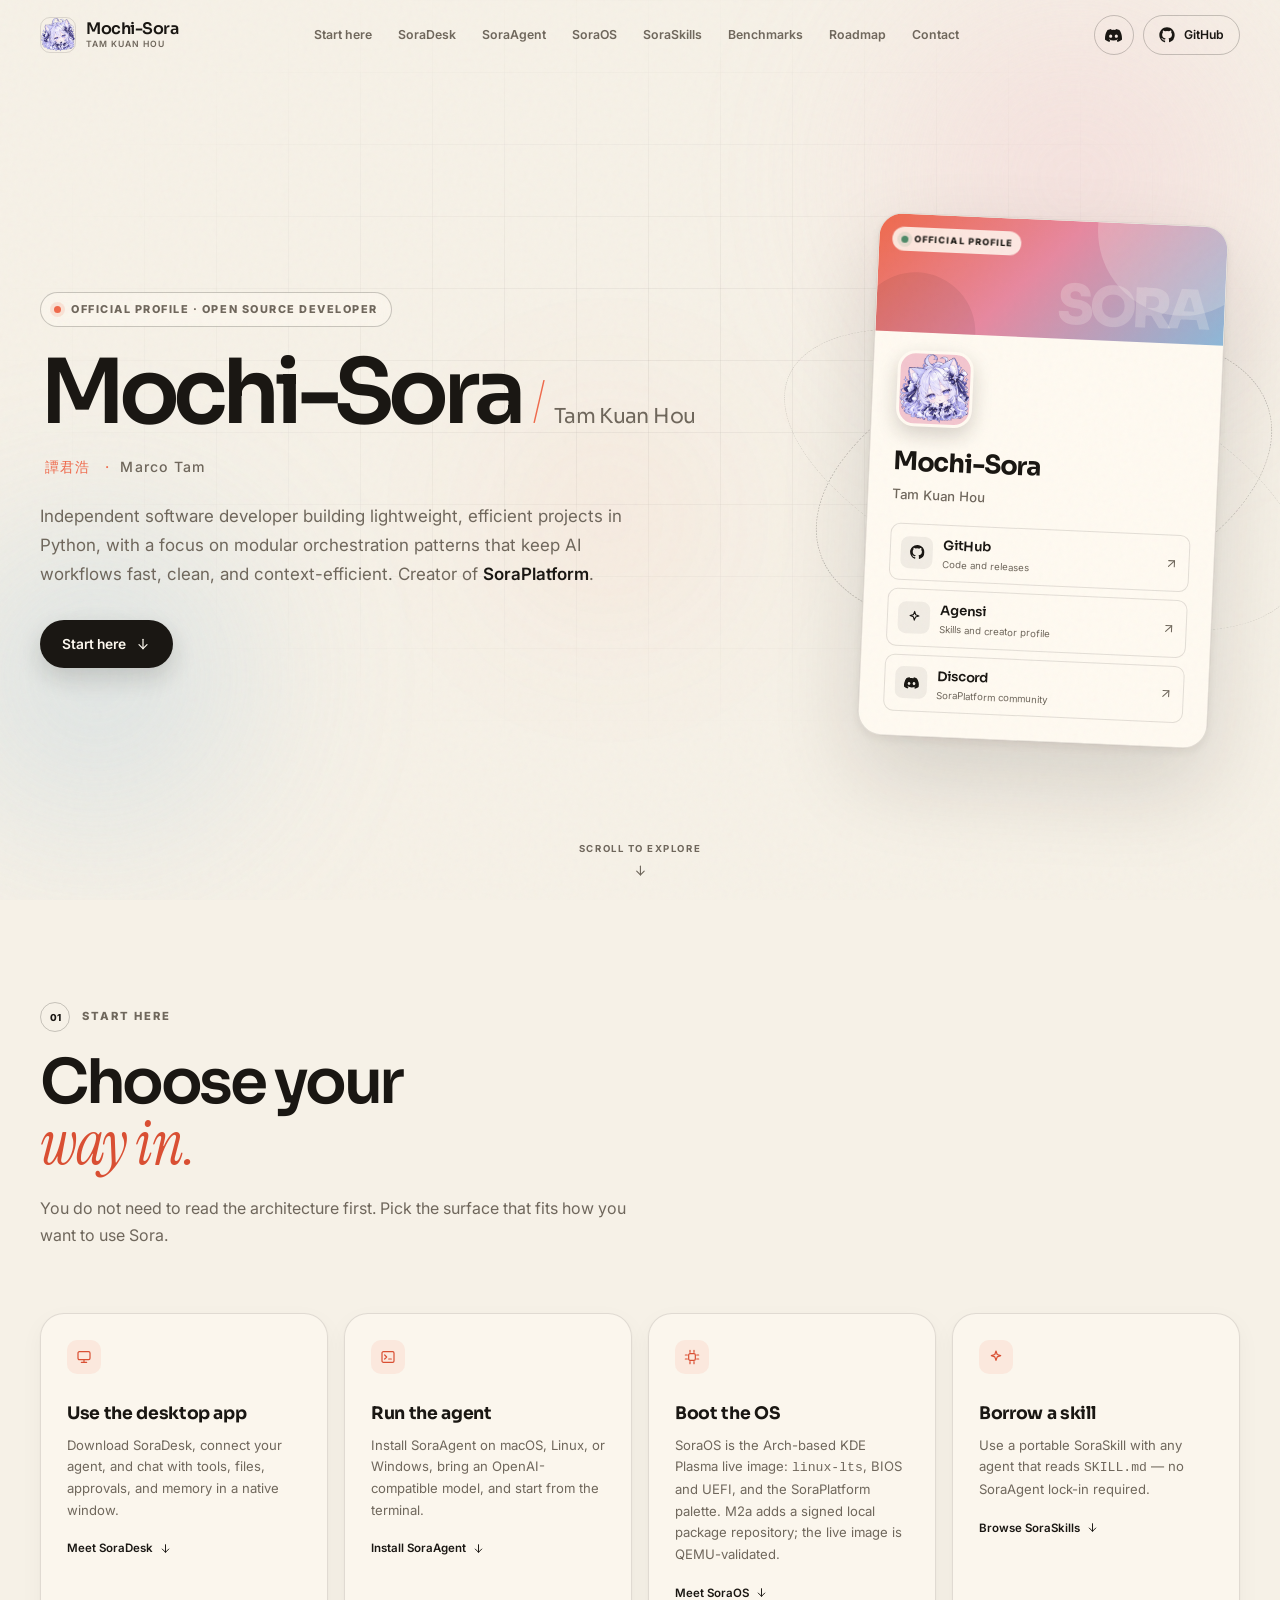
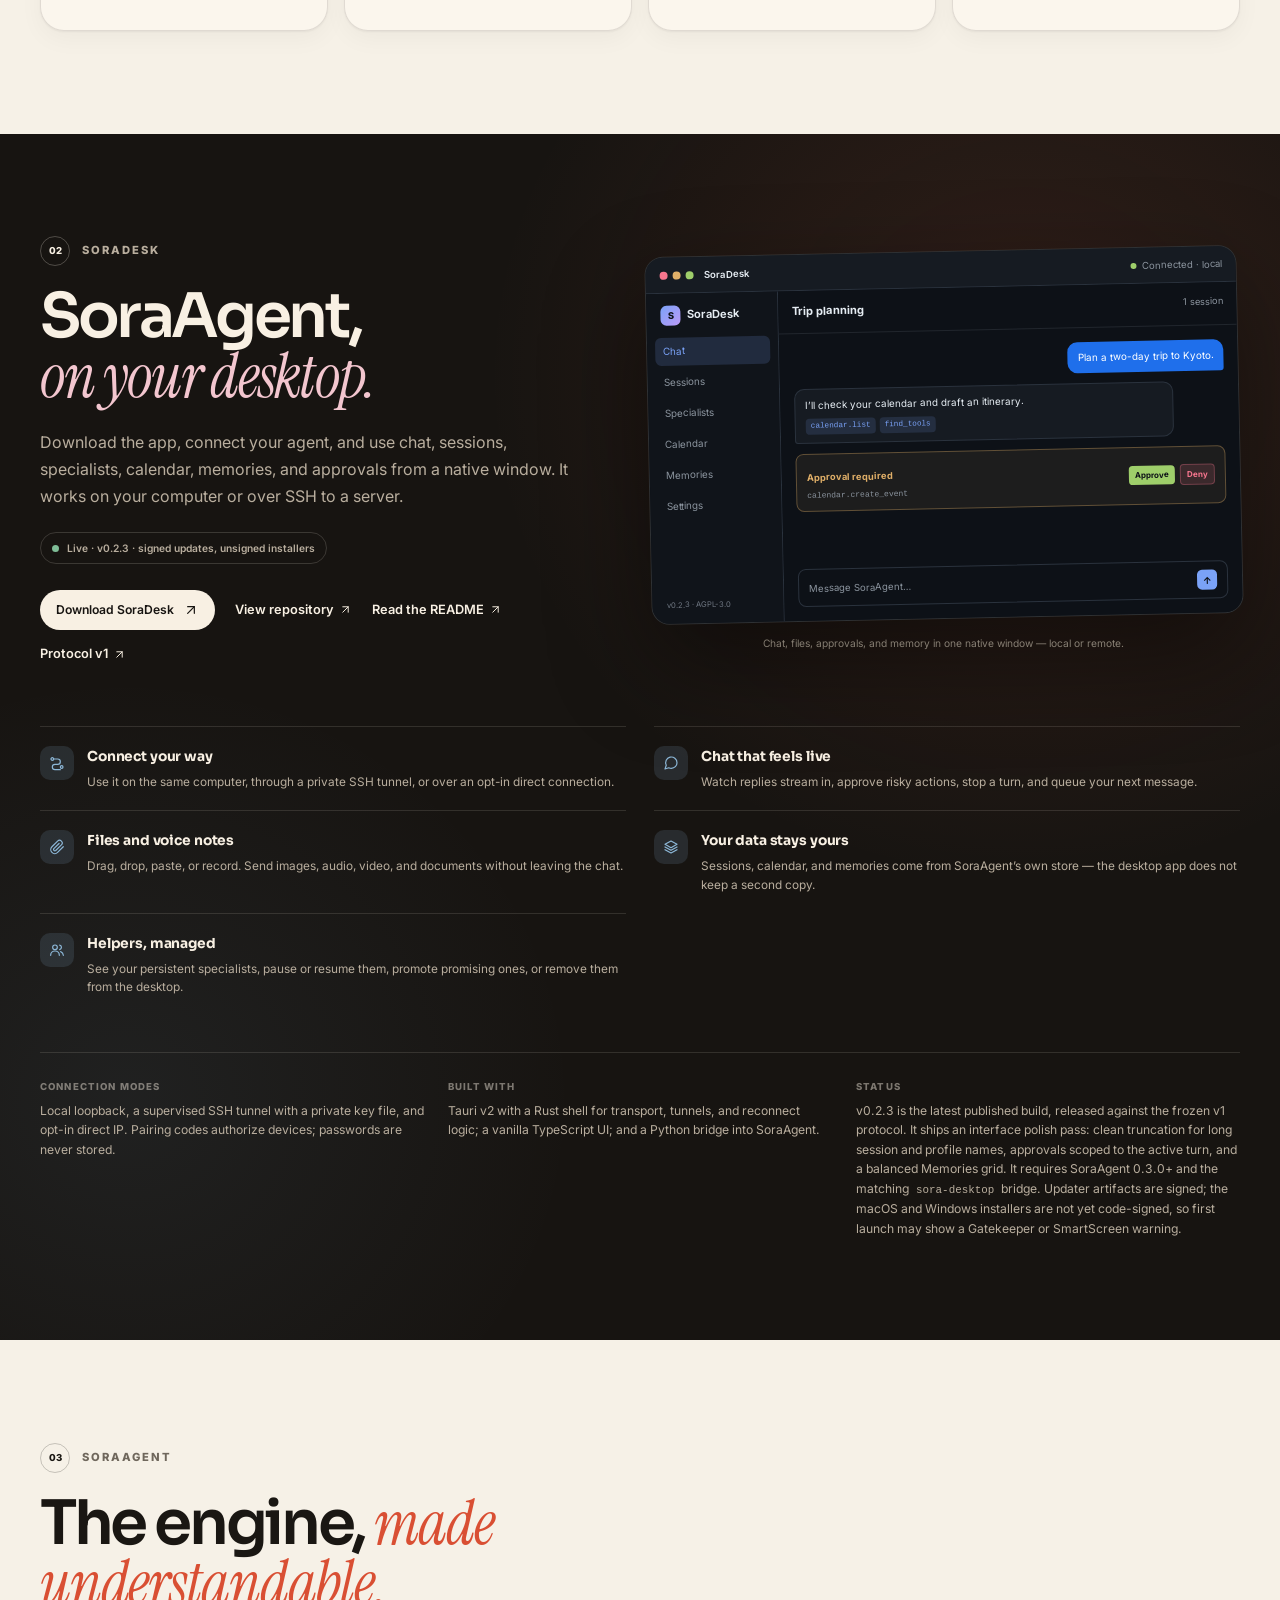
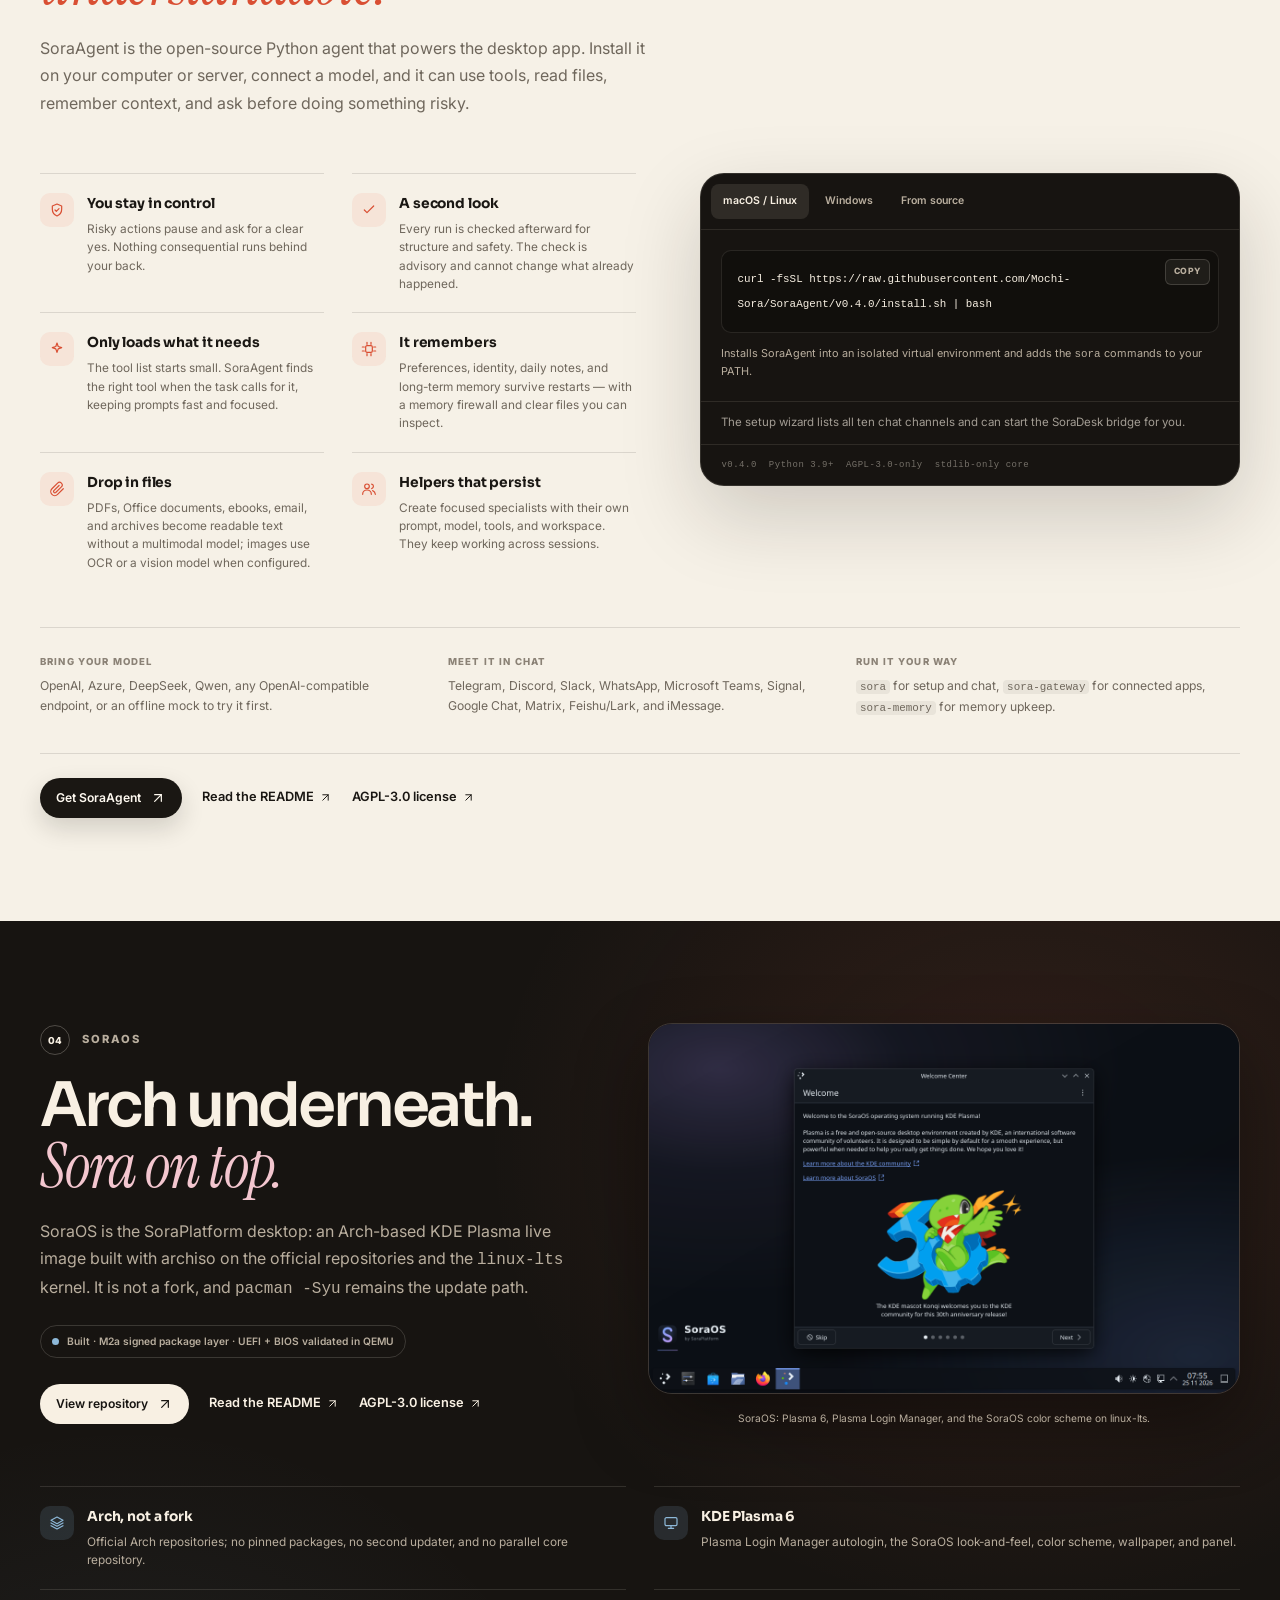
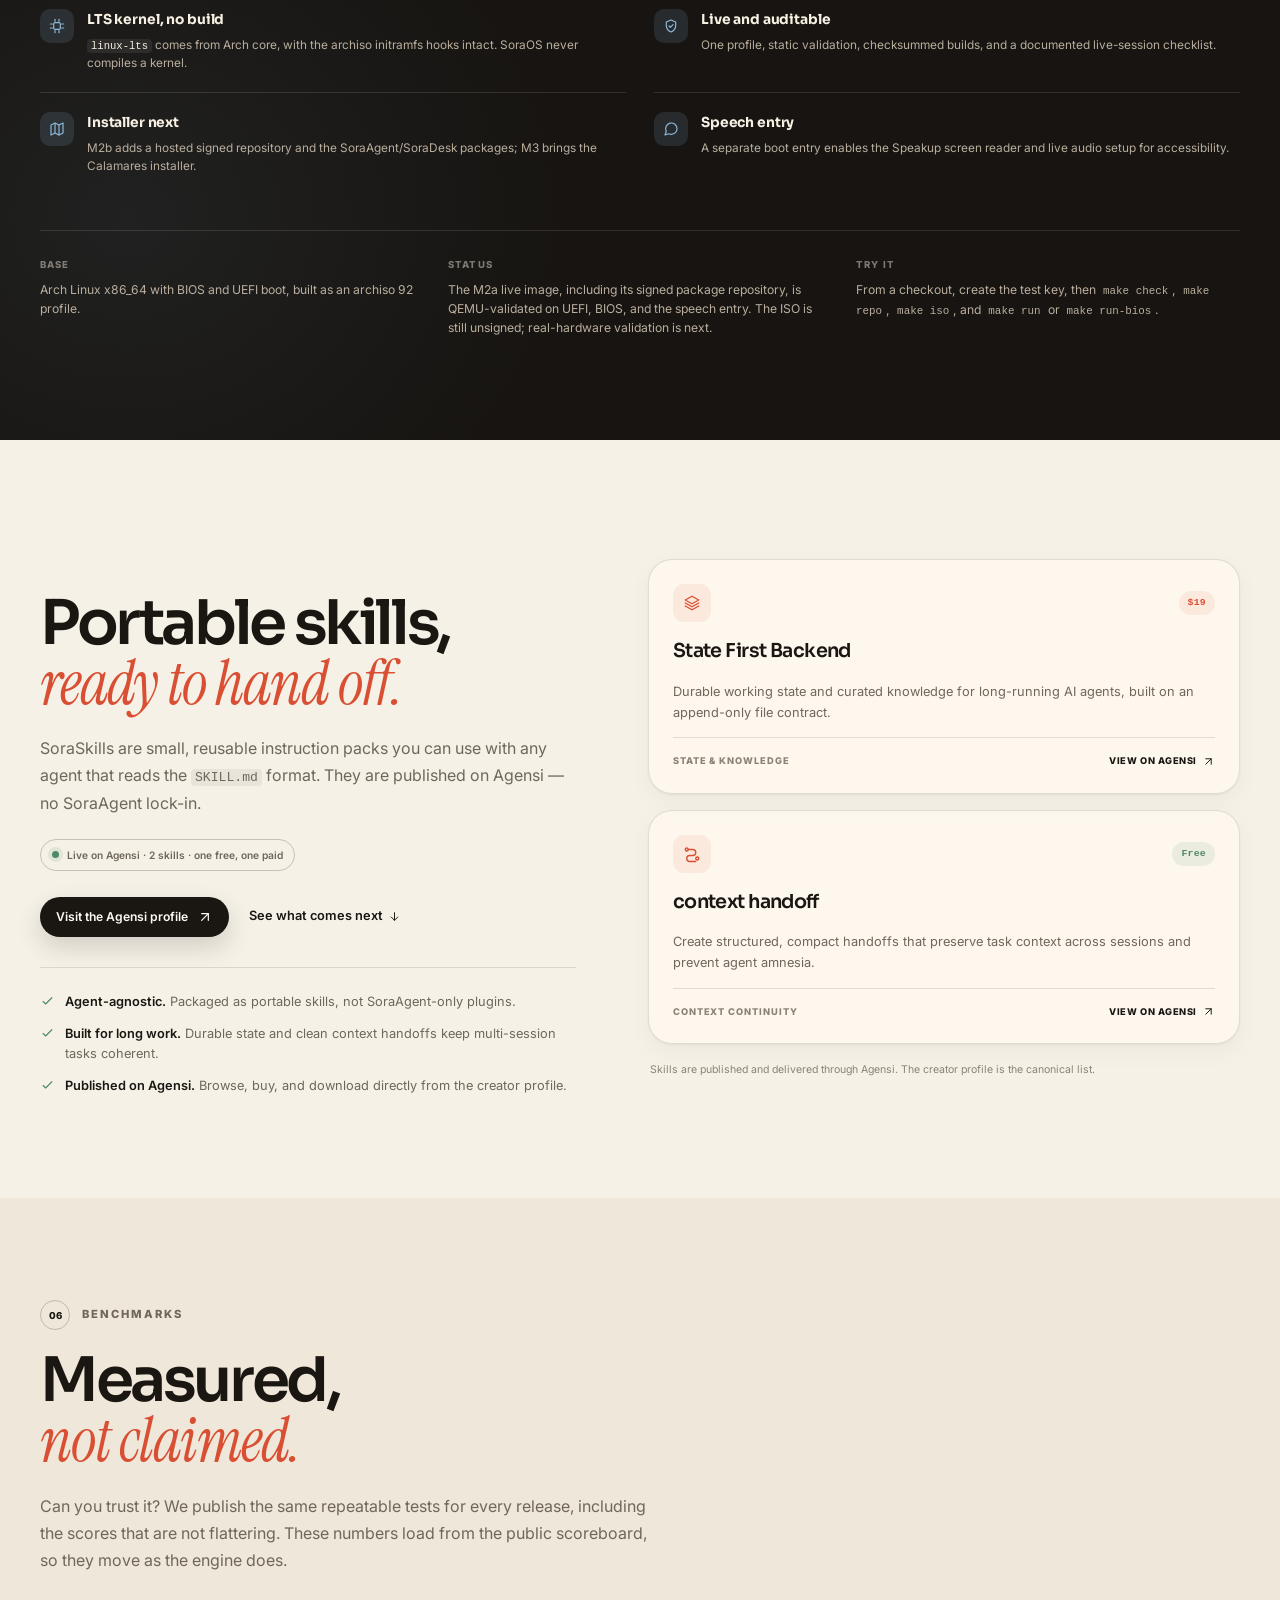
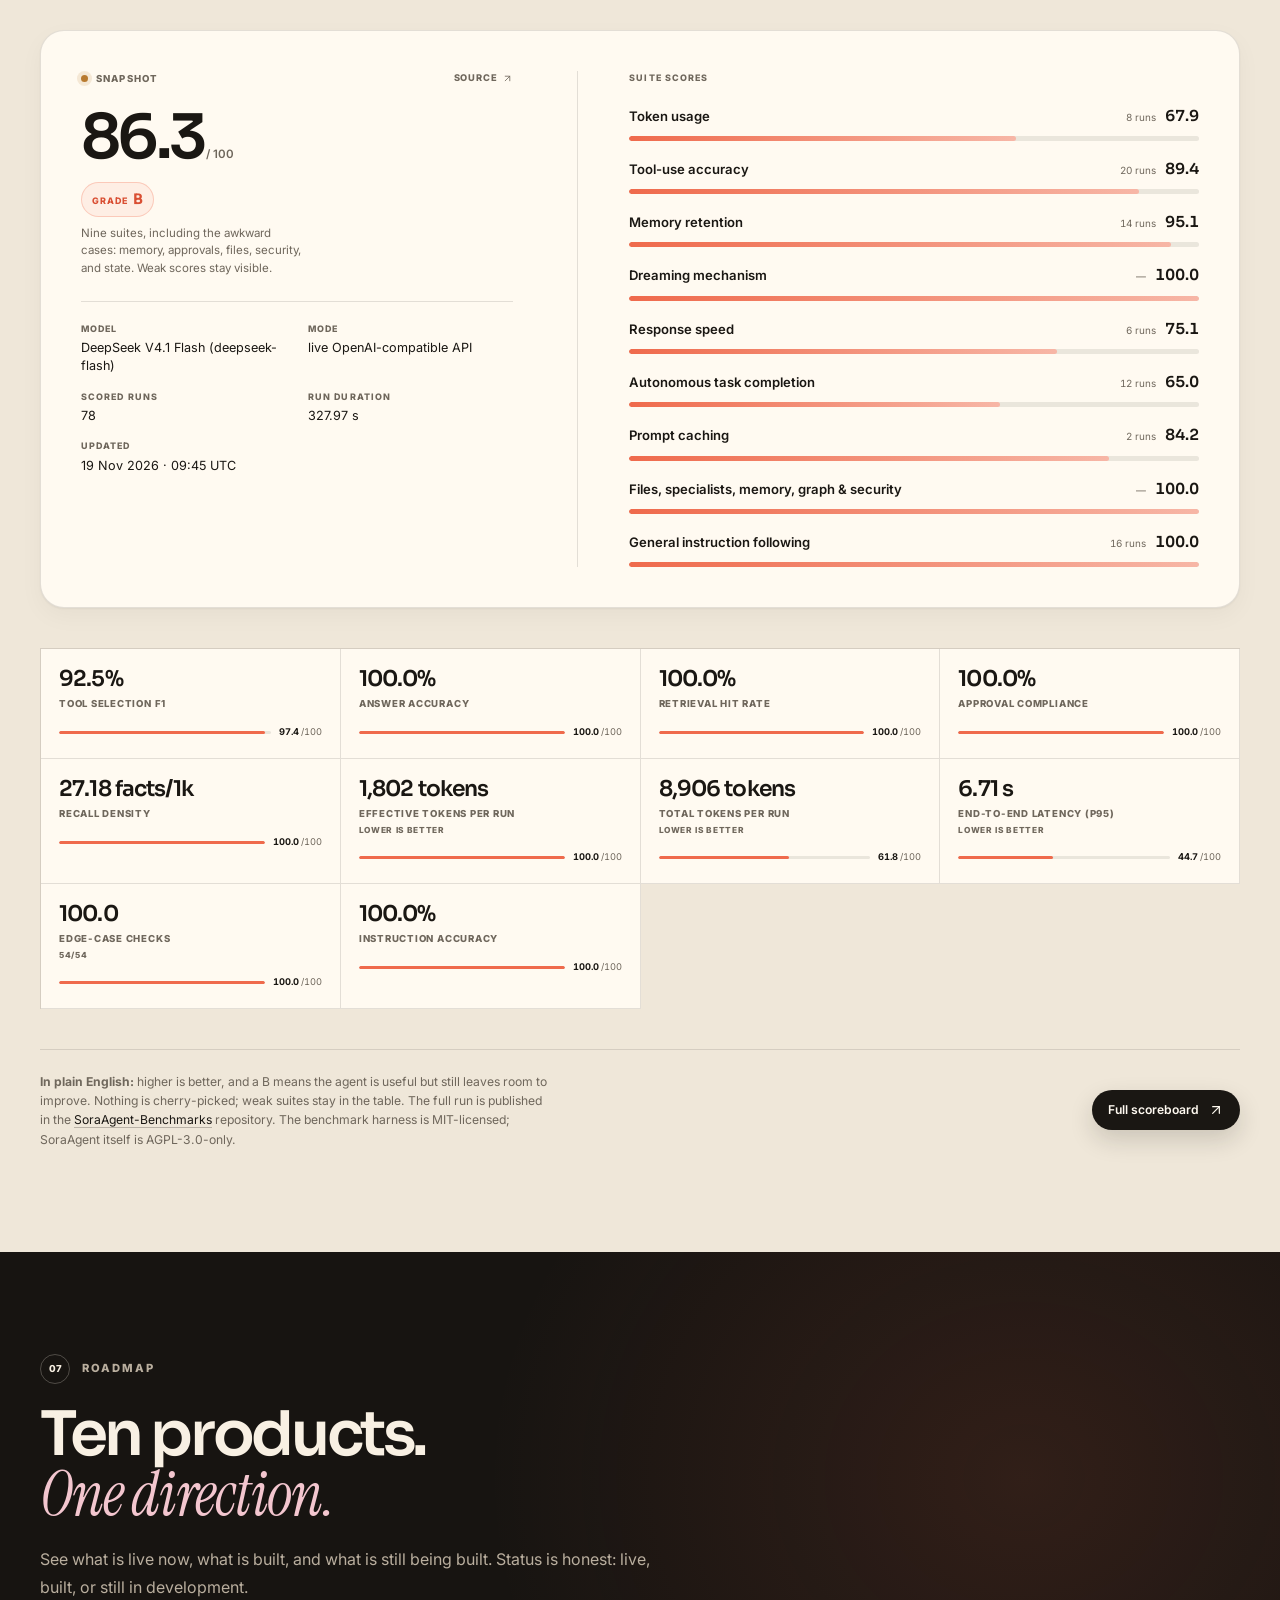
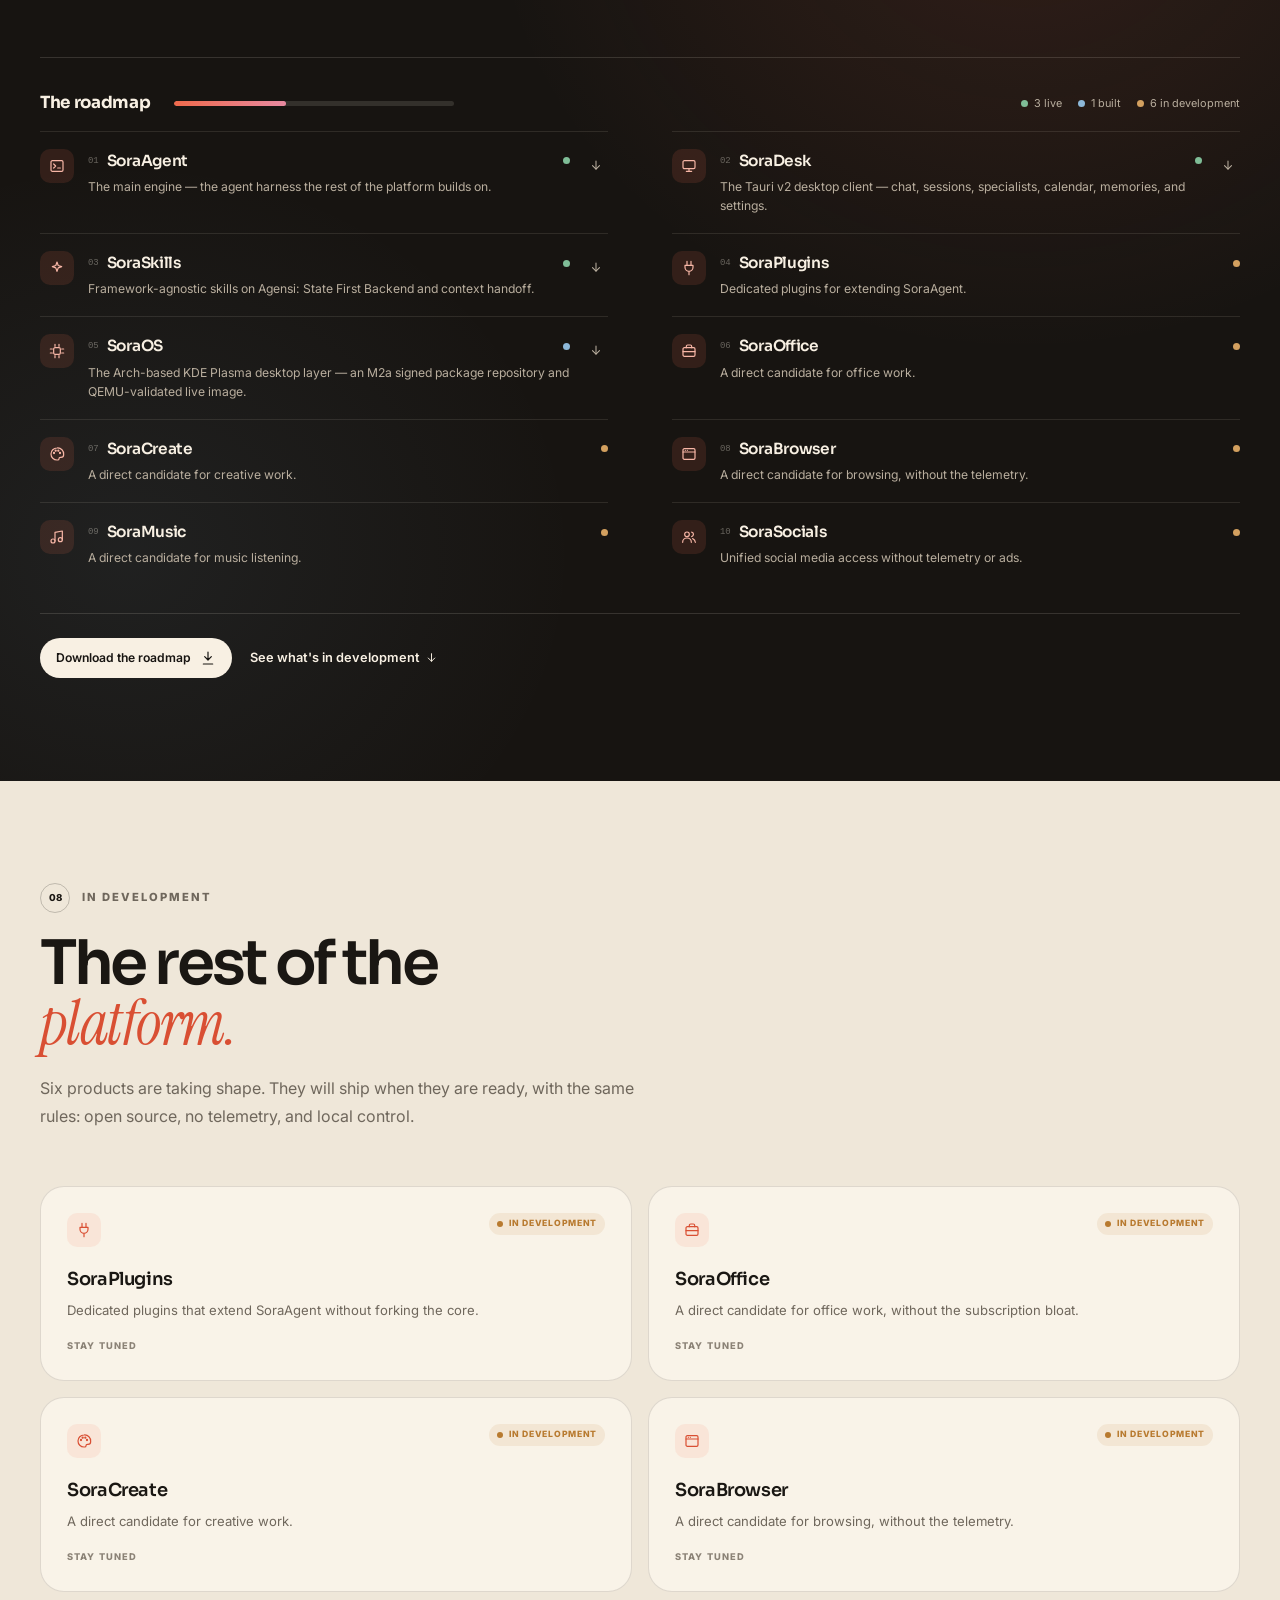
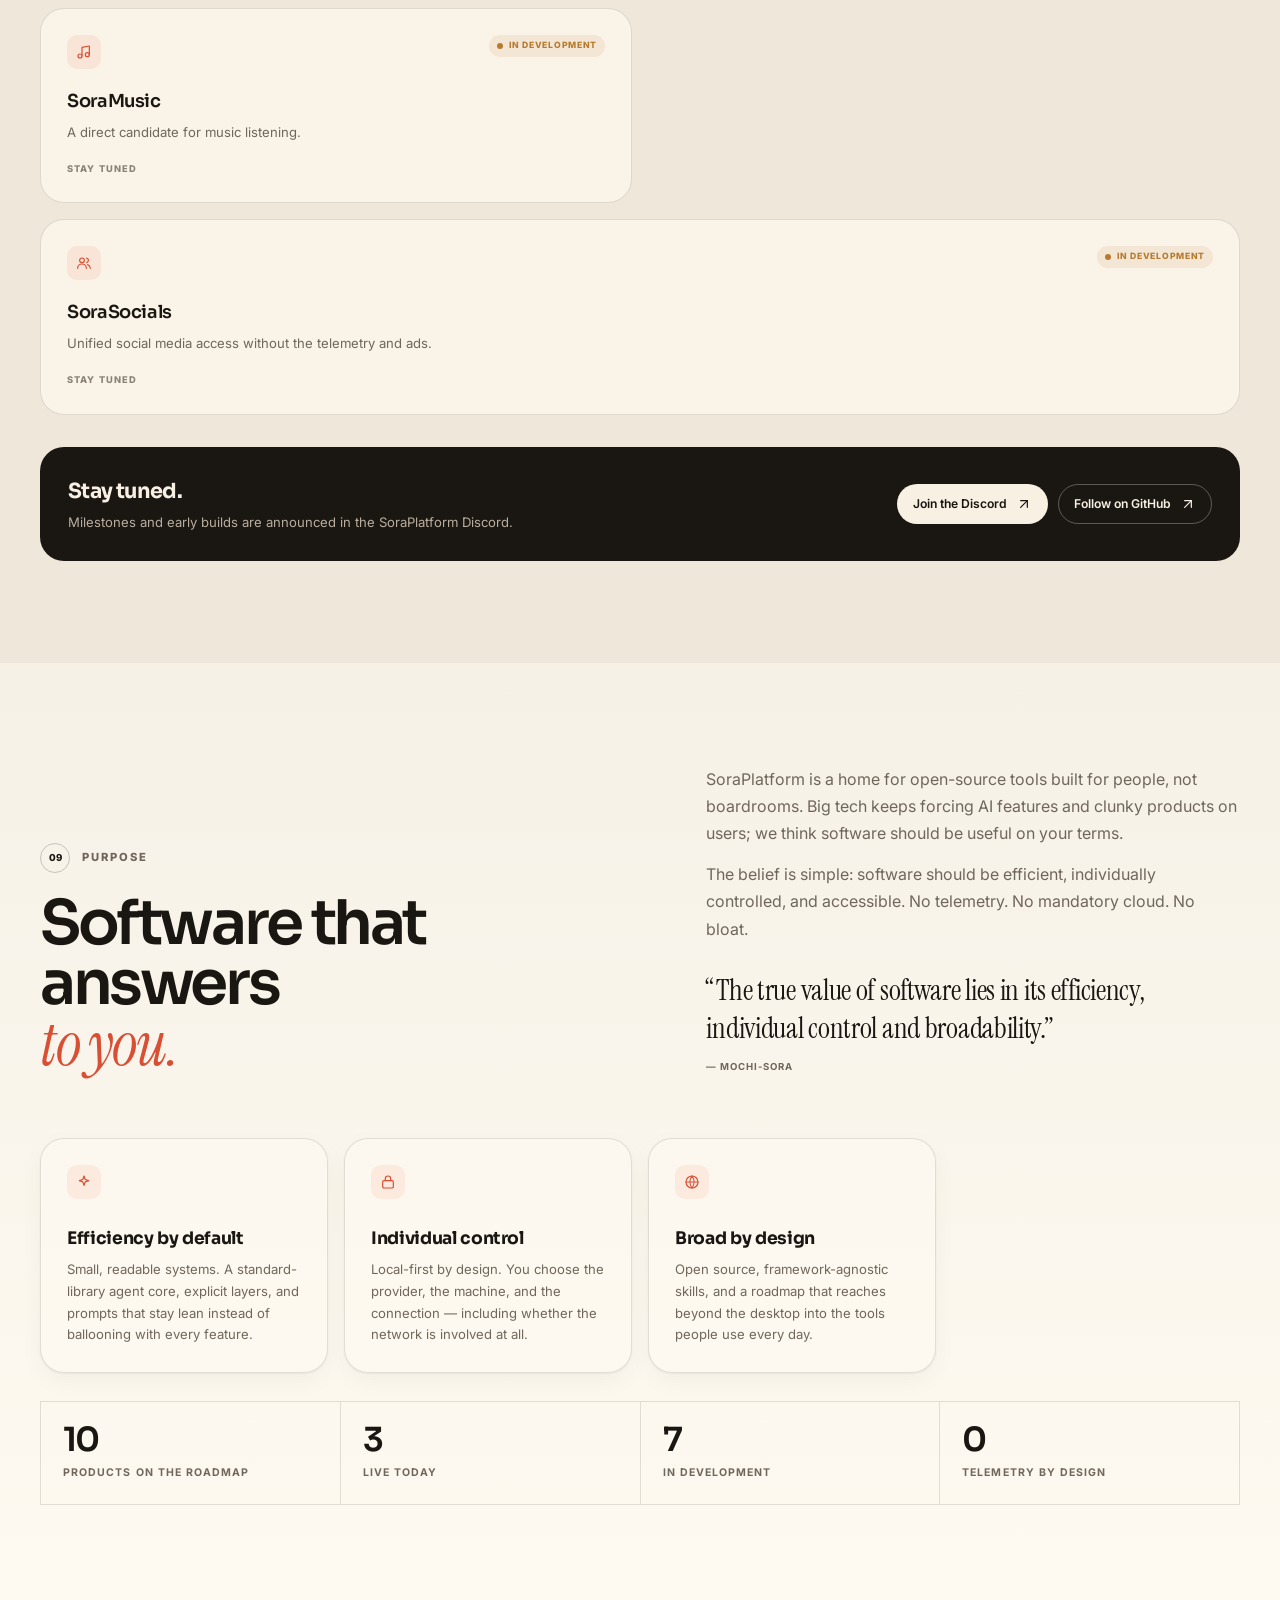
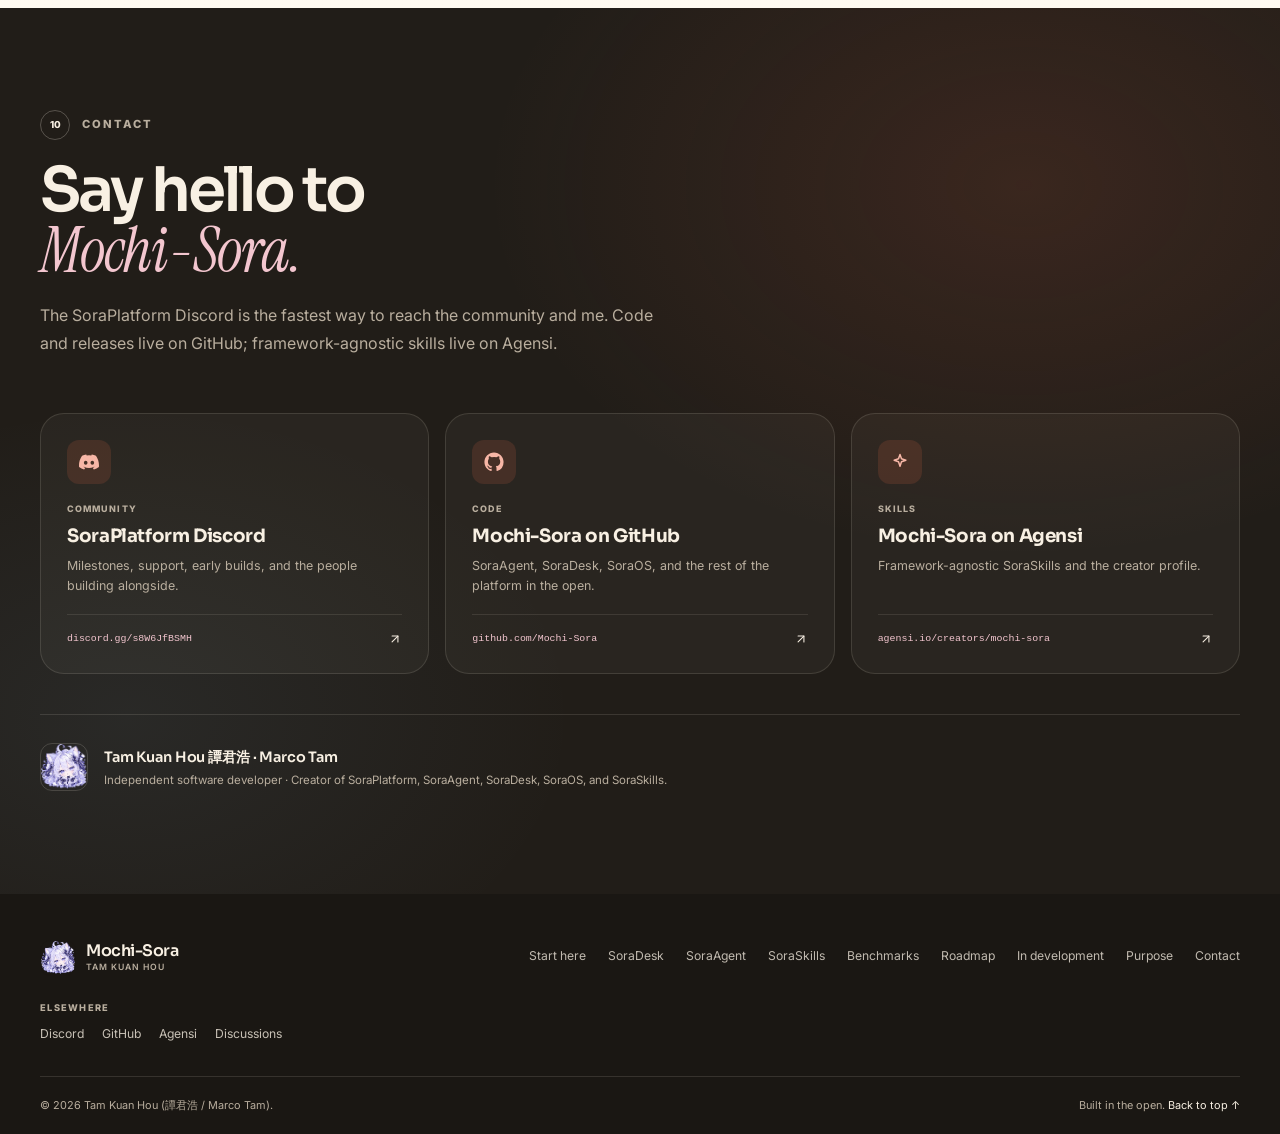
==== commit 37149e51: "Refresh SoraOS status for M2a Mirror the updated SoraOS README and update the site hero, product car" ====
--- a/index.html
+++ b/index.html
@@ -80,7 +80,7 @@
         "name": "SoraOS",
         "applicationCategory": "OperatingSystem",
         "operatingSystem": "Arch Linux",
-        "description": "An Arch-based KDE Plasma desktop built as an archiso layer on linux-lts. M1 is built and QEMU-validated.",
+        "description": "An Arch-based KDE Plasma desktop built as an archiso layer on linux-lts. M2a adds a signed local package repository; the live image is QEMU-validated.",
         "url": "https://github.com/Mochi-Sora/SoraOS",
         "license": "https://www.gnu.org/licenses/agpl-3.0.html",
         "author": { "@id": "#person" }
@@ -300,7 +300,7 @@
           <article class="principle-card">
             <span class="feature-icon"><svg class="icon" aria-hidden="true"><use href="#i-cpu"></use></svg></span>
             <h3>Boot the OS</h3>
-            <p>SoraOS is the Arch-based KDE Plasma live image: <code>linux-lts</code>, BIOS and UEFI, and the SoraPlatform palette. M1 is built and QEMU-validated.</p>
+            <p>SoraOS is the Arch-based KDE Plasma live image: <code>linux-lts</code>, BIOS and UEFI, and the SoraPlatform palette. M2a adds a signed local package repository; the live image is QEMU-validated.</p>
             <a class="text-link" href="#soraos">Meet SoraOS <svg class="icon" aria-hidden="true"><use href="#i-arrow-down"></use></svg></a>
           </article>
           <article class="principle-card">
@@ -518,7 +518,7 @@
             <p class="section-label light reveal"><span>04</span> SoraOS</p>
             <h2 class="section-title light reveal" id="os-title"><span class="title-line">Arch underneath.</span> <em>Sora on top.</em></h2>
             <p class="section-lede light reveal">SoraOS is the SoraPlatform desktop: an Arch-based KDE Plasma live image built with archiso on the official repositories and the <code>linux-lts</code> kernel. It is not a fork, and <code>pacman -Syu</code> remains the update path.</p>
-            <p class="desk-status-line reveal"><span class="status-dot built" role="img" aria-label="Built"></span> Built · M1 live image · UEFI + BIOS validated in QEMU</p>
+            <p class="desk-status-line reveal"><span class="status-dot built" role="img" aria-label="Built"></span> Built · M2a signed package layer · UEFI + BIOS validated in QEMU</p>
             <div class="desk-actions reveal">
               <a class="btn btn-light btn-small" href="https://github.com/Mochi-Sora/SoraOS" target="_blank" rel="noopener noreferrer">View repository <svg class="icon" aria-hidden="true"><use href="#i-arrow-up-right"></use></svg></a>
               <a class="text-link light" href="documents/SoraOS-README.md">Read the README <svg class="icon" aria-hidden="true"><use href="#i-arrow-up-right"></use></svg></a>
@@ -527,8 +527,8 @@
           </div>
 
           <div class="desk-visual reveal">
-            <img class="os-shot" src="assets/img/soraos-desktop.png" alt="SoraOS M1 desktop showing the SoraOS wallpaper, panel, and Welcome Center on KDE Plasma." width="1280" height="800" loading="lazy">
-            <p class="desk-caption">SoraOS M1: Plasma 6, Plasma Login Manager, and the SoraOS color scheme on linux-lts.</p>
+            <img class="os-shot" src="assets/img/soraos-desktop.png" alt="SoraOS desktop showing the SoraOS wallpaper, panel, and Welcome Center on KDE Plasma." width="1280" height="800" loading="lazy">
+            <p class="desk-caption">SoraOS: Plasma 6, Plasma Login Manager, and the SoraOS color scheme on linux-lts.</p>
           </div>
         </div>
 
@@ -551,7 +551,7 @@
           </article>
           <article class="feature">
             <span class="feature-icon"><svg class="icon" aria-hidden="true"><use href="#i-map"></use></svg></span>
-            <div><h3>Installer next</h3><p>M2 adds the <code>[soraos]</code> repository and keyring; M3 brings the Calamares installer.</p></div>
+            <div><h3>Installer next</h3><p>M2b adds a hosted signed repository and the SoraAgent/SoraDesk packages; M3 brings the Calamares installer.</p></div>
           </article>
           <article class="feature">
             <span class="feature-icon"><svg class="icon" aria-hidden="true"><use href="#i-message"></use></svg></span>
@@ -566,11 +566,11 @@
           </div>
           <div class="flagship-fact">
             <h3>Status</h3>
-            <p>M1 is built and QEMU-validated on UEFI, BIOS, and the speech entry. The ISO is unsigned; real-hardware validation is next.</p>
+            <p>The M2a live image, including its signed package repository, is QEMU-validated on UEFI, BIOS, and the speech entry. The ISO is still unsigned; real-hardware validation is next.</p>
           </div>
           <div class="flagship-fact">
             <h3>Try it</h3>
-            <p>From a checkout: <code>make check</code>, <code>make iso</code>, then <code>make run</code> or <code>make run-bios</code>.</p>
+            <p>From a checkout, create the test key, then <code>make check</code>, <code>make repo</code>, <code>make iso</code>, and <code>make run</code> or <code>make run-bios</code>.</p>
           </div>
         </div>
       </div>
@@ -881,7 +881,7 @@
               <span class="product-icon"><svg class="icon" aria-hidden="true"><use href="#i-cpu"></use></svg></span>
               <div class="product-body">
                 <div class="product-head"><span class="product-num">05</span><h3>SoraOS</h3><span class="status-dot built" role="img" aria-label="Built" title="Built"></span></div>
-                <p>The Arch-based KDE Plasma desktop layer — an M1 live image, validated in QEMU.</p>
+                <p>The Arch-based KDE Plasma desktop layer — an M2a signed package repository and QEMU-validated live image.</p>
               </div>
               <a class="product-link" href="#soraos" aria-label="SoraOS details"><svg class="icon" aria-hidden="true"><use href="#i-arrow-down"></use></svg></a>
             </li>
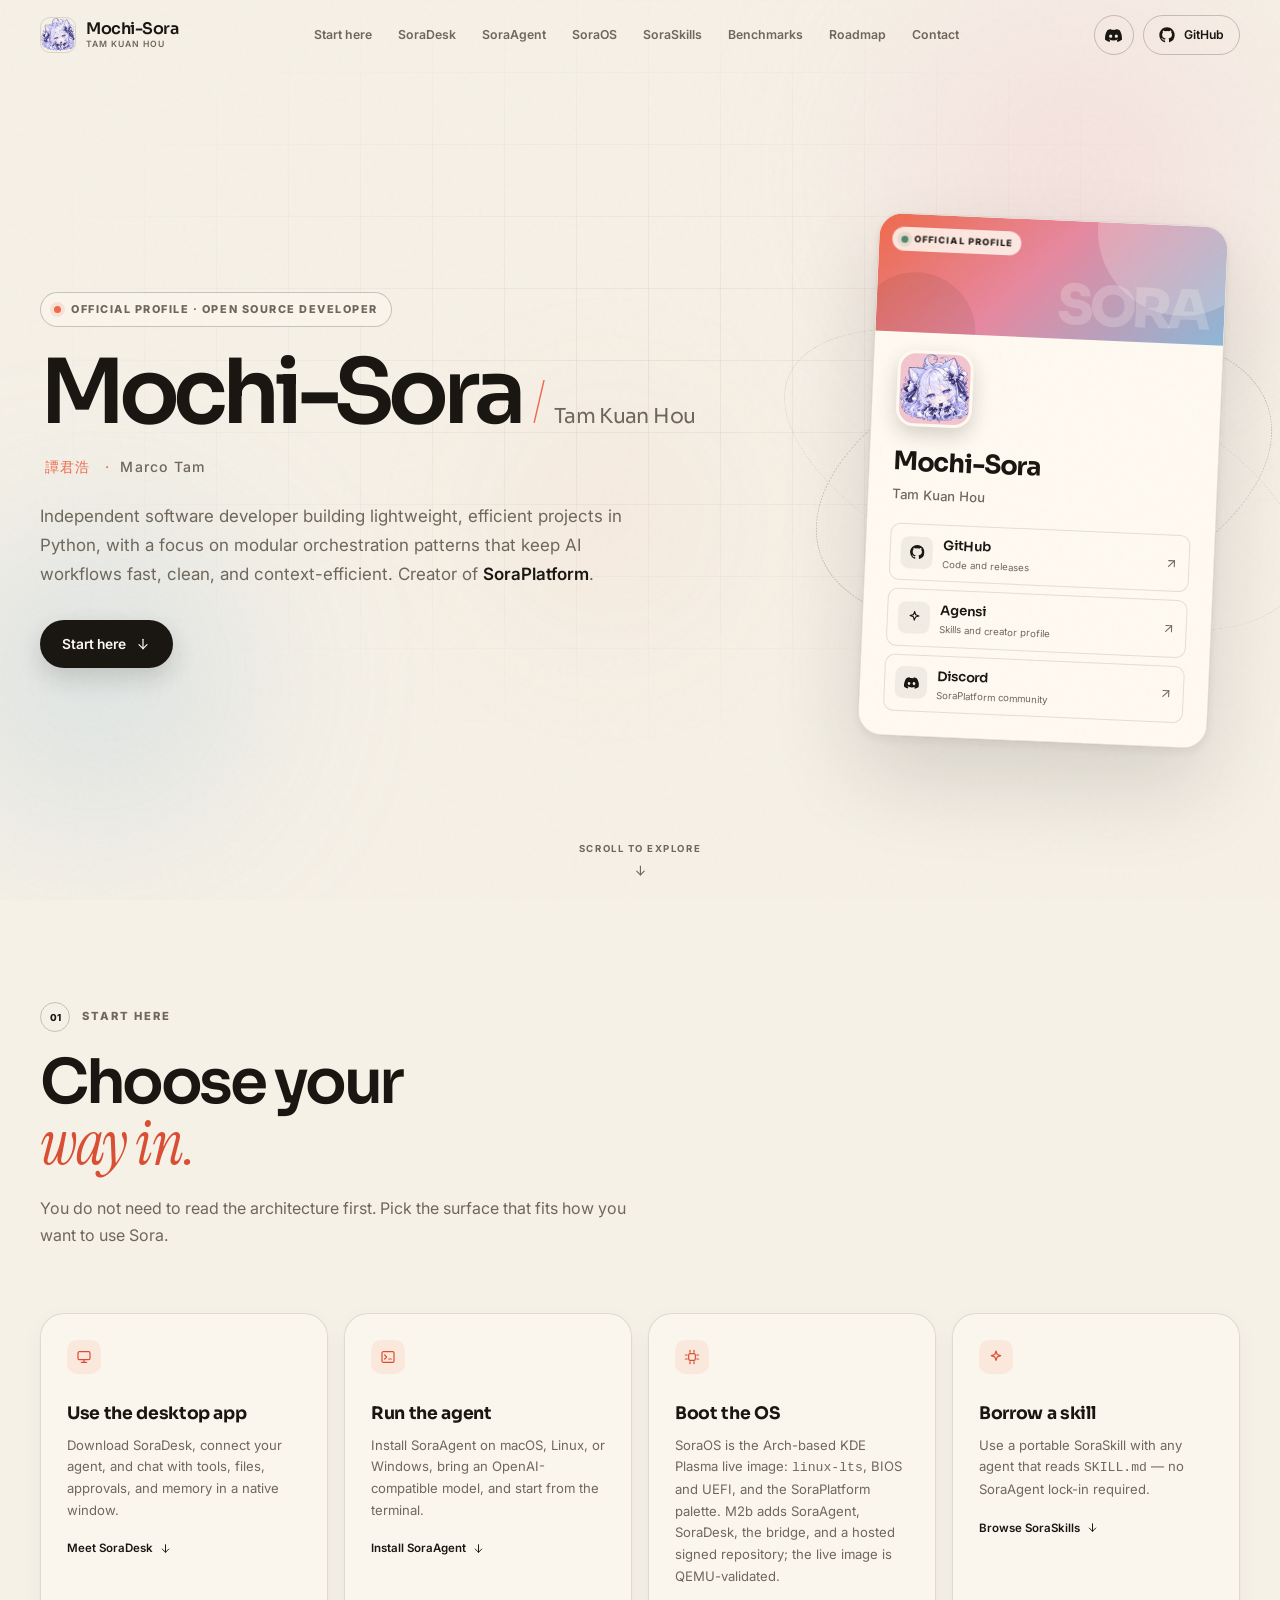
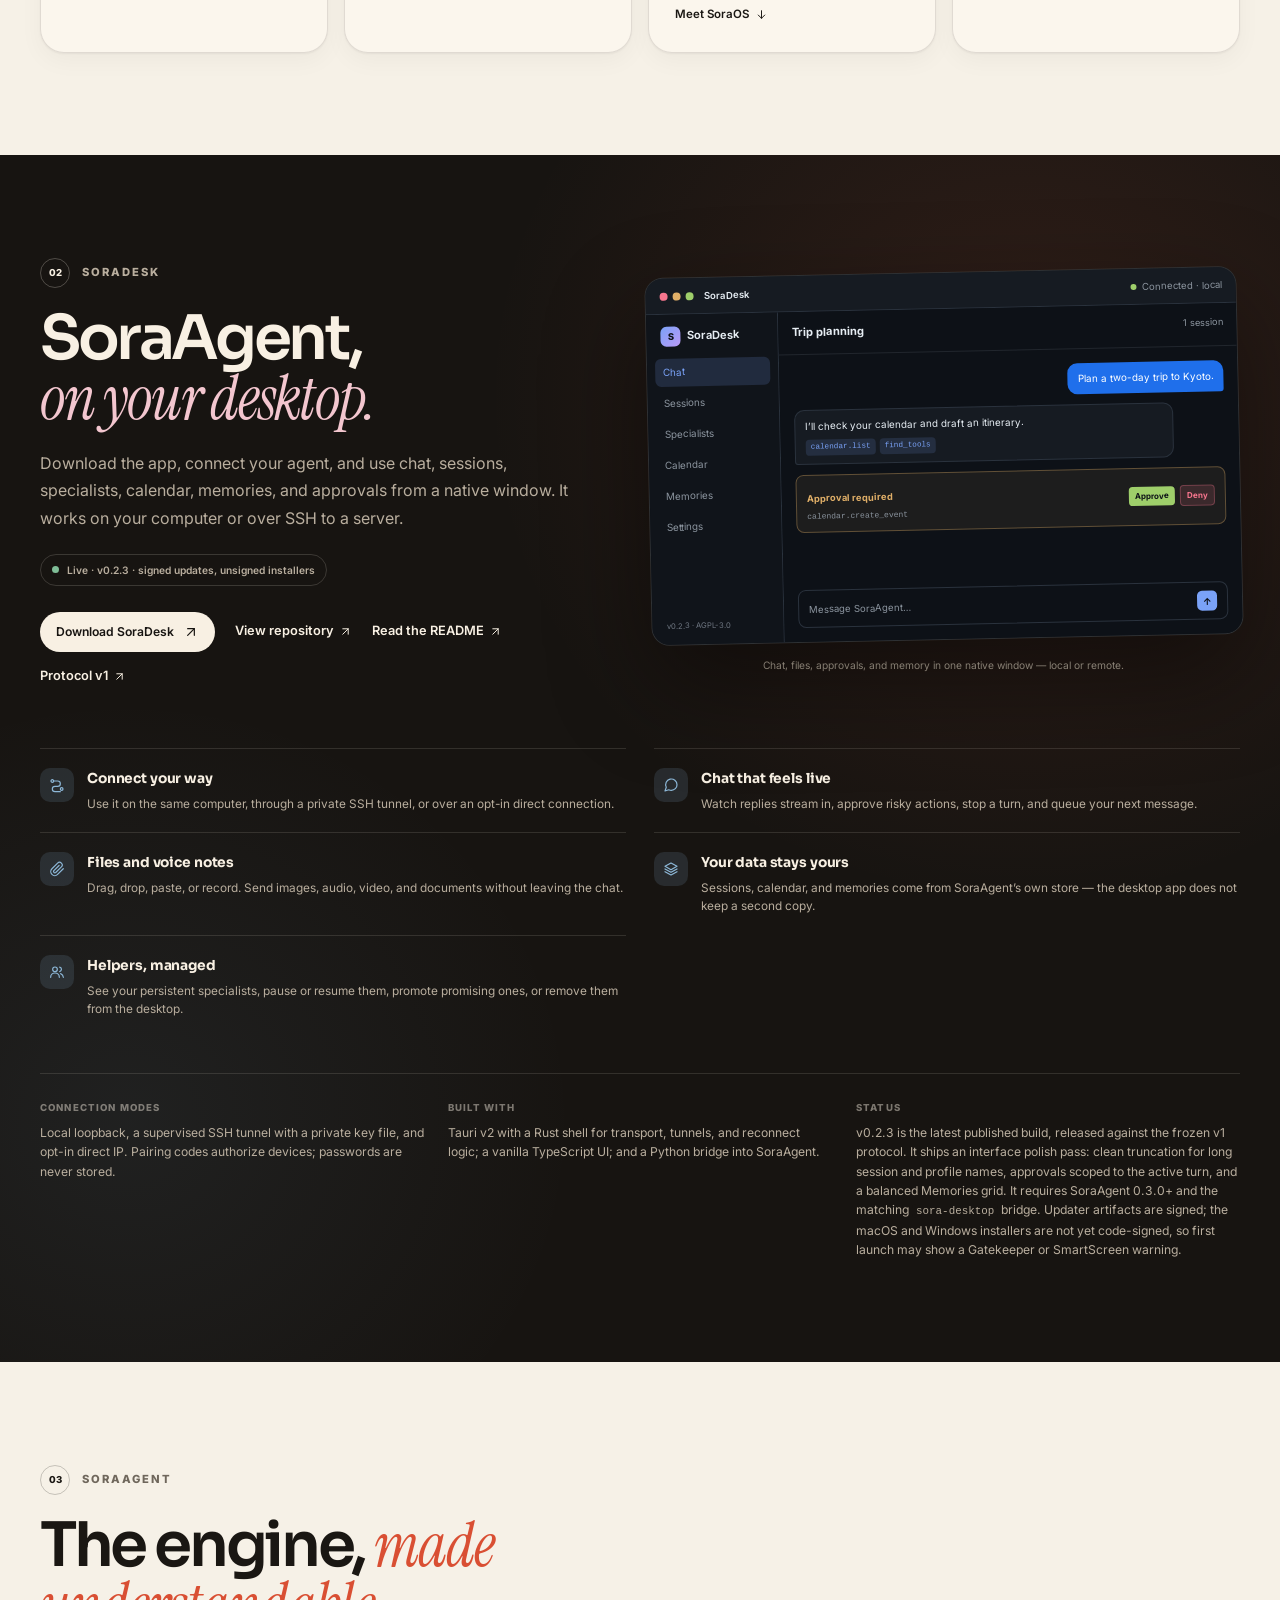
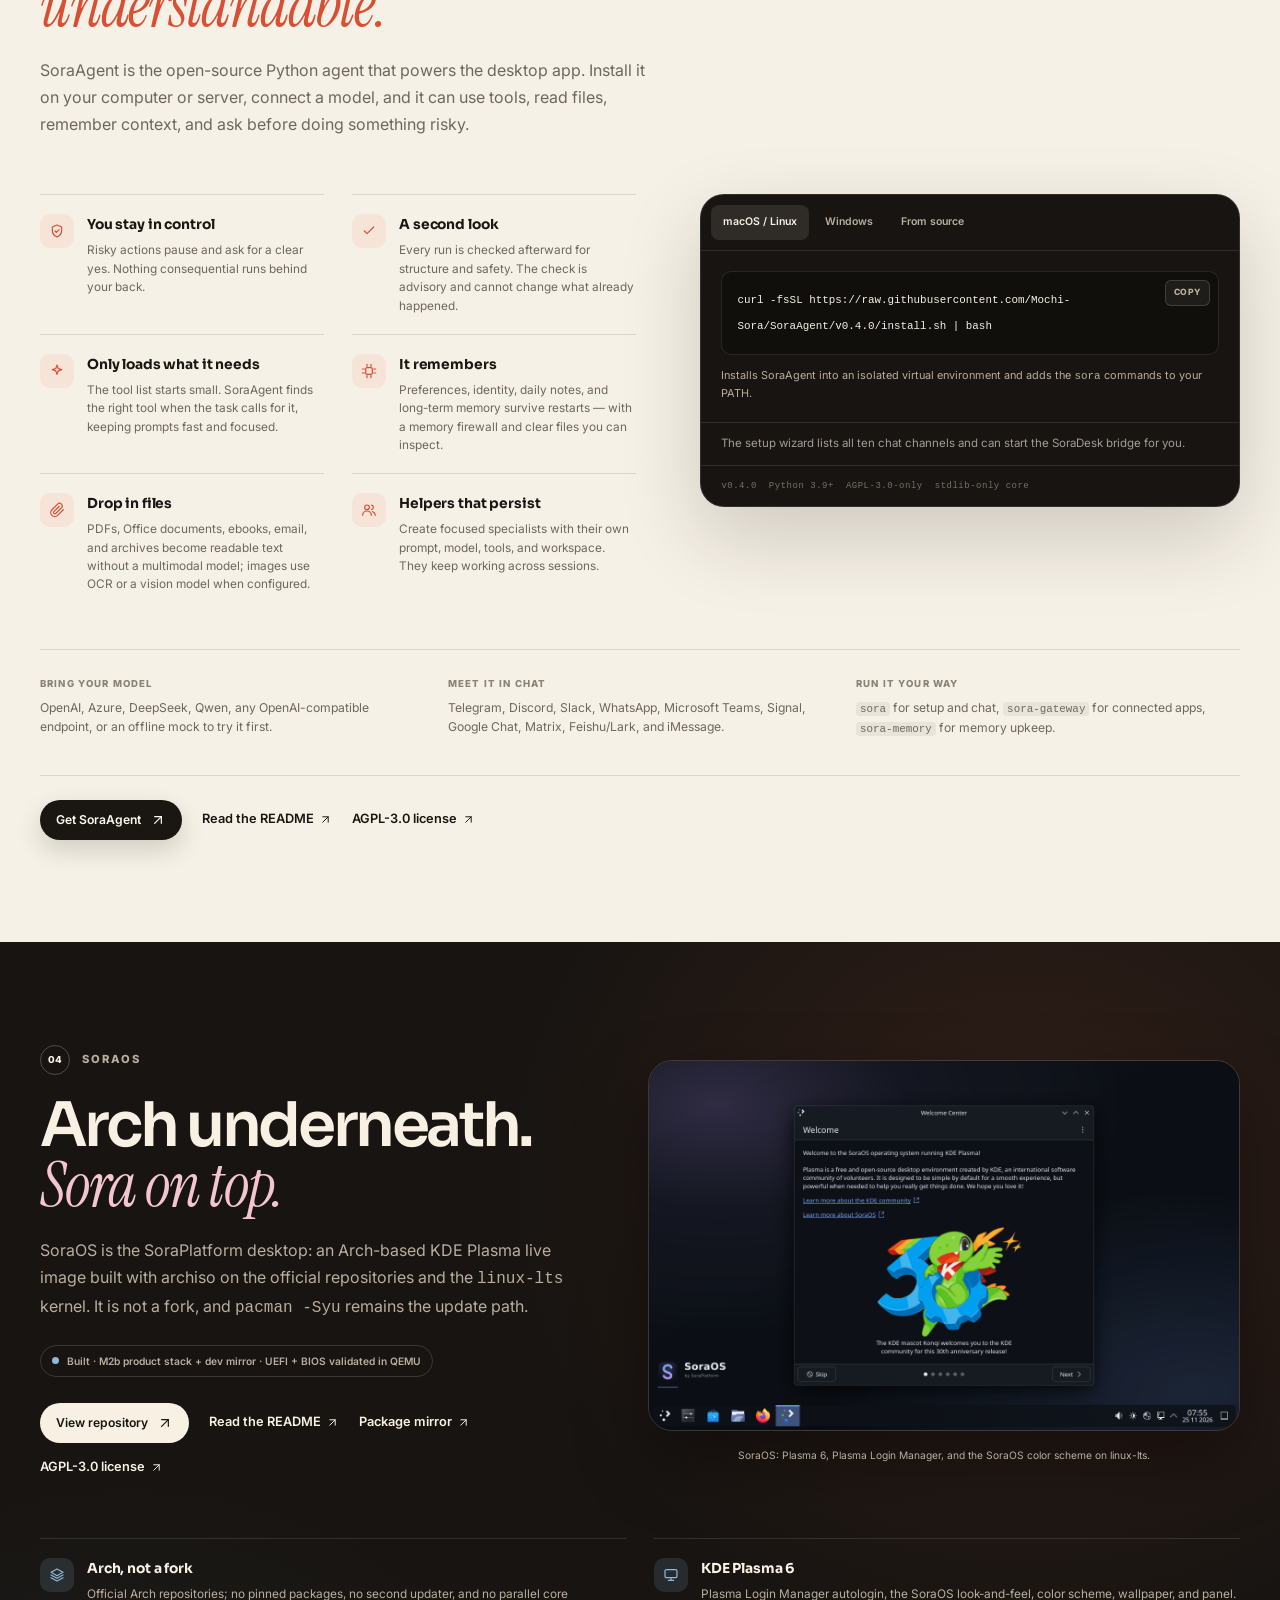
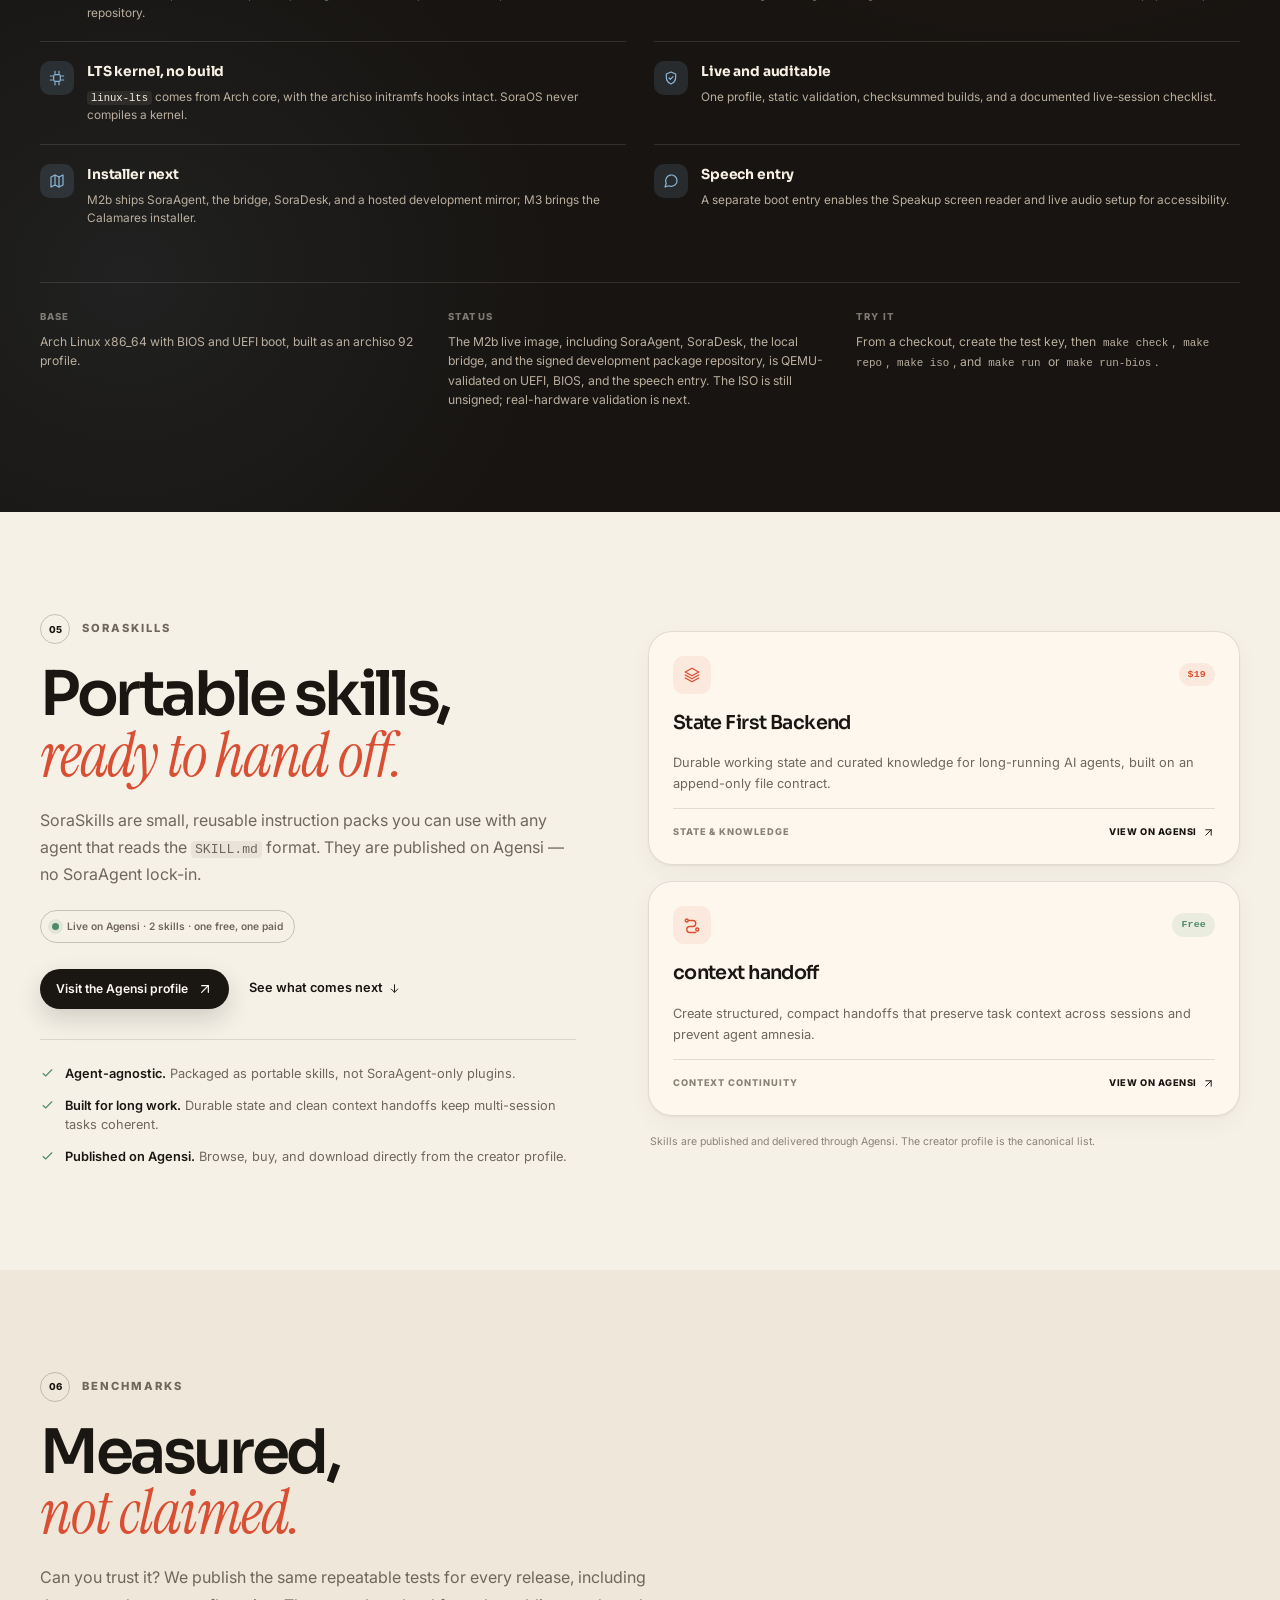
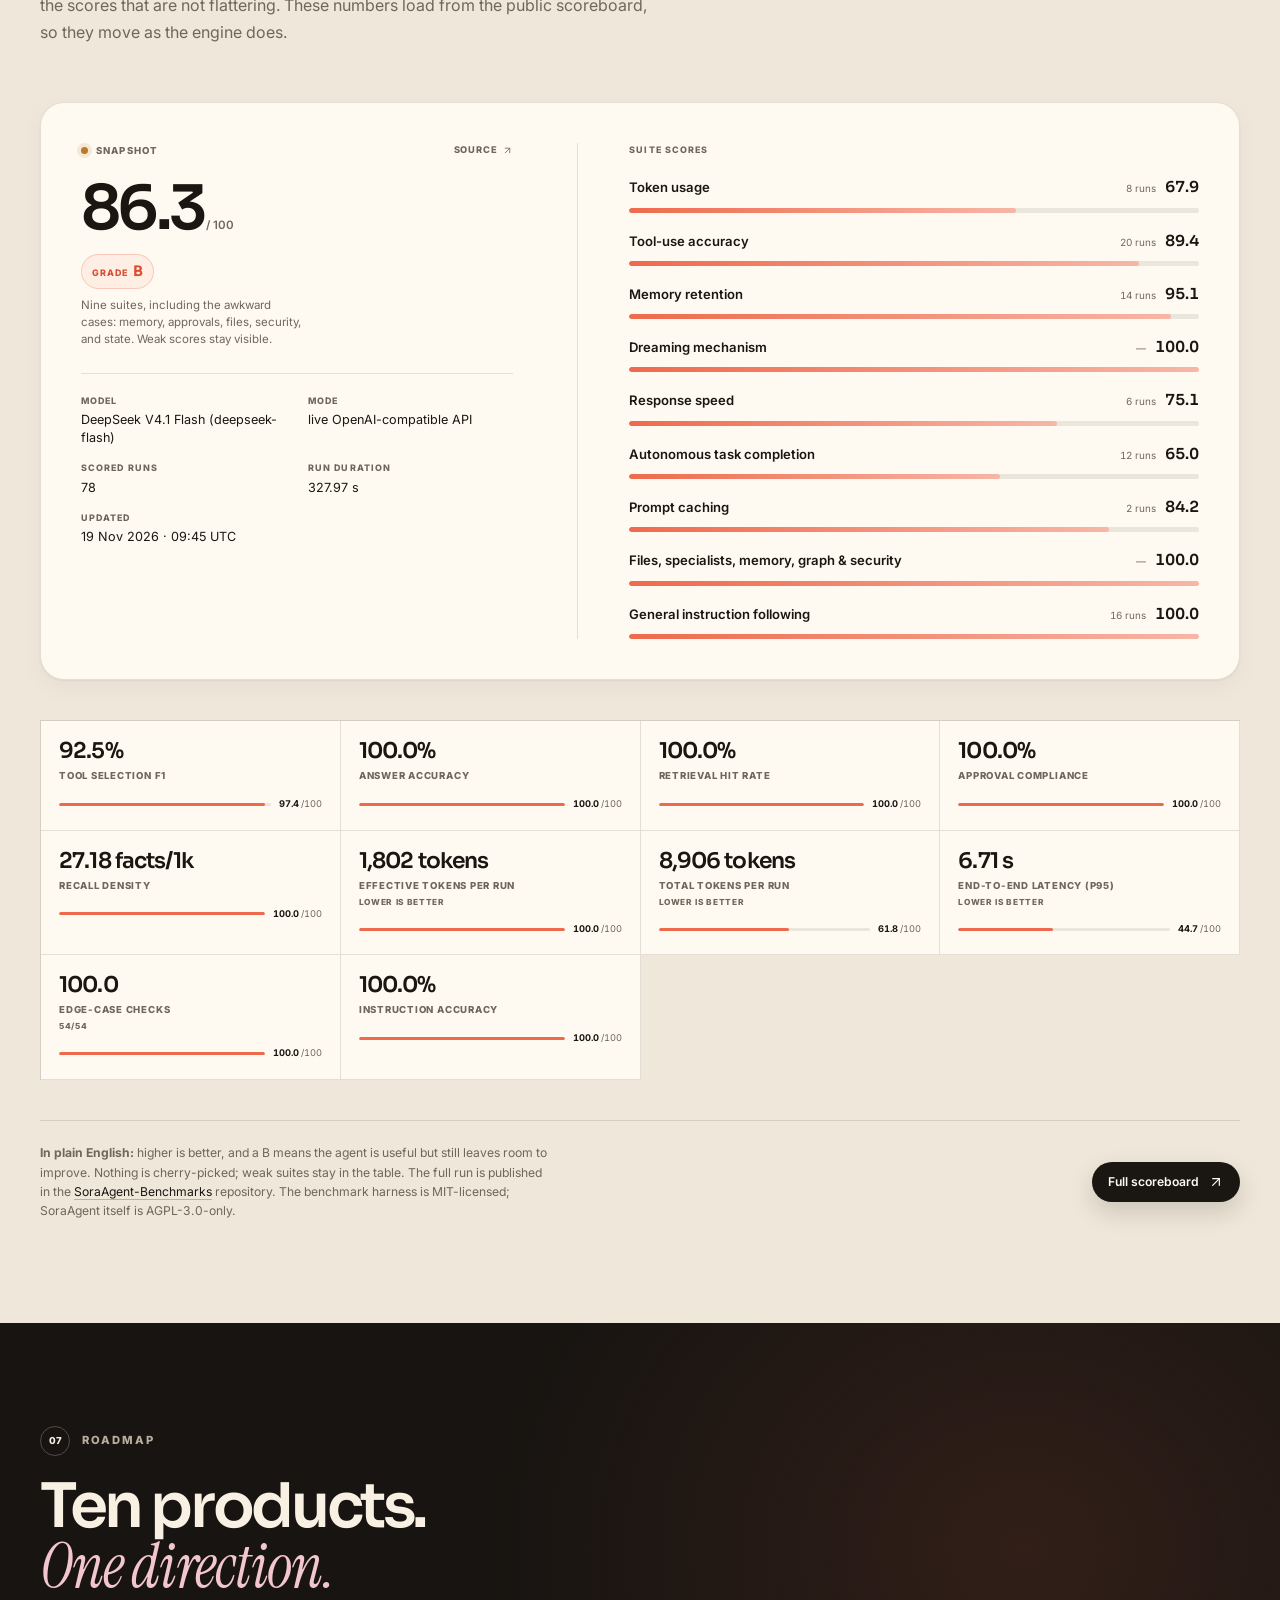
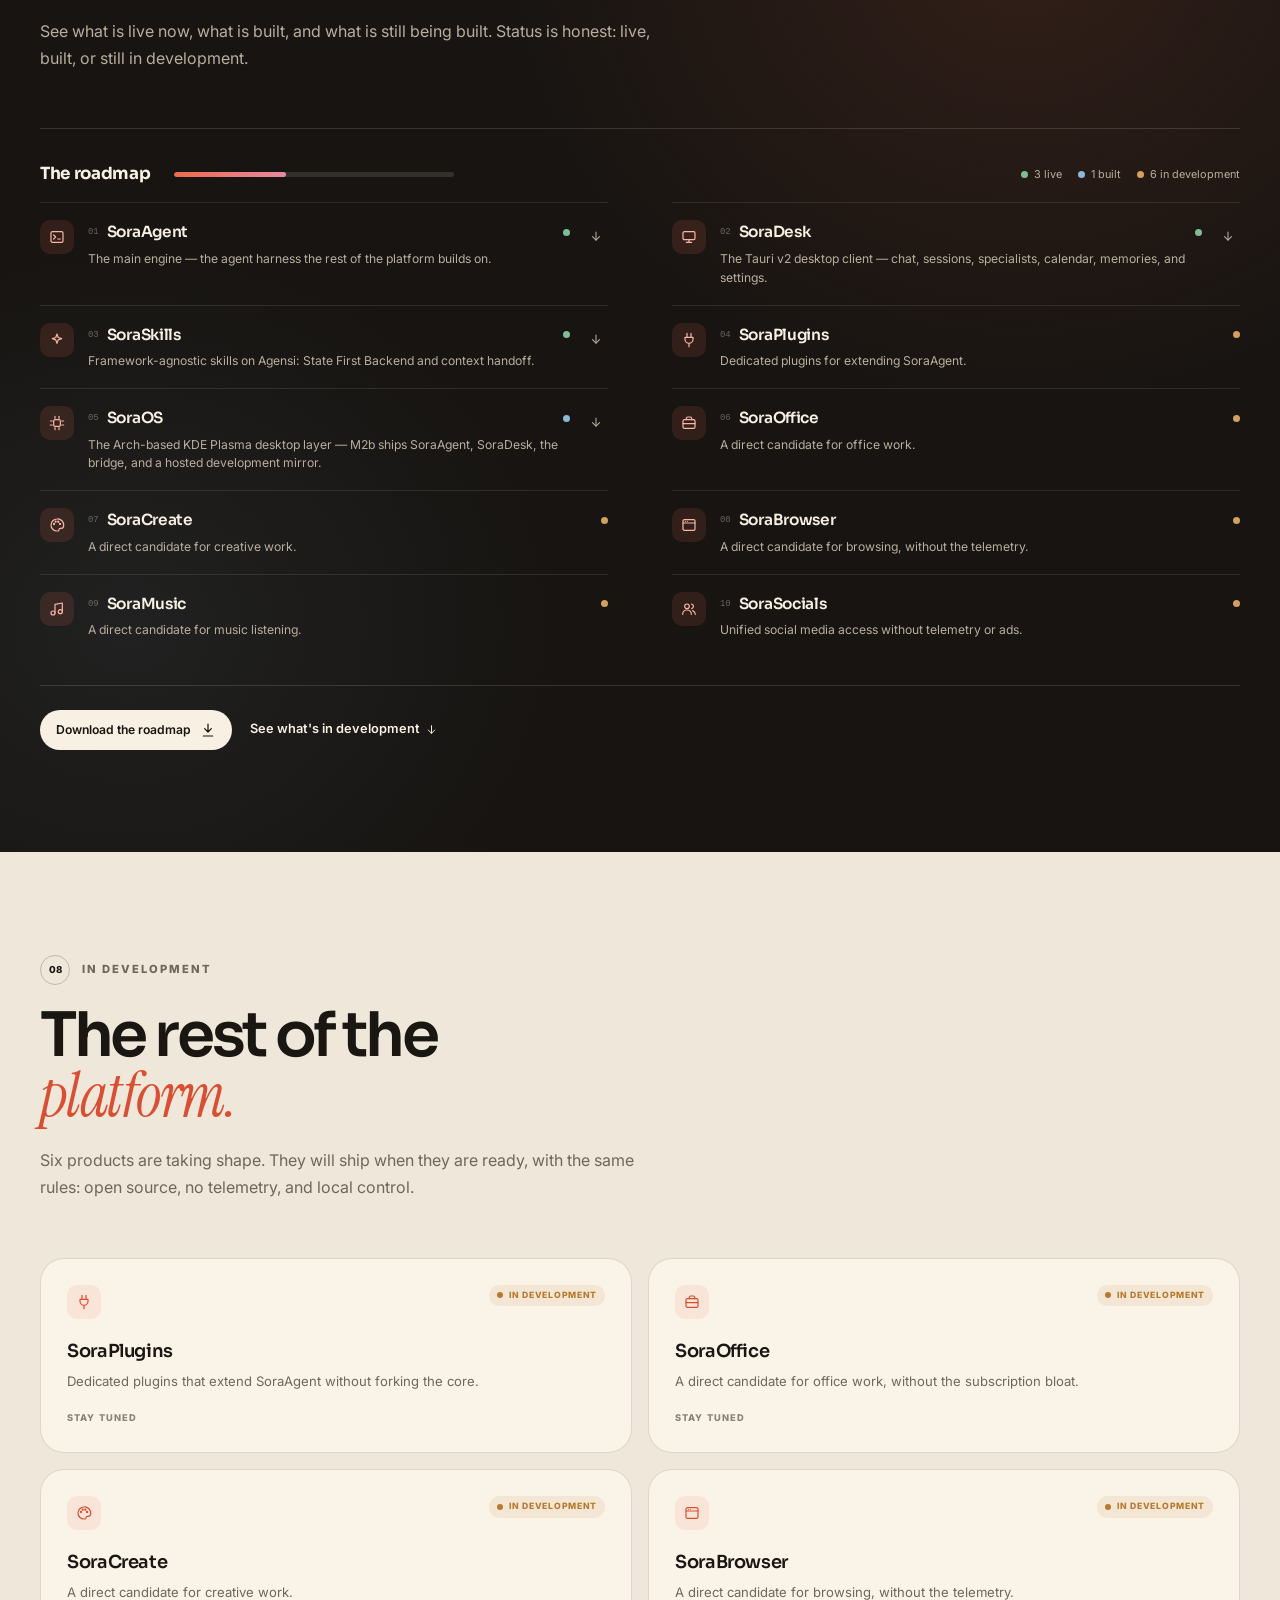
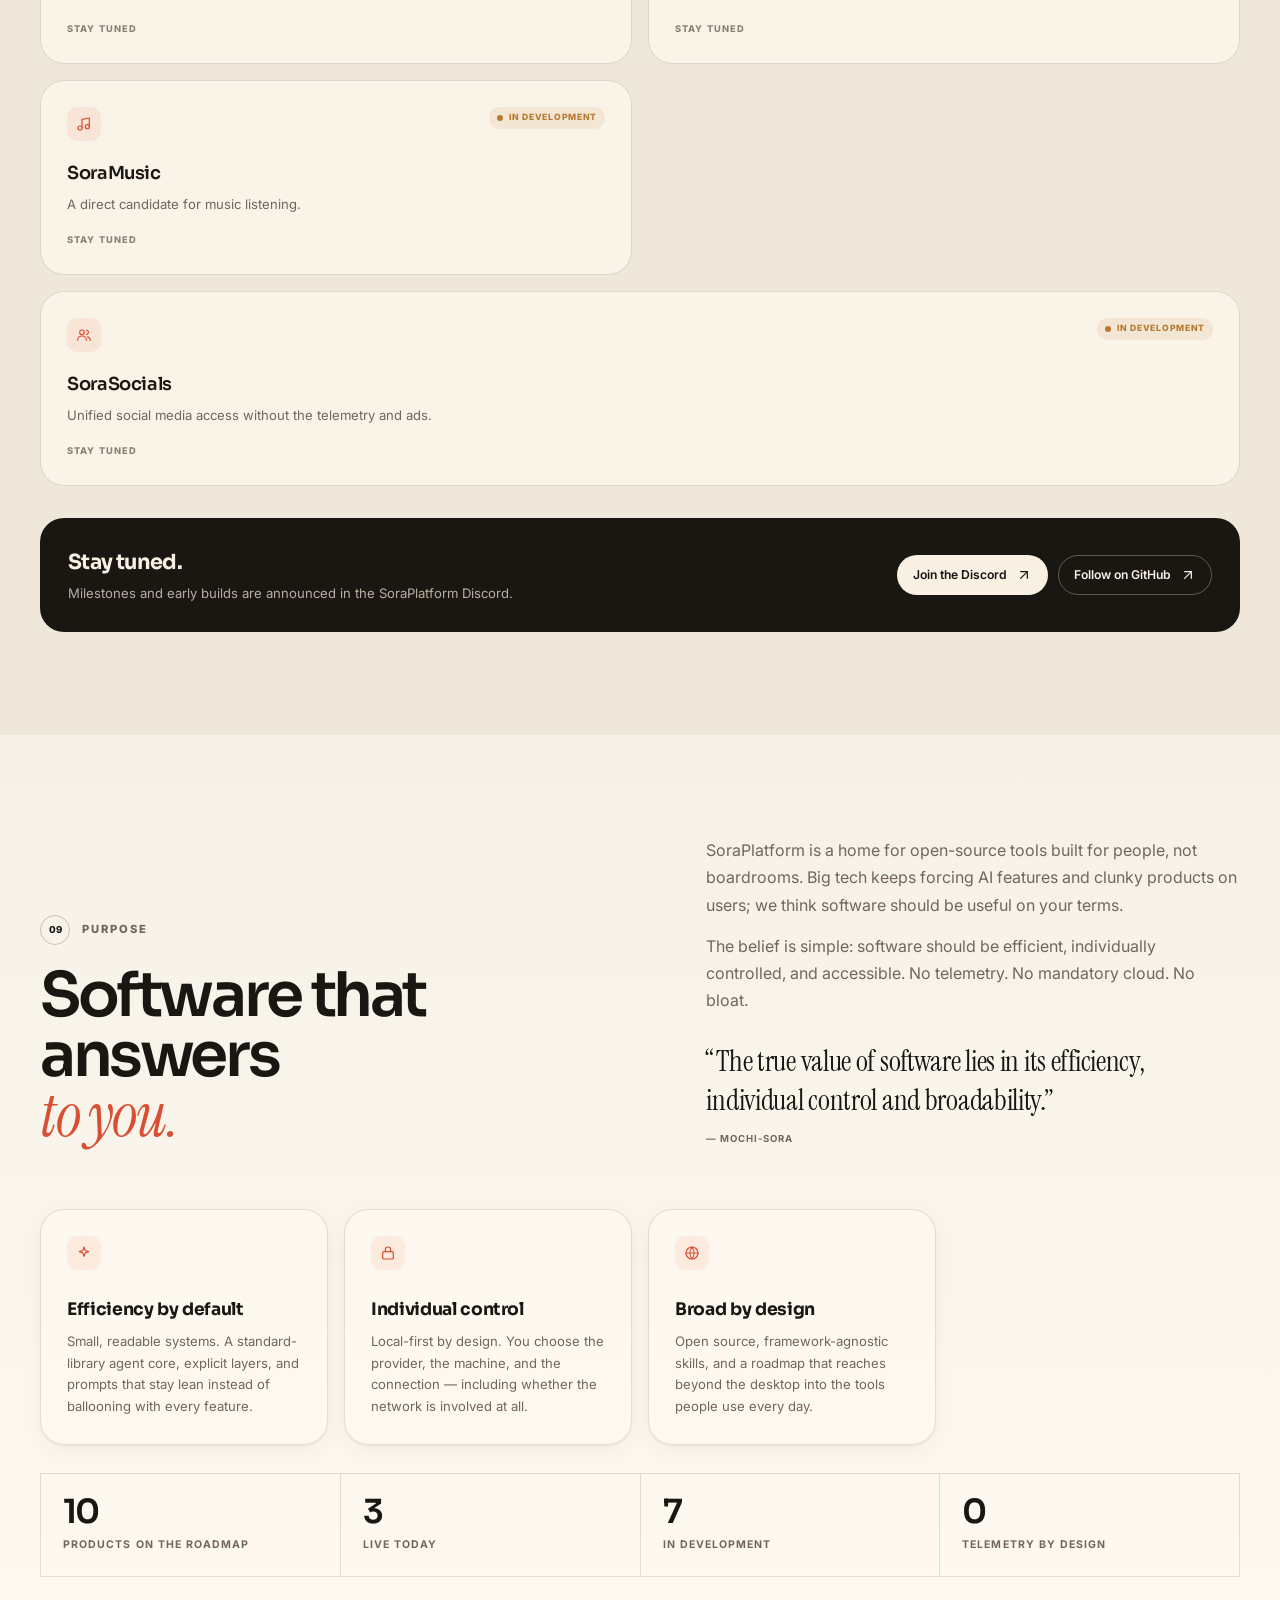
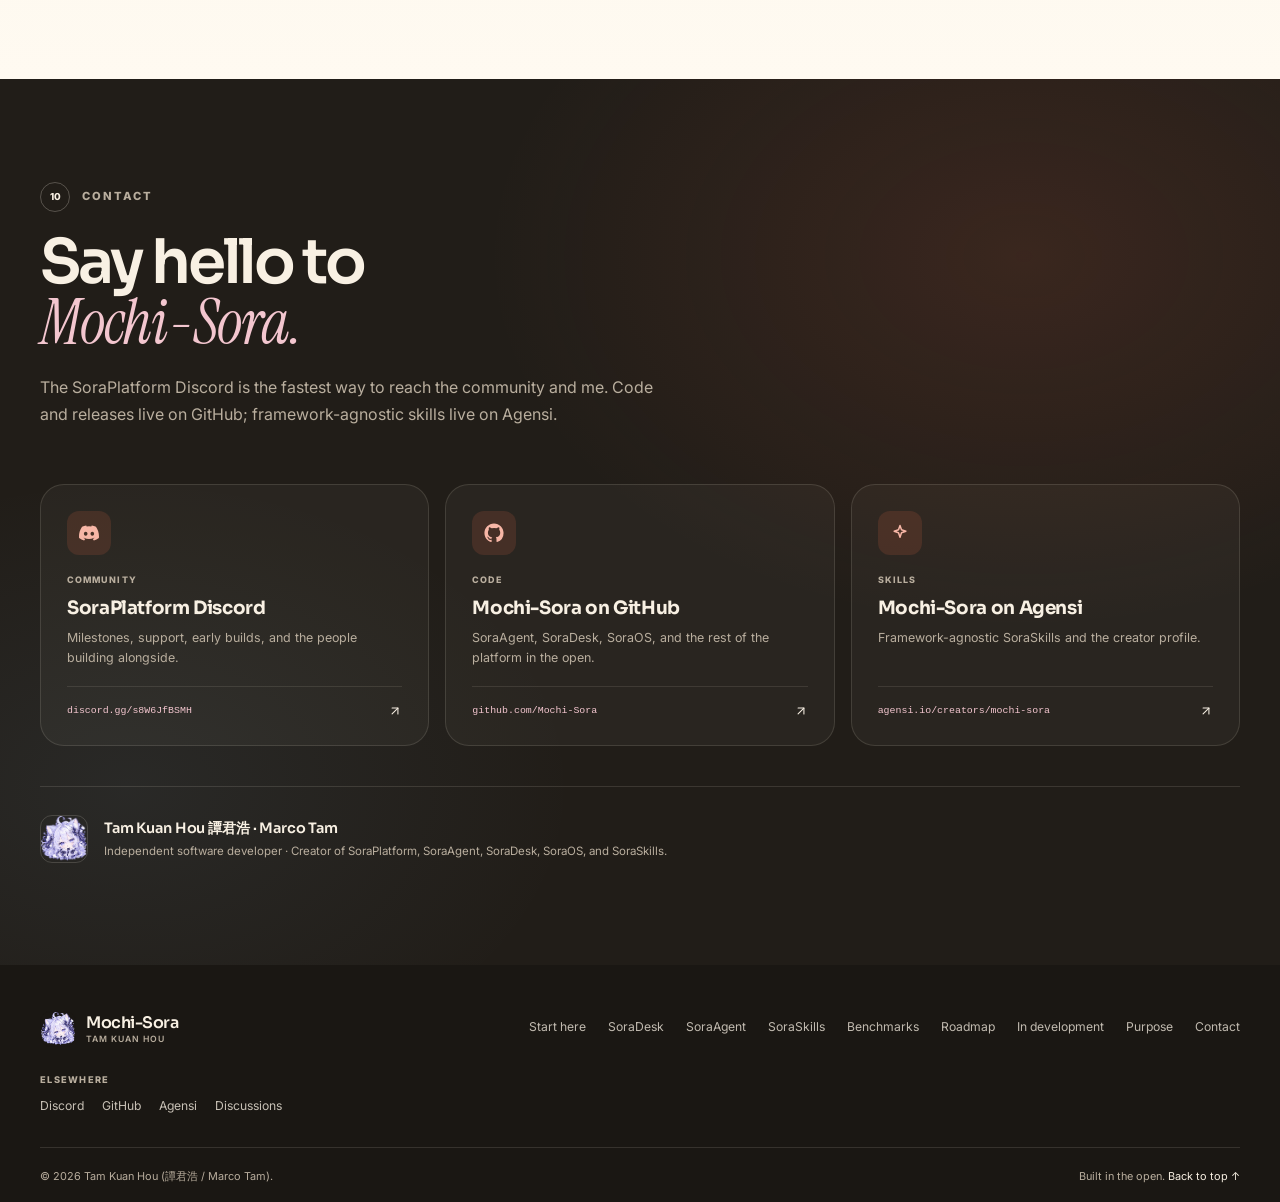
==== commit 12740a84: "Refresh SoraOS site for M2b Publish the rebuilt signed mirror with SoraAgent, the SoraDesk bridge, S" ====
--- a/index.html
+++ b/index.html
@@ -80,7 +80,7 @@
         "name": "SoraOS",
         "applicationCategory": "OperatingSystem",
         "operatingSystem": "Arch Linux",
-        "description": "An Arch-based KDE Plasma desktop built as an archiso layer on linux-lts. M2a adds a signed local package repository; the live image is QEMU-validated.",
+        "description": "An Arch-based KDE Plasma desktop built as an archiso layer on linux-lts. M2b adds SoraAgent, SoraDesk, the desktop bridge, and a hosted signed package repository.",
         "url": "https://github.com/Mochi-Sora/SoraOS",
         "license": "https://www.gnu.org/licenses/agpl-3.0.html",
         "author": { "@id": "#person" }
@@ -300,7 +300,7 @@
           <article class="principle-card">
             <span class="feature-icon"><svg class="icon" aria-hidden="true"><use href="#i-cpu"></use></svg></span>
             <h3>Boot the OS</h3>
-            <p>SoraOS is the Arch-based KDE Plasma live image: <code>linux-lts</code>, BIOS and UEFI, and the SoraPlatform palette. M2a adds a signed local package repository; the live image is QEMU-validated.</p>
+            <p>SoraOS is the Arch-based KDE Plasma live image: <code>linux-lts</code>, BIOS and UEFI, and the SoraPlatform palette. M2b adds SoraAgent, SoraDesk, the bridge, and a hosted signed repository; the live image is QEMU-validated.</p>
             <a class="text-link" href="#soraos">Meet SoraOS <svg class="icon" aria-hidden="true"><use href="#i-arrow-down"></use></svg></a>
           </article>
           <article class="principle-card">
@@ -518,10 +518,11 @@
             <p class="section-label light reveal"><span>04</span> SoraOS</p>
             <h2 class="section-title light reveal" id="os-title"><span class="title-line">Arch underneath.</span> <em>Sora on top.</em></h2>
             <p class="section-lede light reveal">SoraOS is the SoraPlatform desktop: an Arch-based KDE Plasma live image built with archiso on the official repositories and the <code>linux-lts</code> kernel. It is not a fork, and <code>pacman -Syu</code> remains the update path.</p>
-            <p class="desk-status-line reveal"><span class="status-dot built" role="img" aria-label="Built"></span> Built · M2a signed package layer · UEFI + BIOS validated in QEMU</p>
+            <p class="desk-status-line reveal"><span class="status-dot built" role="img" aria-label="Built"></span> Built · M2b product stack + dev mirror · UEFI + BIOS validated in QEMU</p>
             <div class="desk-actions reveal">
               <a class="btn btn-light btn-small" href="https://github.com/Mochi-Sora/SoraOS" target="_blank" rel="noopener noreferrer">View repository <svg class="icon" aria-hidden="true"><use href="#i-arrow-up-right"></use></svg></a>
               <a class="text-link light" href="documents/SoraOS-README.md">Read the README <svg class="icon" aria-hidden="true"><use href="#i-arrow-up-right"></use></svg></a>
+              <a class="text-link light" href="repo/README.md">Package mirror <svg class="icon" aria-hidden="true"><use href="#i-arrow-up-right"></use></svg></a>
               <a class="text-link light" href="documents/SoraOS-LICENSE.txt">AGPL-3.0 license <svg class="icon" aria-hidden="true"><use href="#i-arrow-up-right"></use></svg></a>
             </div>
           </div>
@@ -551,7 +552,7 @@
           </article>
           <article class="feature">
             <span class="feature-icon"><svg class="icon" aria-hidden="true"><use href="#i-map"></use></svg></span>
-            <div><h3>Installer next</h3><p>M2b adds a hosted signed repository and the SoraAgent/SoraDesk packages; M3 brings the Calamares installer.</p></div>
+            <div><h3>Installer next</h3><p>M2b ships SoraAgent, the bridge, SoraDesk, and a hosted development mirror; M3 brings the Calamares installer.</p></div>
           </article>
           <article class="feature">
             <span class="feature-icon"><svg class="icon" aria-hidden="true"><use href="#i-message"></use></svg></span>
@@ -566,7 +567,7 @@
           </div>
           <div class="flagship-fact">
             <h3>Status</h3>
-            <p>The M2a live image, including its signed package repository, is QEMU-validated on UEFI, BIOS, and the speech entry. The ISO is still unsigned; real-hardware validation is next.</p>
+            <p>The M2b live image, including SoraAgent, SoraDesk, the local bridge, and the signed development package repository, is QEMU-validated on UEFI, BIOS, and the speech entry. The ISO is still unsigned; real-hardware validation is next.</p>
           </div>
           <div class="flagship-fact">
             <h3>Try it</h3>
@@ -881,7 +882,7 @@
               <span class="product-icon"><svg class="icon" aria-hidden="true"><use href="#i-cpu"></use></svg></span>
               <div class="product-body">
                 <div class="product-head"><span class="product-num">05</span><h3>SoraOS</h3><span class="status-dot built" role="img" aria-label="Built" title="Built"></span></div>
-                <p>The Arch-based KDE Plasma desktop layer — an M2a signed package repository and QEMU-validated live image.</p>
+                <p>The Arch-based KDE Plasma desktop layer — M2b ships SoraAgent, SoraDesk, the bridge, and a hosted development mirror.</p>
               </div>
               <a class="product-link" href="#soraos" aria-label="SoraOS details"><svg class="icon" aria-hidden="true"><use href="#i-arrow-down"></use></svg></a>
             </li>
